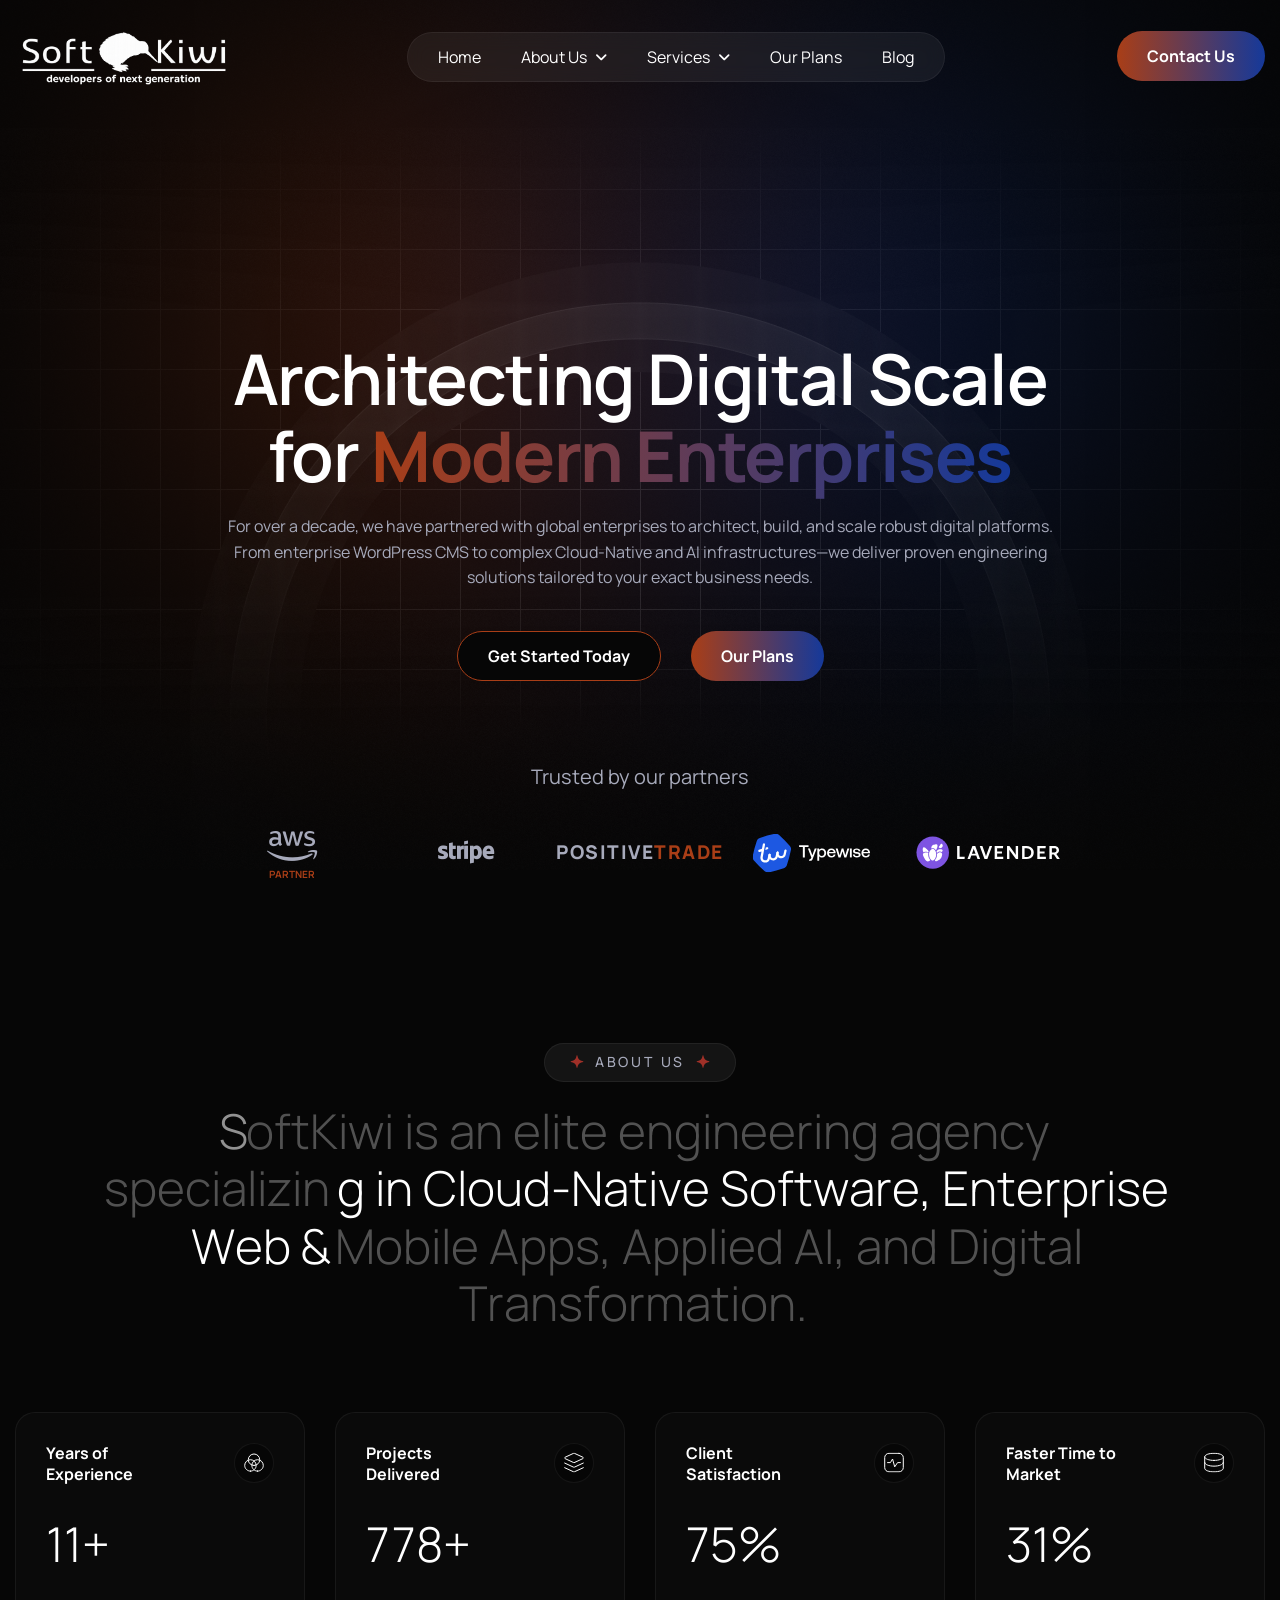
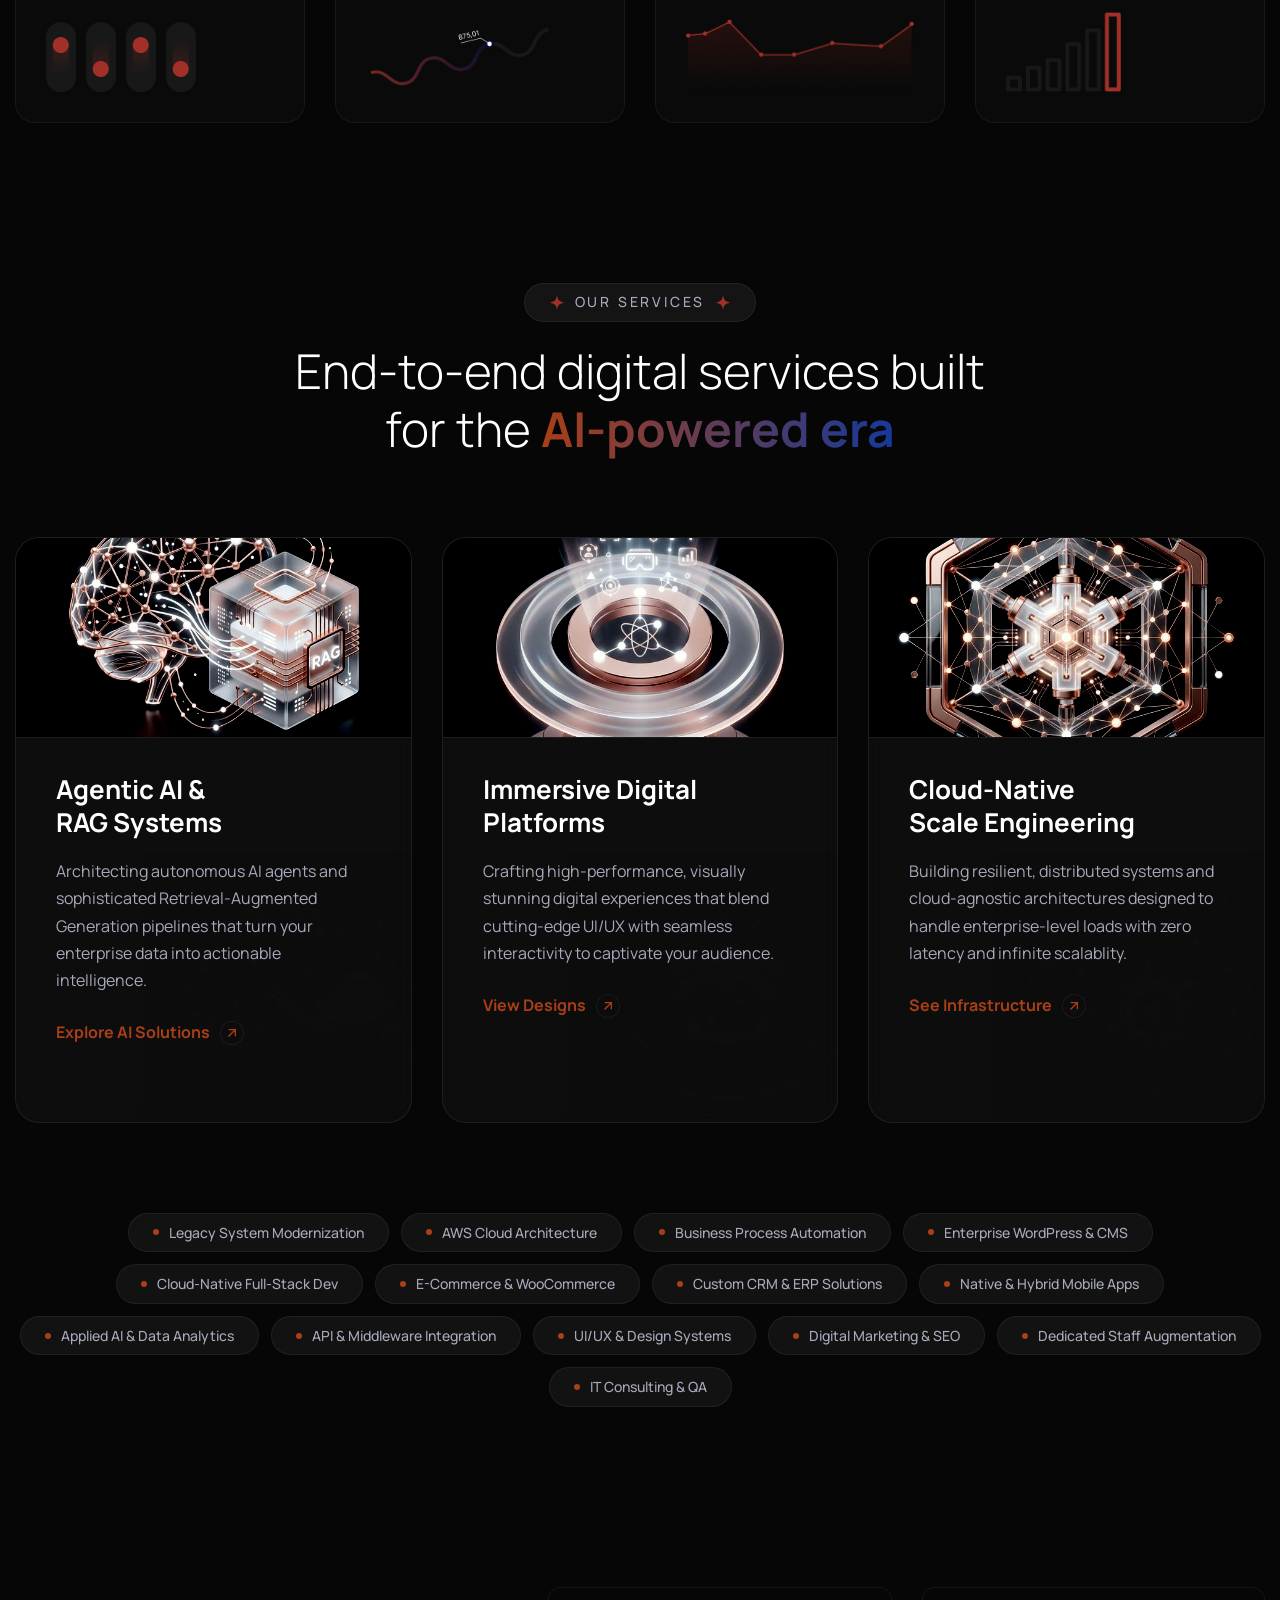
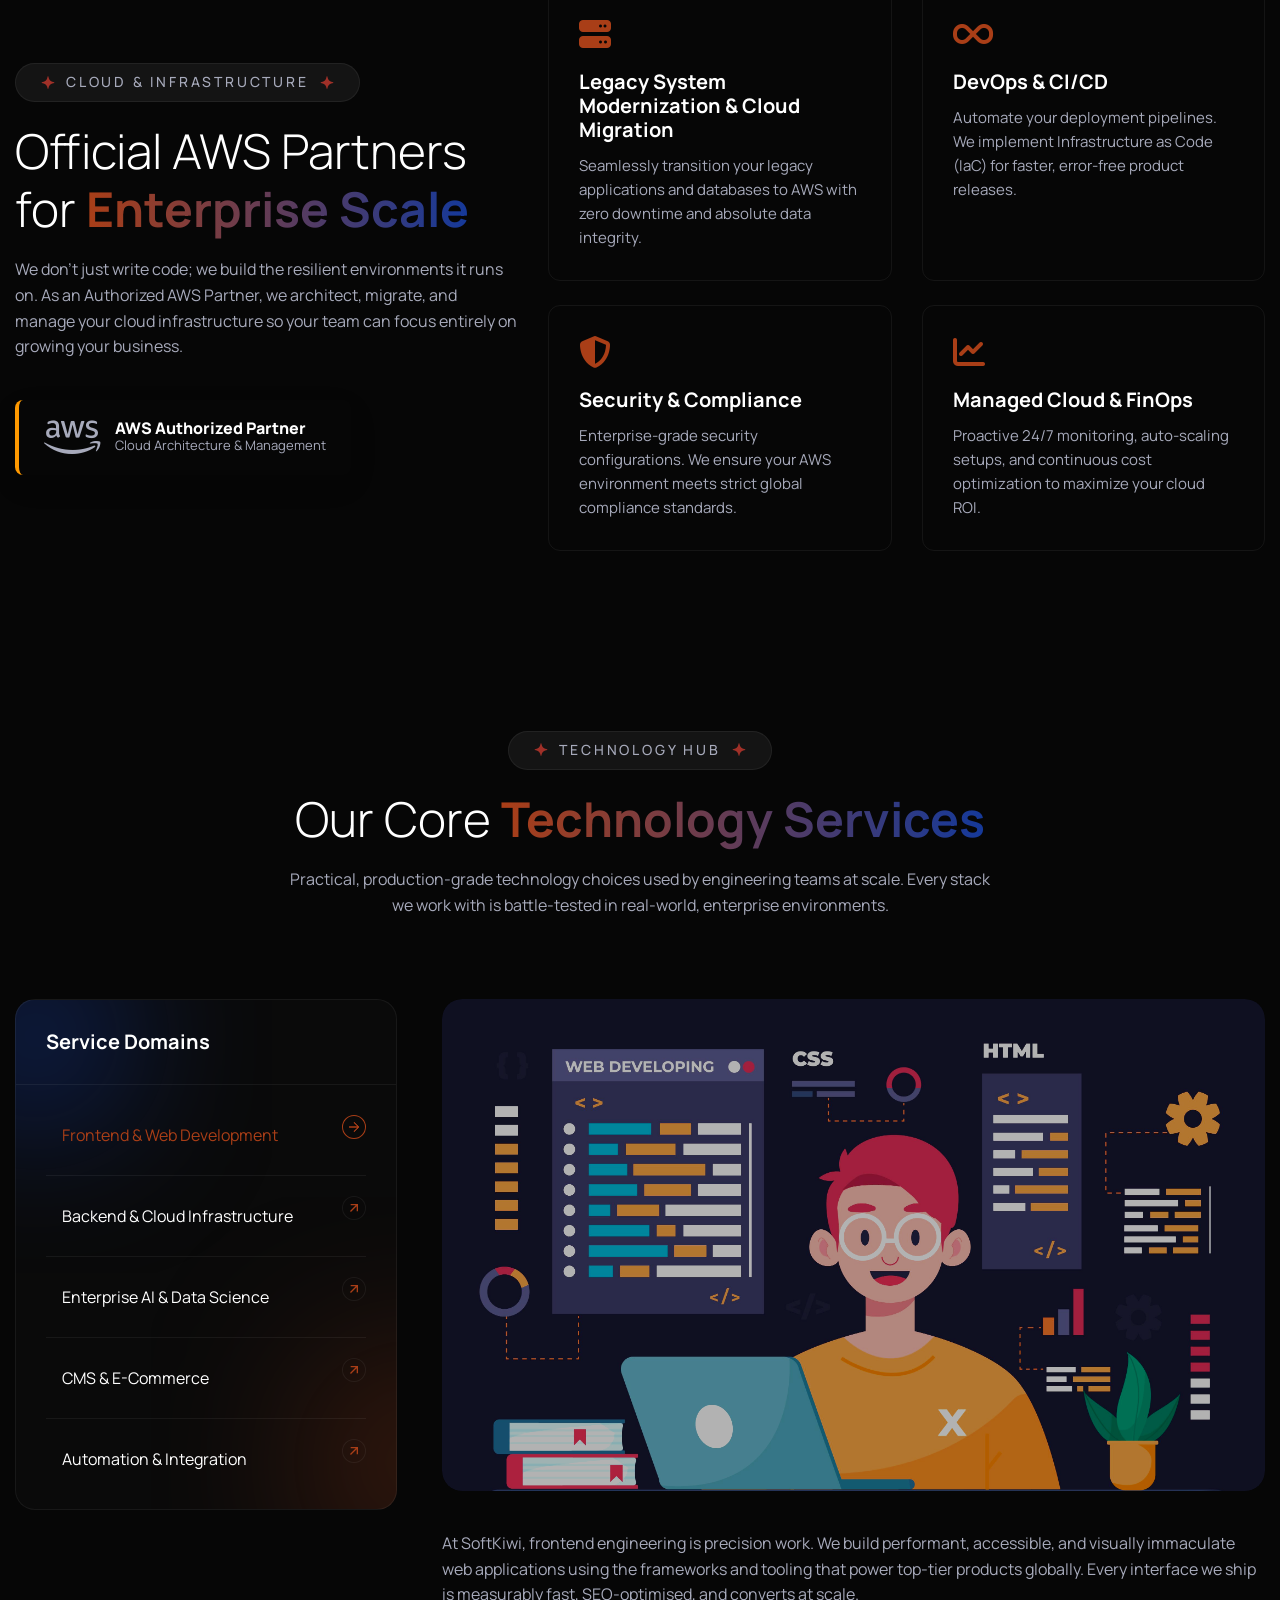
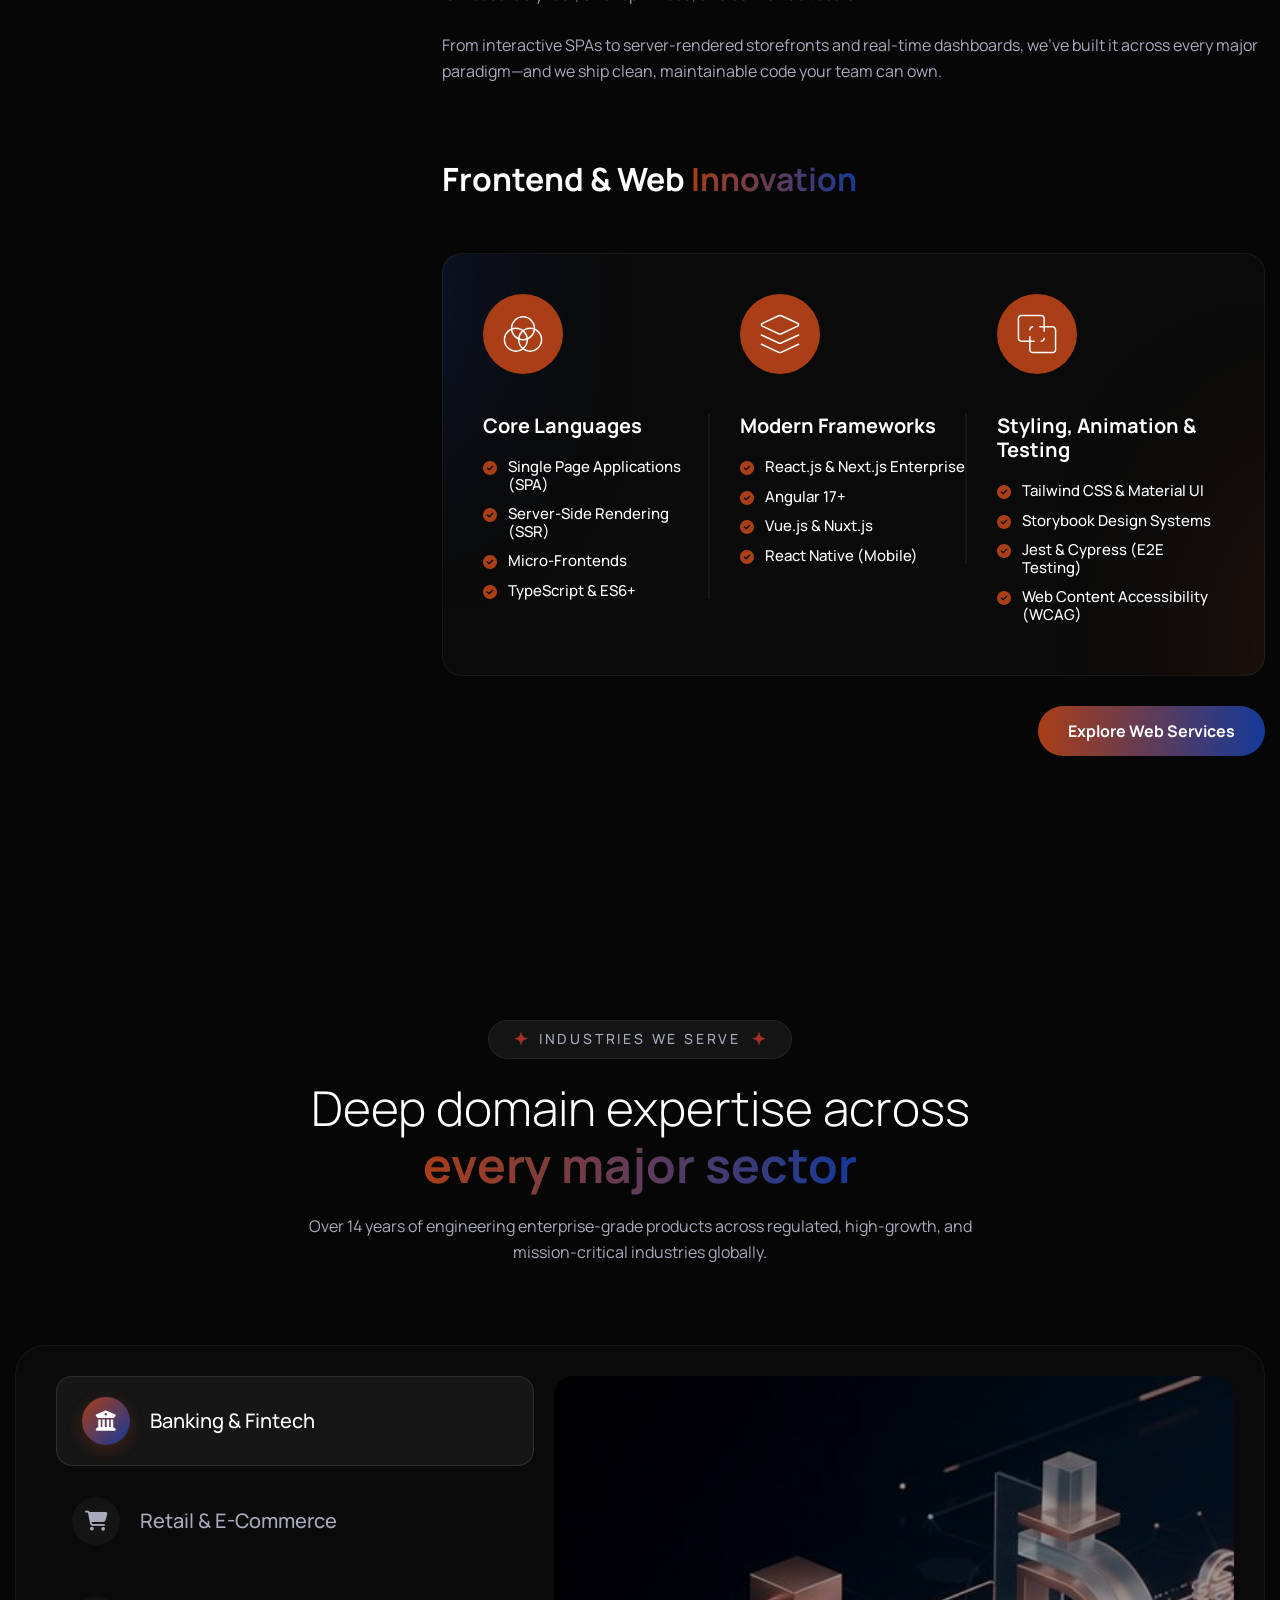
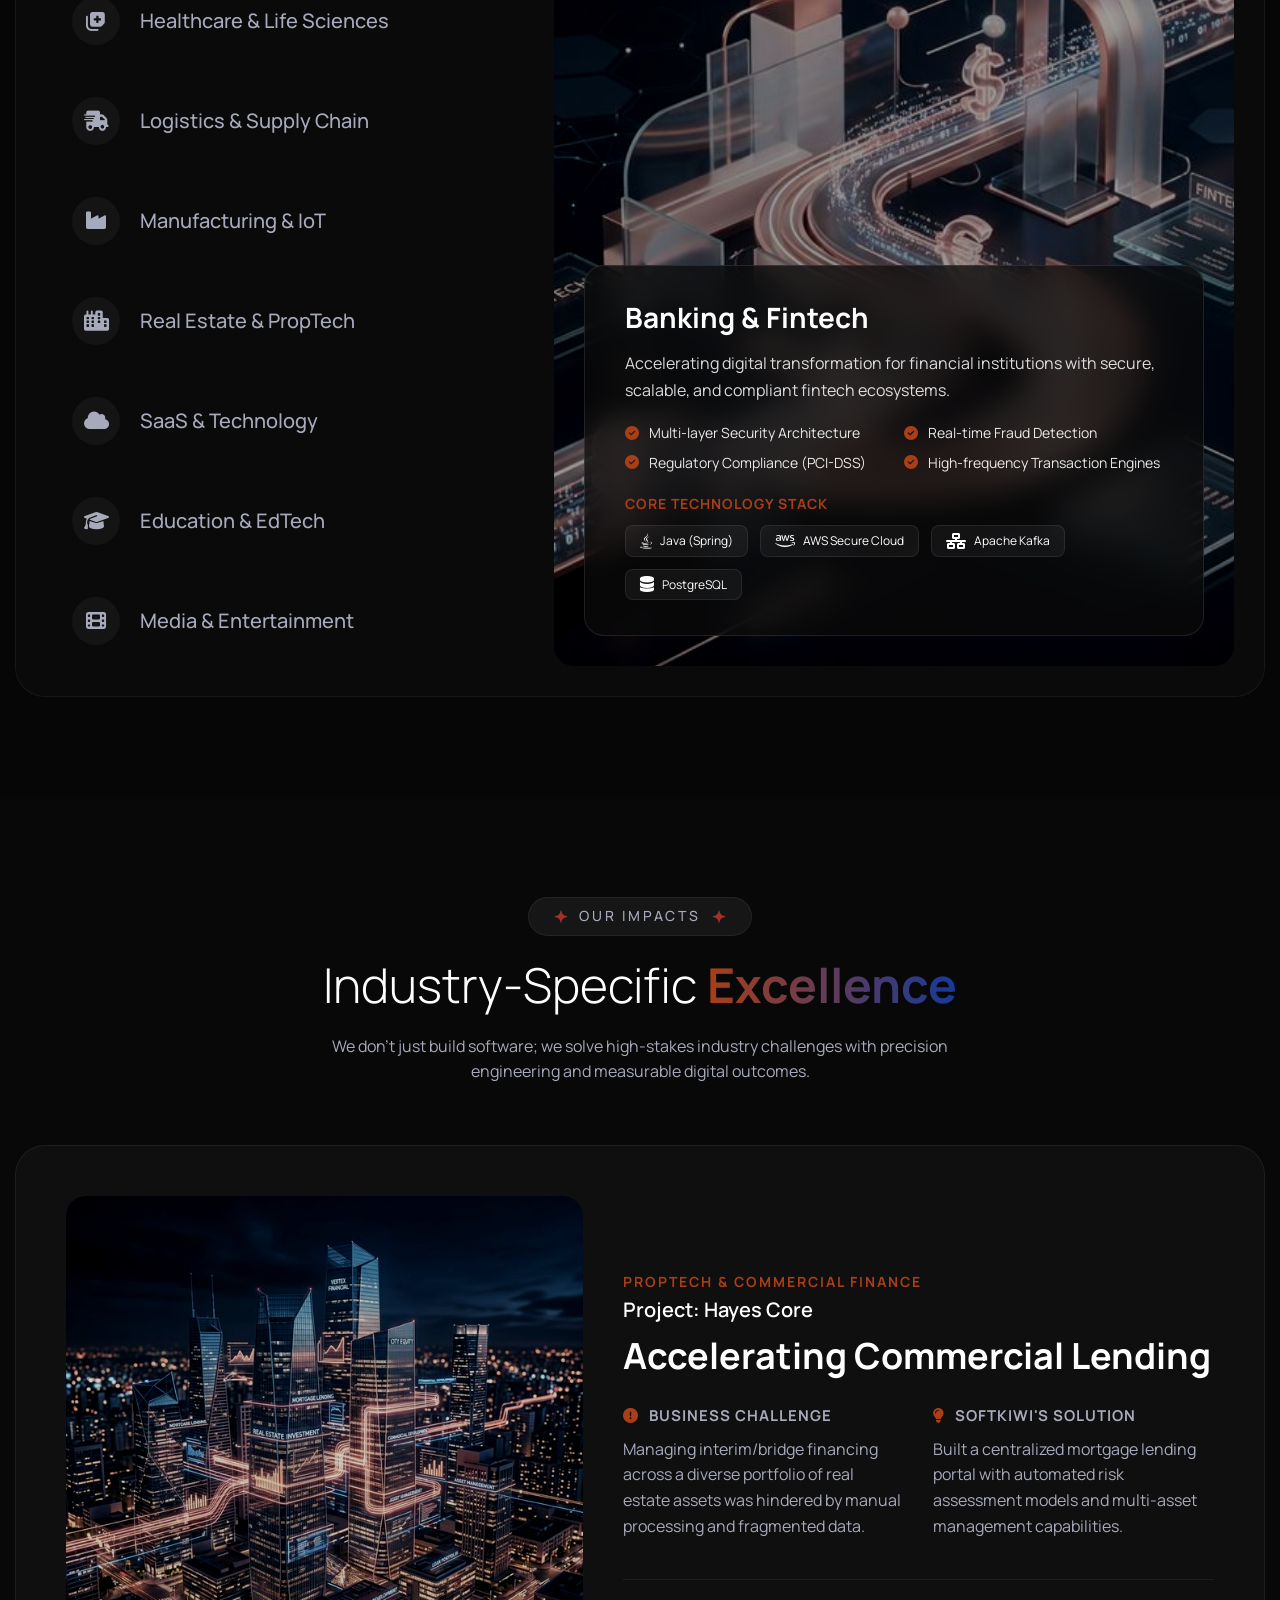
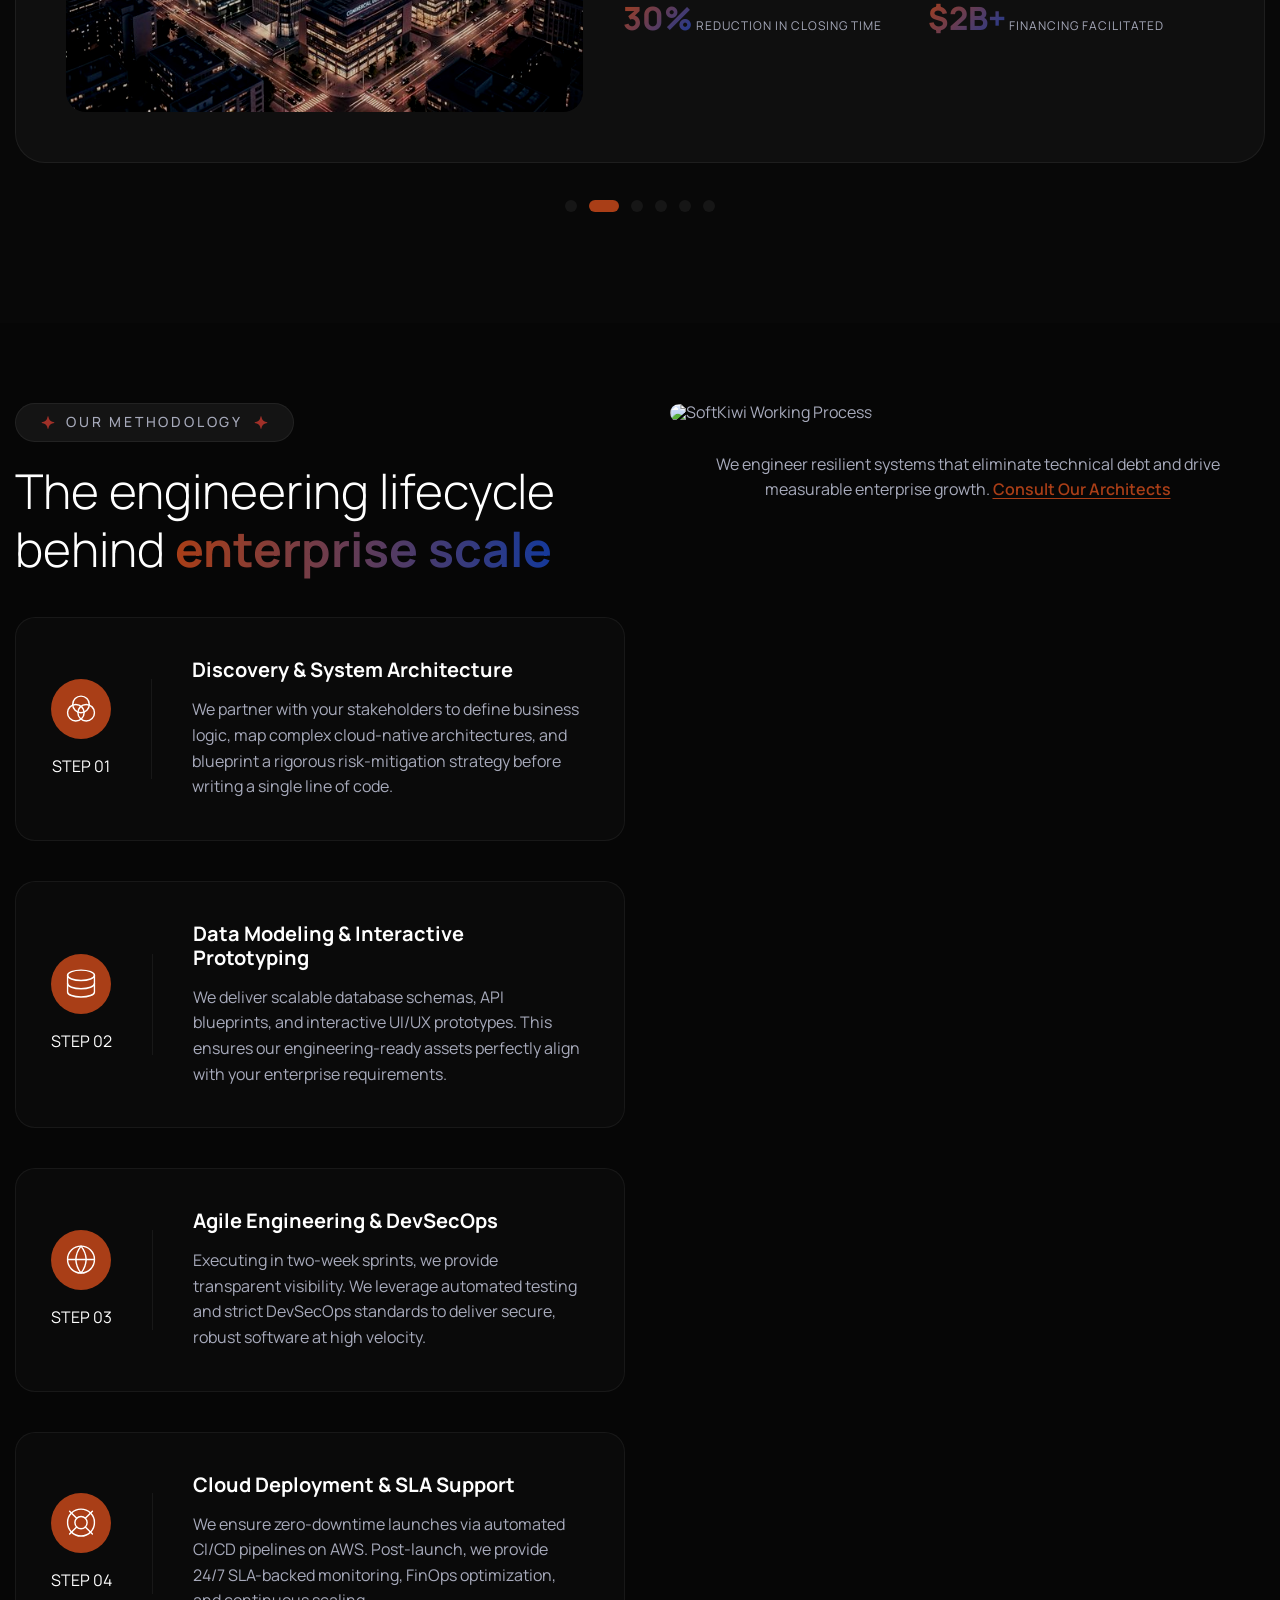
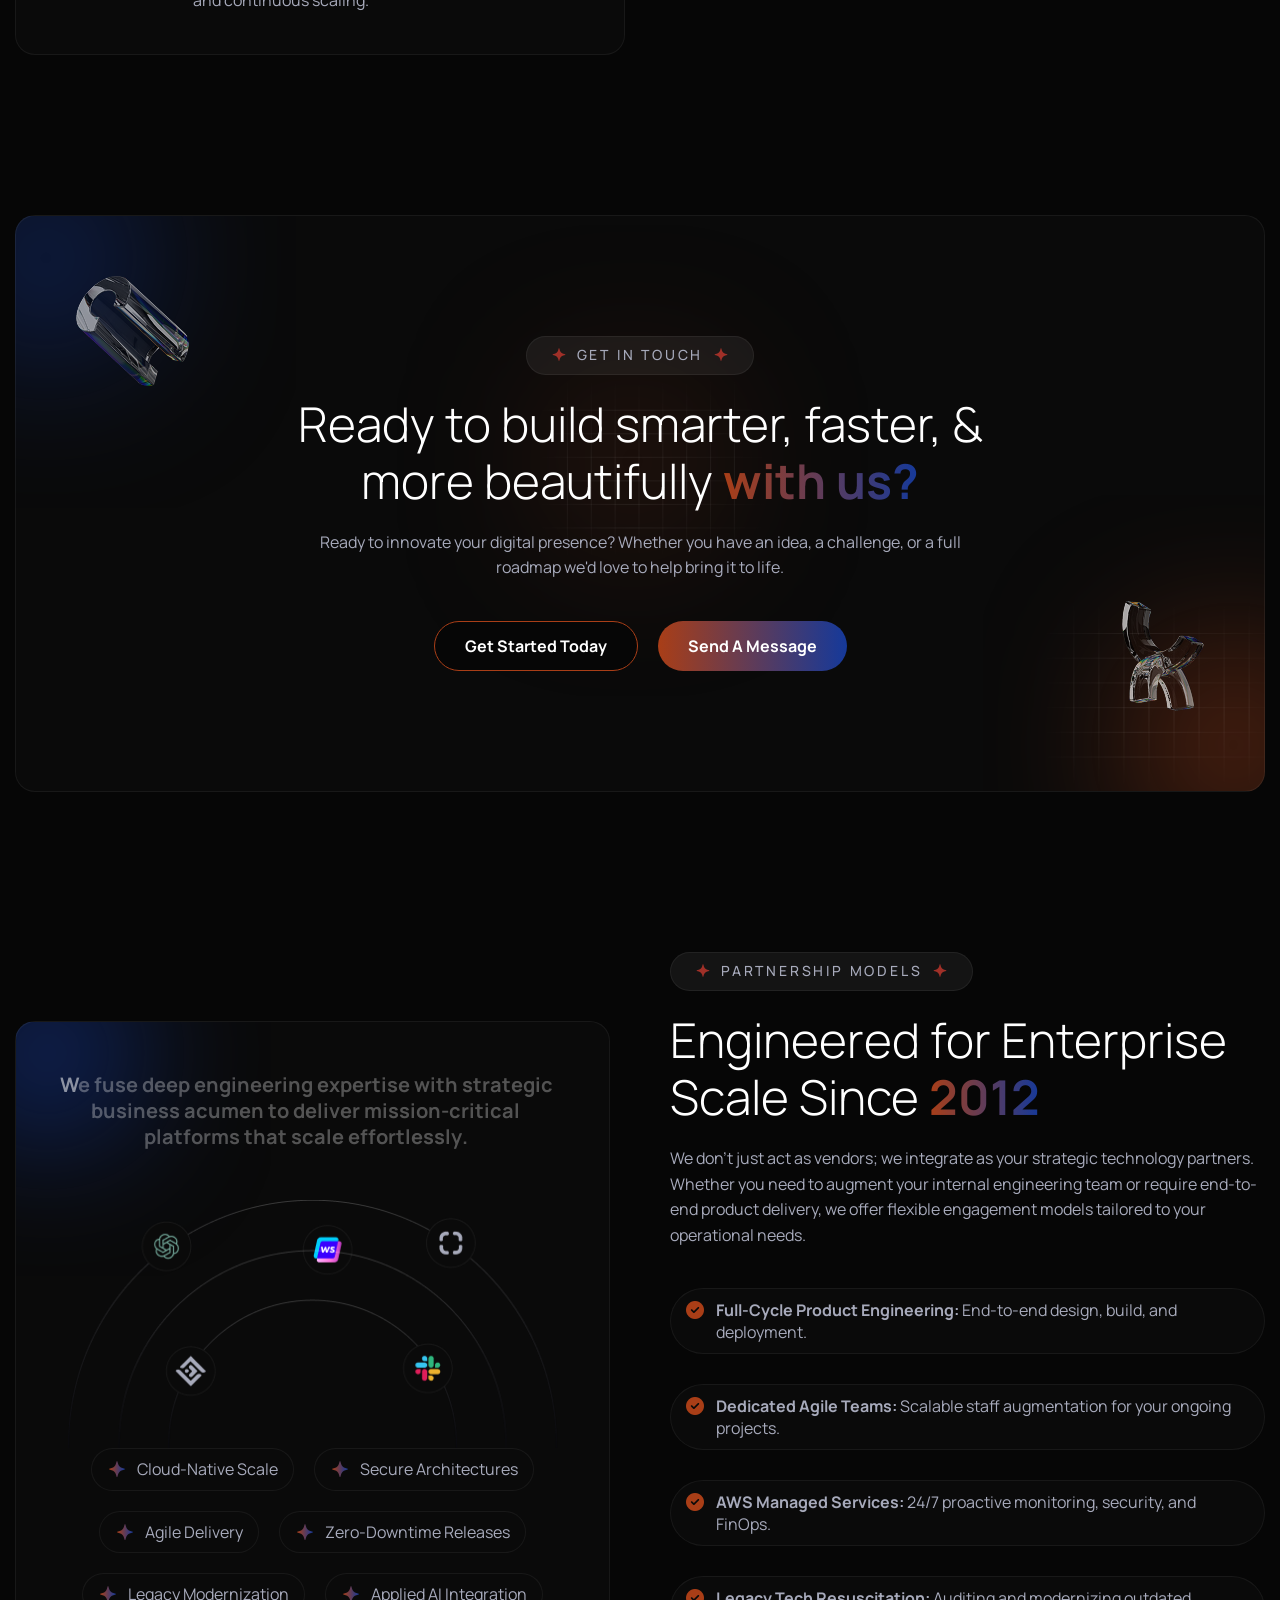
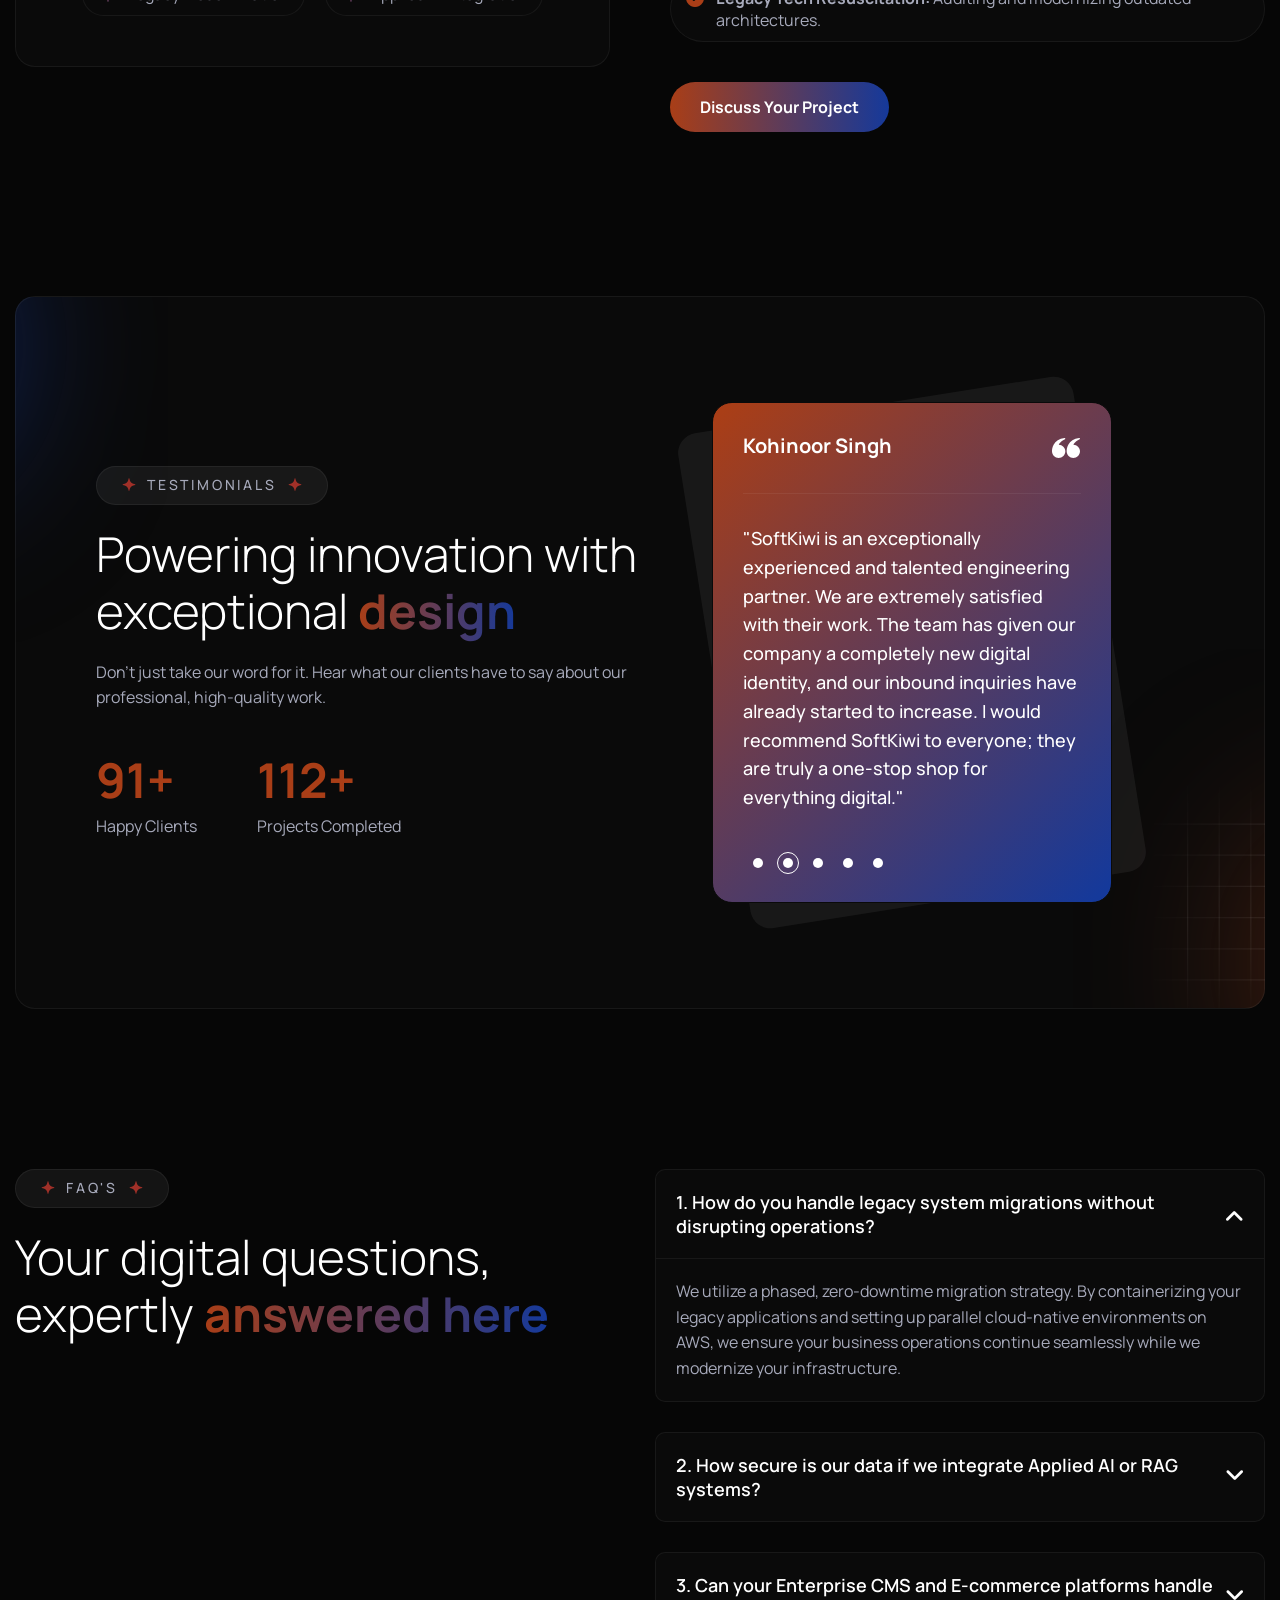
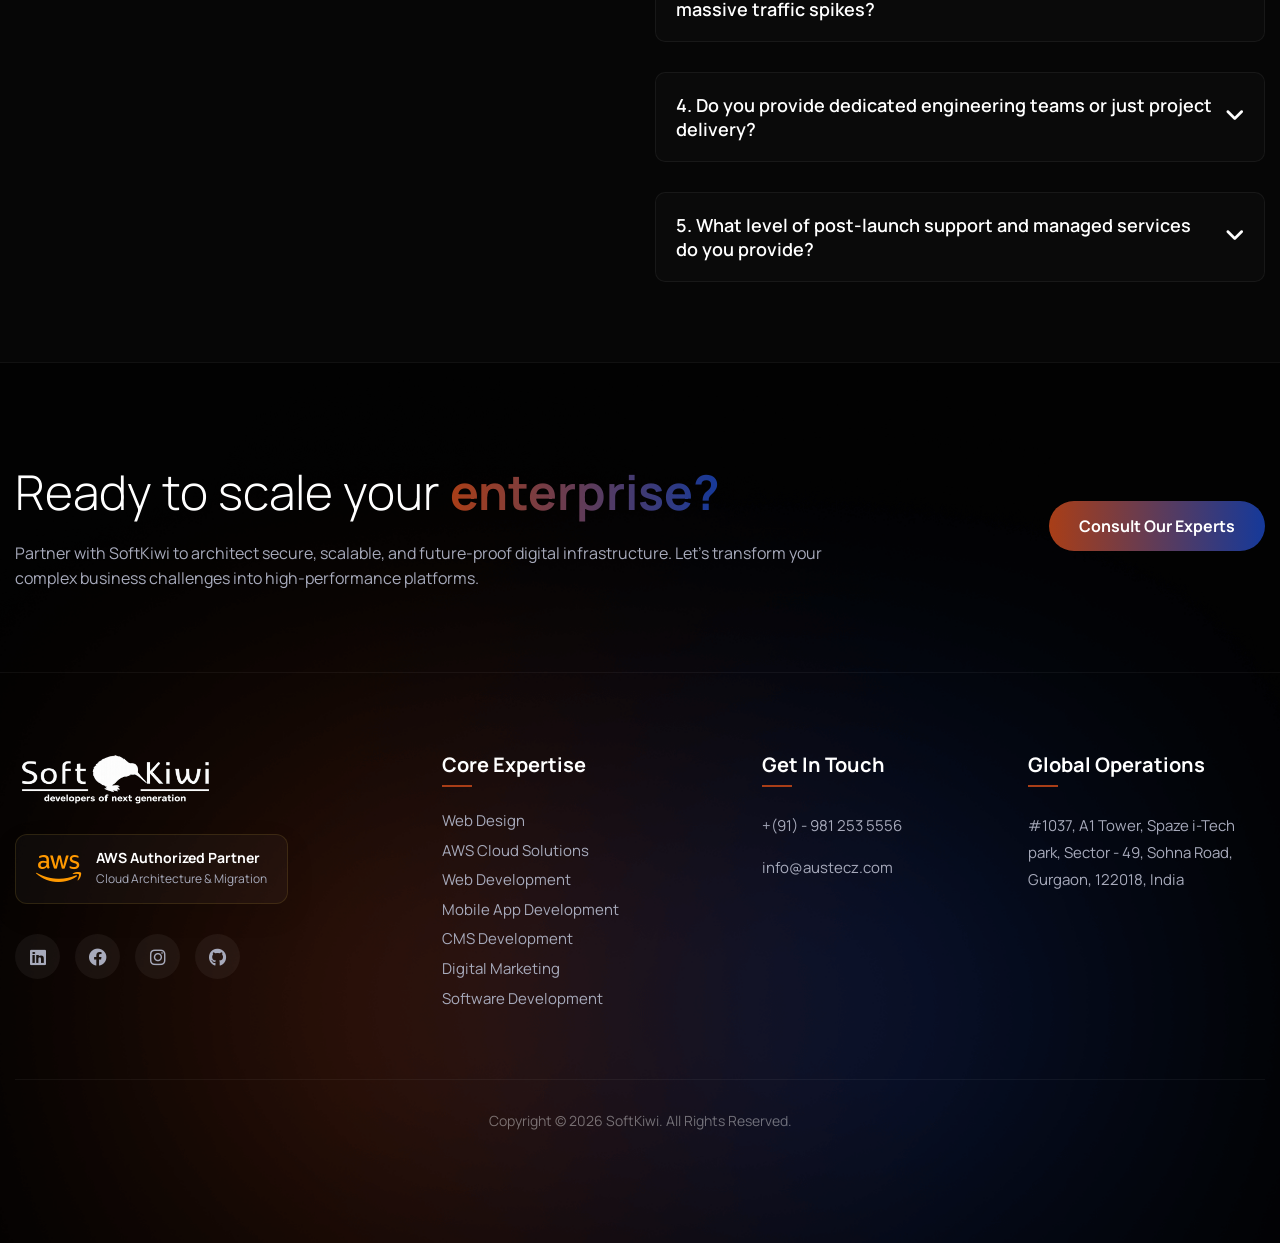
==== index.html @ 6423c256 "updating the file and it's requirments" ====
<!DOCTYPE html>
<html lang="zxx">


<!-- Mirrored from austecz.com/ by HTTrack Website Copier/3.x [XR&CO'2014], Mon, 22 Jun 2026 16:45:54 GMT -->
<head>
    <!-- Meta -->
    <meta charset="utf-8">
    <meta http-equiv="X-UA-Compatible" content="IE=edge">
    <meta name="viewport" content="width=device-width, initial-scale=1.0, maximum-scale=1">
    <meta name="description" content="">
    <meta name="keywords" content="">
    <meta name="author" content="Awaiken">
    <!-- Page Title -->
    <title>SoftKiwi - developers for next generation</title>
    <!-- Favicon Icon -->
    <link rel="shortcut icon" type="image/x-icon" href="images/favicon.html">
    <!-- Google Fonts Css-->
    <link rel="preconnect" href="https://fonts.googleapis.com/">
    <link rel="preconnect" href="https://fonts.gstatic.com/" crossorigin>
    <link href="https://fonts.googleapis.com/css2?family=Manrope:wght@200..800&amp;display=swap" rel="stylesheet">
    <!-- Bootstrap Css -->
    <link href="css/bootstrap.min.css" rel="stylesheet" media="screen">
    <!-- SlickNav Css -->
    <link href="css/slicknav.min.css" rel="stylesheet">
    <!-- Swiper Css -->
    <link rel="stylesheet" href="css/swiper-bundle.min.css">
    <!-- Font Awesome Icon Css-->
    <link href="css/all.min.css" rel="stylesheet" media="screen">
    <!-- Animated Css -->
    <link href="css/animate.css" rel="stylesheet">
    <!-- Magnific Popup Core Css File -->
    <link rel="stylesheet" href="css/magnific-popup.css">
    <!-- Mouse Cursor Css File -->
    <link rel="stylesheet" href="css/mousecursor.css">
    <!-- Main Custom Css -->
    <link href="css/custom.css" rel="stylesheet" media="screen">
</head>

<body>


    <!-- Header Start -->
    <header class="main-header">
        <div class="header-sticky">
            <nav class="navbar navbar-expand-lg">
                <div class="container">
                    <!-- Logo Start -->
                    <a class="navbar-brand" href="index-2.html">

                        <img src="images/SoftKiwi-logo.png" alt="Logo">
                    </a>
                    <!-- Logo End -->

                    <!-- Main Menu Start -->
                    <div class="collapse navbar-collapse main-menu">
                        <div class="nav-menu-wrapper">
                            <ul class="navbar-nav mr-auto" id="menu">
                                <li class="nav-item"><a class="nav-link" href="index-2.html">Home</a>
                                </li>
                                <li class="nav-item submenu"><a class="nav-link">About Us</a>
                                    <ul>
                                        <li class="nav-item"><a class="nav-link" href="about.html">Company Profile</a>
                                        </li>
                                    </ul>
                                </li>
                                <li class="nav-item submenu"><a class="nav-link" href="#">Services</a>
                                    <ul>
                                        <li class="nav-item"><a class="nav-link" href="web-design.html">Web Design</a>
                                        </li>
                                        <li class="nav-item"><a class="nav-link" href="aws-cloud-solutions.html">AWS
                                                Cloud Solutions</a></li>
                                        <li class="nav-item"><a class="nav-link" href="web-development.html">Web
                                                Development</a></li>
                                        <li class="nav-item"><a class="nav-link"
                                                href="mobile-app-development.html">Mobile App Development</a></li>
                                        <li class="nav-item"><a class="nav-link" href="cms-development.html">CMS
                                                Development</a></li>
                                        <li class="nav-item"><a class="nav-link" href="digital-marketing.html">Digital
                                                Marketing</a></li>
                                        <li class="nav-item"><a class="nav-link"
                                                href="software-development.html">Software Development</a></li>
                                    </ul>
                                </li>
                                <li class="nav-item"><a class="nav-link" href="plans.html">Our Plans</a></li>
                                <!-- <li class="nav-item"><a class="nav-link" href="projects.html">Our Work</a></li> -->
                                <li class="nav-item"><a class="nav-link" href="blog.html">Blog</a></li>
                            </ul>
                        </div>

                        <!-- Header Btn Start -->
                        <div class="header-btn">
                            <a href="contact.html" class="btn-default">Contact Us</a>
                        </div>
                        <!-- Header Btn End -->
                    </div>
                    <!-- Main Menu End -->
                    <div class="navbar-toggle"></div>
                </div>
            </nav>
            <div class="responsive-menu"></div>
        </div>
    </header>
    <!-- Header End -->

    <!-- Hero Section Start -->
    <div class="hero">
        <div class="container">
            <div class="row align-items-center">
                <div class="col-lg-12">
                    <!-- Hero Content Start -->
                    <div class="hero-content">
                        <!-- Section Title Start -->
                        <div class="section-title">
                            <!-- <p class="wow fadeInUp" style="font-size:18px; color:var(--primary-color); text-transform:uppercase; font-weight:700; margin-bottom:10px; letter-spacing:1px;">Our Web Application Development Services</p> -->
                            <!-- <h1 class="wow fadeInUp" data-cursor="-opaque">Combining passion with innovation to create <span>great products</span></h1> -->
                            <h1 class="wow fadeInUp" data-cursor="-opaque">Architecting Digital Scale for <span>Modern
                                    Enterprises</span></h1>
                            <!-- <p class="wow fadeInUp" data-wow-delay="0.2s">Softkiwi Technologies specializes in Website Design & Development Services, Software Development, and Website Redesign Services.</p> -->
                            <p class="wow fadeInUp" data-wow-delay="0.2s">For over a decade, we have partnered with
                                global enterprises to architect, build, and scale robust digital platforms. From
                                enterprise WordPress CMS to complex Cloud-Native and AI infrastructures—we deliver
                                proven engineering solutions tailored to your exact business needs.</p>
                        </div>
                        <!-- Section Title End -->

                        <!-- Hero Button Start -->
                        <div class="hero-btn wow fadeInUp" data-wow-delay="0.4s">
                            <a href="contact.html" class="btn-default btn-highlighted">Get Started Today</a>
                            <a href="plans.html" class="btn-default">Our Plans</a>
                        </div>
                        <!-- Hero Button End -->

                        <!-- Hero Company Slider Start -->
                        <div class="hero-company-slider">
                            <p>Trusted by our partners</p>

                            <div class="swiper">
                                <div class="swiper-wrapper">
                                    <!-- AWS Partner Logo -->
                                    <div class="swiper-slide">
                                        <div class="company-logo partner-aws" title="AWS Authorized Partner">
                                            <i class="fa-brands fa-aws"
                                                style="font-size: 40px; color: var(--white-color);"></i>
                                            <span
                                                style="display:block; font-size:10px; color:var(--accent-color); font-weight:700; text-transform:uppercase; margin-top:2px;">Partner</span>
                                        </div>
                                    </div>
                                    <!-- Stripe Logo -->
                                    <div class="swiper-slide">
                                        <div class="company-logo" title="Stripe Partner">
                                            <i class="fa-brands fa-stripe"
                                                style="font-size: 45px; color: var(--white-color);"></i>
                                        </div>
                                    </div>
                                    <!-- Positive Trade (Global Partner) -->
                                    <div class="swiper-slide">
                                        <div class="company-logo" title="Positive Trade Partner">
                                            <div
                                                style="display: flex; flex-direction: column; align-items: center; justify-content: center; height: 100%;">
                                                <span
                                                    style="font-size: 19px; font-weight: 800; color: var(--white-color); letter-spacing: 1.5px; line-height: 1;">POSITIVE<span
                                                        style="color: var(--accent-color);">TRADE</span></span>
                                            </div>
                                        </div>
                                    </div>
                                    <!-- Writesonic Logo (Original 3) -->
                                    <div class="swiper-slide">
                                        <div class="company-logo" title="Writesonic">
                                            <img src="images/company-logo-3.svg" alt="Writesonic">
                                        </div>
                                    </div>
                                    <!-- 10Web Logo (Original 4) -->
                                    <div class="swiper-slide">
                                        <div class="company-logo" title="10Web">
                                            <img src="images/company-logo-4.svg" alt="10Web">
                                        </div>
                                    </div>
                                    <!-- Company Logo End -->
                                </div>
                            </div>
                        </div>
                        <!-- Hero Company Slider End -->
                    </div>
                    <!-- Hero Content End -->
                </div>
            </div>
        </div>
    </div>
    <!-- Hero Section End -->

    <!-- About Us Section Start -->
    <div class="about-us">
        <div class="container">
            <div class="row section-row align-items-center">
                <div class="col-lg-12">
                    <!-- Section Title Start -->
                    <div class="section-title section-title-center">
                        <h3 class="wow fadeInUp">About Us</h3>
                        <h2 class="text-effect" data-cursor="-opaque">SoftKiwi is an elite engineering agency
                            specializing in Cloud-Native Software, Enterprise Web & Mobile Apps, Applied AI, and Digital
                            Transformation.</h2>
                    </div>
                    <!-- Section Title End -->
                </div>
            </div>

            <div class="row">
                <div class="col-lg-3 col-md-6">
                    <!-- About Us Box Start -->
                    <div class="about-us-box">
                        <!-- About Us Item Start -->
                        <div class="about-us-item">
                            <div class="about-item-content">
                                <h3>Years of Experience</h3>
                                <h2><span class="counter" data-config="metrics.yearsExperience">14</span>+</h2>
                            </div>
                            <div class="icon-box">
                                <img src="images/icon-about-item-1.svg" alt="">
                            </div>
                        </div>
                        <!-- About Us Item End -->

                        <!-- About Item Image Start -->
                        <div class="about-item-image">
                            <img src="images/about-item-image-1.png" alt="">
                        </div>
                        <!-- About Item Image End -->
                    </div>
                    <!-- About Us Box End -->
                </div>

                <div class="col-lg-3 col-md-6">
                    <!-- About Us Box Start -->
                    <div class="about-us-box">
                        <!-- About Us Item Start -->
                        <div class="about-us-item">
                            <div class="about-item-content">
                                <h3>Projects Delivered</h3>
                                <h2><span class="counter" data-config="metrics.projectsDelivered">350</span>+</h2>
                            </div>
                            <div class="icon-box">
                                <img src="images/icon-about-item-2.svg" alt="">
                            </div>
                        </div>
                        <!-- About Us Item End -->

                        <!-- About Item Image Start -->
                        <div class="about-item-image">
                            <img src="images/about-item-image-2.png" alt="">
                        </div>
                        <!-- About Item Image End -->
                    </div>
                    <!-- About Us Box End -->
                </div>

                <div class="col-lg-3 col-md-6">
                    <!-- About Us Box Start -->
                    <div class="about-us-box">
                        <!-- About Us Item Start -->
                        <div class="about-us-item">
                            <div class="about-item-content">
                                <h3>Client Satisfaction</h3>
                                <h2><span class="counter" data-config="metrics.clientSatisfaction">95</span>%</h2>
                            </div>
                            <div class="icon-box">
                                <img src="images/icon-about-item-3.svg" alt="">
                            </div>
                        </div>
                        <!-- About Us Item End -->

                        <!-- About Item Image Start -->
                        <div class="about-item-image">
                            <img src="images/about-item-image-3.png" alt="">
                        </div>
                        <!-- About Item Image End -->
                    </div>
                    <!-- About Us Box End -->
                </div>

                <div class="col-lg-3 col-md-6">
                    <!-- About Us Box Start -->
                    <div class="about-us-box">
                        <!-- About Us Item Start -->
                        <div class="about-us-item">
                            <div class="about-item-content">
                                <h3>Faster Time to Market</h3>
                                <h2><span class="counter">40</span>%</h2>
                            </div>
                            <div class="icon-box">
                                <img src="images/icon-about-item-4.svg" alt="">
                            </div>
                        </div>
                        <!-- About Us Item End -->

                        <!-- About Item Image Start -->
                        <div class="about-item-image">
                            <img src="images/about-item-image-4.png" alt="">
                        </div>
                        <!-- About Item Image End -->
                    </div>
                    <!-- About Us Box End -->
                </div>
            </div>
        </div>
    </div>
    <!-- About Us Section End -->

    <!-- Our Services Section Start -->
    <div class="our-services">
        <div class="container">
            <div class="row section-row">
                <div class="col-lg-12">
                    <!-- Section Title Start -->
                    <div class="section-title section-title-center">
                        <h3 class="wow fadeInUp">Our Services</h3>
                        <h2 class="wow fadeInUp" data-wow-delay="0.2s" data-cursor="-opaque">End-to-end digital services
                            built for the <span>AI-powered era</span></h2>
                    </div>
                    <!-- Section Title End -->
                </div>
            </div>

            <div class="row">
                <!-- Featured Service 1: AI & RAG -->
                <div class="col-lg-4 col-md-12">
                    <div class="featured-service-card card-ai wow fadeInUp">
                        <div class="featured-service-icon">
                            <img src="images/ai-rag-icon.png" alt="Agentic AI & RAG Systems">
                        </div>
                        <div class="featured-service-content">
                            <h3>Agentic AI & <br>RAG Systems</h3>
                            <p>Architecting autonomous AI agents and sophisticated Retrieval-Augmented Generation
                                pipelines that turn your enterprise data into actionable intelligence.</p>
                            <a href="service-single.html" class="readmore-btn">Explore AI Solutions</a>
                        </div>
                    </div>
                </div>

                <!-- Featured Service 2: Immersive UI/UX -->
                <div class="col-lg-4 col-md-12">
                    <div class="featured-service-card card-ui wow fadeInUp" data-wow-delay="0.2s">
                        <div class="featured-service-icon">
                            <img src="images/immersive-ui-icon.png" alt="Immersive Digital Platforms">
                        </div>
                        <div class="featured-service-content">
                            <h3>Immersive Digital <br>Platforms</h3>
                            <p>Crafting high-performance, visually stunning digital experiences that blend cutting-edge
                                UI/UX with seamless interactivity to captivate your audience.</p>
                            <a href="web-design.html" class="readmore-btn">View Designs</a>
                        </div>
                    </div>
                </div>

                <!-- Featured Service 3: Cloud Engineering -->
                <div class="col-lg-4 col-md-12">
                    <div class="featured-service-card card-cloud wow fadeInUp" data-wow-delay="0.4s">
                        <div class="featured-service-icon">
                            <img src="images/cloud-scale-icon.png" alt="Cloud-Native Scale Engineering">
                        </div>
                        <div class="featured-service-content">
                            <h3>Cloud-Native <br>Scale Engineering</h3>
                            <p>Building resilient, distributed systems and cloud-agnostic architectures designed to
                                handle enterprise-level loads with zero latency and infinite scalablity.</p>
                            <a href="web-development.html" class="readmore-btn">See Infrastructure</a>
                        </div>
                    </div>
                </div>

                <div class="col-lg-12">
                    <!-- Service Pill Cloud -->
                    <div class="service-pill-cloud">
                        <div class="service-pill wow fadeInUp" data-wow-delay="0.1s">Legacy System Modernization</div>
                        <div class="service-pill wow fadeInUp" data-wow-delay="0.2s">AWS Cloud Architecture</div>
                        <div class="service-pill wow fadeInUp" data-wow-delay="0.3s">Business Process Automation</div>
                        <div class="service-pill wow fadeInUp" data-wow-delay="0.4s">Enterprise WordPress & CMS</div>

                        <div class="service-pill wow fadeInUp" data-wow-delay="0.5s">Cloud-Native Full-Stack Dev</div>
                        <div class="service-pill wow fadeInUp" data-wow-delay="0.6s">E-Commerce & WooCommerce</div>
                        <div class="service-pill wow fadeInUp" data-wow-delay="0.7s">Custom CRM & ERP Solutions</div>
                        <div class="service-pill wow fadeInUp" data-wow-delay="0.8s">Native & Hybrid Mobile Apps</div>

                        <div class="service-pill wow fadeInUp" data-wow-delay="0.9s">Applied AI & Data Analytics</div>
                        <div class="service-pill wow fadeInUp" data-wow-delay="1.0s">API & Middleware Integration</div>

                        <div class="service-pill wow fadeInUp" data-wow-delay="1.1s">UI/UX & Design Systems</div>
                        <div class="service-pill wow fadeInUp" data-wow-delay="1.2s">Digital Marketing & SEO</div>
                        <div class="service-pill wow fadeInUp" data-wow-delay="1.3s">Dedicated Staff Augmentation</div>
                        <div class="service-pill wow fadeInUp" data-wow-delay="1.4s">IT Consulting & QA</div>
                    </div>
                    <!-- Service Pill Cloud End -->
                </div>
            </div>
        </div>
    </div>
    <!-- Our Services Section End -->

    <!-- Cloud Engineering Section Start -->
    <div class="cloud-engineering">
        <div class="container">
            <div class="row align-items-center">
                <div class="col-lg-5">
                    <div class="cloud-content pr-lg-4 mb-5 mb-lg-0">
                        <div class="section-title">
                            <h3 class="wow fadeInUp">Cloud & Infrastructure</h3>
                            <h2 class="wow fadeInUp" data-wow-delay="0.2s" data-cursor="-opaque">Official AWS Partners
                                for <span>Enterprise Scale</span></h2>
                            <p class="wow fadeInUp" data-wow-delay="0.4s">We don't just write code; we build the
                                resilient environments it runs on. As an Authorized AWS Partner, we architect, migrate,
                                and manage your cloud infrastructure so your team can focus entirely on growing your
                                business.</p>
                        </div>

                        <div class="aws-partner-badge wow fadeInUp" data-wow-delay="0.6s">
                            <i class="fa-brands fa-aws"></i>
                            <div>
                                <span>AWS Authorized Partner</span>
                                <span>Cloud Architecture & Management</span>
                            </div>
                        </div>
                    </div>
                </div>

                <div class="col-lg-7">
                    <div class="row">
                        <div class="col-md-6 mb-4">
                            <div class="cloud-feature-card wow fadeInUp">
                                <div class="icon"><i class="fa-solid fa-server"></i></div>
                                <h4>Legacy System Modernization & Cloud Migration</h4>
                                <p>Seamlessly transition your legacy applications and databases to AWS with zero
                                    downtime and absolute data integrity.</p>
                            </div>
                        </div>

                        <div class="col-md-6 mb-4">
                            <div class="cloud-feature-card wow fadeInUp" data-wow-delay="0.2s">
                                <div class="icon"><i class="fa-solid fa-infinity"></i></div>
                                <h4>DevOps & CI/CD</h4>
                                <p>Automate your deployment pipelines. We implement Infrastructure as Code (IaC) for
                                    faster, error-free product releases.</p>
                            </div>
                        </div>

                        <div class="col-md-6 mb-4 mb-md-0">
                            <div class="cloud-feature-card wow fadeInUp" data-wow-delay="0.4s">
                                <div class="icon"><i class="fa-solid fa-shield-halved"></i></div>
                                <h4>Security & Compliance</h4>
                                <p>Enterprise-grade security configurations. We ensure your AWS environment meets strict
                                    global compliance standards.</p>
                            </div>
                        </div>

                        <div class="col-md-6">
                            <div class="cloud-feature-card wow fadeInUp" data-wow-delay="0.6s">
                                <div class="icon"><i class="fa-solid fa-chart-line"></i></div>
                                <h4>Managed Cloud & FinOps</h4>
                                <p>Proactive 24/7 monitoring, auto-scaling setups, and continuous cost optimization to
                                    maximize your cloud ROI.</p>
                            </div>
                        </div>
                    </div>
                </div>
            </div>
        </div>
    </div>
    <!-- Cloud Engineering Section End -->

    <!-- Technology Hub Section Start -->
    <div class="page-service-single">
        <div class="container">
            <div class="row section-row">
                <div class="col-lg-12">
                    <!-- Section Title Start -->
                    <div class="section-title section-title-center">
                        <h3 class="wow fadeInUp">Technology Hub</h3>
                        <h2 class="wow fadeInUp" data-wow-delay="0.2s" data-cursor="-opaque">Our Core <span>Technology
                                Services</span></h2>
                        <p class="wow fadeInUp" data-wow-delay="0.4s">Practical, production-grade technology choices
                            used by engineering teams at scale. Every stack we work with is battle-tested in real-world,
                            enterprise environments.</p>
                    </div>
                    <!-- Section Title End -->
                </div>
            </div>

            <div class="row">
                <div class="col-lg-4">
                    <!-- Page Single Sidebar Start -->
                    <div class="page-single-sidebar">
                        <!-- Page Category List Start -->
                        <div class="page-catagery-list wow fadeInUp" id="tech-hub-tabs" role="tablist">
                            <h3>Service Domains</h3>
                            <ul class="nav flex-column" role="tablist">
                                <li class="nav-item" role="presentation">
                                    <a class="nav-link active" id="frontend-tab" data-bs-toggle="pill"
                                        data-bs-target="#frontend-content" type="button" role="tab"
                                        aria-controls="frontend-content" aria-selected="true">Frontend &amp; Web
                                        Development</a>
                                </li>
                                <li class="nav-item" role="presentation">
                                    <a class="nav-link" id="backend-tab" data-bs-toggle="pill"
                                        data-bs-target="#backend-content" type="button" role="tab"
                                        aria-controls="backend-content" aria-selected="false">Backend &amp; Cloud
                                        Infrastructure</a>
                                </li>
                                <li class="nav-item" role="presentation">
                                    <a class="nav-link" id="ai-tab" data-bs-toggle="pill" data-bs-target="#ai-content"
                                        type="button" role="tab" aria-controls="ai-content"
                                        aria-selected="false">Enterprise AI &amp; Data Science</a>
                                </li>
                                <li class="nav-item" role="presentation">
                                    <a class="nav-link" id="cms-tab" data-bs-toggle="pill" data-bs-target="#cms-content"
                                        type="button" role="tab" aria-controls="cms-content" aria-selected="false">CMS
                                        &amp; E-Commerce</a>
                                </li>
                                <li class="nav-item" role="presentation">
                                    <a class="nav-link" id="automation-tab" data-bs-toggle="pill"
                                        data-bs-target="#automation-content" type="button" role="tab"
                                        aria-controls="automation-content" aria-selected="false">Automation &amp;
                                        Integration</a>
                                </li>
                            </ul>
                        </div>
                        <!-- Page Category List End -->
                    </div>
                </div>

                <div class="col-lg-8">
                    <!-- Tab Content Start -->
                    <div class="tab-content" id="tech-hub-tabContent">

                        <!-- Tab 1: Frontend & Web Development -->
                        <div class="tab-pane fade show active" id="frontend-content" role="tabpanel"
                            aria-labelledby="frontend-tab">
                            <div class="page-single-image">
                                <figure class="image-anime reveal">
                                    <img src="images/index-frontend.jpg" style="filter: contrast(120%) brightness(70%);"
                                        alt="Frontend Development">
                                </figure>
                            </div>
                            <p>
                                At SoftKiwi, frontend engineering is precision work. We build performant, accessible,
                                and visually immaculate web applications using the frameworks and tooling that power
                                top-tier products globally. Every interface we ship is measurably fast, SEO-optimised,
                                and converts at scale. <br><br>
                                From interactive SPAs to server-rendered storefronts and real-time dashboards, we've
                                built it across every major paradigm—and we ship clean, maintainable code your team can
                                own.
                            </p>

                            <!-- Service Impact Box Start -->
                            <div class="service-impact-box">
                                <h2 class="wow fadeInUp">Frontend &amp; Web <span>Innovation</span></h2>
                                <!-- Service Impact List Start -->
                                <div class="service-impact-list">
                                    <!-- Item 1 -->
                                    <div class="service-impact-item wow fadeInUp" data-wow-delay="0.2s">
                                        <div class="icon-box">
                                            <img src="images/icon-approach-1.svg" alt="">
                                        </div>
                                        <div class="service-impact-item-content border-right">
                                            <h3>Core Languages</h3>
                                            <div class="tech-list-wrapper">
                                                <ul>
                                                    <li>Single Page Applications (SPA)</li>
                                                    <li>Server-Side Rendering (SSR)</li>
                                                    <li>Micro-Frontends</li>
                                                    <li>TypeScript &amp; ES6+</li>
                                                </ul>
                                            </div>
                                        </div>
                                    </div>
                                    <!-- Item 2 -->
                                    <div class="service-impact-item wow fadeInUp" data-wow-delay="0.4s">
                                        <div class="icon-box">
                                            <img src="images/icon-approach-2.svg" alt="">
                                        </div>
                                        <div class="service-impact-item-content border-right">
                                            <h3>Modern Frameworks</h3>
                                            <div class="tech-list-wrapper">
                                                <ul>
                                                    <li>React.js &amp; Next.js Enterprise</li>
                                                    <li>Angular 17+</li>
                                                    <li>Vue.js &amp; Nuxt.js</li>
                                                    <li>React Native (Mobile)</li>
                                                </ul>
                                            </div>
                                        </div>
                                    </div>
                                    <!-- Item 3 -->
                                    <div class="service-impact-item wow fadeInUp" data-wow-delay="0.6s">
                                        <div class="icon-box">
                                            <img src="images/icon-approach-3.svg" alt="">
                                        </div>
                                        <div class="service-impact-item-content">
                                            <h3>Styling, Animation &amp; Testing</h3>
                                            <div class="tech-list-wrapper">
                                                <ul>
                                                    <li>Tailwind CSS &amp; Material UI</li>
                                                    <li>Storybook Design Systems</li>
                                                    <li>Jest &amp; Cypress (E2E Testing)</li>
                                                    <li>Web Content Accessibility (WCAG)</li>
                                                </ul>
                                            </div>
                                        </div>
                                    </div>
                                </div>
                                <!-- Service Impact List End -->
                                <div class="section-btn wow fadeInUp" data-wow-delay="0.8s" style="margin-top: 30px;">
                                    <a href="web-development.html" class="btn-default">Explore Web Services</a>
                                </div>
                            </div>
                            <!-- Service Impact Box End -->
                        </div>

                        <!-- Tab 2: Backend & Cloud Infrastructure -->
                        <div class="tab-pane fade" id="backend-content" role="tabpanel" aria-labelledby="backend-tab">
                            <div class="page-single-image">
                                <figure class="image-anime reveal">
                                    <img src="images/index-backend-%26-api.jpg"
                                        style="filter: contrast(120%) brightness(70%);" alt="Backend & Cloud">
                                </figure>
                            </div>
                            <p>
                                We architect and operate production systems that handle millions of requests—systems
                                that are observable, self-healing, and built to scale horizontally. Our engineers work
                                with the same cloud primitives and DevOps toolchains that power Fortune 500
                                infrastructure. <br><br>
                                From microservices with Kafka event buses to serverless functions on AWS Lambda and
                                zero-downtime Kubernetes deployments, we build the invisible foundation your product
                                depends on.
                            </p>

                            <!-- Service Impact Box Start -->
                            <div class="service-impact-box">
                                <h2 class="wow fadeInUp">Backend &amp; Cloud <span>Infrastructure</span></h2>
                                <div class="service-impact-list">
                                    <!-- Item 1 -->
                                    <div class="service-impact-item wow fadeInUp" data-wow-delay="0.2s">
                                        <div class="icon-box">
                                            <img src="images/icon-approach-1.svg" alt="">
                                        </div>
                                        <div class="service-impact-item-content border-right">
                                            <h3>Runtimes &amp; APIs</h3>
                                            <div class="tech-list-wrapper">
                                                <ul>
                                                    <li>Java (Spring Boot &amp; Hibernate)</li>
                                                    <li>.NET Core / C#</li>
                                                    <li>Node.js (NestJS / Express)</li>
                                                    <li>Python (Django / FastAPI)</li>
                                                    <li>GoLang (Microservices)</li>
                                                </ul>
                                            </div>
                                        </div>
                                    </div>
                                    <!-- Item 2 -->
                                    <div class="service-impact-item wow fadeInUp" data-wow-delay="0.4s">
                                        <div class="icon-box">
                                            <img src="images/icon-approach-2.svg" alt="">
                                        </div>
                                        <div class="service-impact-item-content border-right">
                                            <h3>Databases &amp; Data Stores</h3>
                                            <div class="tech-list-wrapper">
                                                <ul>
                                                    <li>PostgreSQL &amp; MySQL</li>
                                                    <li>MongoDB &amp; DynamoDB</li>
                                                    <li>Redis (In-Memory Caching)</li>
                                                    <li>Elasticsearch &amp; OpenSearch</li>
                                                    <li>Snowflake &amp; Redshift</li>
                                                </ul>
                                            </div>
                                        </div>
                                    </div>
                                    <!-- Item 3 -->
                                    <div class="service-impact-item wow fadeInUp" data-wow-delay="0.6s">
                                        <div class="icon-box">
                                            <img src="images/icon-approach-3.svg" alt="">
                                        </div>
                                        <div class="service-impact-item-content">
                                            <h3>Cloud &amp; DevOps</h3>
                                            <div class="tech-list-wrapper">
                                                <ul>
                                                    <li>AWS, Azure &amp; Google Cloud</li>
                                                    <li>Docker &amp; Kubernetes (EKS/AKS)</li>
                                                    <li>Terraform (Infrastructure as Code)</li>
                                                    <li>Apache Kafka &amp; RabbitMQ</li>
                                                    <li>Datadog &amp; New Relic (Observability)</li>
                                                </ul>
                                            </div>
                                        </div>
                                    </div>
                                </div>
                                <div class="section-btn wow fadeInUp" data-wow-delay="0.8s" style="margin-top: 30px;">
                                    <a href="service-single.html" class="btn-default">Scale Your Infrastructure</a>
                                </div>
                            </div>
                            <!-- Service Impact Box End -->
                        </div>

                        <!-- Tab 3: Agentic AI & Machine Learning -->
                        <div class="tab-pane fade" id="ai-content" role="tabpanel" aria-labelledby="ai-tab">
                            <div class="page-single-image">
                                <figure class="image-anime reveal">
                                    <img src="images/index-ai-ml.jpg" style="filter: contrast(120%) brightness(70%);"
                                        alt="Agentic AI & Machine Learning">
                                </figure>
                            </div>
                            <p>
                                We go beyond integrating LLM APIs—we build intelligent, autonomous systems. Our AI
                                engineers design end-to-end pipelines: training custom models, constructing
                                retrieval-augmented generation (RAG) architectures, and deploying multi-agent workflows
                                that operate independently and solve complex real-world problems. <br><br>
                                Whether you need an enterprise chatbot that actually understands your knowledge base, an
                                AI agent that automates your back-office workflows, or a computer vision system for your
                                product line—we have shipped all of it in production.
                            </p>

                            <!-- Service Impact Box Start -->
                            <div class="service-impact-box">
                                <h2 class="wow fadeInUp">Enterprise AI &amp; <span>Data Science</span></h2>
                                <div class="service-impact-list">
                                    <!-- Item 1 -->
                                    <div class="service-impact-item wow fadeInUp" data-wow-delay="0.2s">
                                        <div class="icon-box">
                                            <img src="images/icon-approach-1.svg" alt="">
                                        </div>
                                        <div class="service-impact-item-content border-right">
                                            <h3>ML Frameworks &amp; Model Dev</h3>
                                            <div class="tech-list-wrapper">
                                                <ul>
                                                    <li>PyTorch &amp; TensorFlow</li>
                                                    <li>Databricks &amp; Apache Spark</li>
                                                    <li>AWS SageMaker &amp; Azure AI</li>
                                                    <li>Hugging Face Transformers</li>
                                                </ul>
                                            </div>
                                        </div>
                                    </div>
                                    <!-- Item 2 -->
                                    <div class="service-impact-item wow fadeInUp" data-wow-delay="0.4s">
                                        <div class="icon-box">
                                            <img src="images/icon-approach-2.svg" alt="">
                                        </div>
                                        <div class="service-impact-item-content border-right">
                                            <h3>Agentic AI &amp; RAG Pipelines</h3>
                                            <div class="tech-list-wrapper">
                                                <ul>
                                                    <li>LangChain &amp; LlamaIndex</li>
                                                    <li>OpenAI GPT-4 Enterprise</li>
                                                    <li>Claude 3.5 &amp; Google Gemini</li>
                                                    <li>Custom Fine-Tuning</li>
                                                </ul>
                                            </div>
                                        </div>
                                    </div>
                                    <!-- Item 3 -->
                                    <div class="service-impact-item wow fadeInUp" data-wow-delay="0.6s">
                                        <div class="icon-box">
                                            <img src="images/icon-approach-3.svg" alt="">
                                        </div>
                                        <div class="service-impact-item-content">
                                            <h3>Vector DBs, MLOps &amp; Data</h3>
                                            <div class="tech-list-wrapper">
                                                <ul>
                                                    <li>Pinecone &amp; Weaviate</li>
                                                    <li>pgvector &amp; Milvus</li>
                                                    <li>MLflow &amp; Weights &amp; Biases</li>
                                                    <li>Apache Airflow (Data Pipelines)</li>
                                                </ul>
                                            </div>
                                        </div>
                                    </div>
                                </div>
                                <div class="section-btn wow fadeInUp" data-wow-delay="0.8s" style="margin-top: 30px;">
                                    <a href="service-single.html" class="btn-default">Explore AI Solutions</a>
                                </div>
                            </div>
                            <!-- Service Impact Box End -->
                        </div>

                        <!-- Tab 4: CMS & E-Commerce -->
                        <div class="tab-pane fade" id="cms-content" role="tabpanel" aria-labelledby="cms-tab">
                            <div class="page-single-image">
                                <figure class="image-anime reveal">
                                    <img src="images/index-ecommerce.jpg"
                                        style="filter: contrast(120%) brightness(70%);" alt="CMS & E-Commerce">
                                </figure>
                            </div>
                            <p>
                                We architect digital commerce platforms and headless CMS systems built for performance,
                                control, and scale. From Shopify Plus storefronts handling high-volume flash sales to
                                custom headless architectures with Medusa.js and Sanity, we push far beyond templates.
                                <br><br>
                                Enterprise integrations with SAP, Salesforce Commerce, and custom ERP systems are our
                                standard—giving your team full control over data, inventory, and customer experience
                                without vendor lock-in.
                            </p>

                            <!-- Service Impact Box Start -->
                            <div class="service-impact-box">
                                <h2 class="wow fadeInUp">CMS, E-Commerce &amp; <span>Enterprise</span></h2>
                                <div class="service-impact-list">
                                    <!-- Item 1 -->
                                    <div class="service-impact-item wow fadeInUp" data-wow-delay="0.2s">
                                        <div class="icon-box">
                                            <img src="images/icon-approach-1.svg" alt="">
                                        </div>
                                        <div class="service-impact-item-content border-right">
                                            <h3>E-Commerce Platforms</h3>
                                            <div class="tech-list-wrapper">
                                                <ul>
                                                    <li>Shopify &amp; Shopify Plus</li>
                                                    <li>Adobe Commerce (Magento)</li>
                                                    <li>WooCommerce &amp; BigCommerce</li>
                                                    <li>Medusa.js (Headless)</li>
                                                    <li>Saleor &amp; CommerceLayer</li>
                                                </ul>
                                            </div>
                                        </div>
                                    </div>
                                    <!-- Item 2 -->
                                    <div class="service-impact-item wow fadeInUp" data-wow-delay="0.4s">
                                        <div class="icon-box">
                                            <img src="images/icon-approach-2.svg" alt="">
                                        </div>
                                        <div class="service-impact-item-content border-right">
                                            <h3>Headless CMS</h3>
                                            <div class="tech-list-wrapper">
                                                <ul>
                                                    <li>Enterprise WordPress &amp; Custom Theme Development</li>
                                                    <li>WooCommerce &amp; Shopify Storefronts</li>
                                                    <li>Strapi &amp; Payload CMS (Headless)</li>
                                                    <li>WordPress (Headless WP)</li>
                                                    <li>Sanity &amp; Contentful</li>
                                                    <li>Webflow CMS</li>
                                                </ul>
                                            </div>
                                        </div>
                                    </div>
                                    <!-- Item 3 -->
                                    <div class="service-impact-item wow fadeInUp" data-wow-delay="0.6s">
                                        <div class="icon-box">
                                            <img src="images/icon-approach-3.svg" alt="">
                                        </div>
                                        <div class="service-impact-item-content">
                                            <h3>Enterprise Integrations</h3>
                                            <div class="tech-list-wrapper">
                                                <ul>
                                                    <li>Salesforce &amp; SAP Commerce</li>
                                                    <li>ServiceNow &amp; HubSpot</li>
                                                    <li>Stripe &amp; Adyen Payments</li>
                                                    <li>Klarna, PayPal &amp; Razorpay</li>
                                                    <li>Custom ERP Integrations</li>
                                                </ul>
                                            </div>
                                        </div>
                                    </div>
                                </div>
                                <div class="section-btn wow fadeInUp" data-wow-delay="0.8s" style="margin-top: 30px;">
                                    <a href="service-single.html" class="btn-default">Boost Your Online Store</a>
                                </div>
                            </div>
                            <!-- Service Impact Box End -->
                        </div>

                        <!-- Tab 5: Automation & Integration -->
                        <div class="tab-pane fade" id="automation-content" role="tabpanel"
                            aria-labelledby="automation-tab">
                            <div class="page-single-image">
                                <figure class="image-anime reveal">
                                    <img src="images/index-backend-%26-api.jpg"
                                        style="filter: contrast(120%) brightness(60%);" alt="Automation & Integration">
                                </figure>
                            </div>
                            <p>
                                Business process automation is the highest-leverage investment any organisation can
                                make. We design and implement end-to-end automation systems—from intelligent RPA bots
                                that eliminate manual data entry, to event-driven integration pipelines connecting your
                                CRM, ERP, and cloud services in real time. <br><br>
                                Our automation engineers build with tools that make your workflows not just automatic,
                                but observable, fault-tolerant, and self-correcting—so your team focuses on high-value
                                work, not routine operations.
                            </p>

                            <!-- Service Impact Box Start -->
                            <div class="service-impact-box">
                                <h2 class="wow fadeInUp">Automation &amp; <span>Integration</span></h2>
                                <div class="service-impact-list">
                                    <!-- Item 1 -->
                                    <div class="service-impact-item wow fadeInUp" data-wow-delay="0.2s">
                                        <div class="icon-box">
                                            <img src="images/icon-approach-1.svg" alt="">
                                        </div>
                                        <div class="service-impact-item-content border-right">
                                            <h3>Workflow Automation</h3>
                                            <div class="tech-list-wrapper">
                                                <ul>
                                                    <li>n8n &amp; Make (Integromat)</li>
                                                    <li>Zapier (Enterprise)</li>
                                                    <li>Microsoft Power Automate</li>
                                                    <li>Temporal &amp; AWS Step Functions</li>
                                                    <li>Cloud-Native Orchestration</li>
                                                </ul>
                                            </div>
                                        </div>
                                    </div>
                                    <!-- Item 2 -->
                                    <div class="service-impact-item wow fadeInUp" data-wow-delay="0.4s">
                                        <div class="icon-box">
                                            <img src="images/icon-approach-2.svg" alt="">
                                        </div>
                                        <div class="service-impact-item-content border-right">
                                            <h3>RPA &amp; Process Intelligence</h3>
                                            <div class="tech-list-wrapper">
                                                <ul>
                                                    <li>UiPath &amp; Automation Anywhere</li>
                                                    <li>Microsoft Power Platform</li>
                                                    <li>Playwright-based RPA</li>
                                                    <li>AI-powered document OCR</li>
                                                    <li>Intelligent data extraction</li>
                                                </ul>
                                            </div>
                                        </div>
                                    </div>
                                    <!-- Item 3 -->
                                    <div class="service-impact-item wow fadeInUp" data-wow-delay="0.6s">
                                        <div class="icon-box">
                                            <img src="images/icon-approach-3.svg" alt="">
                                        </div>
                                        <div class="service-impact-item-content">
                                            <h3>API &amp; Event Integration</h3>
                                            <div class="tech-list-wrapper">
                                                <ul>
                                                    <li>REST, GraphQL &amp; gRPC</li>
                                                    <li>Apache Kafka &amp; AWS SQS</li>
                                                    <li>MuleSoft &amp; Boomi</li>
                                                    <li>Webhooks &amp; Event Bridges</li>
                                                    <li>Custom middleware &amp; ETL</li>
                                                </ul>
                                            </div>
                                        </div>
                                    </div>
                                </div>
                                <div class="section-btn wow fadeInUp" data-wow-delay="0.8s" style="margin-top: 30px;">
                                    <a href="service-single.html" class="btn-default">Automate Your Business</a>
                                </div>
                            </div>
                            <!-- Service Impact Box End -->
                        </div>

                    </div>
                    <!-- Tab Content End -->
                </div>
            </div>
        </div>
    </div>
    <!-- Technology Hub Section End -->

    <!-- Industries We Serve Section Start -->
    <div class="our-industries">
        <div class="container">
            <div class="row section-row">
                <div class="col-lg-12">
                    <!-- Section Title Start -->
                    <div class="section-title section-title-center">
                        <h3 class="wow fadeInUp">Industries We Serve</h3>
                        <h2 class="wow fadeInUp" data-wow-delay="0.2s" data-cursor="-opaque">Deep domain expertise
                            across <span>every major sector</span></h2>
                        <p class="wow fadeInUp" data-wow-delay="0.4s">
                            Over 14 years of engineering enterprise-grade products across regulated, high-growth, and
                            mission-critical industries globally.
                        </p>
                    </div>
                    <!-- Section Title End -->
                </div>
            </div>

            <div class="industry-showcase-wrapper wow fadeInUp" data-wow-delay="0.6s">
                <div class="row">
                    <!-- Left: Navigation List -->
                    <div class="col-lg-5 col-md-12">
                        <div class="industry-nav-list">
                            <!-- Industry 1 -->
                            <div class="industry-list-item active" data-industry="banking">
                                <div class="industry-list-icon"><i class="fa-solid fa-building-columns"></i></div>
                                <h3>Banking &amp; Fintech</h3>
                            </div>
                            <!-- Industry 2 -->
                            <div class="industry-list-item" data-industry="retail">
                                <div class="industry-list-icon"><i class="fa-solid fa-cart-shopping"></i></div>
                                <h3>Retail &amp; E-Commerce</h3>
                            </div>
                            <!-- Industry 3 -->
                            <div class="industry-list-item" data-industry="healthcare">
                                <div class="industry-list-icon"><i class="fa-solid fa-notes-medical"></i></div>
                                <h3>Healthcare &amp; Life Sciences</h3>
                            </div>
                            <!-- Industry 4 -->
                            <div class="industry-list-item" data-industry="logistics">
                                <div class="industry-list-icon"><i class="fa-solid fa-truck-fast"></i></div>
                                <h3>Logistics &amp; Supply Chain</h3>
                            </div>
                            <!-- Industry 5 -->
                            <div class="industry-list-item" data-industry="manufacturing">
                                <div class="industry-list-icon"><i class="fa-solid fa-industry"></i></div>
                                <h3>Manufacturing &amp; IoT</h3>
                            </div>
                            <!-- Industry 6 -->
                            <div class="industry-list-item" data-industry="realestate">
                                <div class="industry-list-icon"><i class="fa-solid fa-city"></i></div>
                                <h3>Real Estate &amp; PropTech</h3>
                            </div>
                            <!-- Industry 7 -->
                            <div class="industry-list-item" data-industry="saas">
                                <div class="industry-list-icon"><i class="fa-solid fa-cloud"></i></div>
                                <h3>SaaS &amp; Technology</h3>
                            </div>
                            <!-- Industry 8 -->
                            <div class="industry-list-item" data-industry="education">
                                <div class="industry-list-icon"><i class="fa-solid fa-graduation-cap"></i></div>
                                <h3>Education &amp; EdTech</h3>
                            </div>
                            <!-- Industry 9 -->
                            <div class="industry-list-item" data-industry="media">
                                <div class="industry-list-icon"><i class="fa-solid fa-film"></i></div>
                                <h3>Media &amp; Entertainment</h3>
                            </div>
                        </div>
                    </div>

                    <!-- Right: Dynamic Showcase Display -->
                    <div class="col-lg-7 col-md-12">
                        <div class="industry-display-panel">

                            <!-- Display 1: Banking -->
                            <div class="industry-display-item active" id="display-banking">
                                <img src="images/industries/banking-fintech.png" alt="Banking & Fintech">
                                <div class="industry-display-content">
                                    <h3>Banking &amp; Fintech</h3>
                                    <p>Accelerating digital transformation for financial institutions with secure,
                                        scalable, and compliant fintech ecosystems.</p>
                                    <ul class="industry-features-list">
                                        <li><i class="fa-solid fa-circle-check"></i> Multi-layer Security Architecture
                                        </li>
                                        <li><i class="fa-solid fa-circle-check"></i> Real-time Fraud Detection</li>
                                        <li><i class="fa-solid fa-circle-check"></i> Regulatory Compliance (PCI-DSS)
                                        </li>
                                        <li><i class="fa-solid fa-circle-check"></i> High-frequency Transaction Engines
                                        </li>
                                    </ul>
                                    <div class="industry-tech-stack">
                                        <h4>Core Technology Stack</h4>
                                        <ul class="tech-icons-row">
                                            <ul class="tech-icons-row">
                                                <li><i class="fa-brands fa-java"></i><span> Java (Spring)</span></li>
                                                <li><i class="fa-brands fa-aws"></i><span> AWS Secure Cloud</span></li>
                                                <li><i class="fa-solid fa-network-wired"></i><span> Apache Kafka</span>
                                                </li>
                                                <li><i class="fa-solid fa-database"></i><span> PostgreSQL</span></li>
                                            </ul>
                                    </div>
                                </div>
                            </div>

                            <!-- Display 2: Retail -->
                            <div class="industry-display-item" id="display-retail">
                                <img src="images/industries/retail-ecommerce.png" alt="Retail & E-commerce">
                                <div class="industry-display-content">
                                    <h3>Retail &amp; E-Commerce</h3>
                                    <p>Driving omnichannel growth through personalized user journeys and hyper-scale
                                        commerce infrastructures.</p>
                                    <ul class="industry-features-list">
                                        <li><i class="fa-solid fa-circle-check"></i> AI-Personalized Product Search</li>
                                        <li><i class="fa-solid fa-circle-check"></i> Headless Commerce Frameworks</li>
                                        <li><i class="fa-solid fa-circle-check"></i> Real-time Inventory Sync</li>
                                        <li><i class="fa-solid fa-circle-check"></i> Global CDN & Edge Delivery</li>
                                    </ul>
                                    <div class="industry-tech-stack">
                                        <h4>Core Technology Stack</h4>
                                        <ul class="tech-icons-row">
                                            <li><i class="fa-brands fa-node-js"></i><span>Node.js</span></li>
                                            <li><i class="fa-brands fa-js-square"></i><span>Next.js</span></li>
                                            <li><i class="fa-brands fa-shopify"></i><span>Shopify Plus</span></li>
                                            <li><i class="fa-brands fa-google-cloud"></i><span>GCP</span></li>
                                            <li><i class="fa-solid fa-magnifying-glass-chart"></i><span>Elastic</span>
                                            </li>
                                        </ul>
                                    </div>
                                </div>
                            </div>

                            <!-- Display 3: Healthcare -->
                            <div class="industry-display-item" id="display-healthcare">
                                <img src="images/industries/healthcare-lifesciences.png"
                                    alt="Healthcare & Life Sciences">
                                <div class="industry-display-content">
                                    <h3>Healthcare &amp; Life Sciences</h3>
                                    <p>Developing HIPAA-compliant digital solutions that bridge the gap between clinical
                                        excellence and technical efficiency.</p>
                                    <ul class="industry-features-list">
                                        <li><i class="fa-solid fa-circle-check"></i> HL7/FHIR Protocol Integration</li>
                                        <li><i class="fa-solid fa-circle-check"></i> Telehealth & Video Consultation
                                        </li>
                                        <li><i class="fa-solid fa-circle-check"></i> EMR/EHR Systems Development</li>
                                        <li><i class="fa-solid fa-circle-check"></i> AI Diagnostics Integration</li>
                                    </ul>
                                    <div class="industry-tech-stack">
                                        <h4>Core Technology Stack</h4>
                                        <ul class="tech-icons-row">
                                            <li><i class="fa-brands fa-python"></i><span>Python</span></li>
                                            <li><i class="fa-brands fa-microsoft"></i><span>Azure</span></li>
                                            <li><i class="fa-brands fa-vuejs"></i><span>Vue.js</span></li>
                                            <li><i class="fa-solid fa-microchip"></i><span>TensorFlow</span></li>
                                        </ul>
                                    </div>
                                </div>
                            </div>

                            <!-- Display 4: Logistics -->
                            <div class="industry-display-item" id="display-logistics">
                                <img src="images/industries/logistics-supply-chain.png" alt="Logistics & Supply Chain">
                                <div class="industry-display-content">
                                    <h3>Logistics &amp; Supply Chain</h3>
                                    <p>Orchestrating complex supply chains with IoT-driven intelligence and predictive
                                        route optimization.</p>
                                    <ul class="industry-features-list">
                                        <li><i class="fa-solid fa-circle-check"></i> Predictive Asset Tracking</li>
                                        <li><i class="fa-solid fa-circle-check"></i> Automated Fleet Management</li>
                                        <li><i class="fa-solid fa-circle-check"></i> Dynamic Warehouse Optimization</li>
                                        <li><i class="fa-solid fa-circle-check"></i> IoT Sensor Data Logging</li>
                                    </ul>
                                    <div class="industry-tech-stack">
                                        <h4>Core Technology Stack</h4>
                                        <ul class="tech-icons-row">
                                            <li><i class="fa-brands fa-golang"></i><span>GoLang</span></li>
                                            <li><i class="fa-brands fa-aws"></i><span>AWS IoT</span></li>
                                            <li><i class="fa-brands fa-angular"></i><span>Angular</span></li>
                                            <li><i class="fa-solid fa-network-wired"></i><span>Kafka</span></li>
                                        </ul>
                                    </div>
                                </div>
                            </div>

                            <!-- Display 5: Manufacturing -->
                            <div class="industry-display-item" id="display-manufacturing">
                                <img src="images/industries/manufacturing-iot.png" alt="Manufacturing & IoT">
                                <div class="industry-display-content">
                                    <h3>Manufacturing &amp; IoT</h3>
                                    <p>Empowering Smart Factories with industrial automation and real-time operational
                                        visibility.</p>
                                    <ul class="industry-features-list">
                                        <li><i class="fa-solid fa-circle-check"></i> Digital Twin Implementation</li>
                                        <li><i class="fa-solid fa-circle-check"></i> Predictive Machine Maintenance</li>
                                        <li><i class="fa-solid fa-circle-check"></i> IIoT Edge Computing</li>
                                        <li><i class="fa-solid fa-circle-check"></i> SCADA/HMI Modernization</li>
                                    </ul>
                                    <div class="industry-tech-stack">
                                        <h4>Core Technology Stack</h4>
                                        <ul class="tech-icons-row">
                                            <li><i class="fa-brands fa-java"></i><span>Java</span></li>
                                            <li><i class="fa-solid fa-code"></i><span>C++</span></li>
                                            <li><i class="fa-brands fa-microsoft"></i><span>Azure IoT</span></li>
                                            <li><i class="fa-solid fa-bolt"></i><span>MQTT</span></li>
                                        </ul>
                                    </div>
                                </div>
                            </div>

                            <!-- Display 6: Real Estate -->
                            <div class="industry-display-item" id="display-realestate">
                                <img src="images/industries/real-estate-proptech.png" alt="Real Estate & PropTech">
                                <div class="industry-display-content">
                                    <h3>Real Estate &amp; PropTech</h3>
                                    <p>Redefining property transactions and building management with immersive
                                        technologies and smart analytics.</p>
                                    <ul class="industry-features-list">
                                        <li><i class="fa-solid fa-circle-check"></i> AR/VR Virtual Property Tours</li>
                                        <li><i class="fa-solid fa-circle-check"></i> AI-Powered Property Valuation</li>
                                        <li><i class="fa-solid fa-circle-check"></i> Smart Home Ecosystems</li>
                                        <li><i class="fa-solid fa-circle-check"></i> CRM for Real Estate Teams</li>
                                    </ul>
                                    <div class="industry-tech-stack">
                                        <h4>Core Technology Stack</h4>
                                        <ul class="tech-icons-row">
                                            <li><i class="fa-brands fa-node-js"></i><span>Node.js</span></li>
                                            <li><i class="fa-brands fa-react"></i><span>React Native</span></li>
                                            <li><i class="fa-brands fa-unity"></i><span>Unity 3D</span></li>
                                            <li><i class="fa-solid fa-cloud"></i><span>Firebase</span></li>
                                        </ul>
                                    </div>
                                </div>
                            </div>

                            <!-- Display 7: SaaS -->
                            <div class="industry-display-item" id="display-saas">
                                <img src="images/industries/saas-technology.png" alt="SaaS & Technology">
                                <div class="industry-display-content">
                                    <h3>SaaS, Cloud &amp; Technology</h3>
                                    <p>As an Authorized AWS Partner, we architect multi-tenant SaaS platforms designed
                                        for global horizontal scalability, high availability, and sub-second latency.
                                    </p>
                                    <ul class="industry-features-list">
                                        <li><i class="fa-solid fa-circle-check"></i> Multi-tenant Cloud-Native
                                            Architecture</li>
                                        <li><i class="fa-solid fa-circle-check"></i> Infrastructure as Code
                                            (Terraform/CDK)</li>
                                        <li><i class="fa-solid fa-circle-check"></i> Automated CI/CD & DevOps Pipelines
                                        </li>
                                        <li><i class="fa-solid fa-circle-check"></i> FinOps & Cloud Cost Optimization
                                        </li>
                                    </ul>
                                    <div class="industry-tech-stack">
                                        <h4>AWS Partner Cloud Stack</h4>
                                        <ul class="tech-icons-row">
                                            <li><i class="fa-brands fa-aws"></i><span> AWS Lambda</span></li>
                                            <li><i class="fa-brands fa-docker"></i><span> Kubernetes (EKS)</span></li>
                                            <li><i class="fa-solid fa-diagram-project"></i><span> Terraform</span></li>
                                            <li><i class="fa-solid fa-database"></i><span> DynamoDB</span></li>
                                        </ul>
                                    </div>
                                </div>
                            </div>

                            <!-- Display 8: Education -->
                            <div class="industry-display-item" id="display-education">
                                <img src="images/industries/education-edtech.png" alt="Education & EdTech">
                                <div class="industry-display-content">
                                    <h3>Education &amp; EdTech</h3>
                                    <p>Empowering the next generation of learners with personalized, interactive, and
                                        AI-driven educational platforms.</p>
                                    <ul class="industry-features-list">
                                        <li><i class="fa-solid fa-circle-check"></i> Adaptive Learning Pathways</li>
                                        <li><i class="fa-solid fa-circle-check"></i> Real-time Gamification</li>
                                        <li><i class="fa-solid fa-circle-check"></i> Virtual Classroom API</li>
                                        <li><i class="fa-solid fa-circle-check"></i> Advanced LMS Analytics</li>
                                    </ul>
                                    <div class="industry-tech-stack">
                                        <h4>Core Technology Stack</h4>
                                        <ul class="tech-icons-row">
                                            <li><i class="fa-brands fa-php"></i><span>Laravel</span></li>
                                            <li><i class="fa-brands fa-angular"></i><span>Angular</span></li>
                                            <li><i class="fa-brands fa-google"></i><span>Firebase</span></li>
                                            <li><i class="fa-solid fa-robot"></i><span>OpenAI</span></li>
                                        </ul>
                                    </div>
                                </div>
                            </div>

                            <!-- Display 9: Media -->
                            <div class="industry-display-item" id="display-media">
                                <img src="images/industries/media-entertainment.png" alt="Media & Entertainment">
                                <div class="industry-display-content">
                                    <h3>Media &amp; Entertainment</h3>
                                    <p>Delivering high-concurrency streaming and interactive content with precision CDN
                                        engineering.</p>
                                    <ul class="industry-features-list">
                                        <li><i class="fa-solid fa-circle-check"></i> OTT Streaming Pipelines</li>
                                        <li><i class="fa-solid fa-circle-check"></i> Dynamic Content Packaging</li>
                                        <li><i class="fa-solid fa-circle-check"></i> High-Concurrency API Design</li>
                                        <li><i class="fa-solid fa-circle-check"></i> Edge Compute Optimization</li>
                                    </ul>
                                    <div class="industry-tech-stack">
                                        <h4>Core Technology Stack</h4>
                                        <ul class="tech-icons-row">
                                            <li><i class="fa-solid fa-clapperboard"></i><span>FFmpeg</span></li>
                                            <li><i class="fa-brands fa-aws"></i><span>AWS Elemental</span></li>
                                            <li><i class="fa-brands fa-node-js"></i><span>Express</span></li>
                                            <li><i class="fa-solid fa-bolt"></i><span>Fastly</span></li>
                                        </ul>
                                    </div>
                                </div>
                            </div>

                        </div>
                    </div>
                </div>
            </div>
        </div>
    </div>
    <!-- Industries We Serve Section End -->
    <!-- Industry Excellence Section Start -->
    <div class="industry-excellence">
        <div class="container">
            <div class="row section-row">
                <div class="col-lg-12">
                    <!-- Section Title Start -->
                    <div class="section-title section-title-center">
                        <h3 class="wow fadeInUp">Our Impacts</h3>
                        <h2 class="wow fadeInUp" data-wow-delay="0.2s">Industry-Specific <span>Excellence</span></h2>
                        <p class="wow fadeInUp" data-wow-delay="0.4s">We don't just build software; we solve high-stakes
                            industry challenges with precision engineering and measurable digital outcomes.</p>
                    </div>
                    <!-- Section Title End -->
                </div>
            </div>

            <div class="row">
                <div class="col-lg-12">
                    <!-- Industry Excellence Slider Start -->
                    <div class="industry-excellence-slider">
                        <div class="swiper">
                            <div class="swiper-wrapper">
                                <!-- Slide 1: Sky Capital -->
                                <div class="swiper-slide">
                                    <div class="industry-spotlight-card">
                                        <div class="spotlight-image-wrapper">
                                            <img src="images/excellence/fintech.png" alt="Sky Capital">
                                        </div>
                                        <div class="spotlight-content">
                                            <div class="spotlight-header">
                                                <span class="industry-label">Fintech &amp; Investment Advisory</span>
                                                <span class="client-name">Project: Sky Capital</span>
                                                <h3>Strategic Advisory for Private Equity</h3>
                                            </div>
                                            <div class="spotlight-details">
                                                <div class="detail-item">
                                                    <h5><i class="fa-solid fa-circle-exclamation"></i> Business
                                                        Challenge</h5>
                                                    <p>High-net-worth individuals and investment offices required
                                                        high-precision data analysis for direct investments in the Dubai
                                                        International Financial Centre (DIFC).</p>
                                                </div>
                                                <div class="detail-item">
                                                    <h5><i class="fa-solid fa-lightbulb"></i> SoftKiwi's Solution</h5>
                                                    <p>Developed a secure, data-driven advisory platform facilitating
                                                        real-time investment execution and institutional-grade risk
                                                        analysis.</p>
                                                </div>
                                            </div>
                                            <div class="spotlight-outcomes">
                                                <div class="outcome-stat">
                                                    <span class="stat-value">100%</span>
                                                    <span class="stat-label">Regulatory Compliance</span>
                                                </div>
                                                <div class="outcome-stat">
                                                    <span class="stat-value">40%</span>
                                                    <span class="stat-label">Faster Execution</span>
                                                </div>
                                            </div>
                                        </div>
                                    </div>
                                </div>

                                <!-- Slide 2: Hayes Core -->
                                <div class="swiper-slide">
                                    <div class="industry-spotlight-card">
                                        <div class="spotlight-image-wrapper">
                                            <img src="images/excellence/proptech.png" alt="Hayes Core">
                                        </div>
                                        <div class="spotlight-content">
                                            <div class="spotlight-header">
                                                <span class="industry-label">PropTech &amp; Commercial Finance</span>
                                                <span class="client-name">Project: Hayes Core</span>
                                                <h3>Accelerating Commercial Lending</h3>
                                            </div>
                                            <div class="spotlight-details">
                                                <div class="detail-item">
                                                    <h5><i class="fa-solid fa-circle-exclamation"></i> Business
                                                        Challenge</h5>
                                                    <p>Managing interim/bridge financing across a diverse portfolio of
                                                        real estate assets was hindered by manual processing and
                                                        fragmented data.</p>
                                                </div>
                                                <div class="detail-item">
                                                    <h5><i class="fa-solid fa-lightbulb"></i> SoftKiwi's Solution</h5>
                                                    <p>Built a centralized mortgage lending portal with automated risk
                                                        assessment models and multi-asset management capabilities.</p>
                                                </div>
                                            </div>
                                            <div class="spotlight-outcomes">
                                                <div class="outcome-stat">
                                                    <span class="stat-value">30%</span>
                                                    <span class="stat-label">Reduction in Closing Time</span>
                                                </div>
                                                <div class="outcome-stat">
                                                    <span class="stat-value">$2B+</span>
                                                    <span class="stat-label">Financing Facilitated</span>
                                                </div>
                                            </div>
                                        </div>
                                    </div>
                                </div>

                                <!-- Slide 3: FastVan -->
                                <div class="swiper-slide">
                                    <div class="industry-spotlight-card">
                                        <div class="spotlight-image-wrapper">
                                            <img src="images/excellence/logistics.png" alt="FastVan">
                                        </div>
                                        <div class="spotlight-content">
                                            <div class="spotlight-header">
                                                <span class="industry-label">Logistics &amp; Supply Chain</span>
                                                <span class="client-name">Project: FastVan</span>
                                                <h3>On-Demand Delivery Ecosystem</h3>
                                            </div>
                                            <div class="spotlight-details">
                                                <div class="detail-item">
                                                    <h5><i class="fa-solid fa-circle-exclamation"></i> Business
                                                        Challenge</h5>
                                                    <p>Traditional courier services lacked real-time scheduling and
                                                        transparency, leading to delivery delays and operational
                                                        inefficiencies.</p>
                                                </div>
                                                <div class="detail-item">
                                                    <h5><i class="fa-solid fa-lightbulb"></i> SoftKiwi's Solution</h5>
                                                    <p>Architected a mobile-first logistics ecosystem featuring
                                                        real-time route optimization, automated scheduling, and
                                                        end-to-end tracking.</p>
                                                </div>
                                            </div>
                                            <div class="spotlight-outcomes">
                                                <div class="outcome-stat">
                                                    <span class="stat-value">50%</span>
                                                    <span class="stat-label">Efficiency Boost</span>
                                                </div>
                                                <div class="outcome-stat">
                                                    <span class="stat-value">Real-time</span>
                                                    <span class="stat-label">Tracking Precision</span>
                                                </div>
                                            </div>
                                        </div>
                                    </div>
                                </div>

                                <!-- Slide 4: RetailBot AI (AI & Intelligence) -->
                                <div class="swiper-slide">
                                    <div class="industry-spotlight-card">
                                        <div class="spotlight-image-wrapper">
                                            <img src="images/excellence/ai_retailbot.png" alt="RetailBot AI">
                                        </div>
                                        <div class="spotlight-content">
                                            <div class="spotlight-header">
                                                <span class="industry-label">Generative AI &amp; Intelligence</span>
                                                <span class="client-name">Project: RetailBot AI</span>
                                                <h3>AI-Powered Customer Experience</h3>
                                            </div>
                                            <div class="spotlight-details">
                                                <div class="detail-item">
                                                    <h5><i class="fa-solid fa-circle-exclamation"></i> Business
                                                        Challenge</h5>
                                                    <p>An enterprise retailer struggled with inconsistent customer
                                                        support and high manual overhead across global regions.</p>
                                                </div>
                                                <div class="detail-item">
                                                    <h5><i class="fa-solid fa-lightbulb"></i> SoftKiwi's Solution</h5>
                                                    <p>Architected an Agentic AI solution using RAG (Retrieval-Augmented
                                                        Generation) and AWS Bedrock for human-like, context-aware
                                                        support.</p>
                                                </div>
                                            </div>
                                            <div class="spotlight-outcomes">
                                                <div class="outcome-stat">
                                                    <span class="stat-value">70%</span>
                                                    <span class="stat-label">Faster Resolution</span>
                                                </div>
                                                <div class="outcome-stat">
                                                    <span class="stat-value">AWS</span>
                                                    <span class="stat-label">Bedrock Intelligence</span>
                                                </div>
                                            </div>
                                        </div>
                                    </div>
                                </div>

                                <!-- Slide 5: GlobalForward (Cloud-Native) -->
                                <div class="swiper-slide">
                                    <div class="industry-spotlight-card">
                                        <div class="spotlight-image-wrapper">
                                            <img src="images/excellence/cloud_globalforward.png" alt="GlobalForward">
                                        </div>
                                        <div class="spotlight-content">
                                            <div class="spotlight-header">
                                                <span class="industry-label">Cloud-Native Transformation</span>
                                                <span class="client-name">Project: GlobalForward</span>
                                                <h3>Serverless Logistics Ecosystem</h3>
                                            </div>
                                            <div class="spotlight-details">
                                                <div class="detail-item">
                                                    <h5><i class="fa-solid fa-circle-exclamation"></i> Business
                                                        Challenge</h5>
                                                    <p>Legacy logistics infrastructure hindered scalability and caused
                                                        significant downtime during peak global shipping seasons.</p>
                                                </div>
                                                <div class="detail-item">
                                                    <h5><i class="fa-solid fa-lightbulb"></i> SoftKiwi's Solution</h5>
                                                    <p>Executed a massive migration to AWS Cloud-native architecture
                                                        using Lambda, SQS, and Microservices for 99.99% availability.
                                                    </p>
                                                </div>
                                            </div>
                                            <div class="spotlight-outcomes">
                                                <div class="outcome-stat">
                                                    <span class="stat-value">100%</span>
                                                    <span class="stat-label">Scalability</span>
                                                </div>
                                                <div class="outcome-stat">
                                                    <span class="stat-value">60%</span>
                                                    <span class="stat-label">Cost Reduction</span>
                                                </div>
                                            </div>
                                        </div>
                                    </div>
                                </div>

                                <!-- Slide 6: Panj Ltd -->
                                <div class="swiper-slide">
                                    <div class="industry-spotlight-card">
                                        <div class="spotlight-image-wrapper">
                                            <img src="images/excellence/events.png" alt="Panj Ltd">
                                        </div>
                                        <div class="spotlight-content">
                                            <div class="spotlight-header">
                                                <span class="industry-label">Global Events Management</span>
                                                <span class="client-name">Project: Panj Ltd</span>
                                                <h3>Orchestrating Worldwide Connections</h3>
                                            </div>
                                            <div class="spotlight-details">
                                                <div class="detail-item">
                                                    <h5><i class="fa-solid fa-circle-exclamation"></i> Business
                                                        Challenge</h5>
                                                    <p>Coordinating global event services required a platform that could
                                                        manage complex international logistics and vendor connections
                                                        across time zones.</p>
                                                </div>
                                                <div class="detail-item">
                                                    <h5><i class="fa-solid fa-lightbulb"></i> SoftKiwi's Solution</h5>
                                                    <p>Developed an end-to-end event management platform with integrated
                                                        vendor hubs, global scheduling tools, and real-time
                                                        collaboration.</p>
                                                </div>
                                            </div>
                                            <div class="spotlight-outcomes">
                                                <div class="outcome-stat">
                                                    <span class="stat-value">Global</span>
                                                    <span class="stat-label">Service Execution</span>
                                                </div>
                                                <div class="outcome-stat">
                                                    <span class="stat-value">Zero</span>
                                                    <span class="stat-label">Coordination Lag</span>
                                                </div>
                                            </div>
                                        </div>
                                    </div>
                                </div>
                            </div>
                        </div>

                        <!-- Slider Navigation & Pagination -->
                        <div class="industry-excellence-pagination swiper-pagination"></div>
                        <div class="industry-excellence-nav">
                        </div>
                    </div>
                    <!-- Industry Excellence Slider End -->
                </div>
            </div>
        </div>
    </div>
    <!-- Industry Excellence Section End -->
    <div class="how-it-work">
        <div class="container">
            <div class="row">
                <div class="col-lg-6">
                    <!-- How Work Content Start -->
                    <div class="how-work-content">
                        <!-- Section Title Start -->
                        <div class="section-title">
                            <h3 class="wow fadeInUp">Our Methodology</h3>
                            <h2 class="wow fadeInUp" data-wow-delay="0.2s" data-cursor="-opaque">The engineering
                                lifecycle
                                behind <span>enterprise scale</span>
                            </h2>
                        </div>
                        <!-- Section Title End -->

                        <!-- How Work Steps Start -->
                        <div class="how-work-steps">
                            <!-- How Work Item Start -->
                            <div class="how-work-item wow fadeInUp" data-wow-delay="0.4s">
                                <div class="how-work-header">
                                    <div class="icon-box">
                                        <img src="images/icon-how-work-step-1.svg" alt="">
                                    </div>
                                    <div class="how-work-step-no">
                                        <p>step 01</p>
                                    </div>
                                </div>
                                <div class="how-work-item-content">
                                    <h3>Discovery &amp; System Architecture</h3>
                                    <p>We partner with your stakeholders to define business logic, map complex
                                        cloud-native architectures, and blueprint a rigorous risk-mitigation strategy
                                        before writing a single line of code.</p>
                                </div>
                            </div>
                            <!-- How Work Item End -->

                            <!-- How Work Item Start -->
                            <div class="how-work-item wow fadeInUp" data-wow-delay="0.6s">
                                <div class="how-work-header">
                                    <div class="icon-box">
                                        <img src="images/icon-how-work-step-2.svg" alt="">
                                    </div>
                                    <div class="how-work-step-no">
                                        <p>step 02</p>
                                    </div>
                                </div>
                                <div class="how-work-item-content">
                                    <h3>Data Modeling &amp; Interactive Prototyping</h3>
                                    <p>We deliver scalable database schemas, API blueprints, and interactive UI/UX
                                        prototypes. This ensures our engineering-ready assets perfectly align with your
                                        enterprise requirements.</p>
                                </div>
                            </div>
                            <!-- How Work Item End -->

                            <!-- How Work Item Start -->
                            <div class="how-work-item wow fadeInUp" data-wow-delay="0.8s">
                                <div class="how-work-header">
                                    <div class="icon-box">
                                        <img src="images/icon-how-work-step-3.svg" alt="">
                                    </div>
                                    <div class="how-work-step-no">
                                        <p>step 03</p>
                                    </div>
                                </div>
                                <div class="how-work-item-content">
                                    <h3>Agile Engineering &amp; DevSecOps</h3>
                                    <p>Executing in two-week sprints, we provide transparent visibility. We leverage
                                        automated testing and strict DevSecOps standards to deliver secure, robust
                                        software at high velocity.</p>
                                </div>
                            </div>
                            <!-- How Work Item End -->

                            <!-- How Work Item Start -->
                            <div class="how-work-item wow fadeInUp" data-wow-delay="1s">
                                <div class="how-work-header">
                                    <div class="icon-box">
                                        <img src="images/icon-how-work-step-4.svg" alt="">
                                    </div>
                                    <div class="how-work-step-no">
                                        <p>step 04</p>
                                    </div>
                                </div>
                                <div class="how-work-item-content">
                                    <h3>Cloud Deployment &amp; SLA Support</h3>
                                    <p>We ensure zero-downtime launches via automated CI/CD pipelines on AWS.
                                        Post-launch, we provide 24/7 SLA-backed monitoring, FinOps optimization, and
                                        continuous scaling.</p>
                                </div>
                            </div>
                            <!-- How Work Item End -->
                        </div>
                        <!-- How Work Steps End -->
                    </div>
                    <!-- How Work Content End -->
                </div>

                <div class="col-lg-6">
                    <!-- How Work Video Content Start -->
                    <div class="how-work-video-content">
                        <!-- How Work Image Start -->
                        <div class="how-work-video reveal">
                            <figure class="image-anime">
                                <img src="images/methodology.png" alt="SoftKiwi Working Process"
                                    style="border-radius: 20px;">
                            </figure>
                        </div>
                        <!-- How Work Image End -->

                        <!-- Section Footer Text Start -->
                        <div class="section-footer-text wow fadeInUp" data-wow-delay="0.2s">
                            <p>We engineer resilient systems that eliminate technical debt and drive measurable
                                enterprise growth.
                                <a href="contact.html">Consult Our Architects</a>
                            </p>
                        </div>
                        <!-- Section Footer Text End -->
                    </div>
                    <!-- How Work Video Content End -->
                </div>
            </div>
        </div>
    </div>
    <!-- How It Work Section End -->

    <!-- Our Facts Section Start (COMMENTED OUT) -->
    <div class="our-facts" style="display: none;">
        <div class="container">
            <div class="row section-row">
                <div class="col-lg-12">
                    <!-- Section Title Start -->
                    <div class="section-title section-title-center">
                        <h3 class="wow fadeInUp">Why Choose Us</h3>
                        <h2 class="wow fadeInUp" data-wow-delay="0.2s" data-cursor="-opaque">Why leading brands trust us
                            to deliver smart <span>digital solutions</span></h2>
                    </div>
                    <!-- Section Title End -->
                </div>
            </div>

            <div class="row">
                <div class="col-lg-4 col-md-6">
                    <!--  Facts Item Start -->
                    <div class="facts-item wow fadeInUp">
                        <div class="facts-item-title">
                            <h3>Expert Team & timely delivery</h3>
                        </div>
                        <div class="facts-item-counter">
                            <h2><span class="counter" data-config="metrics.yearsExperience">14</span>+</h2>
                            <p>Years of Engineering Excellence</p>
                        </div>
                        <div class="facts-item-content">
                            <p>Our team brings deep experience in UI/UX design, custom development, and digital
                                marketing.</p>
                        </div>
                    </div>
                    <!-- Facts Item End -->
                </div>

                <div class="col-lg-4 col-md-6">
                    <!--  Facts Item Start -->
                    <div class="facts-item wow fadeInUp" data-wow-delay="0.2s">
                        <div class="facts-item-title">
                            <h3>Quality Assurance</h3>
                        </div>
                        <div class="facts-item-counter">
                            <h2><span class="counter" data-config="metrics.projectsDelivered">350</span>+</h2>
                            <p>Projects Successfully Delivered</p>
                        </div>
                        <div class="facts-item-content">
                            <p>We don't believe in one size fits all. Every solution is tailored to your business needs
                                and workflows.</p>
                        </div>
                    </div>
                    <!-- Facts Item End -->
                </div>

                <div class="col-lg-4 col-md-6">
                    <!--  Facts Item Start -->
                    <div class="facts-item wow fadeInUp" data-wow-delay="0.4s">
                        <div class="facts-item-title">
                            <h3>24/7 Support & Maintenance</h3>
                        </div>
                        <div class="facts-item-counter">
                            <h2><span class="counter" data-config="metrics.clientSatisfaction">95</span>%</h2>
                            <p>Client Satisfaction Rate</p>
                        </div>
                        <div class="facts-item-content">
                            <p>We build digital solutions that are secure, scalable, and fully supported
                                round-the-clock.</p>
                        </div>
                    </div>
                    <!-- Facts Item End -->
                </div>

                <!-- <div class="col-lg-12">
                    <div class="section-footer-text wow fadeInUp" data-wow-delay="0.6s">
                        <p><span>Free</span> Let's make something great work together. <a href="contact.html">Get Free
                                Quote</a></p>
                    </div>
                </div> -->
            </div>
        </div>
    </div>
    <!-- Our Facts Section End -->

    </div>
    </div>
    </div>
    <!-- Our Projects Section End -->

    <!-- Real Impacts Section Start (COMMENTED OUT) -->
    <div class="real-impacts" style="display: none;">
        <div class="container">
            <div class="row section-row">
                <div class="col-lg-12">
                    <!-- Section Title Start -->
                    <div class="section-title section-title-center">
                        <h3 class="wow fadeInUp">Our Plans</h3>
                        <h2 class="wow fadeInUp" data-wow-delay="0.2s" data-cursor="-opaque">Delivering comprehensive
                            packages that drive <span>growth</span></h2>
                    </div>
                    <!-- Section Title End -->
                </div>
            </div>

            <div class="row">
                <div class="col-lg-4 col-md-6">
                    <!-- Real Impact Item Start -->
                    <div class="real-impact-item wow fadeInUp">
                        <!-- Real Impact Image Start -->
                        <div class="real-impact-image">
                            <h3>Choose from our tailored Web, CMS, E-commerce, and SEO Plans.</h3>

                            <!-- Impact Chatbot List Start -->
                            <div class="impact-chatbot-list">
                                <!-- Chatbot Item Start -->
                                <div class="chatbot-item">
                                    <img src="images/impact-chatbot-1.svg" alt="">
                                </div>
                                <!-- Chatbot Item End -->

                                <!-- Chatbot Item Start -->
                                <div class="chatbot-item">
                                    <img src="images/impact-chatbot-2.svg" alt="">
                                </div>
                                <!-- Chatbot Item End -->

                                <!-- Chatbot Item Start -->
                                <div class="chatbot-item">
                                    <img src="images/impact-chatbot-3.svg" alt="">
                                </div>
                                <!-- Chatbot Item End -->

                                <!-- Chatbot Item Start -->
                                <div class="chatbot-item">
                                    <img src="images/impact-chatbot-4.svg" alt="">
                                </div>
                                <!-- Chatbot Item End -->

                                <!-- Chatbot Item Start -->
                                <div class="chatbot-item">
                                    <img src="images/impact-chatbot-5.svg" alt="">
                                </div>
                                <!-- Chatbot Item End -->
                            </div>
                            <!-- Impact Chatbot List End -->
                        </div>
                        <!-- Real Impact Image End -->

                        <!-- Real Impact Content Start -->
                        <div class="real-impact-content">
                            <p>We believe your digital presence should be crafted with purpose, innovation, and value.
                                Our customized plans ensure that every project we take on delivers high performance.</p>
                        </div>
                        <!-- Real Impact Content End -->
                    </div>
                    <!-- Real Impact Item End -->
                </div>

                <div class="col-lg-4 col-md-6">
                    <!-- Real Impact Item Start -->
                    <div class="real-impact-item wow fadeInUp" data-wow-delay="0.2s">
                        <div class="real-impact-image">
                            <figure>
                                <img src="images/real-impact-image-1.png" alt="">
                            </figure>
                        </div>

                        <div class="real-impact-content highlighted-content">
                            <!-- Customer Review Images Start -->
                            <div class="customer-review-images">
                                <!-- Customer Image Start -->
                                <div class="customer-image reveal">
                                    <figure class="image-anime">
                                        <img src="images/author-1.html" alt="">
                                    </figure>
                                </div>
                                <!-- Customer Image End -->

                                <!-- Customer Image Start -->
                                <div class="customer-image reveal">
                                    <figure class="image-anime">
                                        <img src="images/author-2.html" alt="">
                                    </figure>
                                </div>
                                <!-- Customer Image End -->

                                <!-- Customer Image Start -->
                                <div class="customer-image reveal">
                                    <figure class="image-anime">
                                        <img src="images/author-3.html" alt="">
                                    </figure>
                                </div>
                                <!-- Customer Image End -->

                                <!-- Customer Image Start -->
                                <div class="customer-image reveal">
                                    <figure class="image-anime">
                                        <img src="images/author-4.html" alt="">
                                    </figure>
                                </div>
                                <!-- Customer Image End -->
                            </div>
                            <!-- Customer Review Images End -->

                            <p>Crafting intate interface by intelligence for</p>
                        </div>
                    </div>
                    <!-- Real Impact Item End -->
                </div>

                <div class="col-lg-4 col-md-6">
                    <!-- Real Impact Item Start -->
                    <div class="real-impact-item wow fadeInUp" data-wow-delay="0.4s">
                        <div class="real-impact-image">
                            <figure>
                                <img src="images/real-impact-image-2.png" alt="">
                            </figure>
                        </div>

                        <div class="real-impact-content">
                            <p>Crafting intuitive, user-first interfaces for smarter, faster, and more personalized
                                digital experiences.</p>
                        </div>
                    </div>
                    <!-- Real Impact Item End -->
                </div>
            </div>
        </div>
    </div>
    <!-- Real Impacts Section End -->

    <!-- CTA Box Section Start -->
    <div class="cta-box">
        <div class="container">
            <div class="row">
                <div class="col-lg-12">
                    <!-- CTA Box Box Start -->
                    <div class="cta-box-box">
                        <!-- CTA Box Content Start -->
                        <div class="cta-box-content">
                            <!-- Section Title Start -->
                            <div class="section-title">
                                <h3 class="wow fadeInUp">Get In Touch</h3>
                                <h2 class="wow fadeInUp" data-wow-delay="0.2s" data-cursor="-opaque">Ready to build
                                    smarter, faster, & more beautifully <span>with us?</span></h2>
                                <p class="wow fadeInUp" data-wow-delay="0.4s">Ready to innovate your digital presence?
                                    Whether you have an idea, a challenge, or a full roadmap we'd love to help bring it
                                    to life.</p>
                            </div>
                            <!-- Section Title End -->

                            <!-- CTA Box Body Start -->
                            <div class="cta-box-body wow fadeInUp" data-wow-delay="0.6s">
                                <a href="contact.html" class="btn-default btn-highlighted">Get Started Today</a>
                                <a href="contact.html" class="btn-default">Send a Message</a>
                            </div>
                            <!-- CTA Box Body End -->
                        </div>
                        <!-- CTA Box Content End -->
                    </div>
                    <!-- CTA Box Box End -->
                </div>
            </div>
        </div>
    </div>
    <!-- CTA Box Section End -->

    <!-- What We Do Section Start -->
    <div class="what-we-do">
        <div class="container">
            <div class="row align-items-center">
                <div class="col-lg-6">
                    <div class="what-we-box">
                        <h3 class="text-effect">We fuse deep engineering expertise with strategic business acumen to
                            deliver mission-critical platforms that scale effortlessly.</h3>

                        <div class="what-we-img wow fadeInUp" data-wow-delay="0.2s">
                            <img src="images/what-we-do-img.png" alt="SoftKiwi Engineering Team">
                        </div>
                        <div class="what-we-img-list wow fadeInUp" data-wow-delay="0.4s">
                            <ul>
                                <li>Cloud-Native Scale</li>
                                <li>Secure Architectures</li>
                                <li>Agile Delivery</li>
                                <li>Zero-Downtime Releases</li>
                                <li>Legacy Modernization</li>
                                <li>Applied AI Integration</li>
                            </ul>
                        </div>
                    </div>
                </div>

                <div class="col-lg-6">
                    <div class="what-we-do-content">
                        <div class="section-title">
                            <h3 class="wow fadeInUp">Partnership Models</h3>
                            <h2 class="wow fadeInUp" data-wow-delay="0.2s" data-cursor="-opaque">
                                Engineered for Enterprise Scale Since <span>2012</span></h2>
                            <p class="wow fadeInUp" data-wow-delay="0.4s">We don't just act as vendors; we integrate as
                                your strategic technology partners. Whether you need to augment your internal
                                engineering team or require end-to-end product delivery, we offer flexible engagement
                                models tailored to your operational needs.</p>
                        </div>
                        <div class="what-we-do-body wow fadeInUp" data-wow-delay="0.6s">
                            <ul>
                                <li><strong>Full-Cycle Product Engineering:</strong> End-to-end design, build, and
                                    deployment.</li>
                                <li><strong>Dedicated Agile Teams:</strong> Scalable staff augmentation for your ongoing
                                    projects.</li>
                                <li><strong>AWS Managed Services:</strong> 24/7 proactive monitoring, security, and
                                    FinOps.</li>
                                <li><strong>Legacy Tech Resuscitation:</strong> Auditing and modernizing outdated
                                    architectures.</li>
                            </ul>
                        </div>
                        <div class="what-we-do-button wow fadeInUp" data-wow-delay="0.8s">
                            <a href="contact.html" class="btn-default">Discuss Your Project</a>
                        </div>
                    </div>
                </div>
            </div>
        </div>
    </div>
    <!-- What We Do Section End -->

    <!-- Our Testimonials Section Start -->
    <div class="our-testimonials">
        <div class="container">
            <div class="row">
                <div class="col-lg-12">
                    <div class="testimonials-box">
                        <!-- Testimonials Content Start -->
                        <div class="testimonials-content">
                            <!-- Section Title Start -->
                            <div class="section-title">
                                <h3 class="wow fadeInUp">testimonials</h3>
                                <h2 class="wow fadeInUp" data-wow-delay="0.2s" data-cursor="-opaque">Powering innovation
                                    with exceptional <span>design</span></h2>
                                <p class="wow fadeInUp" data-wow-delay="0.4s">Don't just take our word for it. Hear what
                                    our clients have to say about our professional, high-quality work.</p>
                            </div>
                            <!-- Section Title End -->

                            <!-- Testimonials Body Start -->
                            <div class="testimonials-body">
                                <!-- Testimonials Counter Item Start -->
                                <div class="testimonials-counter-item">
                                    <h2><span class="counter">450</span>+</h2>
                                    <p>Happy Clients</p>
                                </div>
                                <!-- Testimonials Counter Item End -->
                                <!-- Testimonials Counter Item Start -->
                                <div class="testimonials-counter-item">
                                    <h2><span class="counter">550</span>+</h2>
                                    <p>Projects Completed</p>
                                </div>
                                <!-- Testimonials Counter Item End -->
                            </div>
                            <!-- Testimonials Body End -->
                        </div>
                        <!-- Testimonials Content End -->

                        <!-- Testimonial Slider Start -->
                        <div class="testimonial-slider">
                            <div class="swiper">
                                <div class="swiper-wrapper">
                                    <!-- Testimonial Slide Start -->
                                    <div class="swiper-slide">
                                        <div class="testimonial-item">
                                            <div class="testimonial-header">
                                                <div class="testimonial-author">
                                                    <div class="author-content">
                                                        <h3>Jonathan Couper</h3>
                                                    </div>
                                                </div>
                                                <div class="testimonial-quotes-img">
                                                    <img src="images/testimonials-quotes-img.svg" alt="">
                                                </div>
                                            </div>
                                            <div class="testimonial-content">
                                                <p>"Although we just started our collaboration, SoftKiwi has been
                                                    excellent. The team is highly competent, communicates effectively,
                                                    and works with great focus and commitment. They look beyond the
                                                    immediate technical issues to understand the all-important business
                                                    context."</p>
                                            </div>
                                        </div>
                                    </div>
                                    <!-- Testimonial Slide End -->

                                    <!-- Testimonial Slide Start -->
                                    <div class="swiper-slide">
                                        <div class="testimonial-item">
                                            <div class="testimonial-header">
                                                <div class="testimonial-author">
                                                    <div class="author-content">
                                                        <h3>Kohinoor Singh</h3>
                                                    </div>
                                                </div>
                                                <div class="testimonial-quotes-img">
                                                    <img src="images/testimonials-quotes-img.svg" alt="">
                                                </div>
                                            </div>
                                            <div class="testimonial-content">
                                                <p>"SoftKiwi is an exceptionally experienced and talented engineering
                                                    partner. We are extremely satisfied with their work. The team has
                                                    given our company a completely new digital identity, and our inbound
                                                    inquiries have already started to increase. I would recommend
                                                    SoftKiwi to everyone; they are truly a one-stop shop for everything
                                                    digital."</p>
                                            </div>
                                        </div>
                                    </div>
                                    <!-- Testimonial Slide End -->

                                    <!-- Testimonial Slide Start -->
                                    <div class="swiper-slide">
                                        <div class="testimonial-item">
                                            <div class="testimonial-header">
                                                <div class="testimonial-author">
                                                    <div class="author-content">
                                                        <h3>Arjun S. Mehra</h3>
                                                    </div>
                                                </div>
                                                <div class="testimonial-quotes-img">
                                                    <img src="images/testimonials-quotes-img.svg" alt="">
                                                </div>
                                            </div>
                                            <div class="testimonial-content">
                                                <p>"Fantastic team to work with. SoftKiwi would not stop until the
                                                    project was executed perfectly. We highly recommend them for any
                                                    complex engineering needs. 10/10"</p>
                                            </div>
                                        </div>
                                    </div>
                                    <!-- Testimonial Slide End -->

                                    <!-- Testimonial Slide Start -->
                                    <div class="swiper-slide">
                                        <div class="testimonial-item">
                                            <div class="testimonial-header">
                                                <div class="testimonial-author">
                                                    <div class="author-content">
                                                        <h3>Sarah Lindstrøm</h3>
                                                    </div>
                                                </div>
                                                <div class="testimonial-quotes-img">
                                                    <img src="images/testimonials-quotes-img.svg" alt="">
                                                </div>
                                            </div>
                                            <div class="testimonial-content">
                                                <p>"The SoftKiwi team exceeded our expectations in migrating our legacy
                                                    systems to a cloud-native architecture. Their expertise in AWS and
                                                    commitment to zero-downtime deployment saved us months of work. A
                                                    truly professional agency."</p>
                                            </div>
                                        </div>
                                    </div>
                                    <!-- Testimonial Slide End -->

                                    <!-- Testimonial Slide Start -->
                                    <div class="swiper-slide">
                                        <div class="testimonial-item">
                                            <div class="testimonial-header">
                                                <div class="testimonial-author">
                                                    <div class="author-content">
                                                        <h3>Marcus van der Berg</h3>
                                                    </div>
                                                </div>
                                                <div class="testimonial-quotes-img">
                                                    <img src="images/testimonials-quotes-img.svg" alt="">
                                                </div>
                                            </div>
                                            <div class="testimonial-content">
                                                <p>"SoftKiwi transformed our WooCommerce store into a high-performance
                                                    sales machine. Their deep understanding of both design and complex
                                                    backend architecture makes them a rare find in the industry. We've
                                                    seen a 40% boost in conversion since launch."</p>
                                            </div>
                                        </div>
                                    </div>
                                    <!-- Testimonial Slide End -->
                                </div>
                                <div class="testimonial-pagination"></div>
                            </div>
                        </div>
                        <!-- Testimonial Slider End -->
                    </div>
                </div>
            </div>
        </div>
    </div>
    <!-- Our Testimonials Section End -->

    <!-- Our Faqs Section Start -->
    <div class="our-faqs">
        <div class="container">
            <div class="row">
                <div class="col-lg-6">
                    <div class="faqs-content">
                        <!-- Section Title Start -->
                        <div class="section-title">
                            <h3 class="wow fadeInUp">faq's</h3>
                            <h2 class="wow fadeInUp" data-wow-delay="0.2s" data-cursor="-opaque">Your digital questions,
                                expertly <span>answered here</span></h2>
                        </div>
                        <!-- Section Title End -->

                        <!-- Faq's Button Start  -->
                        <!-- <div class="faqs-button wow fadeInUp" data-wow-delay="0.4s">
                            <a href="faqs.html" class="btn-default">View all faqs</a>
                        </div> -->
                        <!-- Faq's Button End  -->
                    </div>
                </div>
                <div class="col-lg-6">
                    <!-- FAQ Accordion Start -->
                    <div class="faq-accordion" id="accordion">
                        <!-- FAQ Item Start -->
                        <div class="accordion-item wow fadeInUp">
                            <h2 class="accordion-header" id="heading1">
                                <button class="accordion-button" type="button" data-bs-toggle="collapse"
                                    data-bs-target="#collapse1" aria-expanded="true" aria-controls="collapse1">
                                    1. How do you handle legacy system migrations without disrupting operations?
                                </button>
                            </h2>
                            <div id="collapse1" class="accordion-collapse collapse show" aria-labelledby="heading1"
                                data-bs-parent="#accordion">
                                <div class="accordion-body">
                                    <p>We utilize a phased, zero-downtime migration strategy. By containerizing your
                                        legacy applications and setting up parallel cloud-native environments on AWS, we
                                        ensure your business operations continue seamlessly while we modernize your
                                        infrastructure.</p>
                                </div>
                            </div>
                        </div>
                        <!-- FAQ Item End -->

                        <!-- FAQ Item Start -->
                        <div class="accordion-item wow fadeInUp" data-wow-delay="0.2s">
                            <h2 class="accordion-header" id="heading2">
                                <button class="accordion-button collapsed" type="button" data-bs-toggle="collapse"
                                    data-bs-target="#collapse2" aria-expanded="false" aria-controls="collapse2">
                                    2. How secure is our data if we integrate Applied AI or RAG systems?
                                </button>
                            </h2>
                            <div id="collapse2" class="accordion-collapse collapse" aria-labelledby="heading2"
                                data-bs-parent="#accordion">
                                <div class="accordion-body">
                                    <p>Absolute data privacy is our baseline. We deploy closed-loop, enterprise-grade AI
                                        models directly within your secure cloud infrastructure. Your proprietary data
                                        never leaves your environment and is never used to train public AI models.</p>
                                </div>
                            </div>
                        </div>
                        <!-- FAQ Item End -->

                        <!-- FAQ Item Start -->
                        <div class="accordion-item wow fadeInUp" data-wow-delay="0.4s">
                            <h2 class="accordion-header" id="heading3">
                                <button class="accordion-button collapsed" type="button" data-bs-toggle="collapse"
                                    data-bs-target="#collapse3" aria-expanded="false" aria-controls="collapse3">
                                    3. Can your Enterprise CMS and E-commerce platforms handle massive traffic spikes?
                                </button>
                            </h2>
                            <div id="collapse3" class="accordion-collapse collapse" aria-labelledby="heading3"
                                data-bs-parent="#accordion">
                                <div class="accordion-body">
                                    <p>Yes. We architect decoupled, headless platforms. By combining lightweight
                                        frontends with auto-scaling cloud infrastructure and advanced edge caching, your
                                        platform will effortlessly handle millions of concurrent requests during peak
                                        events.</p>
                                </div>
                            </div>
                        </div>
                        <!-- FAQ Item End -->

                        <!-- FAQ Item Start -->
                        <div class="accordion-item wow fadeInUp" data-wow-delay="0.6s">
                            <h2 class="accordion-header" id="heading4">
                                <button class="accordion-button collapsed" type="button" data-bs-toggle="collapse"
                                    data-bs-target="#collapse4" aria-expanded="false" aria-controls="collapse4">
                                    4. Do you provide dedicated engineering teams or just project delivery?
                                </button>
                            </h2>
                            <div id="collapse4" class="accordion-collapse collapse" aria-labelledby="heading4"
                                data-bs-parent="#accordion">
                                <div class="accordion-body">
                                    <p>We offer flexible partnership models. You can engage us for full-cycle product
                                        engineering, or utilize our Dedicated Staff Augmentation to seamlessly integrate
                                        our senior Cloud, AI, and Full-Stack developers into your existing agile
                                        workflows.</p>
                                </div>
                            </div>
                        </div>
                        <!-- FAQ Item End -->

                        <!-- FAQ Item Start -->
                        <div class="accordion-item wow fadeInUp" data-wow-delay="0.8s">
                            <h2 class="accordion-header" id="heading5">
                                <button class="accordion-button collapsed" type="button" data-bs-toggle="collapse"
                                    data-bs-target="#collapse5" aria-expanded="false" aria-controls="collapse5">
                                    5. What level of post-launch support and managed services do you provide?
                                </button>
                            </h2>
                            <div id="collapse5" class="accordion-collapse collapse" aria-labelledby="heading5"
                                data-bs-parent="#accordion">
                                <div class="accordion-body">
                                    <p>We act as your long-term technology partner. Post-deployment, we provide 24/7
                                        SLA-backed managed services, continuous CI/CD pipeline management, proactive
                                        security patching, and FinOps (cost optimization) to maximize your cloud ROI.
                                    </p>
                                </div>
                            </div>
                        </div>
                        <!-- FAQ Item End -->
                    </div>
                    <!-- FAQ Accordion End -->
                </div>
            </div>
        </div>
    </div>
    <!-- Our Faqs Section End -->

    <!-- Our Blog Section Start (COMMENTED OUT) -->
    <div class="our-blog" style="display: none;">
        <div class="container">
            <div class="row section-row align-items-center">
                <div class="col-lg-12">
                    <!-- Section Title Start -->
                    <div class="section-title section-title-center">
                        <h3 class="wow fadeInUp">Latest blog</h3>
                        <h2 class="wow fadeInUp" data-wow-delay="0.2s" data-cursor="-opaque">Your source for technology
                            <span>news and trends</span>
                        </h2>
                    </div>
                    <!-- Section Title End -->
                </div>
            </div>

            <div class="row">
                <div class="col-lg-4 col-md-6">
                    <!-- Post Item Start -->
                    <div class="post-item wow fadeInUp">
                        <!-- Post Meta Start -->
                        <div class="post-meta">
                            <ul>
                                <li><a href="#"><i class="fa-solid fa-calendar-days"></i> May 28, 2025</a></li>
                            </ul>
                        </div>
                        <!-- Post Meta End -->

                        <!-- Post Item Content Start -->
                        <div class="post-item-content">
                            <h2><a href="blog-single.html">Modern Web Development Frameworks to Use</a></h2>
                            <p>As technology continues to evolve, ensuring you use the most tailored frameworks is more
                                important than ever for modern businesses.</p>
                        </div>
                        <!-- Post Item Content End -->

                        <!-- Post Item Readmore Button Start-->
                        <div class="post-item-btn">
                            <a href="blog-single.html" class="readmore-btn">read more</a>
                        </div>
                        <!-- Post Item Readmore Button End-->
                    </div>
                    <!-- Post Item End -->
                </div>

                <div class="col-lg-4 col-md-6">
                    <!-- Post Item Start -->
                    <div class="post-item wow fadeInUp" data-wow-delay="0.2s">
                        <!-- Post Meta Start -->
                        <div class="post-meta">
                            <ul>
                                <li><a href="#"><i class="fa-solid fa-calendar-days"></i> April 22, 2025</a></li>
                            </ul>
                        </div>
                        <!-- Post Meta End -->

                        <!-- Post Item Content Start -->
                        <div class="post-item-content">
                            <h2><a href="blog-single.html">The Importance of Responsive Web Design</a></h2>
                            <p>As mobile viewership continues to skyrocket, ensuring your application is scalable across
                                all devices is extremely critical.</p>
                        </div>
                        <!-- Post Item Content End -->

                        <!-- Post Item Readmore Button Start-->
                        <div class="post-item-btn">
                            <a href="blog-single.html" class="readmore-btn">read more</a>
                        </div>
                        <!-- Post Item Readmore Button End-->
                    </div>
                    <!-- Post Item End -->
                </div>

                <div class="col-lg-4 col-md-6">
                    <!-- Post Item Start -->
                    <div class="post-item wow fadeInUp" data-wow-delay="0.4s">
                        <!-- Post Meta Start -->
                        <div class="post-meta">
                            <ul>
                                <li><a href="#"><i class="fa-solid fa-calendar-days"></i> april 17, 2025</a></li>
                            </ul>
                        </div>
                        <!-- Post Meta End -->

                        <!-- Post Item Content Start -->
                        <div class="post-item-content">
                            <h2><a href="blog-single.html">How Digital Marketing Transforms Modern Businesses</a></h2>
                            <p>Targeted SEO and SMO continuously provide ROI over long horizons. Explore how
                                organizations are utilizing proper content marketing.</p>
                        </div>
                        <!-- Post Item Content End -->

                        <!-- Post Item Readmore Button Start-->
                        <div class="post-item-btn">
                            <a href="blog-single.html" class="readmore-btn">read more</a>
                        </div>
                        <!-- Post Item Readmore Button End-->
                    </div>
                    <!-- Post Item End -->
                </div>
            </div>
        </div>
    </div>
    <!-- Our Blog Section End -->

    <!-- Footer Start -->
    <footer class="main-footer">
        <div class="container">
            <div class="row section-row align-items-center">
                <div class="col-lg-8">
                    <div class="section-title">
                        <h2 class="wow fadeInUp" data-cursor="-opaque">Ready to scale your <span>enterprise?</span></h2>
                        <p class="wow fadeInUp" data-wow-delay="0.2s">Partner with SoftKiwi to architect secure,
                            scalable, and future-proof digital infrastructure. Let's transform your complex business
                            challenges into high-performance platforms.</p>
                    </div>
                </div>

                <div class="col-lg-4 text-lg-end">
                    <div class="section-btn wow fadeInUp" data-wow-delay="0.4s">
                        <a href="contact.html" class="btn-default">Consult Our Experts</a>
                    </div>
                </div>
            </div>

            <div class="row">
                <div class="col-lg-4 col-md-12 mb-4 mb-lg-0">
                    <div class="about-footer">
                        <div class="footer-logo">
                            <img src="images/SoftKiwi-logo.png" alt="SoftKiwi Logo">
                        </div>

                        <div class="aws-partner-badge wow fadeInUp" data-wow-delay="0.2s">
                            <i class="fa-brands fa-aws"></i>
                            <div>
                                <span>AWS Authorized Partner</span>
                                <span>Cloud Architecture & Migration</span>
                            </div>
                        </div>

                        <div class="footer-social-links wow fadeInUp" data-wow-delay="0.3s">
                            <a href="https://in.linkedin.com/company/softkiwi-corporation" target="_blank"><i
                                    class="fa-brands fa-linkedin"></i></a>
                            <a href="https://www.facebook.com/softkiwi/" target="_blank"><i
                                    class="fa-brands fa-facebook"></i></a>
                            <a href="https://www.instagram.com/softkiwitech/" target="_blank"><i
                                    class="fa-brands fa-instagram"></i></a>
                            <a href="https://github.com/softkiwi" target="_blank"><i
                                    class="fa-brands fa-github"></i></a>
                        </div>
                    </div>
                </div>

                <div class="col-lg-3 col-md-4 mb-4 mb-md-0">
                    <div class="footer-links">
                        <h3>Core Expertise</h3>
                        <ul>
                            <li><a href="web-design.html">Web Design</a></li>
                            <li><a href="aws-cloud-solutions.html">AWS Cloud Solutions</a></li>
                            <li><a href="web-development.html">Web Development</a></li>
                            <li><a href="mobile-app-development.html">Mobile App Development</a></li>
                            <li><a href="cms-development.html">CMS Development</a></li>
                            <li><a href="digital-marketing.html">Digital Marketing</a></li>
                            <li><a href="software-development.html">Software Development</a></li>
                        </ul>
                    </div>
                </div>

                <div class="col-lg-5 col-md-8">
                    <div class="row">
                        <div class="col-sm-6">
                            <div class="footer-links">
                                <h3>Get In Touch</h3>
                                <p><a href="tel:+919812535556" data-config="contact.phoneLink"><span
                                             data-config="contact.phone">+(91) - 981 253 5556</span></a></p>
                                <p><a href="mailto:info@austecz.com" data-config="contact.emailLink"><span
                                             data-config="contact.email">info@austecz.com</span></a></p>
                            </div>
                        </div>
                        <div class="col-sm-6">
                            <div class="footer-links">
                                <h3>Global Operations</h3>
                                <p data-config="contact.address">#1037, A1 Tower, Spaze i-Tech Park,<br>Sector - 49,
                                    Sohna Road,<br>Gurgaon, 122018, India</p>
                            </div>
                        </div>
                    </div>
                </div>
            </div>

            <div class="row">
                <div class="col-lg-12">
                    <div class="footer-copyright-text">
                        <p>Copyright © 2026 SoftKiwi. All Rights Reserved.</p>
                    </div>
                </div>
            </div>
        </div>
    </footer>
    <!-- Footer End -->

    <!-- Jquery Library File -->
    <script src="js/jquery-3.7.1.min.js"></script>
    <!-- Bootstrap js file -->
    <script src="js/bootstrap.min.js"></script>
    <!-- Validator js file -->
    <script src="js/validator.min.js"></script>
    <!-- SlickNav js file -->
    <script src="js/jquery.slicknav.js"></script>
    <!-- Swiper js file -->
    <script src="js/swiper-bundle.min.js"></script>
    <!-- Counter js file -->
    <script src="js/jquery.waypoints.min.js"></script>
    <script src="js/jquery.counterup.min.js"></script>
    <!-- Magnific js file -->
    <script src="js/jquery.magnific-popup.min.js"></script>
    <!-- Parallax js -->
    <script src="js/parallaxie.js"></script>
    <!-- MagicCursor js file -->
    <script src="js/gsap.min.js"></script>
    <script src="js/magiccursor.js"></script>
    <!-- Text Effect js file -->
    <script src="js/SplitText.js"></script>
    <script src="js/ScrollTrigger.min.js"></script>
    <!-- SmoothScroll -->
    <script src="js/SmoothScroll.js"></script>
    <!-- YTPlayer js File -->
    <script src="js/jquery.mb.YTPlayer.min.js"></script>
    <!-- Wow js file -->
    <script src="js/wow.min.js"></script>
    <!-- Main Custom js file -->
    <script src="js/function.js"></script>
    <!-- SoftKiwi Config & Dynamic Content -->
    <script src="js/config.js"></script>
    <script src="js/content-manager.js"></script>
</body>


<!-- Mirrored from austecz.com/ by HTTrack Website Copier/3.x [XR&CO'2014], Mon, 22 Jun 2026 16:54:52 GMT -->
</html>
---- css/mousecursor.css ----
.cb-cursor {
	position: fixed;
	top: 0;
	left: 0;
	z-index: 150;
	contain: layout style size;
	pointer-events: none;
	will-change: transform;
	-webkit-transition: opacity 0.3s, color 0.4s;
	-o-transition: opacity 0.3s, color 0.4s;
	-moz-transition: opacity 0.3s, color 0.4s;
	transition: opacity 0.3s, color 0.4s;
}

.cb-cursor:before {
	content: "";
	position: absolute;
	top: -24px;
	left: -24px;
	display: block;
	width: 48px;
	height: 48px;
	-webkit-transform: scale(0);
	-moz-transform: scale(0);
	-ms-transform: scale(0);
	-o-transform: scale(0);
	transform: scale(0);
	-webkit-border-radius: 50%;
	-moz-border-radius: 50%;
	border-radius: 50%;
	-webkit-transition: opacity 0.1s, -webkit-transform 0.3s ease-in-out;
	transition: opacity 0.1s, -webkit-transform 0.3s ease-in-out;
	-o-transition: opacity 0.1s, -o-transform 0.3s ease-in-out;
	-moz-transition: transform 0.3s ease-in-out, opacity 0.1s, -moz-transform 0.3s ease-in-out;
	transition: transform 0.3s ease-in-out, opacity 0.1s;
	transition: transform 0.3s ease-in-out, opacity 0.1s, -webkit-transform 0.3s ease-in-out, -moz-transform 0.3s ease-in-out, -o-transform 0.3s ease-in-out;
}

.cb-cursor-text {
	position: absolute;
	top: -18px;
	left: -18px;
	width: 36px;
	height: 36px;
	display: -webkit-box;
	display: -webkit-flex;
	display: -moz-box;
	display: -ms-flexbox;
	display: flex;
	-webkit-box-align: center;
	-webkit-align-items: center;
	-moz-box-align: center;
	-ms-flex-align: center;
	align-items: center;
	-webkit-box-pack: center;
	-webkit-justify-content: center;
	-moz-box-pack: center;
	-ms-flex-pack: center;
	justify-content: center;
	-webkit-transform: scale(0) rotate(10deg);
	-moz-transform: scale(0) rotate(10deg);
	-ms-transform: scale(0) rotate(10deg);
	-o-transform: scale(0) rotate(10deg);
	transform: scale(0) rotate(10deg);
	opacity: 0;
	color: white;
	font-size: 16px;
	line-height: 20px;
	text-align: center;
	letter-spacing: -0.01em;
	-webkit-transition: opacity 0.4s, -webkit-transform 0.3s;
	transition: opacity 0.4s, -webkit-transform 0.3s;
	-o-transition: opacity 0.4s, -o-transform 0.3s;
	-moz-transition: opacity 0.4s, transform 0.3s, -moz-transform 0.3s;
	transition: opacity 0.4s, transform 0.3s;
	transition: opacity 0.4s, transform 0.3s, -webkit-transform 0.3s, -moz-transform 0.3s, -o-transform 0.3s;
}

@supports (mix-blend-mode: exclusion) {
	.cb-cursor.-exclusion, .cb-cursor.-opaque {
		mix-blend-mode: exclusion;
	}
}

@supports (mix-blend-mode: exclusion) {
	.cb-cursor.-exclusion:before, .cb-cursor.-opaque:before {
		background: white;
	}
}

.cb-cursor.-normal, .cb-cursor.-text {
	mix-blend-mode: normal;
}

.cb-cursor.-normal:before, .cb-cursor.-text:before {
	background: currentColor;
}

.cb-cursor.-inverse {
	color: white;
}

.cb-cursor.-visible:before {
	-webkit-transform: scale(0.2);
	-moz-transform: scale(0.2);
	-ms-transform: scale(0.2);
	-o-transform: scale(0.2);
	transform: scale(0.2);
}

.cb-cursor.-visible.-active:before {
	-webkit-transform: scale(0.23);
	-moz-transform: scale(0.23);
	-ms-transform: scale(0.23);
	-o-transform: scale(0.23);
	transform: scale(0.23);
	-webkit-transition-duration: 0.2s;
	-moz-transition-duration: 0.2s;
	-o-transition-duration: 0.2s;
	transition-duration: 0.2s;
}

.cb-cursor.-pointer:before {
	-webkit-transform: scale(0);
	-moz-transform: scale(0);
	-ms-transform: scale(0);
	-o-transform: scale(0);
	transform: scale(0);
}

.cb-cursor.-text:before {
	background: #000;
	opacity: 0.80;
	backdrop-filter: blur(10);
	-webkit-transform: scale(1.7);
	-moz-transform: scale(1.7);
	-ms-transform: scale(1.7);
	-o-transform: scale(1.7);
	transform: scale(1.7);
}

.cb-cursor.-text .cb-cursor-text {
	opacity: 1;
	-webkit-transform: scale(1);
	-moz-transform: scale(1);
	-ms-transform: scale(1);
	-o-transform: scale(1);
	transform: scale(1);
}

.cb-cursor.-text.-active:before {
	-webkit-transform: scale(1.6);
	-moz-transform: scale(1.6);
	-ms-transform: scale(1.6);
	-o-transform: scale(1.6);
	transform: scale(1.6);
	-webkit-transition-duration: 0.2s;
	-moz-transition-duration: 0.2s;
	-o-transition-duration: 0.2s;
	transition-duration: 0.2s;
}

.cb-cursor.-opaque:before {
	-webkit-transform: scale(1.32);
	-moz-transform: scale(1.32);
	-ms-transform: scale(1.32);
	-o-transform: scale(1.32);
	transform: scale(1.32);
}

.cb-cursor.-opaque.-active:before {
	-webkit-transform: scale(1.2);
	-moz-transform: scale(1.2);
	-ms-transform: scale(1.2);
	-o-transform: scale(1.2);
	transform: scale(1.2);
}

.cb-cursor.-lg:before {
	-webkit-transform: scale(2);
	-moz-transform: scale(2);
	-ms-transform: scale(2);
	-o-transform: scale(2);
	transform: scale(2);
}

.cb-cursor.-hidden:before {
	-webkit-transform: scale(0);
	-moz-transform: scale(0);
	-ms-transform: scale(0);
	-o-transform: scale(0);
	transform: scale(0);
}

.-color-red {
	color: red;
}

.-color-green {
	color: #51c67d;
}

.cb-demo {
	background: #fff;
}

.cb-demo-content {
	display: -webkit-box;
	display: -webkit-flex;
	display: -moz-box;
	display: -ms-flexbox;
	display: flex;
	-webkit-box-align: center;
	-webkit-align-items: center;
	-moz-box-align: center;
	-ms-flex-align: center;
	align-items: center;
	-webkit-box-pack: center;
	-webkit-justify-content: center;
	-moz-box-pack: center;
	-ms-flex-pack: center;
	justify-content: center;
	height: 100vh;
}

.cb-demo-container {
	padding: 0 20px;
}

@media (min-width: 1600px) {
	.cb-demo-container {
		padding: 0 120px;
	}
}

.cb-demo-row {
	display: -webkit-box;
	display: -webkit-flex;
	display: -moz-box;
	display: -ms-flexbox;
	display: flex;
	-webkit-box-pack: center;
	-webkit-justify-content: center;
	-moz-box-pack: center;
	-ms-flex-pack: center;
	justify-content: center;
	text-align: center;
	margin: 30px 0;
}

@media (min-width: 1600px) {
	.cb-demo-row {
		margin: 60px 0;
	}
}

.cb-demo-item {
	position: relative;
	-webkit-box-flex: 1;
	-webkit-flex: 1;
	-moz-box-flex: 1;
	-ms-flex: 1;
	flex: 1;
	padding: 50px 30px;
	margin: 0 20px;
	color: #000;
}

@media (min-width: 1600px) {
	.cb-demo-item {
		padding: 90px 30px;
		margin: 0 30px;
	}
}

.cb-demo-item-title {
	position: relative;
	margin: 0 0 25px 0;
	font-size: 30px;
	font-weight: bold;
}

.cb-demo-item-text {
	position: relative;
	max-width: 70%;
	margin: 0 auto;
	color: rgba(0, 0, 0, 0.5);
	font-size: 16px;
	font-weight: 300;
	line-height: 150%;
}

.cb-demo-item:before {
	content: "";
	display: block;
	position: absolute;
	top: 0;
	left: 0;
	right: 0;
	bottom: 0;
	-webkit-border-radius: 30px;
	-moz-border-radius: 30px;
	border-radius: 30px;
	background: #f8f8f8;
	-webkit-transition: -webkit-box-shadow 0.2s;
	transition: -webkit-box-shadow 0.2s;
	-o-transition: box-shadow 0.2s;
	-moz-transition: box-shadow 0.2s, -moz-box-shadow 0.2s;
	transition: box-shadow 0.2s;
	transition: box-shadow 0.2s, -webkit-box-shadow 0.2s, -moz-box-shadow 0.2s;
}
---- css/custom.css ----
/************************************/
/*** 	 01. Global Variables	  ***/
/************************************/

:root {
    --primary-color: #FFFFFF;
    --secondary-color: #0A0A0A;
    --text-color: #A7AABB;
    --bg-color: #060606;
    --accent-color: #A93E17;
    --accent-secondary-color: #15399A;
    --divider-color: #FFFFFF0F;
    --dark-divider-color: #FFFFFF33;
    --error-color: rgb(230, 87, 87);
    --default-font: "Manrope", sans-serif;
}

/************************************/
/*** 	   02. General css		  ***/
/************************************/

body {
    position: relative;
    font-family: var(--default-font);
    font-size: 16px;
    font-weight: 400;
    line-height: 1.1em;
    color: var(--text-color);
    background: var(--bg-color);
}

::-webkit-scrollbar-track {
    background-color: var(--primary-color);
    border-left: 1px solid var(--primary-color);
}

::-webkit-scrollbar {
    width: 7px;
    background-color: var(--primary-color);
}

::-webkit-scrollbar-thumb {
    background: linear-gradient(180deg, var(--accent-color) 0.26%, var(--accent-secondary-color) 99.99%);

}

::selection {
    color: var(--primary-color);
    background-color: var(--accent-color);
    filter: invert(1);
}

p {
    line-height: 1.6em;
    margin-bottom: 1.6em;
}

h1,
h2,
h3,
h4,
h5,
h6 {
    margin: 0;
    font-weight: 700;
    line-height: 1.2em;
    color: var(--primary-color);
}

figure {
    margin: 0;
}

img {
    max-width: 100%;
}

a {
    text-decoration: none;
}

a:hover {
    text-decoration: none;
    outline: 0;
}

a:focus {
    text-decoration: none;
    outline: 0;
}

html,
body {
    width: 100%;
    overflow-x: clip;
}

.container {
    max-width: 1300px;
}

.container,
.container-fluid,
.container-lg,
.container-md,
.container-sm,
.container-xl,
.container-xxl {
    position: relative;
    padding-right: 15px;
    padding-left: 15px;
    z-index: 1;
}

.image-anime {
    position: relative;
    overflow: hidden;
}

.image-anime:after {
    content: "";
    position: absolute;
    width: 200%;
    height: 0%;
    left: 50%;
    top: 50%;
    background-color: rgba(255, 255, 255, .1);
    transform: translate(-50%, -50%) rotate(-45deg);
    z-index: 1;
}

.image-anime:hover:after {
    height: 250%;
    transition: all 600ms linear;
    background-color: transparent;
}

.reveal {
    position: relative;
    display: -webkit-inline-box;
    display: -ms-inline-flexbox;
    display: inline-flex;
    visibility: hidden;
    overflow: hidden;
}

.reveal img {
    height: 100%;
    width: 100%;
    -o-object-fit: cover;
    object-fit: cover;
    -webkit-transform-origin: left;
    transform-origin: left;
}

.row {
    margin-right: -15px;
    margin-left: -15px;
}

.row>* {
    padding-right: 15px;
    padding-left: 15px;
}

.row.no-gutters {
    margin-right: 0px;
    margin-left: 0px;
}

.row.no-gutters>* {
    padding-right: 0px;
    padding-left: 0px;
}

.btn-default {
    position: relative;
    display: inline-block;
    background: linear-gradient(to right, var(--accent-color) 0%, var(--accent-secondary-color) 50%, var(--accent-color) 100%);
    background-size: 200% auto;
    border-radius: 100px;
    color: var(--primary-color);
    font-size: 16px;
    font-weight: 700;
    line-height: 1em;
    text-transform: capitalize;
    border: none;
    outline: none;
    padding: 17px 30px;
    transition: all 0.4s ease-in-out;
    overflow: hidden;
    z-index: 0;
}

.btn-default:hover {
    background-position: right center;
}

.btn-default.btn-highlighted {
    /* background: linear-gradient(var(--bg-color), var(--bg-color)) padding-box, linear-gradient(to left, var(--accent-color), var(--accent-secondary-color)) border-box; */
    /* border: 1px solid transparent; */
    border: 1px solid var(--accent-color);
    background: var(--bg-color);
    padding: 16px 30px;
}

.btn-default.btn-highlighted::before {
    content: '';
    display: block;
    position: absolute;
    top: 0;
    bottom: 0;
    left: -15%;
    right: 0;
    width: 0;
    height: 106%;
    /* background: linear-gradient(to left, var(--accent-color) 0%, var(--accent-secondary-color) 100%); */
    background: var(--accent-color);
    transform: skew(45deg);
    transition: all 0.4s ease-in-out;
    z-index: -1;
}

.btn-default.btn-highlighted:hover::before {
    width: 100%;
    transform: skew(0deg);
    left: 0;
}

.readmore-btn {
    position: relative;
    font-size: 16px;
    font-weight: 700;
    text-transform: capitalize;
    color: var(--accent-color);
    padding-right: 34px;
}

.readmore-btn::after {
    content: '';
    position: absolute;
    right: 0;
    top: 0;
    background: url('../images/arrow-accent.svg');
    background-repeat: no-repeat;
    background-position: center center;
    background-size: 8px auto;
    border: 1px solid var(--divider-color);
    border-radius: 50%;
    width: 24px;
    height: 24px;
    transition: all 0.3s ease-in-out;
}

.readmore-btn:hover::after {
    border-color: var(--accent-color);
    transform: rotate(45deg);
}

.cb-cursor:before {
    background: linear-gradient(90.01deg, var(--accent-color) 0.26%, var(--accent-secondary-color) 99.99%);
}


.section-row {
    margin-bottom: 80px;
}

.section-row .section-title {
    margin-bottom: 0;
}

.section-title.section-title-center {
    width: 100%;
    max-width: 700px;
    text-align: center;
    margin: 0 auto;
}

.section-title {
    margin-bottom: 40px;
}

.section-title h3 {
    display: inline-block;
    position: relative;
    font-size: 14px;
    font-weight: 500;
    line-height: 1.2em;
    letter-spacing: 0.2em;
    text-transform: uppercase;
    color: var(--text-color);
    background: var(--divider-color);
    border: 1px solid var(--divider-color);
    border-radius: 100px;
    padding: 10px 50px;
    margin-bottom: 20px;
}

.section-title h3::before {
    content: '';
    position: absolute;
    display: block;
    top: 50%;
    left: 24px;
    transform: translateY(-50%);
    background: url('../images/icon-sparkle.svg') no-repeat;
    background-position: left center;
    background-size: cover;
    width: 16px;
    height: 16px;
}

.section-title h3::after {
    content: '';
    position: absolute;
    display: block;
    top: 50%;
    right: 24px;
    transform: translateY(-50%);
    background: url('../images/icon-sparkle.svg') no-repeat;
    background-position: right center;
    background-size: cover;
    width: 16px;
    height: 16px;
}

.section-title h1 {
    font-size: 70px;
    line-height: 1.1em;
    font-weight: 600;
    letter-spacing: -0.02em;
    margin-bottom: 0;
    cursor: none;
}

.section-title h2 {
    font-size: 48px;
    font-weight: 300;
    margin-bottom: 0;
    cursor: none;
}

.section-title h1 span,
.section-title h2 span {
    font-weight: 700;
    background: linear-gradient(to right, var(--accent-color) 0%, var(--accent-secondary-color) 50%, var(--accent-color) 100%);
    background-size: 200% auto;
    background-clip: text;
    -webkit-text-fill-color: transparent;
    transition: all 0.4s ease-in-out;
}

.section-title h1:hover span,
.section-title h2:hover span {
    background-position: right center;
}

.section-title p {
    margin-top: 20px;
    margin-bottom: 0;
}

.section-title-content p {
    margin: 0;
}

.section-btn {
    text-align: right;
}

.section-content-btn .section-btn {
    text-align: left;
    margin-top: 30px;
}

.help-block.with-errors ul {
    margin: 0;
    text-align: left;
}

.help-block.with-errors ul li {
    color: var(--error-color);
    font-weight: 500;
    font-size: 14px;
}

/************************************/
/**** 	   03. Header css		 ****/
/************************************/

header.main-header {
    position: absolute;
    top: 0;
    width: 100%;
    z-index: 100;
}

header.main-header .header-sticky {
    position: relative;
    top: 0;
    z-index: 100;
}

header.main-header .header-sticky.hide {
    transform: translateY(-100%);
    transition: transform 0.3s ease-in-out;
    border-radius: 0;
}

header.main-header .header-sticky.active {
    position: fixed;
    top: 0;
    left: 0;
    right: 0;
    border-radius: 0;
    transform: translateY(0);
    background: var(--bg-color);
    border-bottom: 1px solid var(--divider-color);
}

.navbar {
    padding: 30px 0;
    align-items: center;
}

.navbar-brand {
    padding: 0;
    margin: 0;
    display: flex;
    align-items: center;
}

.navbar-brand img {
    max-height: 55px;
    width: auto;
    transition: all 0.3s ease-in-out;
}

@media only screen and (max-width: 1200px) {
    .navbar-brand img {
        max-height: 45px;
    }

    .main-menu ul li a {
        padding: 10px 12px !important;
        font-size: 14px;
    }
}

.header-sticky.active .navbar-brand img {
    max-height: 45px;
}

.main-menu .nav-menu-wrapper {
    flex: 1;
    text-align: center;
    margin: 0 20px;
}

.main-menu .nav-menu-wrapper .navbar-nav {
    background: var(--divider-color);
    border: 1px solid var(--divider-color);
    backdrop-filter: blur(10px);
    -webkit-backdrop-filter: blur(10px);
    border-radius: 30px;
    padding: 0 10px;
}

.main-menu .nav-menu-wrapper>ul {
    align-items: center;
    display: inline-flex;
}

.main-menu ul li {
    margin: 0;
    position: relative;
}

.main-menu ul li a {
    font-size: 16px;
    font-weight: 400;
    line-height: normal;
    padding: 13px 20px !important;
    border-radius: 100px;
    color: var(--primary-color);
    text-transform: capitalize;
    transition: all 0.3s ease-in-out;
}

.main-menu ul li.submenu>a:after {
    content: '\f107';
    font-family: 'FontAwesome';
    font-weight: 900;
    font-size: 14px;
    margin-left: 8px;
    margin-top: 4px;
}

.main-menu ul li a:hover,
.main-menu ul li a:focus {
    color: var(--accent-color);
}

.main-menu ul li a:focus-visible {
    box-shadow: none;
}

.main-menu ul ul {
    visibility: hidden;
    opacity: 0;
    transform: scale(1, 0.8);
    transform-origin: top;
    padding: 0;
    margin: 0;
    list-style: none;
    width: 235px;
    border-radius: 20px;
    position: absolute;
    left: 0;
    top: 100%;
    background: linear-gradient(110.01deg, var(--accent-color) 0.26%, var(--accent-secondary-color) 99.99%);
    transition: all 0.3s ease-in-out;
    text-align: left;
}

.main-menu ul li.submenu:first-child ul {
    width: 235px;
}

.main-menu ul ul ul {
    left: 100%;
    top: 0;
    text-align: left;
}

.main-menu ul li:hover>ul {
    visibility: visible;
    opacity: 1;
    transform: scale(1, 1);
    padding: 5px 0;
}

.main-menu ul li.submenu ul li.submenu>a:after {
    content: '\f105';
    float: right;
}

.main-menu ul ul li {
    margin: 0;
    padding: 0;
}

.main-menu ul ul li a {
    color: var(--primary-color);
    padding: 6px 20px !important;
    margin: 0;
    transition: all 0.3s ease-in-out;
}

.main-menu ul ul li a:hover,
.main-menu ul ul li a:focus {
    color: var(--bg-color);
    background-color: transparent;
    padding: 6px 20px 6px 23px !important;
}

.main-menu ul li.highlighted-menu {
    display: none;
}

.responsive-menu,
.navbar-toggle {
    display: none;
}

.responsive-menu {
    top: 0;
    position: relative;
}

.slicknav_btn {
    background: linear-gradient(to right, var(--accent-color) 0%, var(--accent-secondary-color) 50%, var(--accent-color) 100%);
    background-size: 200% auto;
    padding: 0;
    display: flex;
    align-items: center;
    justify-content: center;
    width: 38px;
    height: 38px;
    margin: 0;
    border-radius: 8px;
    transition: all 0.4s ease-in-out;
}

.navbar-toggle a.slicknav_btn.slicknav_open {
    background-position: right center;
}

.slicknav_icon .slicknav_icon-bar {
    display: block;
    width: 100%;
    height: 3px;
    width: 22px;
    background-color: var(--primary-color);
    border-radius: 6px;
    margin: 4px auto !important;
    transition: all 0.1s ease-in-out;
}

.slicknav_icon .slicknav_icon-bar:first-child {
    margin-top: 0 !important;
}

.slicknav_icon .slicknav_icon-bar:last-child {
    margin-bottom: 0 !important;
}

.navbar-toggle a.slicknav_btn.slicknav_open .slicknav_icon span.slicknav_icon-bar:nth-child(1) {
    transform: rotate(-45deg) translate(-5px, 5px);
    background-color: var(--primary-color);
}

.navbar-toggle a.slicknav_btn.slicknav_open .slicknav_icon span.slicknav_icon-bar:nth-child(2) {
    opacity: 0;
}

.navbar-toggle a.slicknav_btn.slicknav_open .slicknav_icon span.slicknav_icon-bar:nth-child(3) {
    transform: rotate(45deg) translate(-5px, -5px);
    background-color: var(--primary-color);
}

.slicknav_menu {
    position: absolute;
    width: 100%;
    padding: 0;
    background: linear-gradient(110deg, var(--accent-color) 0%, var(--accent-secondary-color) 100%);
}

.slicknav_menu ul {
    margin: 5px 0;
}

.slicknav_menu ul ul {
    margin: 0;
}

.slicknav_nav .slicknav_row,
.slicknav_nav li a {
    position: relative;
    font-size: 16px;
    font-weight: 400;
    text-transform: capitalize;
    padding: 7px 20px;
    color: var(--primary-color);
    line-height: normal;
    margin: 0;
    border-radius: 0 !important;
    transition: all 0.3s ease-in-out;
}

.slicknav_nav a:hover,
.slicknav_nav a:focus,
.slicknav_nav .slicknav_row:hover {
    background-color: transparent;
    color: var(--bg-color);
}

.slicknav_menu ul ul li a {
    padding: 7px 20px 7px 30px;
}

.slicknav_arrow {
    font-size: 0 !important;
}

.slicknav_arrow:after {
    content: '\f107';
    font-family: 'FontAwesome';
    font-weight: 900;
    font-size: 12px;
    margin-left: 8px;
    color: var(--primary-color);
    position: absolute;
    right: 15px;
    top: 50%;
    transform: translateY(-50%);
    transition: all 0.3s ease-out;
}

.slicknav_open>a .slicknav_arrow:after {
    transform: translateY(-50%) rotate(-180deg);
    color: var(--bg-color);
}

/************************************/
/***        04. Hero css	      ***/
/************************************/

.hero {
    position: relative;
    background: url('../images/hero-bg-shape.png') no-repeat;
    background-position: top center;
    background-size: auto;
    padding: 340px 0 80px;
    z-index: 1;
}

/* .hero::before {
    content: '';
    display: block;
    position: absolute;
    left: 160px;
    top: 20%;
    background: url(../images/section-bg-shape-1.png) no-repeat;
    background-position: left center;
    background-size: cover;
    width: 113px;
    height: 110px;
    animation: shape1 20s infinite linear;
    animation-direction: alternate;
    z-index: 0;
} */

@keyframes shape1 {
    from {
        transform: translateY(0) rotate(0deg);
    }

    to {
        transform: translateY(50px) rotate(360deg);
    }
}

/* .hero::after {
    content: '';
    display: block;
    position: absolute;
    right: 220px;
    top: 20%;
    background: url(../images/section-bg-shape-2.png) no-repeat;
    background-position: right center;
    background-size: cover;
    width: 82px;
    height: 110px;
    animation: shape1 20s infinite linear;
    animation-direction: alternate;
    z-index: 0;
} */

.hero.hero-bg-image {
    position: relative;
    background: url('../images/hero-bg.jpg') no-repeat;
    background-position: center center;
    background-size: cover;
}

.hero.hero-bg-image::before {
    content: '';
    display: block;
    position: absolute;
    top: 0;
    bottom: 0;
    left: 0;
    right: 0;
    background: linear-gradient(#06060660, var(--bg-color));
    opacity: 100%;
    width: 100%;
    height: 100%;
    animation: none;
    z-index: 1;
}

.hero.hero-bg-image::after {
    display: none;
}

.hero.hero-bg-image.hero-video .hero-bg-video {
    position: absolute;
    top: 0;
    right: 0;
    left: 0;
    bottom: 0;
    width: 100%;
    height: 100%;
}

.hero.hero-bg-image.hero-video .hero-bg-video video {
    width: 100%;
    height: 100%;
    object-fit: cover;
}

.hero-content {
    position: relative;
    width: 100%;
    max-width: 840px;
    margin: 0 auto;
    text-align: center;
    z-index: 2;
}

/* .hero-content::before {
    content: '';
    display: block;
    position: absolute;
    left: -28%;
    bottom: 20%;
    background: url(../images/section-bg-shape-3.png) no-repeat;
    background-position: left center;
    background-size: cover;
    width: 81px;
    height: 85px;
    animation: shape2 20s infinite linear;
    animation-direction: alternate;
    z-index: 0;
} */

@keyframes shape2 {
    from {
        transform: translateY(0) rotate(0deg);
    }

    to {
        transform: translateY(50px) rotate(-360deg);
    }
}

/* .hero-content::after {
    content: '';
    display: block;
    position: absolute;
    right: -28%;
    bottom: 20%;
    background: url(../images/section-bg-shape-4.png) no-repeat;
    background-position: right center;
    background-size: cover;
    width: 122px;
    height: 126px;
    animation: shape2 20s infinite linear;
    animation-direction: alternate;
    z-index: 0;
} */

.hero-content .section-title {
    position: relative;
    z-index: 2;
}

.hero.hero-bg-image .hero-content::after,
.hero.hero-bg-image .hero-content::before {
    display: none;
}

.hero-btn {
    position: relative;
    margin-top: 40px;
    display: flex;
    flex-wrap: wrap;
    justify-content: center;
    gap: 15px 30px;
    z-index: 2;
}

.hero-company-slider {
    text-align: center;
    margin-top: 80px;
}

.hero-company-slider p {
    font-size: 20px;
    margin-bottom: 30px;
}

.company-logo {
    display: flex;
    flex-direction: column;
    align-items: center;
    justify-content: center;
    height: 60px;
    /* Standardize height */
    text-align: center;
}

.company-logo img {
    max-width: 100%;
    max-height: 40px;
}

.company-logo i {
    line-height: 1;
}

.company-logo span {
    line-height: 1.2;
}

/************************************/
/***       05. About Us css	      ***/
/************************************/

.about-us {
    padding: 80px 0 50px;
}

.about-us .section-title.section-title-center {
    max-width: 1080px;
}

.about-us .section-title h2 span {
    background: var(--accent-secondary-color);
    border-radius: 50%;
    width: 40px;
    height: 40px;
    display: inline-flex;
    align-items: center;
    justify-content: center;
    margin: 0 5px;
}

.about-us .section-title h2 span img {
    max-width: 20px;
}

.about-us .section-title h2 span:nth-child(2) {
    background: var(--accent-color);
}

.text-effect .line {
    width: 100%;
    color: var(--dark-divider-color);
    background: linear-gradient(120deg, var(--primary-color), var(--primary-color)) no-repeat;
    -webkit-background-clip: text;
    background-clip: text;
    background-size: 0%;
}

.about-us-box {
    background: var(--secondary-color);
    border: 1px solid var(--divider-color);
    border-radius: 20px;
    display: flex;
    flex-wrap: wrap;
    justify-content: space-between;
    height: calc(100% - 30px);
    margin-bottom: 30px;
    padding: 30px;
}

.about-us-item {
    width: 100%;
    display: flex;
    flex-wrap: wrap;
    gap: 50px;
    margin-bottom: 40px;
}

.about-item-content {
    width: calc(100% - 90px);
}

.about-item-content h3 {
    font-size: 16px;
    line-height: 1.3em;
    margin-bottom: 30px;
}

.about-item-content h2 {
    font-size: 48px;
    font-weight: 300;
}

.about-us-item .icon-box {
    position: relative;
    background: var(--bg-color);
    border: 1px solid var(--divider-color);
    border-radius: 50%;
    width: 40px;
    height: 40px;
    display: flex;
    align-items: center;
    justify-content: center;
}

.about-us-item .icon-box::before {
    content: '';
    position: absolute;
    top: 0;
    bottom: 0;
    left: 0;
    right: 0;
    background: linear-gradient(120deg, var(--accent-color), var(--accent-secondary-color)) no-repeat;
    border-radius: 50%;
    height: 100%;
    width: 100%;
    transform: scale(0);
    transition: all 0.4s ease-in-out;
}

.about-us-box:hover .about-us-item .icon-box::before {
    transform: scale(1);
}

.about-us-item .icon-box img {
    position: relative;
    max-width: 20px;
    z-index: 1;
}

.about-item-image {
    width: 100%;
    align-content: end;
    text-align: left;
}

.about-item-image img {
    max-height: 80px;
}

/************************************/
/***     06. Our Services css     ***/
/************************************/

.our-services {
    padding: 80px 0;
}

.service-item {
    display: flex;
    flex-wrap: wrap;
    justify-content: space-between;
    border: 1px solid var(--divider-color);
    background: url('../images/service-item-bg.svg'), var(--secondary-color);
    background-repeat: no-repeat;
    background-position: center center;
    background-size: cover;
    border-radius: 20px;
    height: calc(100% - 30px);
    margin-bottom: 30px;
    padding: 30px;
    transition: all 0.4s ease-in-out;
}

.service-item:hover {
    transform: translateY(-5px);
}

/* Featured Service Card - New Premium Design */
.featured-service-card {
    position: relative;
    background: rgba(255, 255, 255, 0.03);
    backdrop-filter: blur(10px);
    -webkit-backdrop-filter: blur(10px);
    border: 1px solid rgba(255, 255, 255, 0.08);
    border-radius: 24px;
    padding: 50px 40px;
    height: 100%;
    margin-bottom: 30px;
    transition: all 0.5s cubic-bezier(0.4, 0, 0.2, 1);
    overflow: hidden;
    z-index: 1;
}

.our-services .row {
    row-gap: 30px;
}

.featured-service-card::after {
    content: '';
    position: absolute;
    bottom: -50px;
    right: -50px;
    width: 320px;
    height: 320px;
    background-size: contain;
    background-repeat: no-repeat;
    background-position: center;
    opacity: 0.05;
    filter: brightness(0.3) contrast(180%) grayscale(100%);
    z-index: -1;
    pointer-events: none;
    transition: all 0.8s cubic-bezier(0.4, 0, 0.2, 1);
}

.featured-service-card:hover::after {
    transform: scale(1.15) rotate(-10deg) translate(-30px, -30px);
    opacity: 0.12;
    filter: brightness(0.5) contrast(200%) grayscale(0%);
}

.card-ai::after {
    background-image: url('../images/ai-rag-icon.png');
}

.card-ui::after {
    background-image: url('../images/immersive-ui-icon.png');
}

.card-cloud::after {
    background-image: url('../images/cloud-scale-icon.png');
}

.featured-service-card::before {
    content: '';
    position: absolute;
    top: 50%;
    left: 50%;
    width: 200px;
    height: 200px;
    background: radial-gradient(circle, var(--accent-color) 0%, transparent 70%);
    opacity: 0;
    transform: translate(-50%, -50%) scale(0.5);
    transition: all 0.6s ease;
    z-index: -1;
    filter: blur(50px);
}

.featured-service-card:hover {
    border-color: var(--accent-color);
    /* transform: translateY(-10px);
    background: rgba(255, 255, 255, 0.05);
    box-shadow: 0 20px 40px rgba(0, 0, 0, 0.4); */
}

.featured-service-card:hover::before {
    opacity: 0.15;
    transform: translate(-50%, -50%) scale(1.5);
}

.featured-service-icon {
    margin: -50px -40px 35px -40px;
    /* Pull into padding area */
    width: calc(100% + 80px);
    height: 200px;
    display: flex;
    align-items: center;
    justify-content: center;
    overflow: hidden;
    position: relative;
    background: rgba(0, 0, 0, 0.2);
    border-bottom: 1px solid rgba(255, 255, 255, 0.08);
}

.featured-service-icon img {
    width: 100%;
    height: 100%;
    object-fit: cover;
    filter: drop-shadow(0 0 15px rgba(169, 62, 23, 0.3)) brightness(0.8) contrast(1.7) saturate(0.8);
    transition: all 0.6s cubic-bezier(0.4, 0, 0.2, 1);
}

.featured-service-card:hover .featured-service-icon img {
    /* transform: scale(1.1); */
    /* filter: brightness(1.1); */
}

.featured-service-content h3 {
    font-size: 26px;
    font-weight: 700;
    margin-bottom: 20px;
    color: var(--primary-color);
    line-height: 1.25em;
}

.featured-service-content p {
    font-size: 16px;
    line-height: 1.7em;
    color: var(--text-color);
    margin-bottom: 30px;
}

/* Service Pill Cloud */
.service-pill-cloud {
    display: flex;
    flex-wrap: wrap;
    justify-content: center;
    gap: 12px;
    margin-top: 60px;
}

.service-pill {
    background: rgba(255, 255, 255, 0.05);
    border: 1px solid var(--divider-color);
    padding: 10px 24px;
    border-radius: 100px;
    color: var(--text-color);
    font-size: 14px;
    font-weight: 500;
    transition: all 0.3s ease;
    cursor: default;
    display: flex;
    align-items: center;
}

.service-pill::before {
    content: '';
    display: inline-block;
    width: 6px;
    height: 6px;
    background: var(--accent-color);
    border-radius: 50%;
    margin-right: 10px;
}

.service-pill:hover {
    /* background: var(--accent-color); */
    color: var(--primary-color);
    border-color: var(--accent-color);
    transform: scale(1.05);
}

/************************************/
/***     07. How It Work css      ***/
/************************************/

.how-it-work {
    padding: 80px 0;
}

.how-work-item {
    background: var(--secondary-color);
    border: 1px solid var(--divider-color);
    border-radius: 20px;
    padding: 40px 35px;
    display: flex;
    align-items: center;
    margin-bottom: 40px;
}

.how-work-item:last-child {
    margin-bottom: 0;
}

.how-work-header {
    border-right: 1px solid var(--divider-color);
    margin-right: 40px;
    padding-right: 40px;
}

.how-work-header .icon-box {
    position: relative;
    background: var(--accent-color);
    border-radius: 50%;
    width: 60px;
    height: 60px;
    display: flex;
    align-items: center;
    justify-content: center;
}

.how-work-item .how-work-header .icon-box::before {
    content: '';
    position: absolute;
    top: 0;
    bottom: 0;
    left: 0;
    right: 0;
    background: linear-gradient(120deg, var(--accent-color), var(--accent-secondary-color)) no-repeat;
    border-radius: 50%;
    height: 100%;
    width: 100%;
    transform: scale(0);
    transition: all 0.4s ease-in-out;
}

.how-work-item:hover .how-work-header .icon-box::before {
    transform: scale(1);
}

.how-work-header .icon-box img {
    position: relative;
    max-width: 30px;
    z-index: 1;
}

.how-work-step-no {
    text-align: center;
    margin-top: 15px;
}

.how-work-step-no p {
    color: var(--primary-color);
    text-transform: uppercase;
    margin: 0;
}

.how-work-item-content {
    width: calc(100% - 150px);
}

.how-work-item-content h3 {
    font-size: 20px;
    margin-bottom: 15px;
}

.how-work-item-content p {
    margin: 0;
}

.how-work-video-content {
    position: sticky;
    top: 30px;
    margin-left: 15px;
}

.how-work-video {
    width: 100%;
}

.how-work-video video {
    width: 100%;
    height: 700px;
    object-fit: cover;
    border-radius: 20px;
    overflow: hidden;
}

.section-footer-text {
    margin-top: 30px;
    text-align: center;
}

.how-work-video-content .section-footer-text {
    margin: 30px 30px 0 30px;
}

.section-footer-text p {
    margin-bottom: 0;
}

.section-footer-text span {
    font-size: 14px;
    font-weight: 500;
    background: linear-gradient(to right, var(--accent-color) 0%, var(--accent-secondary-color) 50%, var(--accent-color) 100%);
    background-size: 200% auto;
    color: var(--primary-color);
    padding: 3px 12px;
    border-radius: 99px;
    margin-right: 10px;
    transition: all 0.4s ease-in-out;
}

.section-footer-text p:hover span {
    background-position: right center;
}

.section-footer-text p a {
    font-weight: 600;
    text-transform: capitalize;
    text-decoration: underline;
    text-underline-offset: 3px;
    color: var(--accent-color);
    transition: all 0.3s ease-in-out;
}

.section-footer-text p a:hover {
    color: var(--primary-color);
}

/************************************/
/***       08. Our Facts css      ***/
/************************************/

.our-facts {
    padding: 80px 0;
}

.facts-item {
    background: var(--secondary-color) url('../images/facts-item-bg.svg') no-repeat;
    background-position: center center;
    background-size: cover;
    border: 1px solid var(--divider-color);
    border-radius: 20px;
    height: calc(100% - 30px);
    margin-bottom: 30px;
    padding: 40px 35px;
}

.facts-item-title {
    margin-bottom: 60px;
}

.facts-item-title h3 {
    font-size: 20px;
    text-transform: capitalize;
}

.facts-item-counter {
    margin-bottom: 60px;
}

.facts-item-counter h2 {
    font-size: 48px;
    color: var(--accent-color);
    margin-bottom: 5px;
}

.facts-item-counter p {
    margin: 0;
}

.facts-item-content {
    background: var(--bg-color);
    border: 1px solid var(--divider-color);
    border-radius: 20px;
    padding: 20px;
}

.facts-item-content p {
    margin: 0;
}

/************************************/
/***     09. Our Projects css     ***/
/************************************/

.our-projects {
    padding: 80px 0 50px;
}

.our-projects .container-fluid {
    max-width: 1600px;
}

.project-item {
    position: relative;
    height: calc(100% - 30px);
    margin-bottom: 30px;
}

.project-image a {
    display: block;
    cursor: none;
}

.project-image figure {
    display: block;
    border-radius: 20px;
    overflow: hidden;
}

.project-image figure:before {
    content: '';
    position: absolute;
    width: 100%;
    height: 100%;
    top: 0;
    right: 0;
    bottom: 0;
    left: 0;
    background: linear-gradient(180deg, rgba(6, 6, 6, 0) 49.26%, rgba(6, 6, 6, 0.6) 86.32%);
    z-index: 1;
}

.project-image img {
    width: 100%;
    aspect-ratio: 1 / 1.352;
    object-fit: cover;
    border-radius: 20px;
    transition: all 0.4s ease-in-out;
}

.project-item:hover .project-image img {
    transform: scale(1.1);
    filter: blur(5px);
}

.project-btn {
    position: absolute;
    top: 50px;
    right: 30px;
    opacity: 0;
    visibility: hidden;
    transition: all 0.4s ease-in-out;
    z-index: 1;
}

.project-item:hover .project-btn {
    top: 30px;
    opacity: 1;
    visibility: visible;
}

.project-btn a {
    position: relative;
    display: block;
    background: linear-gradient(to right, var(--accent-color) 0%, var(--accent-secondary-color) 50%, var(--accent-color) 100%);
    background-size: 200% auto;
    border-radius: 50%;
    width: 60px;
    height: 60px;
    display: flex;
    align-items: center;
    justify-content: center;
    transition: all 0.3s ease-in-out;
}

.project-btn a:hover {
    background-position: right center;
}

.project-btn a img {
    width: 100%;
    max-width: 20px;
    transition: all 0.3s ease-in-out;
}

.project-btn a:hover {
    transform: rotate(45deg);
}

.project-content {
    position: absolute;
    right: 30px;
    bottom: 30px;
    left: 30px;
    z-index: 2;
}

.project-content h3 {
    font-size: 20px;
    text-transform: capitalize;
    margin-bottom: 10px;
}

.project-content h3 a {
    color: inherit;
}

.project-content p {
    padding-left: 25px;
    background: url('../images/icon-sparkle.svg') no-repeat;
    background-position: left center;
    background-size: 18px auto;
    text-transform: capitalize;
    margin: 0;
}

/************************************/
/***      10. Real Impact css     ***/
/************************************/

.real-impacts {
    padding: 80px 0;
}

.real-impact-item {
    height: calc(100% - 30px);
    margin-bottom: 30px;
}

.real-impact-image {
    border: 1px solid var(--divider-color);
    background: var(--secondary-color) url('../images/real-impact-image-bg.svg') no-repeat;
    background-position: center center;
    background-size: cover;
    border-radius: 20px;
    margin-bottom: 30px;
    padding: 40px;
}

.real-impact-image h3 {
    font-size: 20px;
    line-height: 1.3em;
    border-bottom: 1px solid var(--divider-color);
    margin-bottom: 40px;
    padding-bottom: 40px;
}

.impact-chatbot-list {
    display: flex;
    flex-wrap: wrap;
    align-items: center;
    gap: 15px;
}

.chatbot-item {
    width: 50px;
    height: 50px;
    background-color: var(--secondary-color);
    border: 1px solid var(--divider-color);
    border-radius: 50%;
    display: flex;
    align-items: center;
    justify-content: center;
}

.real-impact-image .chatbot-item img {
    width: 100%;
    max-width: 30px;
}

.real-impact-image figure img {
    aspect-ratio: 1 / 0.57;
    object-fit: cover;
    border: 1px solid var(--divider-color);
    border-radius: 20px;
}

.real-impact-content.highlighted-content {
    background-color: var(--secondary-color);
    border: 1px solid var(--divider-color);
    border-radius: 20px;
    padding: 15px 20px;
    display: flex;
    align-items: center;
}

.customer-review-images {
    display: inline-flex;
    margin-right: 15px;
}

.customer-image {
    margin-left: -14px;
}

.customer-image:first-child {
    margin: 0;
}

.customer-image figure {
    display: block;
    width: 40px;
    border-radius: 50%;
}

.customer-image img {
    width: 100%;
    max-width: 40px;
    border-radius: 50%;
}

.real-impact-content p {
    margin: 0;
}

/************************************/
/***        11. CTA Box css       ***/
/************************************/

.cta-box {
    padding: 80px 0;
}

.cta-box-box {
    position: relative;
    background: var(--secondary-color) url('../images/cta-box-bg.svg');
    background-position: center center;
    background-repeat: no-repeat;
    background-size: cover;
    border: 1px solid var(--divider-color);
    border-radius: 20px;
    padding: 120px 0;
}

.cta-box-box::before {
    content: '';
    display: block;
    position: absolute;
    left: 60px;
    top: 60px;
    background: url(../images/section-bg-shape-1.png) no-repeat;
    background-position: left top;
    background-size: cover;
    width: 113px;
    height: 110px;
    animation: shape1 20s infinite linear;
    animation-direction: alternate;
    z-index: 0;
}

.cta-box-box::after {
    content: '';
    display: block;
    position: absolute;
    right: 60px;
    bottom: 80px;
    background: url(../images/section-bg-shape-2.png) no-repeat;
    background-position: right bottom;
    background-size: cover;
    width: 82px;
    height: 110px;
    animation: shape1 20s infinite linear;
    animation-direction: alternate;
    z-index: 0;
}

.cta-box-content {
    position: relative;
    max-width: 700px;
    margin: 0 auto;
    text-align: center;
    z-index: 1;
}

.cta-box-body {
    display: flex;
    flex-wrap: wrap;
    justify-content: center;
    gap: 20px;
}

/************************************/
/***      12. What We Do css      ***/
/************************************/

.what-we-do {
    padding: 80px 0;
}

.what-we-box {
    background: var(--secondary-color) url('../images/what-we-do-box-bg.svg');
    background-position: top left;
    background-repeat: no-repeat;
    background-size: auto;
    border: 1px solid var(--divider-color);
    border-radius: 20px;
    padding: 50px 45px;
    text-align: center;
    margin-right: 15px;
}

.what-we-box h3 {
    font-size: 20px;
    line-height: 1.3em;
    margin-bottom: 50px;
}

.what-we-img img {
    width: 100%;
}

.what-we-img-list ul {
    list-style: none;
    margin: 0;
    padding: 0;
    display: flex;
    flex-wrap: wrap;
    justify-content: center;
    gap: 20px;
}

.what-we-img-list ul li {
    width: auto;
    line-height: 1.3em;
    border: 1px solid var(--divider-color);
    background: var(--secondary-color) url(../images/icon-sparkle-gradient.svg) no-repeat;
    background-position: left 15px center;
    background-size: 20px auto;
    border-radius: 100px;
    padding: 10px 15px 10px 45px;
}

.what-we-do-content {
    margin-left: 15px;
}

.what-we-do-body {
    margin-bottom: 40px;
}

.what-we-do-body ul {
    list-style: none;
    margin: 0;
    padding: 0;
    display: flex;
    flex-wrap: wrap;
    gap: 30px;
}

.what-we-do-body ul li {
    position: relative;
    line-height: normal;
    border: 1px solid var(--divider-color);
    background: var(--secondary-color);
    border-radius: 100px;
    padding: 10px 15px 10px 45px;
}

.what-we-do-body ul li::before {
    content: '\f058';
    position: absolute;
    font-family: 'Font Awesome 6 Free';
    top: 12px;
    left: 15px;
    font-weight: 900;
    font-size: 18px;
    color: var(--accent-color);
}

/************************************/
/***   13. Our Testimonial css    ***/
/************************************/

.our-testimonials {
    padding: 80px 0;
}

.testimonials-box {
    background: var(--secondary-color) url('../images/testimonials-box-bg.svg');
    background-repeat: no-repeat;
    background-position: center center;
    background-size: cover;
    border: 1px solid var(--divider-color);
    border-radius: 20px;
    display: flex;
    flex-wrap: wrap;
    align-items: center;
    padding: 80px;
    overflow: hidden;
}

.testimonials-content,
.testimonial-slider {
    width: 50%;
}

.testimonials-body {
    display: flex;
    flex-wrap: wrap;
    gap: 30px 60px;
}

.testimonials-counter-item h2 {
    color: var(--accent-color);
    font-size: 48px;
    margin-bottom: 5px;
}

.testimonials-counter-item p {
    text-transform: capitalize;
    margin: 0;
}

.testimonial-slider {
    position: relative;
    width: 100%;
    max-width: 400px;
    margin: 25px auto;
}

.testimonial-slider::before {
    content: '';
    position: absolute;
    top: 0;
    right: 0;
    bottom: 0;
    left: 0;
    width: 100%;
    height: 100%;
    background-color: var(--divider-color);
    border-radius: 20px;
    transform: rotate(-9deg);
    z-index: 0;
}

.testimonial-slider .swiper {
    position: relative;
    background: linear-gradient(136.83deg, var(--accent-color) 2.01%, var(--accent-secondary-color) 97.82%);
    border: 1px solid var(--secondary-color);
    border-radius: 20px;
    padding: 30px 30px 90px 30px;
    z-index: 1;
}

.testimonial-slider .swiper-wrapper {
    cursor: none;
}

.testimonial-header {
    display: flex;
    align-items: center;
    justify-content: space-between;
    border-bottom: 1px solid var(--divider-color);
    margin-bottom: 30px;
    padding-bottom: 30px;
    gap: 10px;
}

.testimonial-author {
    display: flex;
    align-items: center;
}

.author-image {
    display: inline-block;
    margin-right: 15px;
}

.author-image figure {
    border-radius: 50%;
    display: block;
}

.author-image img {
    width: 100%;
    max-width: 50px;
    border-radius: 50%;
}

.author-content h3 {
    font-size: 20px;
    text-transform: capitalize;
    color: var(--primary-color);
    margin-bottom: 5px;
}

.author-content p {
    color: var(--primary-color);
    text-transform: capitalize;
    margin-bottom: 0;
}

.testimonial-quotes-img img {
    width: 100%;
    max-width: 30px;
}

.testimonial-content p {
    color: var(--primary-color);
    font-size: 18px;
    font-weight: 500;
    margin: 0;
}

.testimonial-slider .testimonial-pagination {
    position: absolute;
    bottom: 30px;
    left: 30px;
    z-index: 2;
}

.testimonial-slider .testimonial-pagination .swiper-pagination-bullet {
    position: relative;
    height: 10px;
    width: 10px;
    background: var(--primary-color);
    opacity: 1;
    margin: 0 10px;
    transition: all 0.3s ease-in-out;
}

.testimonial-slider .testimonial-pagination .swiper-pagination-bullet:before {
    content: '';
    position: absolute;
    top: 50%;
    left: 50%;
    transform: translate(-50%, -50%);
    height: 0;
    width: 0;
    border-radius: 50%;
    transition: all 0.3s ease-in-out;
}

.testimonial-slider .testimonial-pagination .swiper-pagination-bullet-active {
    background: var(--primary-color);
}

.testimonial-slider .testimonial-pagination .swiper-pagination-bullet-active:before {
    border: 1px solid var(--primary-color);
    height: 22px;
    width: 22px;
}

/************************************/
/***        14. Our FAQs css      ***/
/************************************/

.our-faqs {
    padding: 80px 0;
}

.faqs-content {
    position: sticky;
    top: 30px;
    margin-right: 30px;
}

.faq-accordion .accordion-item {
    position: relative;
    background: var(--secondary-color);
    border: 1px solid var(--divider-color);
    border-radius: 10px;
    margin-bottom: 30px;
    padding: 0;
    overflow: hidden;
}

.faq-accordion .accordion-item:last-child {
    margin-bottom: 0;
}

.faq-accordion .accordion-header .accordion-button {
    font-size: 18px;
    font-weight: 600;
    line-height: 1.333em;
    background: transparent;
    color: var(--primary-color);
    padding: 20px 50px 20px 20px;
}

.faq-accordion .accordion-item .accordion-button::after,
.faq-accordion .accordion-item .accordion-button.collapsed::after {
    content: '\f107';
    font-family: 'FontAwesome';
    position: absolute;
    right: 20px;
    top: 50%;
    transform: translateY(-50%);
    font-size: 22px;
    color: var(--primary-color);
    transition: all 0.3s ease-in-out;
}

.faq-accordion .accordion-button:not(.collapsed)::after {
    transform: translateY(-50%) rotate(180deg);
}

.faq-accordion .accordion-item .accordion-body {
    border-top: 1px solid var(--divider-color);
    padding: 20px;
}

.faq-accordion .accordion-item .accordion-body p {
    margin: 0;
}

/************************************/
/***       15. Our Blog css       ***/
/************************************/

.our-blog {
    padding: 80px 0 130px;
}

.post-item {
    position: relative;
    background: var(--secondary-color) url('../images/post-item-bg.svg') no-repeat;
    background-position: center center;
    background-size: cover;
    border: 1px solid var(--divider-color);
    border-radius: 20px;
    padding: 40px 35px;
    height: calc(100% - 30px);
    margin-bottom: 30px;
    overflow: hidden;
}

.post-meta {
    margin-bottom: 20px;
}

.post-meta ul {
    list-style: none;
    margin: 0;
    padding: 0;
    display: flex;
    flex-wrap: wrap;
    gap: 10px;
}

.post-meta ul li {
    line-height: normal;
    text-transform: capitalize;
}

.post-meta ul li a {
    color: inherit;
}

.post-meta ul li i {
    color: var(--accent-color);
    font-size: 18px;
    margin-right: 5px;
}

.post-item-content {
    border-bottom: 1px solid var(--divider-color);
    margin-bottom: 30px;
    padding-bottom: 30px;
}

.post-item-content h2 {
    font-size: 20px;
    line-height: 1.4em;
    margin-bottom: 15px;
}

.post-item-content h2 a {
    color: inherit;
}

.post-item-content p {
    margin: 0;
}

/************************************/
/***        16. Footer css        ***/
/************************************/

.main-footer {
    background: url('../images/footer-bg.png') no-repeat;
    background-position: bottom center;
    background-size: auto;
    border-top: 1px solid var(--divider-color);
    padding: 100px 0 0;
}

.main-footer .section-row {
    border-bottom: 1px solid var(--divider-color);
    padding-bottom: 80px;
}

.footer-logo img {
    width: 100%;
    max-width: 202px;
}

.footer-contact-box {
    display: flex;
    flex-wrap: wrap;
    gap: 30px;
}

.footer-contact-box .footer-links {
    width: calc(50% - 15px);
}

.footer-links h3 {
    font-size: 20px;
    text-transform: capitalize;
    margin-bottom: 20px;
}

.footer-links p {
    margin-bottom: 2px;
}

.footer-links p:last-child {
    margin-bottom: 0;
}

.footer-links p a {
    color: inherit;
    transition: all 0.3s ease-in-out;
}

.footer-links p a:hover {
    color: var(--accent-color);
}

.footer-privacy-policy {
    margin-left: 20px;
}

.footer-newsletter-form .form-group {
    display: flex;
    border-bottom: 1px solid var(--divider-color);
    padding-bottom: 15px;
}

.footer-newsletter-form .form-group .form-control {
    width: 70%;
    font-size: 16px;
    font-weight: 500;
    line-height: 1.4em;
    color: var(--text-color);
    background: transparent;
    border: none;
    border-radius: 0;
    outline: none;
    box-shadow: none;
    padding: 0;
}

.footer-newsletter-form .form-group .form-control::placeholder {
    color: var(--text-color);
}

.footer-newsletter-form .form-group .newsletter-btn {
    width: 30%;
    font-size: 16px;
    font-weight: 700;
    text-transform: capitalize;
    color: var(--primary-color);
    background: transparent;
    border: none;
    text-align: right;
    padding: 0;
    transition: all 0.3s ease-in-out;
}

.footer-newsletter-form .form-group .newsletter-btn:hover {
    color: var(--accent-color);
}

.footer-newsletter-form .form-group .newsletter-btn i {
    font-size: 18px;
    color: var(--accent-color);
    margin-left: 8px;
}

.footer-copyright-text {
    border-top: 1px solid var(--divider-color);
    text-align: center;
    margin-top: 80px;
    padding: 60px 0;
}

.footer-copyright-text p {
    margin: 0;
}

/************************************/
/***     17. About Us Page css    ***/
/************************************/

.page-header {
    position: relative;
    background: url('../images/page-header-bg.png') no-repeat;
    background-position: center center;
    background-size: cover;
    padding: 265px 0 80px;
    z-index: 1;
}

.page-header::before {
    content: '';
    display: block;
    position: absolute;
    left: 160px;
    bottom: 20%;
    background: url('../images/section-bg-shape-1.png') no-repeat;
    background-position: left center;
    background-size: cover;
    width: 113px;
    height: 110px;
    animation: shape1 20s infinite linear;
    animation-direction: alternate;
    z-index: 0;
}

@keyframes shape1 {
    from {
        transform: translateY(0) rotate(0deg);
    }

    to {
        transform: translateY(50px) rotate(360deg);
    }
}

.page-header::after {
    content: '';
    display: block;
    position: absolute;
    right: 220px;
    top: 40%;
    background: url('../images/section-bg-shape-2.png') no-repeat;
    background-position: right center;
    background-size: cover;
    width: 82px;
    height: 110px;
    animation: shape1 20s infinite linear;
    animation-direction: alternate;
    z-index: 0;
}

.page-header-box {
    position: relative;
    text-align: center;
    z-index: 1;
}

.page-header-box h1 {
    font-size: 70px;
    display: inline-block;
    line-height: 1.2em;
    font-weight: 600;
    letter-spacing: -0.02em;
    margin-bottom: 15px;
    cursor: none;
}

.page-header-box h1 span {
    font-weight: 700;
    background: linear-gradient(to right, var(--accent-color) 0%, var(--accent-secondary-color) 50%, var(--accent-color) 100%);
    background-size: 200% auto;
    background-clip: text;
    -webkit-text-fill-color: transparent;
    transition: all 0.4s ease-in-out;
}

.page-header-box h1:hover span {
    background-position: right center;
}

.page-header-box ol {
    margin: 0;
    padding: 0;
    justify-content: center;
}

.page-header-box ol li.breadcrumb-item {
    font-size: 16px;
    font-weight: 400;
    line-height: 1.5em;
    text-transform: capitalize;
    color: var(--text-color);
}

.page-header-box ol li.breadcrumb-item a {
    color: inherit;
}

.page-header-box ol li.breadcrumb-item.active {
    color: var(--text-color);
}

.page-header-box ol .breadcrumb-item+.breadcrumb-item::before {
    content: "/";
    color: var(--text-color);
}

.our-approach {
    padding: 80px 0;
}

.approach-item {
    position: relative;
    display: flex;
    margin-bottom: 40px;
}

.approach-item:last-child {
    margin-bottom: 0;
}

.approach-item:after {
    content: "";
    display: block;
    position: absolute;
    left: 40px;
    bottom: -80px;
    border-left: 1px solid var(--divider-color);
    width: 1px;
    height: 100%;
}

.approach-item:last-child:after {
    display: none;
}

.approach-item .icon-box {
    position: relative;
    width: 80px;
    height: 80px;
    display: flex;
    justify-content: center;
    align-items: center;
    background: var(--accent-color);
    border-radius: 50%;
    margin-right: 40px;
}

.approach-item .icon-box::before {
    content: '';
    position: absolute;
    top: 0;
    bottom: 0;
    left: 0;
    right: 0;
    background: linear-gradient(120deg, var(--accent-color) 0, var(--accent-secondary-color) 100%);
    border-radius: 50%;
    height: 100%;
    width: 100%;
    transform: scale(0);
    transition: all 0.4s ease-in-out;
}

.approach-item:hover .icon-box::before {
    transform: scale(1);
}

.approach-item .icon-box img {
    position: relative;
    width: 100%;
    max-width: 40px;
    z-index: 1;
}

.approach-item-content {
    width: calc(100% - 120px);
}

.approach-item-content h3 {
    font-size: 20px;
    text-transform: capitalize;
    margin-bottom: 10px;
}

.approach-item-content p {
    margin-bottom: 0;
}

.approach-image {
    position: relative;
    margin-left: 15px;
}

.approach-image figure {
    display: block;
    border-radius: 20px;
}

.approach-image img {
    width: 100%;
    aspect-ratio: 1 / 0.604;
    object-fit: cover;
    border-radius: 20px;
}

.approach-counter-box {
    position: absolute;
    left: 20px;
    bottom: 20px;
    display: flex;
    flex-wrap: wrap;
    border-radius: 20px;
    backdrop-filter: blur(20px);
    --webkit-backdrop-filter: blur(20px);
    padding: 20px;
    overflow: hidden;
    z-index: 1;
}

.approach-counter-box::before {
    content: '';
    position: absolute;
    top: 0;
    bottom: 0;
    left: 0;
    right: 0;
    background: var(--secondary-color);
    opacity: 21%;
    height: 100%;
    width: 100%;
    transition: all 0.4s ease-in-out;
}

.approach-counter-item {
    position: relative;
    border-right: 1px solid var(--divider-color);
    margin-right: 15px;
    padding-right: 15px;
    z-index: 1;
}

.approach-counter-item:last-child {
    margin-right: 0;
    padding-right: 0;
    border-right: none;
}

.approach-counter-item h2 {
    font-size: 48px;
    margin-bottom: 5px;
}

.approach-counter-item p {
    color: var(--primary-color);
    margin-bottom: 0;
}

.our-solution {
    padding: 80px 0;
}

.our-solution-content {
    position: sticky;
    top: 20px;
    margin-right: 15px;
}

.our-solution-content .section-title {
    margin-bottom: 0;
}

.solution-item-list {
    display: flex;
    flex-wrap: wrap;
    gap: 30px;
}

.solution-item {
    width: calc(50% - 15px);
    padding: 20px;
}

.solution-item:nth-child(4n - 3),
.solution-item:nth-child(4n - 4) {
    background: url('../images/solution-item-bg.svg') no-repeat;
    background-position: center center;
    background-size: cover;
    border: 1px solid var(--divider-color);
    border-radius: 20px;
}

.solution-item .icon-box {
    position: relative;
    background: var(--accent-color);
    border-radius: 50%;
    width: 60px;
    height: 60px;
    display: flex;
    align-items: center;
    justify-content: center;
    margin-bottom: 40px;
}

.solution-item .icon-box::before {
    content: '';
    position: absolute;
    top: 0;
    bottom: 0;
    left: 0;
    right: 0;
    background: var(--primary-color) no-repeat;
    border-radius: 50%;
    height: 100%;
    width: 100%;
    transform: scale(0);
    transition: all 0.4s ease-in-out;
}

.solution-item:hover .icon-box::before {
    transform: scale(1);
}

.solution-item .icon-box img {
    position: relative;
    max-width: 30px;
    transition: all 0.3s ease-in-out;
    z-index: 1;
}

.solution-item:hover .icon-box img {
    filter: brightness(0) invert(0);
}

.solution-item-content h3 {
    font-size: 20px;
    margin-bottom: 15px;
}

.solution-item-content p {
    margin-bottom: 0;
}

.our-team {
    padding: 80px 0 50px;
}

.team-item {
    position: relative;
    border-radius: 20px;
    height: calc(100% - 30px);
    margin-bottom: 30px;
    overflow: hidden;
}

.team-image figure,
.team-image a {
    display: block;
    cursor: none;
}

.team-image img {
    width: 100%;
    aspect-ratio: 1 / 1.424;
    object-fit: cover;
    transition: all 0.4s ease-in-out;
}

.team-item:hover .team-image img {
    transform: scale(1.1);
}

.team-body {
    position: absolute;
    bottom: 20px;
    left: 20px;
    right: 20px;
    border: 1px solid var(--divider-color);
    background: var(--secondary-color) url('../images/team-body-bg.svg') no-repeat;
    background-position: center center;
    background-size: cover;
    border-radius: 20px;
    text-align: center;
    padding: 20px;
    overflow: hidden;
    z-index: 1;
}

.team-content h3 {
    font-size: 20px;
    margin-bottom: 5px;
    text-transform: capitalize;
}

.team-content h3 a {
    color: inherit;
}

.team-content p {
    text-transform: capitalize;
    margin-bottom: 0;
}

.team-social-list {
    height: 0;
    opacity: 0;
    visibility: hidden;
    transition: all 0.3s ease-in-out;
}

.team-item:hover .team-social-list {
    height: 38px;
    opacity: 1;
    visibility: visible;
    margin-top: 10px;
}

.team-social-list ul {
    list-style: none;
    margin: 0;
    padding: 0;
}

.team-social-list ul li {
    display: inline-block;
    margin-right: 10px;
}

.team-social-list ul li:last-child {
    margin: 0;
}

.team-social-list ul li a {
    background: var(--bg-color);
    border: 1px solid var(--divider-color);
    border-radius: 50%;
    width: 38px;
    height: 38px;
    display: flex;
    align-items: center;
    justify-content: center;
    transition: all 0.4s ease-in-out;
}

.team-social-list ul li a:hover {
    background: var(--primary-color);
}

.team-social-list ul li a i {
    font-size: 18px;
    line-height: normal;
    background: linear-gradient(90deg, var(--accent-color) 0%, var(--accent-secondary-color) 100%);
    background-clip: text;
    -webkit-text-fill-color: transparent;
}

.our-faqs.about-our-faqs {
    padding: 80px 0 160px;
}

/************************************/
/***    18. Services Page css     ***/
/************************************/

.page-services {
    padding: 80px 0 50px;
}

/************************************/
/***    19. Service Single css    ***/
/************************************/

.page-service-single {
    padding: 80px 0 160px;
}

.page-single-sidebar {
    position: sticky;
    top: 30px;
    margin-right: 15px;
}

.page-catagery-list {
    background: var(--secondary-color) url('../images/sidebar-catagery-list-bg.svg') no-repeat;
    background-position: center center;
    background-size: cover;
    border: 1px solid var(--divider-color);
    border-radius: 20px;
    margin-bottom: 60px;
    overflow: hidden;
}

.page-catagery-list h3 {
    font-size: 20px;
    text-transform: capitalize;
    color: var(--primary-color);
    border-bottom: 1px solid var(--divider-color);
    padding: 30px;
}

.page-catagery-list ul {
    list-style: none;
    margin: 0;
    padding: 30px;
}

.page-catagery-list ul li {
    border-bottom: 1px solid var(--divider-color);
    line-height: 1.5em;
    padding-bottom: 20px;
    margin-bottom: 20px;
    transition: all 0.3s ease-in-out;
}

.page-catagery-list ul li:last-child {
    margin: 0;
    padding: 0;
    border-bottom: none;
}

.page-catagery-list ul li a {
    position: relative;
    display: block;
    text-transform: capitalize;
    color: var(--primary-color);
    padding-right: 30px;
    transition: all 0.3s ease-in-out;
}

.page-catagery-list ul li a:hover {
    color: var(--accent-color);
}

.page-catagery-list ul li a::before {
    content: '';
    position: absolute;
    right: 0;
    top: 0;
    background: url('../images/arrow-accent.svg');
    background-repeat: no-repeat;
    background-position: center center;
    background-size: 8px auto;
    border: 1px solid var(--divider-color);
    border-radius: 50%;
    width: 24px;
    height: 24px;
    transition: all 0.3s ease-in-out;
}

.page-catagery-list ul li a:hover:before {
    border-color: var(--accent-color);
    transform: rotate(45deg);
}

.sidebar-cta-box {
    position: relative;
    border-radius: 20px;
    padding: 30px;
    overflow: hidden;
}

.sidebar-cta-box::before {
    content: '';
    position: absolute;
    top: 0;
    left: 0;
    right: 0;
    bottom: 0;
    background: url('../images/sidebar-cta-box.jpg') no-repeat;
    background-position: center center;
    background-size: cover;
    opacity: 30%;
    width: 100%;
    height: 100%;
}

.sidebar-cta-logo,
.sidebar-cta-content,
.sidebar-cta-contact {
    position: relative;
    z-index: 1;
}

.sidebar-cta-logo {
    width: 80px;
    height: 80px;
    display: flex;
    justify-content: center;
    align-items: center;
    background: linear-gradient(90deg, var(--accent-color) 0%, var(--accent-secondary-color) 100%);
    border-radius: 50%;
    margin-bottom: 30px;
}

.sidebar-cta-logo img {
    width: 100%;
    max-width: 48px;
}

.sidebar-cta-content {
    margin-bottom: 40px;
}

.sidebar-cta-content h3 {
    font-size: 20px;
    margin-bottom: 20px;
}

.sidebar-cta-content p {
    margin: 0;
}

.sidebar-cta-contact ul {
    list-style: none;
    margin: 0;
    padding: 0;
}

.sidebar-cta-contact ul li {
    width: 100%;
    margin-bottom: 20px;
}

.sidebar-cta-contact ul li:last-child {
    margin-bottom: 0;
}

.sidebar-cta-contact ul li a {
    display: inline-flex;
    align-items: center;
    line-height: 1.4em;
    color: var(--text-color);
    background: var(--divider-color);
    backdrop-filter: blur(10px);
    --webkit-backdrop-filter: blur(10px);
    padding: 10px 20px;
    border-radius: 100px;
    transition: all 0.4s ease-in-out;
}

.sidebar-cta-contact ul li a:hover {
    color: var(--primary-color);
}

.sidebar-cta-contact ul li a img {
    width: 100%;
    max-width: 20px;
    margin-right: 10px;
}

.page-single-image {
    margin-bottom: 40px;
}

.page-single-image figure {
    display: block;
    border-radius: 20px;
}

.page-single-image img {
    width: 100%;
    aspect-ratio: 1 / 0.598;
    object-fit: cover;
    border-radius: 20px;
}

.service-entry {
    margin-bottom: 60px;
}

.service-entry p {
    margin-bottom: 20px;
}

.service-entry p:last-child {
    margin-bottom: 0;
}

.service-entry h2 {
    font-size: 48px;
    font-weight: 300;
    margin-bottom: 20px;
}

.service-entry h2 span {
    font-weight: 700;
    background: linear-gradient(to right, var(--accent-color) 0%, var(--accent-secondary-color) 50%, var(--accent-color) 100%);
    background-size: 200% auto;
    background-clip: text;
    -webkit-text-fill-color: transparent;
    transition: all 0.4s ease-in-out;
}

.service-entry h2:hover span {
    background-position: right center;
}

.service-entry ul {
    list-style: none;
    margin: 0;
    padding: 0;
    display: flex;
    flex-wrap: wrap;
    gap: 30px;
}

.service-entry ul li {
    position: relative;
    width: calc(33.33% - 20px);
    line-height: 1.25em;
    background-color: var(--secondary-color);
    border: 1px solid var(--divider-color);
    border-radius: 100px;
    padding: 10px 15px 10px 45px;
}

.service-entry ul li::before {
    content: '\f058';
    position: absolute;
    font-family: 'Font Awesome 6 Free';
    top: 12px;
    left: 15px;
    font-size: 18px;
    font-weight: 900;
    color: var(--accent-color);
}

.service-solution-box,
.service-impact-box,
.service-innovation-box,
.building-smarter-box {
    margin-top: 60px;
}

.service-solution-steps {
    margin-top: 40px;
}

.service-impact-list {
    display: flex;
    flex-wrap: wrap;
    gap: 30px;
    border: 1px solid var(--divider-color);
    background: var(--secondary-color) url('../images/service-impact-list-bg.svg') no-repeat;
    background-position: center center;
    background-size: cover;
    border-radius: 20px;
    margin-top: 40px;
    padding: 40px;
}

.service-impact-item {
    width: calc(33.33% - 20px);
}

.service-impact-item .icon-box {
    position: relative;
    background: var(--accent-color);
    border-radius: 50%;
    width: 80px;
    height: 80px;
    display: flex;
    align-items: center;
    justify-content: center;
    margin-bottom: 40px;
}

.service-impact-item .icon-box::before {
    content: '';
    position: absolute;
    top: 0;
    bottom: 0;
    left: 0;
    right: 0;
    background: linear-gradient(120deg, var(--accent-color) 0, var(--accent-secondary-color) 100%) no-repeat;
    border-radius: 50%;
    height: 100%;
    width: 100%;
    transform: scale(0);
    transition: all 0.4s ease-in-out;
}

.service-impact-item:hover .icon-box::before {
    transform: scale(1);
}

.service-impact-item .icon-box img {
    position: relative;
    max-width: 40px;
    z-index: 1;
}

.service-impact-item-content h3 {
    font-size: 20px;
    margin-bottom: 15px;
}

.service-innovation-list {
    margin-top: 40px;
}

.building-steps-image {
    display: flex;
    flex-wrap: wrap;
    gap: 30px;
    margin-top: 40px;
}

.building-smarter-steps,
.building-smarter-image {
    width: calc(50% - 15px);
}

.building-step-item {
    display: flex;
    border-bottom: 1px solid var(--divider-color);
    margin-bottom: 30px;
    padding-bottom: 30px;
}

.building-step-item:last-child {
    border-bottom: none;
    margin-bottom: 0;
    padding-bottom: 0;
}

.building-step-no {
    margin-right: 30px;
}

.building-step-no h2 {
    margin-bottom: 0;
    transition: all 0.3s ease-in-out;
}

.building-step-item:hover .building-step-no h2 {
    color: var(--accent-color);
}

.building-step-content h3 {
    font-size: 20px;
    margin-bottom: 15px;
}

.building-smarter-image figure {
    display: block;
    border-radius: 20px;
    height: 100%;
}

.building-smarter-image img {
    width: 100%;
    aspect-ratio: 1 / 0.68;
    object-fit: cover;
    border-radius: 20px;
}

/************************************/
/***     20. Blog Archive css     ***/
/************************************/

.page-blog {
    padding: 80px 0 160px;
}

.page-pagination {
    margin-top: 20px;
    text-align: center;
}

.page-pagination ul {
    justify-content: center;
    padding: 0;
    margin: 0;
}

.page-pagination ul li a,
.page-pagination ul li span {
    display: flex;
    text-decoration: none;
    justify-content: center;
    align-items: center;
    background: var(--divider-color);
    color: var(--primary-color);
    border-radius: 10px;
    width: 40px;
    height: 40px;
    margin: 0 5px;
    font-weight: 600;
    line-height: 1em;
    transition: all 0.3s ease-in-out;
}

.page-pagination ul li.active a,
.page-pagination ul li a:hover {
    background: var(--accent-color);
}

/************************************/
/***     21. Blog Single css      ***/
/************************************/

.page-single-post {
    padding: 80px 0 160px;
}

.post-single-meta ol li {
    font-size: 18px;
    color: var(--primary-color);
    margin-right: 15px;
}

.post-single-meta ol li:last-child {
    margin-right: 0;
}

.post-single-meta ol li i {
    font-size: 18px;
    color: var(--primary-color);
    margin-right: 5px;
}

.post-image {
    position: relative;
    margin-bottom: 30px;
}

.post-image figure {
    display: block;
    border-radius: 20px;
    overflow: hidden;
}

.post-image img {
    width: 100%;
    aspect-ratio: 1 / 0.50;
    object-fit: cover;
    border-radius: 20px;
}

.post-content {
    width: 100%;
    max-width: 1100px;
    margin: 0 auto;
}

.post-entry {
    border-bottom: 1px solid var(--divider-color);
    padding-bottom: 30px;
    margin-bottom: 30px;
}

.post-entry:after {
    content: '';
    display: block;
    clear: both;
}

.post-entry a {
    color: var(--accent-color);
}

.post-entry h1,
.post-entry h2,
.post-entry h3,
.post-entry h4,
.post-entry h5,
.post-entry h6 {
    font-weight: 300;
    line-height: 1.2em;
    margin: 0 0 0.477em;
}

.post-entry h1 {
    font-size: 70px;
}

.post-entry h2 {
    font-size: 48px;
}

.post-entry h3 {
    font-size: 40px;
}

.post-entry h4 {
    font-size: 30px;
}

.post-entry h5 {
    font-size: 24px;
}

.post-entry h6 {
    font-size: 20px;
}

.post-entry p {
    margin-bottom: 20px;
}

.post-entry p:last-child {
    margin-bottom: 0;
}

.post-entry p strong {
    color: var(--primary-color);
    font-size: 18px;
    font-weight: 600;
}

.post-entry ol {
    margin: 0 0 30px;
}

.post-entry ul {
    padding: 0;
    margin: 20px 0 20px;
    padding-left: 20px;
}

.post-entry ol li,
.post-entry ul li {
    position: relative;
    font-size: 16px;
    font-weight: 500;
    line-height: 1.5em;
    color: var(--text-color);
    margin-bottom: 15px;
}

.post-entry ul li:last-child {
    margin-bottom: 0;
}

.post-entry ul ul,
.post-entry ul ol,
.post-entry ol ol,
.post-entry ol ul {
    margin-top: 20px;
    margin-bottom: 0;
}

.post-entry ul ul li:last-child,
.post-entry ul ol li:last-child,
.post-entry ol ol li:last-child,
.post-entry ol ul li:last-child {
    margin-bottom: 0;
}

.post-entry blockquote {
    background: url('../images/icon-blockquote.svg'), var(--secondary-color);
    background-repeat: no-repeat;
    background-position: 30px 30px;
    background-size: 45px;
    border: 1px solid var(--divider-color);
    border-radius: 20px;
    padding: 30px 30px 30px 90px;
    margin-bottom: 30px;
}

.post-entry blockquote p {
    font-size: 20px;
    font-weight: 700;
    line-height: 1.5em;
    color: var(--primary-color);
}

.post-entry blockquote p:last-child {
    margin-bottom: 0;
}

.tag-links {
    font-size: 20px;
    font-weight: 700;
    text-transform: capitalize;
    color: var(--primary-color);
    display: inline-flex;
    align-items: center;
    flex-wrap: wrap;
    gap: 15px;
}

.post-tags .tag-links a {
    display: inline-block;
    font-size: 16px;
    font-weight: 500;
    text-transform: capitalize;
    line-height: 1em;
    background: linear-gradient(to right, var(--accent-color) 0%, var(--accent-secondary-color) 50%, var(--accent-color) 100%);
    background-size: 200% auto;
    color: var(--primary-color);
    border-radius: 100px;
    padding: 12px 20px;
    transition: all 0.3s ease-in-out;
}

.post-tags .tag-links a:hover {
    background-position: right center;
}

.post-social-sharing {
    text-align: right;
}

.post-social-sharing ul {
    list-style: none;
    padding: 0;
    margin: 0;
}

.post-social-sharing ul li {
    display: inline-block;
    margin-right: 10px;
}

.post-social-sharing ul li:last-child {
    margin-right: 0;
}

.post-social-sharing ul li a {
    display: flex;
    align-items: center;
    justify-content: center;
    text-align: center;
    background: linear-gradient(to right, var(--accent-color) 0%, var(--accent-secondary-color) 50%, var(--accent-color) 100%);
    background-size: 200% auto;
    color: var(--primary-color);
    border-radius: 100px;
    width: 40px;
    height: 40px;
    transition: all 0.3s ease-in-out;
}

.post-social-sharing ul li:hover a {
    background-position: right center;
}

.post-social-sharing ul li a i {
    font-size: 18px;
    color: inherit;
}

/************************************/
/***     22. Projects Page css    ***/
/************************************/

.page-projects {
    padding: 80px 0 130px;
}

/************************************/
/***    23. Project Details css   ***/
/************************************/

.page-project-single {
    padding: 80px 0 160px;
}

.project-category {
    border: 1px solid var(--divider-color);
    background: var(--secondary-color) url('../images/sidebar-catagery-list-bg.svg') no-repeat;
    background-position: center center;
    background-size: cover;
    border-radius: 20px;
    margin-bottom: 60px;
    padding: 30px;
    overflow: hidden;
}

.project-category-list ul {
    margin: 0;
    padding: 0;
    list-style: none;
}

.project-category-list ul li {
    font-size: 20px;
    font-weight: 700;
    line-height: 1.5em;
    text-transform: capitalize;
    color: var(--primary-color);
    border-bottom: 1px solid var(--divider-color);
    display: flex;
    gap: 25px;
    margin-bottom: 20px;
    padding-bottom: 20px;
}

.project-category-list ul li span {
    font-size: 16px;
    font-weight: 400;
}

.category-social-link {
    display: flex;
    flex-wrap: wrap;
    align-items: center;
    gap: 15px 20px;
}

.category-social-link h3 {
    font-size: 20px;
}

.category-social-link ul {
    list-style: none;
    margin: 0;
    padding: 0;
    display: flex;
    flex-wrap: wrap;
    gap: 10px;
}

.category-social-link ul li a {
    background: var(--bg-color);
    border: 1px solid var(--divider-color);
    border-radius: 50%;
    width: 38px;
    height: 38px;
    display: flex;
    align-items: center;
    justify-content: center;
    transition: all 0.4s ease-in-out;
}

.category-social-link ul li a:hover {
    background: var(--primary-color);
}

.category-social-link ul li a i {
    font-size: 18px;
    line-height: normal;
    background: linear-gradient(90deg, var(--accent-color) 0%, var(--accent-secondary-color) 100%);
    background-clip: text;
    -webkit-text-fill-color: transparent;
}

.project-entry {
    margin-bottom: 60px;
}

.project-entry p {
    margin-bottom: 20px;
}

.project-entry p:last-child {
    margin-bottom: 0;
}

.project-entry h2 {
    font-size: 48px;
    font-weight: 300;
    margin-bottom: 20px;
}

.project-entry h2 span {
    font-weight: 700;
    background: linear-gradient(to right, var(--accent-color) 0%, var(--accent-secondary-color) 50%, var(--accent-color) 100%);
    background-size: 200% auto;
    background-clip: text;
    -webkit-text-fill-color: transparent;
    transition: all 0.4s ease-in-out;
}

.project-entry h2:hover span {
    background-position: right center;
}

.project-entry ul {
    list-style: none;
    margin: 0;
    padding: 0;
}

.project-entry ul li {
    position: relative;
    line-height: 1.5em;
    padding-left: 30px;
    margin-bottom: 15px;
}

.project-entry ul li:last-child {
    margin-bottom: 0;
}

.project-entry ul li::before {
    content: '\f058';
    position: absolute;
    font-family: 'Font Awesome 6 Free';
    top: 0;
    left: 0;
    font-size: 18px;
    font-weight: 900;
    color: var(--accent-color);
}

.project-challenge-box,
.project-solution-box {
    margin-top: 60px;
}

.project-challenge-list {
    border: 1px solid var(--divider-color);
    border-radius: 20px;
    margin-top: 40px;
    padding: 30px;
}

.project-solution-counters {
    display: flex;
    flex-wrap: wrap;
    gap: 30px 60px;
    margin-top: 40px;
}

.solution-counter-item {
    width: calc(25% - 45px);
}

.solution-counter-item h2 {
    margin-bottom: 5px;
}

/************************************/
/***      24. Team Page css       ***/
/************************************/

.page-team {
    padding: 80px 0 130px;
}

/************************************/
/***     25. Team Single css      ***/
/************************************/

.page-team-single {
    padding: 80px 0 160px;
}

.team-single-image {
    margin-bottom: 60px;
}

.team-single-image figure {
    display: block;
    border-radius: 20px;
}

.team-single-image img {
    width: 100%;
    aspect-ratio: 1 / 1.29;
    object-fit: cover;
    border-radius: 20px;
}

.team-member-info,
.team-expertise-box,
.team-guideline-box {
    margin-bottom: 60px;
}

.team-member-info {
    display: flex;
    flex-wrap: wrap;
    align-items: center;
    gap: 40px 80px;
}

.member-info-box {
    position: relative;
    width: calc(62% - 40px);
}

.member-info-box::before {
    content: '';
    position: absolute;
    top: 0;
    right: -40px;
    background-color: var(--divider-color);
    width: 1px;
    height: 100%;
}

.member-info-box .section-title h3 {
    font-size: 16px;
    letter-spacing: 0;
    text-transform: capitalize;
    padding: 0;
    background: transparent;
    border: none;
    border-radius: 0;
    margin-bottom: 10px;
}

.member-info-box .section-title h3::before,
.member-info-box .section-title h3::after {
    display: none;
}

.member-contact-list {
    width: calc(38% - 40px);
}

.member-social-links ul {
    list-style: none;
    padding: 0;
    margin: 0;
}

.member-social-links ul li {
    display: inline-block;
    border-radius: 50%;
    margin-right: 15px;
}

.member-social-links ul li:last-child {
    margin: 0;
}

.member-social-links ul li a {
    width: 36px;
    height: 36px;
    background: linear-gradient(to right, var(--accent-color) 0%, var(--accent-secondary-color) 50%, var(--accent-color) 100%);
    background-size: 200% auto;
    border-radius: 50%;
    display: flex;
    justify-content: center;
    align-items: center;
    color: var(--primary-color);
    transition: all 0.4s ease-in-out;
}

.member-social-links ul li:hover a {
    background-position: right center;
}

.member-social-links ul li a i {
    font-size: 18px;
    color: inherit;
}

.member-contact-item {
    margin-bottom: 30px;
}

.member-contact-item:last-child {
    margin-bottom: 0;
}

.member-contact-item h3 {
    font-size: 20px;
    display: inline-block;
    text-transform: capitalize;
    background: linear-gradient(90deg, var(--accent-color) 0%, var(--accent-secondary-color) 100%);
    background-clip: text;
    -webkit-text-fill-color: transparent;
    margin-bottom: 10px;
}

.member-contact-item p {
    margin-bottom: 0;
}

.member-contact-item p a {
    color: inherit;
    transition: all 0.3s ease-in-out;
}

.member-contact-item p a:hover {
    color: var(--accent-color);
}

.team-expertise-list {
    display: flex;
    flex-wrap: wrap;
    gap: 40px 30px;
}

.skills-progress-bar {
    width: calc(50% - 15px);
}

.skills-progress-bar .skill-data {
    display: flex;
    justify-content: space-between;
    margin-bottom: 20px;
}

.skills-progress-bar .skill-data .skill-title,
.skills-progress-bar .skill-data .skill-no {
    font-size: 20px;
    font-weight: 700;
    color: var(--primary-color);
    text-transform: capitalize;
}

.skills-progress-bar .skillbar .skill-progress {
    position: relative;
    width: 100%;
    height: 16px;
    border: 1px solid var(--divider-color);
    background: var(--secondary-color);
    border-radius: 100px;
    overflow: hidden;
}

.skills-progress-bar .skillbar .skill-progress .count-bar {
    position: absolute;
    top: 0;
    left: 0;
    bottom: 0;
    background: linear-gradient(90deg, var(--accent-color) 0%, var(--accent-secondary-color) 100%);
    border-radius: 100px;
}

.team-guideline-list ul {
    list-style: none;
    margin: 0;
    padding: 0;
    display: flex;
    flex-wrap: wrap;
    gap: 30px;
}

.team-guideline-list ul li {
    position: relative;
    width: calc(50% - 15px);
    line-height: 1.25em;
    background-color: var(--secondary-color);
    border: 1px solid var(--divider-color);
    border-radius: 100px;
    padding: 10px 15px 10px 40px;
}

.team-guideline-list ul li::before {
    content: '\f058';
    position: absolute;
    font-family: 'Font Awesome 6 Free';
    top: 10px;
    left: 15px;
    font-size: 18px;
    font-weight: 900;
    color: var(--accent-color);
}

.team-contact-form .contact-form {
    border: 1px solid var(--divider-color);
    border-radius: 20px;
}

/************************************/
/***   26. Testimonials Page css  ***/
/************************************/

.page-testimonials {
    padding: 80px 0 50px;
}

.page-testimonials .testimonial-item {
    position: relative;
    border: 1px solid var(--divider-color);
    background: var(--secondary-color) url('../images/testimonial-item-bg.svg') no-repeat;
    background-position: center center;
    background-size: cover;
    border-radius: 20px;
    height: calc(100% - 30px);
    margin-bottom: 30px;
    padding: 30px 25px;
    overflow: hidden;
}

.page-testimonials .testimonial-item::before {
    content: '';
    position: absolute;
    left: 0;
    right: 0;
    bottom: 0;
    background: linear-gradient(136.83deg, var(--accent-color) 2.01%, var(--accent-secondary-color) 97.82%);
    border-radius: 999px 999px 0 0;
    height: 0;
    width: 100%;
    transition: all 0.4s ease-in-out;
    z-index: 0;
}

.page-testimonials .testimonial-item.active:before,
.page-testimonials .testimonial-item:hover:before {
    border-radius: 0;
    height: 100%;
}

.page-testimonials .testimonial-item .testimonial-content,
.page-testimonials .testimonial-item .testimonial-header {
    position: relative;
    z-index: 1;
}

/************************************/
/***     27. Image Gallery css    ***/
/************************************/

.page-gallery {
    padding: 80px 0 130px;
}

.page-gallery-box .photo-gallery {
    height: calc(100% - 30px);
    margin-bottom: 30px;
}

.page-gallery-box .photo-gallery a {
    cursor: none;
}

.page-gallery-box .photo-gallery figure {
    display: block;
    border-radius: 20px;
}

.page-gallery-box .photo-gallery img {
    width: 100%;
    aspect-ratio: 1 / 0.829;
    object-fit: cover;
    border-radius: 20px;
}

/************************************/
/***    28. Video Gallery css     ***/
/************************************/

.page-video-gallery {
    padding: 80px 0 130px;
}

.video-gallery-image {
    height: calc(100% - 30px);
    margin-bottom: 30px;
    overflow: hidden;
}

.video-gallery-image a {
    position: relative;
    display: block;
    cursor: none;
}

.video-gallery-image a::before {
    content: '';
    position: absolute;
    top: 0;
    left: 0;
    right: 0;
    bottom: 0;
    background-color: var(--secondary-color);
    border-radius: 20px;
    opacity: 0%;
    visibility: hidden;
    width: 100%;
    height: 100%;
    z-index: 1;
    transform: scale(0);
    transition: all 0.4s ease-in-out;
}

.video-gallery-image:hover a::before {
    opacity: 40%;
    visibility: visible;
    transform: scale(1);
}

.video-gallery-image a::after {
    content: '\f04b';
    font-family: 'FontAwesome';
    position: absolute;
    top: 50%;
    left: 50%;
    right: 0;
    transform: translate(-50%, -50%);
    font-size: 20px;
    background: linear-gradient(136.83deg, var(--accent-color) 2.01%, var(--accent-secondary-color) 97.82%);
    color: var(--primary-color);
    border-radius: 50%;
    height: 60px;
    width: 60px;
    cursor: none;
    display: flex;
    align-items: center;
    justify-content: center;
    opacity: 0;
    visibility: hidden;
    transition: all 0.5s ease-in-out;
    z-index: 1;
}

.video-gallery-image:hover a::after {
    opacity: 1;
    visibility: visible;
}

.video-gallery-image img {
    width: 100%;
    aspect-ratio: 1 / 0.829;
    object-fit: cover;
    border-radius: 20px;
}

/************************************/
/***      29. FAQs Page css       ***/
/************************************/

.page-faqs {
    padding: 80px 0 160px;
}

.page-faqs .page-faq-accordion {
    margin-bottom: 60px;
}

.page-faqs .page-faq-accordion:last-child {
    margin-bottom: 0px;
}

/************************************/
/***    30. Contact Us Page css   ***/
/************************************/

.page-contact-us {
    padding: 80px 0 160px;
}

.conatct-us-form {
    display: flex;
    flex-wrap: wrap;
    border-radius: 40px;
    border: 1px solid var(--divider-color);
    overflow: hidden;
}

.contact-form {
    background: var(--secondary-color) url('../images/contact-form-bg.png') no-repeat;
    background-position: center center;
    background-size: cover;
    padding: 40px;
}

.contact-form form .form-control {
    font-size: 16px;
    font-weight: 400;
    line-height: 1.5em;
    color: var(--text-color);
    background-color: var(--secondary-color);
    border: 1px solid var(--divider-color);
    border-radius: 20px;
    padding: 17px 20px;
    outline: none;
    box-shadow: none;
}

.contact-form form .form-control::placeholder {
    color: var(--text-color);
}

.contact-form form .btn-default {
    width: 100%;
    padding: 17px;
}

.conatct-us-form .contact-form,
.google-map-iframe {
    width: 50%;
}

.google-map-iframe iframe {
    width: 100%;
    height: 100%;
}

.contact-info-list {
    display: flex;
    flex-wrap: wrap;
    gap: 30px;
    margin-top: 160px;
}

.contact-info-item {
    position: relative;
    width: calc(25% - 22.5px);
    border: 1px solid var(--divider-color);
    background: var(--secondary-color) url('../images/contact-info-item-bg.png') no-repeat;
    background-position: center center;
    background-size: cover;
    border-radius: 20px;
    text-align: center;
    padding: 30px;
    overflow: hidden;
}

.contact-info-item .icon-box,
.contact-info-content {
    position: relative;
    z-index: 1;
}

.contact-info-item .icon-box {
    position: relative;
    background: var(--accent-color);
    border-radius: 50%;
    width: 60px;
    height: 60px;
    display: flex;
    align-items: center;
    justify-content: center;
    margin: 0 auto 40px;
}

.contact-info-item .icon-box::before {
    content: '';
    position: absolute;
    top: 0;
    bottom: 0;
    left: 0;
    right: 0;
    background: linear-gradient(120deg, var(--accent-color), var(--accent-secondary-color)) no-repeat;
    border-radius: 50%;
    height: 100%;
    width: 100%;
    transform: scale(0);
    transition: all 0.4s ease-in-out;
}

.contact-info-item:hover .icon-box::before {
    transform: scale(1);
}

.contact-info-item .icon-box img {
    position: relative;
    width: 100%;
    max-width: 30px;
    z-index: 1;
}

.contact-info-content h3 {
    font-size: 20px;
    text-transform: capitalize;
    margin-bottom: 15px;
}

.contact-info-content p {
    margin-bottom: 2px;
}

.contact-info-content p:last-child {
    margin-bottom: 0;
}

.contact-info-content p a {
    color: inherit;
}

/************************************/
/***    31. 404 Error Page css    ***/
/************************************/

.error-page {
    padding: 80px 0 160px;
}

.error-page-image {
    text-align: center;
    margin-bottom: 30px;
}

.error-page-image img {
    width: 100%;
    max-width: 45%;
}

.error-page-content {
    text-align: center;
}

.error-page-content .section-title {
    margin-bottom: 15px;
}

/************************************/
/***      32. Responsive css      ***/
/************************************/

@media only screen and (max-width: 1600px) {

    .our-projects .container-fluid {
        max-width: 100%;
    }
}

@media only screen and (max-width: 1440px) {

    .hero::before {
        left: 30px;
    }

    .hero::after {
        right: 30px;
    }

    .hero-content::before {
        left: -20%;
    }

    .hero-content::after {
        right: -20%;
    }

    .page-header::before {
        left: 30px;
    }

    .page-header::after {
        right: 30px;
    }
}

@media only screen and (max-width: 1024px) {

    .hero-content::before {
        left: -5%;
    }

    .hero-content::after {
        right: -5%;
    }

    .navbar-brand img {
        max-height: 35px;
    }

    .main-menu ul li a {
        padding: 8px 10px !important;
        font-size: 13px;
    }

    .main-menu .nav-menu-wrapper {
        margin: 0 10px;
    }
}

@media only screen and (max-width: 991px) {

    .navbar {
        padding: 20px 0;
    }

    .navbar-brand img {
        max-height: 55px;
    }

    .slicknav_nav li,
    .slicknav_nav ul {
        display: block;
    }

    .responsive-menu,
    .navbar-toggle {
        display: block;
    }

    .header-btn {
        display: none;
    }

    .btn-default {
        padding: 14px 20px;
    }

    .btn-default.btn-highlighted {
        padding: 13px 20px;
    }

    .section-row {
        margin-bottom: 40px;
    }

    .section-title.section-title-center {
        max-width: 100%;
    }

    .section-title {
        margin-bottom: 30px;
    }

    .section-title h3 {
        padding: 10px 30px;
        margin-bottom: 15px;
    }

    .section-title h3::before {
        left: 10px;
    }

    .section-title h3::after {
        right: 10px;
    }

    .section-title h1 {
        font-size: 50px;
    }

    .section-title h2 {
        font-size: 38px;
    }

    .section-title p {
        margin-top: 15px;
    }

    .section-title p span {
        font-size: 18px;
    }

    .section-title-content {
        margin-top: 15px;
    }

    .section-btn {
        text-align: left;
        margin-top: 15px;
    }

    .section-content-btn .section-btn {
        margin-top: 15px;
    }

    .hero {
        background-size: 165% auto;
        padding: 150px 0 40px;
    }

    .hero::before {
        width: 80px;
        height: 77px;
        opacity: 30%;
    }

    .hero::after {
        width: 52px;
        height: 80px;
        opacity: 30%;
    }

    .hero-content::before {
        left: 5%;
        width: 51px;
        height: 55px;
        opacity: 30%;
    }

    .hero-content::after {
        right: 5%;
        width: 72px;
        height: 76px;
        opacity: 30%;
    }

    .hero-btn {
        margin-top: 30px;
    }

    .hero-company-slider {
        margin-top: 40px;
    }

    .hero-company-slider p {
        margin-bottom: 20px;
    }

    .about-us {
        padding: 40px 0 10px;
    }

    .about-us-box {
        padding: 20px;
    }

    .about-us-item {
        gap: 20px;
        margin-bottom: 30px;
    }

    .about-item-content {
        width: calc(100% - 60px);
    }

    .about-item-content h3 {
        margin-bottom: 20px;
    }

    .about-item-content h2 {
        font-size: 38px;
    }

    .our-services {
        padding: 40px 0;
    }

    .service-item {
        display: block;
        padding: 20px;
    }

    .service-item-content {
        margin-bottom: 20px;
    }

    .service-list {
        margin-top: 10px;
    }

    .service-list ul {
        gap: 15px 12px;
    }

    .service-list ul li {
        background-size: 18px auto;
        padding: 8px 15px 8px 40px;
    }

    .how-it-work {
        padding: 40px 0;
    }

    .how-work-content {
        margin-bottom: 30px;
    }

    .how-work-item {
        padding: 30px;
        margin-bottom: 30px;
    }

    .how-work-header {
        margin-right: 30px;
        padding-right: 30px;
    }

    .how-work-item-content {
        width: calc(100% - 130px);
    }

    .how-work-video-content {
        position: initial;
        top: 0px;
        margin-left: 0;
    }

    .how-work-video video {
        height: 500px;
    }

    .our-facts {
        padding: 40px 0;
    }

    .facts-item {
        padding: 30px 25px;
    }

    .facts-item-counter,
    .facts-item-title {
        margin-bottom: 40px;
    }

    .facts-item-counter h2 {
        font-size: 38px;
    }

    .facts-item-content {
        padding: 15px;
    }

    .our-facts .section-footer-text {
        margin-top: 10px;
    }

    .our-projects {
        padding: 40px 0 10px;
    }

    .project-image img {
        aspect-ratio: 1 / 1.1;
    }

    .project-content {
        right: 20px;
        bottom: 20px;
        left: 20px;
    }

    .project-btn {
        right: 20px;
    }

    .project-item:hover .project-btn {
        top: 20px;
    }

    .project-btn a {
        width: 50px;
        height: 50px;
    }

    .project-btn a img {
        max-width: 16px;
    }

    .real-impacts {
        padding: 40px 0 10px;
    }

    .real-impact-image {
        padding: 30px;
        margin-bottom: 20px;
    }

    .real-impact-image h3 {
        margin-bottom: 30px;
        padding-bottom: 30px;
    }

    .impact-chatbot-list {
        gap: 10px;
    }

    .real-impact-image .chatbot-item img {
        max-width: 24px;
    }

    .cta-box {
        padding: 40px 0;
    }

    .cta-box-box {
        padding: 50px 20px;
    }

    .cta-box-box::before {
        left: 30px;
        top: 30px;
        width: 80px;
        height: 77px;
        opacity: 30%;
    }

    .cta-box-box::after {
        right: 30px;
        width: 52px;
        height: 80px;
        opacity: 30%;
    }

    .what-we-do {
        padding: 40px 0;
    }

    .what-we-box {
        padding: 40px 35px;
        margin-right: 0;
        margin-bottom: 30px;
    }

    .what-we-box h3 {
        margin-bottom: 30px;
    }

    .what-we-img-list ul li {
        padding: 8px 15px 8px 40px;
    }

    .what-we-do-content {
        margin-left: 0;
    }

    .what-we-do-body {
        margin-bottom: 30px;
    }

    .what-we-do-body ul {
        gap: 20px;
    }

    .what-we-do-body ul li {
        padding: 8px 15px 8px 40px;
    }

    .what-we-do-body ul li::before {
        font-size: 16px;
    }

    .our-testimonials {
        padding: 40px 0;
    }

    .testimonials-box {
        padding: 50px 20px;
    }

    .testimonials-content,
    .testimonial-slider {
        width: 100%;
    }

    .testimonials-content {
        margin-bottom: 30px;
    }

    .testimonials-counter-item h2 {
        font-size: 38px;
    }

    .testimonial-header {
        margin-bottom: 20px;
        padding-bottom: 20px;
    }

    .testimonial-content p {
        font-size: 16px;
    }

    .our-faqs {
        padding: 40px 0;
    }

    .faqs-content {
        padding-left: 0;
        position: static;
        margin: 0 0 30px;
    }

    .faq-accordion .accordion-item {
        margin-bottom: 20px;
    }

    .faq-accordion .accordion-header .accordion-button {
        padding: 15px 45px 15px 15px;
    }

    .faq-accordion .accordion-item .accordion-button::after,
    .faq-accordion .accordion-item .accordion-button.collapsed::after {
        font-size: 20px;
        right: 15px;
    }

    .faq-accordion .accordion-item .accordion-body {
        padding: 15px;
    }

    .our-blog {
        padding: 50px 0 20px;
    }

    .post-item {
        padding: 30px;
    }

    .post-item-content {
        margin-bottom: 20px;
        padding-bottom: 20px;
    }

    .main-footer {
        padding: 50px 0 0;
    }

    .main-footer .section-row {
        padding-bottom: 40px;
    }

    .footer-contact-box {
        gap: 20px;
    }

    .footer-contact-box .footer-links {
        width: calc(50% - 10px);
    }

    .footer-privacy-policy {
        margin: 30px 0 0;
    }

    .footer-copyright-text {
        margin-top: 40px;
        padding: 30px 0;
    }

    .page-header {
        padding: 170px 0 40px;
    }

    .page-header::before {
        width: 80px;
        height: 77px;
        opacity: 30%;
    }

    .page-header::after {
        width: 52px;
        height: 80px;
        opacity: 30%;
    }

    .page-header-box h1 {
        font-size: 50px;
        margin-bottom: 10px;
    }

    .our-approach {
        padding: 40px 0;
    }

    .approach-item-list {
        margin-bottom: 30px;
    }

    .approach-item:after {
        left: 30px;
        bottom: -60px;
    }

    .approach-item .icon-box {
        width: 60px;
        height: 60px;
        margin-right: 20px;
    }

    .approach-item .icon-box img {
        max-width: 30px;
    }

    .approach-item-content {
        width: calc(100% - 80px);
    }

    .approach-image {
        margin-left: 0;
    }

    .approach-counter-item h2 {
        font-size: 38px;
    }

    .our-solution {
        padding: 40px 0;
    }

    .our-solution-content {
        position: initial;
        margin: 0 0 30px 0;
    }

    .solution-item .icon-box {
        margin-bottom: 30px;
    }

    .our-team {
        padding: 40px 0 10px;
    }

    .team-image img {
        aspect-ratio: 1 / 1.2;
    }

    .team-body {
        padding: 15px;
    }

    .our-faqs.about-our-faqs {
        padding: 40px 0 80px;
    }

    .page-services {
        padding: 40px 0 10px;
    }

    .page-service-single {
        padding: 40px 0 80px;
    }

    .page-single-sidebar {
        position: initial;
        margin: 0 0 30px 0;
    }

    .page-catagery-list {
        margin-bottom: 30px;
    }

    .page-catagery-list h3,
    .page-catagery-list ul {
        padding: 20px;
    }

    .page-catagery-list ul li {
        padding-bottom: 15px;
        margin-bottom: 15px;
    }

    .sidebar-cta-box {
        padding: 20px;
    }

    .sidebar-cta-logo {
        width: 60px;
        height: 60px;
        margin-bottom: 20px;
    }

    .sidebar-cta-logo img {
        max-width: 34px;
    }

    .sidebar-cta-content {
        margin-bottom: 30px;
    }

    .sidebar-cta-content h3 .sidebar-cta-contact ul li {
        margin-bottom: 15px;
    }

    .page-single-image {
        margin-bottom: 30px;
    }

    .service-entry {
        margin-bottom: 40px;
    }

    .service-entry p {
        margin-bottom: 15px;
    }

    .service-entry h2 {
        font-size: 38px;
        margin-bottom: 15px;
    }

    .service-entry ul {
        gap: 20px;
    }

    .service-entry ul li {
        width: calc(33.33% - 13.33px);
        padding: 8px 15px 8px 40px;
        font-size: 14px;
    }

    .service-entry ul li::before {
        font-size: 16px;
        top: 9px;
    }

    .service-solution-box,
    .service-impact-box,
    .service-innovation-box,
    .building-smarter-box {
        margin-top: 40px;
    }

    .service-solution-steps {
        margin-top: 30px;
    }

    .service-impact-list {
        padding: 30px;
        margin-top: 30px;
    }

    .service-impact-item .icon-box {
        width: 60px;
        height: 60px;
        margin-bottom: 30px;
    }

    .service-impact-item .icon-box img {
        max-width: 30px;
    }

    .service-impact-item-content h3 {
        margin-bottom: 10px;
    }

    .service-innovation-list {
        margin-top: 30px;
    }

    .building-steps-image {
        margin-top: 30px;
    }

    .building-step-item {
        margin-bottom: 20px;
        padding-bottom: 20px;
    }

    .building-step-no {
        margin-right: 20px;
    }

    .building-step-no h2 {
        margin-bottom: 0;
    }

    .page-blog {
        padding: 40px 0 80px;
    }

    .page-pagination {
        margin-top: 10px;
    }

    .page-single-post {
        padding: 40px 0 80px;
    }

    .post-image {
        margin-bottom: 20px;
    }

    .post-image figure,
    .post-image img {
        border-radius: 20px;
    }

    .post-entry h1,
    .post-entry h2,
    .post-entry h3,
    .post-entry h4,
    .post-entry h5,
    .post-entry h6 {
        margin: 0 0 0.45em;
    }

    .post-entry h2 {
        font-size: 38px;
    }

    .post-entry p {
        margin-bottom: 15px;
    }

    .post-entry ol li,
    .post-entry ul li {
        margin-bottom: 10px;
    }

    .post-entry blockquote {
        background-position: 20px 20px;
        background-size: 40px;
        padding: 20px 20px 20px 70px;
        margin-bottom: 20px;
    }

    .post-entry blockquote p {
        font-size: 18px;
    }

    .post-tags {
        margin-bottom: 20px;
    }

    .post-tags .tag-links a {
        padding: 12px 15px;
    }

    .post-social-sharing ul {
        text-align: left;
    }

    .page-projects {
        padding: 40px 0 50px;
    }

    .page-project-single {
        padding: 40px 0 80px;
    }

    .project-category {
        margin-bottom: 30px;
        padding: 20px;
    }

    .project-category-list ul li {
        margin-bottom: 15px;
        padding-bottom: 15px;
    }

    .project-entry {
        margin-bottom: 40px;
    }

    .project-entry h2 {
        font-size: 38px;
        margin-bottom: 15px;
    }

    .project-entry p {
        margin-bottom: 15px;
    }

    .project-entry ul li {
        padding-left: 25px;
        margin-bottom: 10px;
    }

    .project-entry ul li::before {
        font-size: 16px;
    }

    .project-challenge-box,
    .project-solution-box {
        margin-top: 40px;
    }

    .project-challenge-list {
        margin-top: 30px;
        padding: 20px;
    }

    .project-solution-counters {
        gap: 30px 40px;
        margin-top: 30px;
    }

    .solution-counter-item {
        width: calc(25% - 30px);
    }

    .solution-counter-item h2 {
        margin-bottom: 5px;
    }

    .page-team {
        padding: 40px 0 50px;
    }

    .page-team-single {
        padding: 40px 0 80px;
    }

    .team-single-image {
        margin-bottom: 30px;
    }

    .team-single-image img {
        aspect-ratio: 1 / 0.8;
        object-position: top center;
    }

    .team-member-info,
    .team-expertise-box,
    .team-guideline-box {
        margin-bottom: 40px;
    }

    .team-expertise-list {
        gap: 30px;
    }

    .team-guideline-list ul {
        gap: 20px;
    }

    .team-guideline-list ul li {
        width: calc(50% - 10px);
        font-size: 14px;
        padding: 8px 15px 8px 40px;
    }

    .team-guideline-list ul li::before {
        font-size: 16px;
    }

    .page-testimonials {
        padding: 40px 0 10px;
    }

    .page-testimonials .testimonial-item {
        padding: 20px;
    }

    .page-gallery {
        padding: 40px 0 50px;
    }

    .page-video-gallery {
        padding: 40px 0 50px;
    }

    .page-faqs {
        padding: 40px 0 80px;
    }

    .page-faqs .page-faq-accordion {
        margin-bottom: 40px;
    }

    .page-contact-us {
        padding: 40px 0 80px;
    }

    .conatct-us-form {
        border-radius: 26px;
    }

    .conatct-us-form .contact-form,
    .google-map-iframe {
        width: 100%;
    }

    .contact-form {
        padding: 30px;
    }

    .contact-form form .form-control {
        padding: 12px 15px;
        border-radius: 14px;
    }

    .google-map-iframe iframe {
        height: 450px;
    }

    .contact-info-list {
        margin-top: 80px;
    }

    .contact-info-item {
        width: calc(50% - 15px);
        padding: 20px;
    }

    .contact-info-item .icon-box {
        margin: 0 auto 30px;
    }

    .error-page {
        padding: 40px 0 80px;
    }

    .error-page-image {
        margin-bottom: 20px;
    }

    .error-page-image img {
        max-width: 80%;
    }
}

@media only screen and (max-width: 767px) {
    .navbar-brand img {
        max-height: 45px;
    }

    .section-row {
        margin-bottom: 30px;
    }

    .section-title h3 {
        font-size: 12px;
    }

    .section-title h1 {
        font-size: 30px;
    }

    .section-title h2 {
        font-size: 26px;
    }

    .section-title p {
        margin-top: 10px;
    }

    .section-title p span {
        font-size: 16px;
    }

    .section-title-content {
        margin-top: 10px;
    }

    .hero-company-slider p {
        font-size: 18px;
    }

    .about-item-content h2 {
        font-size: 26px;
    }

    .service-item-content h3 {
        font-size: 18px;
        margin-bottom: 10px;
    }

    .service-list ul {
        gap: 10px;
    }

    .service-list ul li {
        background-position: left 10px top 10px;
        background-size: 16px auto;
        padding: 8px 10px 8px 30px;
    }

    .how-work-item {
        display: block;
        padding: 20px;
        margin-bottom: 20px;
    }

    .how-work-header {
        border-right: none;
        border-bottom: 1px solid var(--divider-color);
        margin: 0 0 20px 0;
        padding: 0 0 20px 0;
    }

    .how-work-step-no {
        text-align: left;
        margin-top: 10px;
    }

    .how-work-item-content {
        width: 100%;
    }

    .how-work-item-content h3 {
        font-size: 18px;
        margin-bottom: 10px;
    }

    .how-work-video video {
        height: 350px;
    }

    .how-work-video-content .section-footer-text {
        margin: 20px 0px 0 0px;
    }

    .facts-item {
        padding: 20px;
    }

    .facts-item-counter,
    .facts-item-title {
        margin-bottom: 30px;
    }

    .facts-item-title h3 {
        font-size: 18px;
    }

    .facts-item-counter h2 {
        font-size: 26px;
    }

    .facts-item-content {
        border-radius: 12px;
        padding: 10px;
    }

    .section-footer-text span {
        margin-right: 5px;
    }

    .project-content h3 {
        font-size: 18px;
        margin-bottom: 5px;
    }

    .real-impact-image {
        padding: 20px;
        margin-bottom: 15px;
    }

    .real-impact-image h3 {
        font-size: 18px;
        margin-bottom: 20px;
        padding-bottom: 20px;
    }

    .real-impact-content.highlighted-content {
        border-radius: 12px;
        padding: 15px;
    }

    .cta-box-box {
        padding: 50px 15px;
    }

    .what-we-box {
        padding: 25px 15px;
    }

    .what-we-box h3 {
        font-size: 18px;
        margin-bottom: 30px;
    }

    .what-we-img-list ul {
        gap: 15px;
    }

    .what-we-img-list ul li {
        font-size: 14px;
        background-position: left 10px center;
        background-size: 18px auto;
        padding: 8px 15px 8px 35px;
    }

    .what-we-img-list ul li img {
        max-width: 16px;
    }

    .what-we-do-body ul {
        gap: 15px;
    }

    .what-we-do-body ul li {
        font-size: 14px;
        padding: 8px 15px 8px 30px;
    }

    .what-we-do-body ul li::before {
        font-size: 14px;
        left: 10px;
    }

    .testimonials-body {
        gap: 20px;
    }

    .testimonials-counter-item h2 {
        font-size: 26px;
    }

    .testimonials-counter-item p {
        font-size: 14px;
    }

    .testimonial-slider {
        margin: 10px 0;
    }

    .testimonial-slider::before {
        transform: rotate(-6deg);
    }

    .testimonial-slider .swiper {
        padding: 20px 20px 50px 20px;
    }

    .author-image {
        margin-right: 10px;
    }

    .author-content h3 {
        font-size: 18px;
        margin-bottom: 3px;
    }

    .author-content p {
        font-size: 14px;
    }

    .testimonial-quotes-img img {
        max-width: 25px;
    }

    .testimonial-slider .testimonial-pagination {
        bottom: 20px;
        left: 20px;
    }

    .faq-accordion .accordion-header .accordion-button {
        font-size: 16px;
        padding: 12px 40px 12px 12px;
    }

    .faq-accordion .accordion-item .accordion-button::after,
    .faq-accordion .accordion-item .accordion-button.collapsed::after {
        font-size: 18px;
        right: 12px;
    }

    .faq-accordion .accordion-item .accordion-body {
        padding: 12px;
    }

    .post-item {
        padding: 20px;
    }

    .post-meta {
        margin-bottom: 15px;
    }

    .post-meta ul li i {
        font-size: 16px;
    }

    .post-item-content h2 {
        font-size: 18px;
        margin-bottom: 10px;
    }

    .main-footer .section-row {
        padding-bottom: 30px;
    }

    .about-footer {
        margin-bottom: 30px;
    }

    .footer-contact-box .footer-links {
        width: 100%;
    }

    .footer-links h3 {
        font-size: 18px;
        margin-bottom: 15px;
    }

    .footer-newsletter-form .form-group .newsletter-btn {
        width: 35%;
    }

    .footer-copyright-text {
        margin-top: 30px;
        padding: 15px 0;
    }

    .page-header-box h1 {
        font-size: 30px;
    }

    .approach-item {
        margin-bottom: 30px;
    }

    .approach-item:after {
        left: 25px;
        bottom: -50px;
    }

    .approach-item .icon-box {
        width: 50px;
        height: 50px;
        margin-right: 15px;
    }

    .approach-item .icon-box img {
        max-width: 26px;
    }

    .approach-item-content {
        width: calc(100% - 65px);
    }

    .approach-item-content h3 {
        font-size: 18px;
    }

    .approach-image img {
        aspect-ratio: 1 / 0.8;
    }

    .approach-counter-box {
        left: 15px;
        bottom: 15px;
        border-radius: 14px;
        padding: 15px;
    }

    .approach-counter-item h2 {
        font-size: 26px;
    }

    .approach-counter-item p {
        font-size: 14px;
    }

    .solution-item-list {
        gap: 20px;
    }

    .solution-item:nth-child(4n - 1) {
        background: url('../images/solution-item-bg.svg') no-repeat;
        background-size: cover;
        background-position: center center;
        border: 1px solid var(--divider-color);
        border-radius: 20px;
    }

    .solution-item:nth-child(4n - 4) {
        background: transparent;
        border: none;
        border-radius: 0;
    }

    .solution-item {
        width: 100%;
    }

    .page-catagery-list h3 {
        font-size: 18px;
    }

    .sidebar-cta-content h3 {
        font-size: 18px;
        margin-bottom: 10px;
    }

    .sidebar-cta-content {
        margin-bottom: 20px;
    }

    .sidebar-cta-contact ul li {
        margin-bottom: 15px;
    }

    .sidebar-cta-contact ul li a {
        padding: 6px 14px;
    }

    .sidebar-cta-contact ul li a img {
        max-width: 16px;
    }

    .page-single-image {
        margin-bottom: 20px;
    }

    .service-entry h2 {
        font-size: 26px;
    }

    .service-entry ul li {
        width: auto;
    }

    .service-impact-list {
        padding: 20px;
    }

    .service-impact-item {
        width: 100%;
    }

    .service-impact-item .icon-box {
        width: 50px;
        height: 50px;
        margin-bottom: 20px;
    }

    .service-impact-item .icon-box img {
        max-width: 26px;
    }

    .service-impact-item-content h3 {
        font-size: 18px;
    }

    .building-smarter-steps,
    .building-smarter-image {
        width: 100%;
    }

    .building-step-item {
        margin-bottom: 15px;
        padding-bottom: 15px;
    }

    .building-step-content h3 {
        font-size: 18px;
        margin-bottom: 10px;
    }

    .building-smarter-image figure {
        height: auto;
    }

    .post-single-meta ol li {
        font-size: 16px;
    }

    .post-single-meta ol li i {
        font-size: 16px;
    }

    .post-image img {
        aspect-ratio: 1 / 0.7;
    }

    .post-entry blockquote {
        background-position: 15px 15px;
        padding: 60px 15px 15px 15px;
    }

    .post-entry blockquote p {
        font-size: 18px;
    }

    .post-entry h2 {
        font-size: 26px;
    }

    .tag-links {
        font-size: 18px;
    }

    .project-category-list ul li,
    .category-social-link h3 {
        font-size: 18px;
    }


    .project-entry h2 {
        font-size: 26px;
    }

    .project-challenge-list {
        padding: 12px;
        border-radius: 12px;
    }

    .solution-counter-item {
        width: calc(50% - 20px);
    }

    .solution-counter-item h2 {
        font-size: 30px;
    }

    .team-single-image img {
        aspect-ratio: 1 / 1.15;
        object-position: center center;
    }

    .member-info-box,
    .member-contact-list {
        width: 100%;
    }

    .member-info-box::before {
        width: 100%;
        height: 1px;
        top: auto;
        right: auto;
        left: 0;
        bottom: -20px;
    }

    .member-contact-item {
        margin-bottom: 20px;
    }

    .member-contact-item h3 {
        font-size: 18px;
        margin-bottom: 5px;
    }

    .skills-progress-bar {
        width: 100%;
    }

    .skills-progress-bar .skill-data {
        margin-bottom: 10px;
    }

    .skills-progress-bar .skill-data .skill-title,
    .skills-progress-bar .skill-data .skill-no {
        font-size: 18px;
    }

    .team-guideline-list ul li {
        width: 100%;
        padding: 8px 10px 8px 30px;
    }

    .team-guideline-list ul li::before {
        font-size: 14px;
        left: 10px;
        top: 9px;
    }

    .contact-form {
        padding: 30px 20px;
    }

    .google-map-iframe iframe {
        height: 350px;
    }

    .contact-info-item {
        width: 100%;
    }

    .contact-info-content h3 {
        font-size: 18px;
        margin-bottom: 10px;
    }
}

.features-item {
    justify-content: space-between;
    display: grid;
}

.nmb {
    margin-bottom: 0;
}

/************************************/
/***    20. Technology Hub css    ***/
/************************************/

.tech-hub-content {
    background: var(--secondary-color);
    border: 1px solid var(--divider-color);
    border-radius: 20px;
    padding: 50px;
    min-height: 480px;
    position: relative;
    overflow: hidden;
}

.tech-hub-content h2 {
    font-size: 36px;
    font-weight: 300;
    margin-bottom: 25px;
}

.tech-hub-content h2 span {
    font-weight: 700;
    background: linear-gradient(to right, var(--accent-color) 0%, var(--accent-secondary-color) 50%, var(--accent-color) 100%);
    background-size: 200% auto;
    background-clip: text;
    -webkit-text-fill-color: transparent;
}

.tech-hub-content p {
    font-size: 17px;
    line-height: 1.7;
    margin-bottom: 40px;
    color: var(--text-color);
}

.tech-list-wrapper {
    margin-top: 20px;
}

.tech-list-wrapper ul {
    list-style: none;
    padding: 0;
    margin: 0;
}

.tech-list-wrapper ul li {
    position: relative;
    padding-left: 25px;
    margin-bottom: 12px;
    font-size: 15px;
    font-weight: 500;
    color: var(--primary-color);
    transition: all 0.3s ease;
}

.tech-list-wrapper ul li::before {
    content: '\f058';
    position: absolute;
    font-family: 'Font Awesome 6 Free';
    left: 0;
    top: 2px;
    font-size: 14px;
    font-weight: 900;
    color: var(--accent-color);
}

.tech-list-wrapper ul li:hover {
    color: var(--accent-color);
    transform: translateX(5px);
}

.service-impact-list.tech-impact-list {
    background-image: none;
    background-color: rgba(255, 255, 255, 0.02);
    padding: 30px;
    gap: 20px;
}

.tech-impact-list .service-impact-item {
    width: calc(33.33% - 14px);
    background: rgba(255, 255, 255, 0.03);
    border: 1px solid var(--divider-color);
    border-radius: 15px;
    padding: 25px;
    transition: all 0.4s ease;
}

.tech-impact-list .service-impact-item:hover {
    border-color: var(--accent-color);
    background: rgba(255, 255, 255, 0.05);
}

.tech-impact-list .service-impact-item .icon-box {
    width: 60px;
    height: 60px;
    margin-bottom: 25px;
}

.tech-impact-list .service-impact-item .icon-box i {
    font-size: 24px;
    color: var(--primary-color);
    z-index: 1;
}

@media (max-width: 991px) {
    .tech-impact-list .service-impact-item {
        width: 100%;
    }
}

/* Tab sidebar active state */
.page-catagery-list ul li a.active {
    color: var(--accent-color);
}

.page-catagery-list ul li a.active::before {
    border-color: var(--accent-color);
    transform: rotate(45deg);
}

.tab-pane h2 {
    padding: 15px 0;
}

.tab-pane h2 span {
    font-weight: 700;
    padding: 10px 0;
    background: linear-gradient(to right, var(--accent-color) 0%, var(--accent-secondary-color) 50%, var(--accent-color) 100%);
    background-size: 200% auto;
    background-clip: text;
    -webkit-text-fill-color: transparent;
}

.border-right {
    border-right: 2px solid var(--divider-color);
}

/* --- Industries We Serve Section Start --- */
.our-industries {
    padding: 100px 0;
    position: relative;
    background: inherit;
}

.industry-showcase-wrapper {
    position: relative;
    z-index: 2;
    background: rgba(255, 255, 255, 0.02);
    border: 1px solid rgba(255, 255, 255, 0.05);
    border-radius: 30px;
    padding: 30px;
}

.industry-nav-list {
    display: flex;
    flex-direction: column;
    gap: 10px;
    height: 100%;
}

.industry-list-item {
    display: flex;
    align-items: center;
    padding: 20px 25px;
    border-radius: 16px;
    cursor: pointer;
    transition: all 0.4s cubic-bezier(0.4, 0, 0.2, 1);
    background: transparent;
    border: 1px solid transparent;
}

.industry-list-item h3 {
    font-size: 20px;
    margin: 0;
    color: var(--text-color);
    font-weight: 500;
    transition: all 0.4s ease;
}

.industry-list-icon {
    width: 48px;
    height: 48px;
    background: rgba(255, 255, 255, 0.04);
    border-radius: 50%;
    display: flex;
    align-items: center;
    justify-content: center;
    margin-right: 20px;
    transition: all 0.4s ease;
}

.industry-list-icon i {
    font-size: 20px;
    color: var(--text-color);
    transition: all 0.4s ease;
}

.industry-list-item:hover,
.industry-list-item.active {
    background: rgba(255, 255, 255, 0.05);
    border-color: rgba(255, 255, 255, 0.1);
    transform: translateX(10px);
}

.industry-list-item:hover h3,
.industry-list-item.active h3 {
    color: var(--primary-color);
}

.industry-list-item.active .industry-list-icon {
    background: linear-gradient(135deg, var(--accent-color), var(--accent-secondary-color));
    box-shadow: 0 5px 15px rgba(169, 62, 23, 0.3);
}

.industry-list-item.active .industry-list-icon i {
    color: #fff;
}

.industry-display-panel {
    position: relative;
    height: 100%;
    min-height: 600px;
    border-radius: 20px;
    overflow: hidden;
    background: rgba(0, 0, 0, 0.2);
}

.industry-display-item {
    position: absolute;
    top: 0;
    left: 0;
    width: 100%;
    height: 100%;
    opacity: 0;
    visibility: hidden;
    transition: all 0.6s cubic-bezier(0.4, 0, 0.2, 1);
    transform: scale(0.95);
    z-index: 1;
}

.industry-display-item.active {
    opacity: 1;
    visibility: visible;
    transform: scale(1);
    z-index: 2;
}

.industry-display-item img {
    width: 100%;
    height: 100%;
    object-fit: cover;
    filter: brightness(0.6) contrast(1.1);
    transition: transform 6s ease-out;
}

.industry-display-item.active img {
    transform: scale(1.05);
}

.industry-display-content {
    position: absolute;
    bottom: 30px;
    left: 30px;
    right: 30px;
    background: rgba(10, 10, 10, 0.75);
    backdrop-filter: blur(15px);
    -webkit-backdrop-filter: blur(15px);
    border: 1px solid rgba(255, 255, 255, 0.1);
    border-radius: 20px;
    padding: 35px 40px;
    transform: translateY(20px);
    opacity: 0;
    transition: all 0.6s cubic-bezier(0.4, 0, 0.2, 1) 0.2s;
}

.industry-display-item.active .industry-display-content {
    transform: translateY(0);
    opacity: 1;
}

.industry-display-content h3 {
    font-size: 28px;
    color: var(--primary-color);
    margin-bottom: 15px;
    font-weight: 700;
}

.industry-display-content p {
    font-size: 16px;
    color: rgba(255, 255, 255, 0.85);
    line-height: 1.7;
    margin-bottom: 20px;
}

.industry-tags {
    display: flex;
    flex-wrap: wrap;
    gap: 10px;
}

.industry-tags span {
    background: rgba(255, 255, 255, 0.1);
    border: 1px solid rgba(255, 255, 255, 0.15);
    padding: 6px 16px;
    border-radius: 1000px;
    /* Fully rounded */
    font-size: 13px;
    color: var(--primary-color);
    font-weight: 500;
}

/* Industry Features and Tech Stack - New Styles */
.industry-features-list {
    list-style: none;
    padding: 0;
    margin: 0 0 25px 0;
    display: grid;
    grid-template-columns: repeat(2, 1fr);
    gap: 12px 20px;
}

.industry-features-list li {
    font-size: 14px;
    color: rgba(255, 255, 255, 0.9);
    display: flex;
    align-items: center;
    gap: 10px;
}

.industry-features-list li i {
    color: var(--accent-color);
    font-size: 14px;
}

.industry-tech-stack h4 {
    font-size: 14px;
    text-transform: uppercase;
    letter-spacing: 1px;
    color: var(--accent-color);
    margin-bottom: 12px;
    font-weight: 700;
}

.tech-icons-row {
    list-style: none;
    padding: 0;
    margin: 0;
    display: flex;
    flex-wrap: wrap;
    gap: 12px;
}

.tech-icons-row li {
    display: flex;
    align-items: center;
    gap: 8px;
    background: rgba(255, 255, 255, 0.05);
    padding: 6px 14px;
    border-radius: 8px;
    font-size: 12px;
    color: var(--primary-color);
    border: 1px solid rgba(255, 255, 255, 0.08);
    transition: all 0.3s ease;
}

.tech-icons-row li:hover {
    background: rgba(255, 255, 255, 0.1);
    border-color: var(--accent-color);
}

.tech-icons-row li i {
    font-size: 16px;
}

@media (max-width: 991px) {
    .industry-showcase-wrapper {
        padding: 20px;
        border-radius: 20px;
    }

    .industry-list-item:hover,
    .industry-list-item.active {
        transform: translateX(5px);
    }

    .industry-display-panel {
        min-height: 520px;
        /* Slightly taller for mobile content */
        margin-top: 30px;
    }

    .industry-display-content {
        bottom: 15px;
        left: 15px;
        right: 15px;
        padding: 25px;
    }

    .industry-display-content h3 {
        font-size: 24px;
        margin-bottom: 15px;
    }

    .industry-display-content p {
        font-size: 15px;
        line-height: 1.6;
        margin-bottom: 20px;
    }

    .industry-list-item h3 {
        font-size: 18px;
    }

    .industry-features-list {
        grid-template-columns: 1fr;
        gap: 10px;
        margin-bottom: 20px;
    }
}

@media (max-width: 480px) {
    .industry-display-panel {
        min-height: 580px;
        /* More room for wrapping text/icons */
    }

    .industry-display-content {
        padding: 20px;
        bottom: 10px;
        left: 10px;
        right: 10px;
    }

    .industry-display-content h3 {
        font-size: 20px;
        margin-bottom: 10px;
    }

    .industry-display-content p {
        font-size: 14px;
        margin-bottom: 15px;
    }

    .industry-features-list {
        margin-bottom: 15px;
        gap: 8px;
    }

    .industry-features-list li {
        font-size: 13px;
    }

    .industry-tech-stack h4 {
        font-size: 13px;
        margin-bottom: 10px;
    }

    .tech-icons-row {
        gap: 8px;
    }

    .tech-icons-row li {
        padding: 4px 10px;
        font-size: 11px;
    }
}

@media (max-width: 375px) {
    .industry-display-panel {
        min-height: 620px;
        /* Even more vertical space for narrow screens */
    }

    .industry-display-content {
        padding: 15px;
    }

    .industry-display-content h3 {
        font-size: 18px;
    }

    .industry-display-content p {
        font-size: 13px;
        line-height: 1.5;
    }

    .industry-features-list li {}
}

/* Journey Section */
.journey-section {
    padding: 100px 0;
    background: var(--bg-color);
    position: relative;
    overflow: hidden;
}

.journey-content {
    background: rgba(255, 255, 255, 0.03);
    border: 1px solid rgba(255, 255, 255, 0.05);
    backdrop-filter: blur(10px);
    padding: 60px;
    border-radius: 30px;
}

.journey-content h3 {
    color: var(--accent-color);
    text-transform: uppercase;
    letter-spacing: 3px;
    font-size: 14px;
    margin-bottom: 20px;
}

.journey-content p {
    font-size: 18px;
    line-height: 1.8;
}

/* Expertise Section */
.expertise-section {
    padding: 100px 0;
}

.expertise-grid {
    display: grid;
    grid-template-columns: repeat(auto-fit, minmax(300px, 1fr));
    gap: 30px;
}

.expertise-item {
    padding: 40px;
    background: rgba(255, 255, 255, 0.02);
    border: 1px solid rgba(255, 255, 255, 0.05);
    border-radius: 20px;
    transition: all 0.4s ease;
}

.expertise-item:hover {
    transform: translateY(-10px);
    background: rgba(169, 62, 23, 0.05);
    border-color: var(--accent-color);
}

.expertise-item i {
    font-size: 40px;
    color: var(--accent-color);
    margin-bottom: 25px;
}

.expertise-item h4 {
    font-size: 22px;
    margin-bottom: 15px;
    color: var(--primary-color);
}

.expertise-item p {
    margin-bottom: 0;
}

/* Partner Section */
.partner-section {
    padding: 100px 0;
    background: var(--bg-color);
}

.partner-card {
    background: linear-gradient(135deg, rgba(255, 255, 255, 0.05) 0%, rgba(255, 255, 255, 0.02) 100%);
    padding: 60px;
    border-radius: 30px;
    border: 1px solid rgba(255, 255, 255, 0.1);
    position: relative;
    overflow: hidden;
}

.partner-card::before {
    content: '';
    position: absolute;
    top: -50%;
    right: -20%;
    width: 400px;
    height: 400px;
    background: radial-gradient(circle, rgba(169, 62, 23, 0.1) 0%, transparent 70%);
}

.partner-info h3 {
    color: var(--accent-color);
    font-size: 16px;
    text-transform: uppercase;
    letter-spacing: 2px;
    margin-bottom: 15px;
}

.partner-info h2 {
    font-size: 42px;
    margin-bottom: 25px;
}

.partner-info p {
    font-size: 17px;
    max-width: 600px;
}

.partner-link {
    display: inline-flex;
    align-items: center;
    gap: 10px;
    margin-top: 30px;
    color: var(--accent-color);
    font-weight: 600;
    text-transform: uppercase;
    letter-spacing: 1px;
}

@media (max-width: 991px) {
    .partner-info h2 {
        font-size: 32px;
    }

    .journey-content {
        padding: 40px 30px;
    }
}


.our-projects .service-item-content {
    width: 100%;
}

.our-projects .service-item:hover {
    transform: translateY(0);
    border-color: var(--accent-color);
}

/* --- Industries We Serve Section End --- */

/* --- Industry Specific Excellence Section Start --- */
.industry-excellence {
    padding: 100px 0;
    background: #080808;
    position: relative;
}

.industry-excellence .section-row {
    margin-bottom: 60px;
}

.industry-excellence-slider {
    position: relative;
    padding: 0 0px;
}

.industry-spotlight-card {
    background: rgba(255, 255, 255, 0.03);
    border: 1px solid var(--divider-color);
    border-radius: 30px;
    padding: 50px;
    display: flex;
    flex-wrap: wrap;
    gap: 40px;
    align-items: stretch;
    transition: all 0.4s cubic-bezier(0.4, 0, 0.2, 1);
}

.industry-spotlight-card:hover {
    border-color: var(--accent-color);
    background: rgba(255, 255, 255, 0.05);
}

.spotlight-image-wrapper {
    flex: 0 0 45%;
    min-height: 400px;
    border-radius: 20px;
    overflow: hidden;
    position: relative;
}

.spotlight-image-wrapper img {
    width: 100%;
    height: 100%;
    object-fit: cover;
    filter: brightness(0.8) contrast(1.1);
    transition: transform 0.6s ease;
}

.industry-spotlight-card:hover .spotlight-image-wrapper img {
    transform: scale(1.05);
}

.spotlight-content {
    flex: 1;
    display: flex;
    flex-direction: column;
    justify-content: center;
}

.spotlight-header {
    margin-bottom: 30px;
}

.spotlight-header .industry-label {
    display: inline-block;
    color: var(--accent-color);
    font-size: 14px;
    font-weight: 700;
    text-transform: uppercase;
    letter-spacing: 2px;
    margin-bottom: 10px;
}

.spotlight-header .client-name {
    display: block;
    font-size: 20px;
    color: var(--primary-color);
    font-weight: 600;
    margin-bottom: 15px;
}

.spotlight-header h3 {
    font-size: 36px;
    margin-bottom: 0;
}

.spotlight-details {
    display: grid;
    grid-template-columns: 1fr 1fr;
    gap: 30px;
    margin-bottom: 40px;
}

.detail-item h5 {
    font-size: 15px;
    color: var(--text-color);
    text-transform: uppercase;
    letter-spacing: 1px;
    margin-bottom: 12px;
    font-weight: 700;
    display: flex;
    align-items: center;
    gap: 10px;
}

.detail-item h5 i {
    color: var(--accent-color);
}

.detail-item p {
    font-size: 16px;
    line-height: 1.6;
    margin: 0;
}

.spotlight-outcomes {
    display: flex;
    flex-wrap: wrap;
    gap: 20px;
    padding-top: 30px;
    border-top: 1px solid var(--divider-color);
}

.outcome-stat {
    flex: 1;
    min-width: 120px;
}

.outcome-stat .stat-value {
    /* display: block; */
    font-size: 32px;
    font-weight: 800;
    color: var(--primary-color);
    background: linear-gradient(135deg, var(--accent-color), var(--accent-secondary-color));
    -webkit-background-clip: text;
    background-clip: text;
    -webkit-text-fill-color: transparent;
}

.outcome-stat .stat-label {
    font-size: 12px;
    text-transform: uppercase;
    letter-spacing: 1px;
    color: var(--text-color);
}

/* Swiper Navigation & Pagination */
.industry-excellence .industry-excellence-pagination {
    margin-top: 50px;
    text-align: center;
}

.industry-excellence .swiper-pagination-bullet {
    width: 12px;
    height: 12px;
    background: var(--divider-color);
    opacity: 1;
    margin: 0 6px !important;
}

.industry-excellence .swiper-pagination-bullet-active {
    background: var(--accent-color);
    width: 30px;
    border-radius: 6px;
}

.industry-excellence-nav {
    display: flex;
    gap: 15px;
    justify-content: center;
    margin-top: 60px;
}

.industry-excellence-nav>div {
    width: 54px;
    height: 54px;
    border: 1px solid var(--divider-color);
    border-radius: 50%;
    display: flex;
    align-items: center;
    justify-content: center;
    cursor: pointer;
    transition: all 0.3s ease;
    color: var(--primary-color);
}

.industry-excellence-nav>div:hover {
    background-color: var(--accent-color);
    border-color: var(--accent-color);
}

@media (max-width: 991px) {
    .industry-spotlight-card {
        padding: 30px;
    }

    .spotlight-image-wrapper {
        flex: 0 0 100%;
        min-height: 300px;
    }

    .spotlight-details {
        grid-template-columns: 1fr;
    }

    .spotlight-header h3 {
        font-size: 28px;
    }
}

/* --- Industry Specific Excellence Section End --- */

/* About Us Elevated Hero */
.about-hero {
    position: relative;
    background: url('../images/page-header-bg.png') no-repeat;
    background-position: center center;
    background-size: cover;
    min-height: 80vh;
    display: flex;
    align-items: center;
    justify-content: center;
    overflow: hidden;
    padding: 150px 0 100px;
}

.about-hero::before {
    content: '';
    position: absolute;
    left: 10%;
    top: 20%;
    background: url('../images/section-bg-shape-1.png') no-repeat;
    background-position: left center;
    background-size: cover;
    width: 113px;
    height: 110px;
    animation: shape1 20s infinite linear;
    animation-direction: alternate;
    z-index: 1;
}

.about-hero::after {
    content: '';
    position: absolute;
    right: 10%;
    top: 30%;
    background: url('../images/section-bg-shape-2.png') no-repeat;
    background-position: right center;
    background-size: cover;
    width: 82px;
    height: 110px;
    animation: shape1 20s infinite linear;
    animation-direction: alternate;
    z-index: 1;
}

.about-hero-content {
    position: relative;
    max-width: 900px;
    margin: 0 auto;
    text-align: center;
    z-index: 2;
}

.about-hero-content::before {
    content: '';
    position: absolute;
    left: -15%;
    bottom: 10%;
    background: url('../images/section-bg-shape-3.png') no-repeat;
    background-position: left center;
    background-size: cover;
    width: 81px;
    height: 85px;
    animation: shape2 20s infinite linear;
    animation-direction: alternate;
    z-index: 1;
}

.about-hero-content::after {
    content: '';
    position: absolute;
    right: -15%;
    bottom: 20%;
    background: url('../images/section-bg-shape-4.png') no-repeat;
    background-position: right center;
    background-size: cover;
    width: 122px;
    height: 126px;
    animation: shape2 20s infinite linear;
    animation-direction: alternate;
    z-index: 1;
}

.about-hero-label {
    display: inline-block;
    padding: 8px 16px;
    background: rgba(169, 62, 23, 0.1);
    border: 1px solid rgba(169, 62, 23, 0.3);
    border-radius: 100px;
    color: var(--accent-color);
    font-size: 14px;
    font-weight: 600;
    text-transform: uppercase;
    letter-spacing: 2px;
    margin-bottom: 30px;
    backdrop-filter: blur(5px);
}

.about-hero-content h1 {
    font-size: 80px;
    font-weight: 700;
    line-height: 1.1;
    letter-spacing: -0.03em;
    color: var(--primary-color);
    margin-bottom: 30px;
}

.about-hero-content h1 span {
    background: linear-gradient(135deg, var(--accent-color) 0%, #E86C3F 100%);
    -webkit-background-clip: text;
    background-clip: text;
    -webkit-text-fill-color: transparent;
}

.about-hero-content p {
    font-size: 20px;
    line-height: 1.6;
    color: var(--text-color);
    max-width: 700px;
    margin: 0 auto 40px;
    opacity: 0.8;
}

.hero-scroll-indicator {
    position: absolute;
    bottom: 40px;
    left: 50%;
    transform: translateX(-50%);
    z-index: 2;
    animation: bounce 2s infinite;
}

.hero-scroll-indicator img {
    width: 30px;
    opacity: 0.5;
}

@keyframes bounce {

    0%,
    20%,
    50%,
    80%,
    100% {
        transform: translateX(-50%) translateY(0);
    }

    40% {
        transform: translateX(-50%) translateY(-10px);
    }

    60% {
        transform: translateX(-50%) translateY(-5px);
    }
}

@media only screen and (max-width: 991px) {
    .about-hero-content h1 {
        font-size: 50px;
    }

    .about-hero-content p {
        font-size: 18px;
    }
}

@media only screen and (max-width: 767px) {
    .about-hero-content h1 {
        font-size: 40px;
    }

    .about-hero {
        min-height: 70vh;
        padding: 120px 0 80px;
    }
}

/* Vision Section */
.vision-section {
    padding: 120px 0;
    background: var(--bg-color);
}

.vision-content h2 {
    font-size: 48px;
    font-weight: 700;
    margin-bottom: 30px;
    color: var(--primary-color);
}

.vision-content p {
    font-size: 18px;
    line-height: 1.8;
    color: var(--text-color);
}

.vision-image {
    position: relative;
    padding-left: 30px;
}

.vision-image figure {
    border-radius: 30px;
    overflow: hidden;
    box-shadow: 0 30px 60px rgba(0, 0, 0, 0.5);
}

.vision-image::before {
    content: '';
    position: absolute;
    top: -20px;
    left: 10px;
    width: 100px;
    height: 100px;
    background: var(--accent-color);
    border-radius: 20px;
    z-index: -1;
    opacity: 0.3;
}

@media only screen and (max-width: 991px) {
    .vision-section {
        padding: 80px 0;
    }

    .vision-content {
        margin-bottom: 50px;
    }

    .vision-image {
        padding-left: 0;
    }
}

/* SoftKiwi DNA Section */
.dna-section {
    padding: 100px 0;
    background: #0b0b0b;
}

.dna-pillar {
    background: rgba(255, 255, 255, 0.02);
    border: 1px solid var(--divider-color);
    border-radius: 24px;
    padding: 40px;
    height: calc(100% - 30px);
    margin-bottom: 30px;
    transition: all 0.4s ease;
    position: relative;
    overflow: hidden;
}

.dna-pillar:hover {
    border-color: var(--accent-color);
    background: rgba(255, 255, 255, 0.04);
    transform: translateY(-10px);
}

.dna-icon {
    width: 60px;
    height: 60px;
    background: rgba(169, 62, 23, 0.1);
    border-radius: 16px;
    display: flex;
    align-items: center;
    justify-content: center;
    margin-bottom: 30px;
    color: var(--accent-color);
    font-size: 24px;
}

.dna-pillar h3 {
    font-size: 24px;
    font-weight: 700;
    margin-bottom: 20px;
    color: var(--primary-color);
}

.dna-pillar p {
    font-size: 16px;
    line-height: 1.6;
    color: var(--text-color);
    margin: 0;
}

.dna-pillar::after {
    content: '';
    position: absolute;
    bottom: -20px;
    right: -20px;
    width: 100px;
    height: 100px;
    background: radial-gradient(circle, var(--accent-color) 0%, transparent 70%);
    opacity: 0.05;
    z-index: 0;
}

/* Methodology Section */
.methodology-section {
    padding: 100px 0;
    background: var(--bg-color);
}

.methodology-container {
    display: flex;
    justify-content: space-between;
    position: relative;
    margin-top: 60px;
}

.methodology-container::before {
    content: '';
    position: absolute;
    top: 30px;
    left: 50px;
    right: 50px;
    height: 2px;
    background: repeating-linear-gradient(to right, var(--divider-color) 0, var(--divider-color) 10px, transparent 10px, transparent 20px);
    z-index: 0;
}

.methodology-step {
    position: relative;
    width: 22%;
    text-align: center;
    z-index: 1;
}

.step-number {
    width: 60px;
    height: 60px;
    background: var(--secondary-color);
    border: 2px solid var(--accent-color);
    border-radius: 50%;
    display: flex;
    align-items: center;
    justify-content: center;
    margin: 0 auto 25px;
    font-weight: 700;
    color: var(--primary-color);
    font-size: 20px;
    transition: all 0.4s ease;
}

.methodology-step:hover .step-number {
    background: var(--accent-color);
    transform: scale(1.1);
    box-shadow: 0 0 20px rgba(169, 62, 23, 0.4);
}

.methodology-step h3 {
    font-size: 20px;
    font-weight: 600;
    margin-bottom: 15px;
    color: var(--primary-color);
}

.methodology-step p {
    font-size: 14px;
    line-height: 1.6;
    color: var(--text-color);
}

/* Human Element Section */
.human-section {
    padding: 120px 0;
    background: #060606;
}

.culture-card {
    background: rgba(255, 255, 255, 0.02);
    border: 1px solid var(--divider-color);
    border-radius: 30px;
    padding: 60px;
    text-align: center;
}

.culture-card h2 {
    font-size: 40px;
    font-weight: 700;
    margin-bottom: 30px;
    color: var(--primary-color);
}

.culture-card p {
    font-size: 18px;
    max-width: 800px;
    margin: 0 auto 40px;
    color: var(--text-color);
}

.culture-tags {
    display: flex;
    flex-wrap: wrap;
    justify-content: center;
    gap: 15px;
}

.culture-tag {
    padding: 10px 20px;
    background: rgba(255, 255, 255, 0.05);
    border: 1px solid var(--divider-color);
    border-radius: 100px;
    font-size: 14px;
    font-weight: 500;
    color: var(--text-color);
}

@media only screen and (max-width: 991px) {
    .methodology-container {
        flex-direction: column;
        gap: 50px;
    }

    .methodology-container::before {
        display: none;
    }

    .methodology-step {
        width: 100%;
    }

    .culture-card {
        padding: 40px 20px;
    }

    .culture-card h2 {
        font-size: 30px;
    }
}

/* Global Impact Section */
.impact-section {
    padding: 100px 0;
    background: #0b0b0b;
    position: relative;
    overflow: hidden;
}

.impact-grid {
    display: grid;
    grid-template-columns: repeat(3, 1fr);
    gap: 30px;
    margin-top: 50px;
}

.impact-item {
    background: rgba(255, 255, 255, 0.01);
    border: 1px solid var(--divider-color);
    border-radius: 24px;
    padding: 50px 30px;
    text-align: center;
    transition: all 0.4s ease;
}

.impact-item:hover {
    background: rgba(169, 62, 23, 0.05);
    border-color: var(--accent-color);
    transform: translateY(-10px);
}

.impact-value {
    font-size: 60px;
    font-weight: 800;
    color: var(--primary-color);
    margin-bottom: 10px;
    display: block;
}

.impact-value span {
    color: var(--accent-color);
}

.impact-label {
    font-size: 18px;
    font-weight: 600;
    color: var(--primary-color);
    margin-bottom: 15px;
    display: block;
}

.impact-desc {
    font-size: 14px;
    color: var(--text-color);
    opacity: 0.7;
    margin: 0;
}

@media only screen and (max-width: 991px) {
    .impact-grid {
        grid-template-columns: 1fr;
    }
}

/* Responsive Services & Pills Refinement */
@media only screen and (max-width: 991px) {
    .featured-service-card {
        padding: 40px 25px;
        margin-bottom: 30px !important;
        /* Force gap between stacked cards */
    }

    .featured-service-content h3 {
        font-size: 24px;
    }

    .featured-service-content p {
        font-size: 15px;
        margin-bottom: 25px;
    }

    .service-pill-cloud {
        margin-top: 40px;
        gap: 10px;
    }

    .service-pill {
        padding: 8px 18px;
        font-size: 13px;
    }
}

@media only screen and (max-width: 767px) {
    .featured-service-content h3 {
        font-size: 22px;
    }
}

@media only screen and (max-width: 480px) {
    .featured-service-card {
        padding: 35px 20px;
        margin-bottom: 20px !important;
    }

    .featured-service-content h3 {
        font-size: 20px;
    }

    .featured-service-content p {
        font-size: 14px;
        margin-bottom: 20px;
    }

    .service-pill-cloud {
        margin-top: 30px;
    }

    .service-pill {
        padding: 6px 15px;
        font-size: 12px;
    }
}

/*--------------------------------------------------------------
# Cloud Engineering Section
--------------------------------------------------------------*/
.cloud-engineering {
    padding: 100px 0;
}

.cloud-content p {
    margin-bottom: 20px;
}

.aws-partner-badge {
    display: inline-flex;
    align-items: center;
    gap: 15px;
    padding: 15px 25px;
    border-radius: 8px;
    box-shadow: 0 10px 30px rgba(0, 0, 0, 0.08);
    border-left: 4px solid #FF9900;
}

.aws-partner-badge i {
    font-size: 45px;
}

.aws-partner-badge span:first-child {
    display: block;
    font-size: 16px;
    color: var(--primary-color);
    font-weight: 800;
}

.aws-partner-badge span:last-child {
    display: block;
    font-size: 13px;
    color: var(--text-color);
}

.cloud-feature-card {
    padding: 30px;
    border-radius: 12px;
    border: 1px solid var(--divider-color);
    height: 100%;
    transition: transform 0.3s ease;
}

.cloud-feature-card:hover {
    border: 1px solid var(--accent-color);
}

.cloud-feature-card .icon {
    color: var(--accent-color);
    font-size: 32px;
    margin-bottom: 20px;
}

.cloud-feature-card h4 {
    font-size: 20px;
    font-weight: 700;
    color: var(--primary-color);
    margin-bottom: 12px;
}

.cloud-feature-card p {
    font-size: 15px;
    color: var(--text-color);
    margin-bottom: 0;
}


/*--------------------------------------------------------------
# Main Footer Enterprise Overhaul
--------------------------------------------------------------*/
.main-footer {
    position: relative;
    padding: 100px 0 50px;
    background: #020202;
    /* Deep background for contrast */
    background-image: url('../images/footer-bg.png');
    background-size: cover;
    background-position: center center;
    background-repeat: no-repeat;
}

.main-footer .section-row {
    margin-bottom: 80px;
    padding-bottom: 80px;
    border-bottom: 1px solid rgba(255, 255, 255, 0.05);
}

.main-footer .aws-partner-badge {
    margin-top: 30px;
    display: inline-flex;
    align-items: center;
    gap: 15px;
    background: rgba(255, 255, 255, 0.03);
    padding: 15px 20px;
    border-radius: 12px;
    border: 1px solid rgba(212, 175, 55, 0.15);
    transition: 0.3s ease;
}

.main-footer .aws-partner-badge:hover {
    background: rgba(255, 255, 255, 0.06);
    border-color: rgba(212, 175, 55, 0.3);
}

.main-footer .aws-partner-badge i {
    font-size: 36px;
    color: #FF9900;
}

.main-footer .aws-partner-badge span:first-child {
    display: block;
    font-size: 14px;
    color: var(--primary-color);
    font-weight: 700;
    line-height: 1.2;
}

.main-footer .aws-partner-badge span:last-child {
    display: block;
    font-size: 12px;
    color: var(--text-color);
    margin-top: 4px;
}

.footer-social-links {
    margin-top: 30px;
    display: flex;
    gap: 15px;
}

.footer-social-links a {
    width: 45px;
    height: 45px;
    display: flex;
    align-items: center;
    justify-content: center;
    background: rgba(255, 255, 255, 0.05);
    color: var(--text-color);
    font-size: 18px;
    border-radius: 50%;
    transition: 0.4s cubic-bezier(0.4, 0, 0.2, 1);
}

.footer-social-links a:hover {
    background: var(--accent-color);
    color: #fff;
    transform: translateY(-5px);
}

.footer-links h3 {
    font-size: 20px;
    margin-bottom: 25px;
    position: relative;
    padding-bottom: 10px;
}

.footer-links h3::after {
    content: '';
    position: absolute;
    left: 0;
    bottom: 0;
    width: 30px;
    height: 2px;
    background: var(--accent-color);
}

.footer-links ul {
    list-style: none;
    padding: 0;
    margin: 0;
}

.footer-links ul li {
    margin-bottom: 12px;
}

.footer-links ul li a {
    color: var(--text-color);
    text-decoration: none;
    transition: 0.3s;
    font-size: 15px;
    display: inline-block;
}

.footer-links ul li a:hover {
    color: var(--primary-color);
    transform: translateX(5px);
}

.footer-links p {
    font-size: 15px;
    line-height: 1.8;
    margin-bottom: 15px;
}

.footer-links p a {
    color: var(--text-color);
    transition: 0.3s;
}

.footer-links p a:hover {
    color: var(--accent-color);
}

.footer-copyright-text {
    border-top: 1px solid rgba(255, 255, 255, 0.05);
    margin-top: 60px;
    padding-top: 30px;
    text-align: center;
}

.footer-copyright-text p {
    font-size: 14px;
    color: rgba(255, 255, 255, 0.4);
    margin-bottom: 0;
}

/* Responsive Adjustments */
@media (max-width: 991px) {
    .main-footer .section-row {
        text-align: center;
        margin-bottom: 50px;
        padding-bottom: 50px;
    }

    .main-footer .section-title h2 {
        font-size: 36px;
    }

    .main-footer .text-lg-end {
        text-align: center !important;
        margin-top: 30px;
    }

    .about-footer {
        text-align: center;
        margin-bottom: 50px;
    }

    .footer-social-links {
        justify-content: center;
    }

    .footer-links {
        text-align: center;
        margin-bottom: 40px;
    }

    .footer-links h3::after {
        left: 50%;
        transform: translateX(-50%);
    }
}

@media (max-width: 575px) {
    .main-footer {
        padding: 70px 0 30px;
    }

    .main-footer .aws-partner-badge {
        width: 100%;
        justify-content: center;
    }
}
/* Pricing Table Styles */
.pricing-table {
    padding: 100px 0;
    background: var(--bg-color);
}

.pricing-card {
    background: rgb(4, 4, 4);
    border: 1px solid var(--divider-color);
    border-radius: 20px;
    padding: 40px;
    text-align: center;
    transition: 0.4s ease-in-out;
    position: relative;
    overflow: hidden;
    height: 100%;
    backdrop-filter: blur(12px);
    -webkit-backdrop-filter: blur(12px);
    z-index: 1;
}

.pricing-card::before {
    content: '';
    position: absolute;
    top: 0;
    left: 0;
    width: 100%;
    height: 100%;
    background: linear-gradient(135deg, rgba(255, 255, 255, 0.05) 0%, rgba(255, 255, 255, 0) 100%);
    z-index: -1;
}

.pricing-card.featured {
    border-color: var(--accent-color);
    background: rgb(0, 0, 0);
}

.pricing-card.featured .popular-badge {
    position: absolute;
    top: 20px;
    right: -35px;
    background: var(--accent-color);
    color: #fff;
    padding: 5px 40px;
    transform: rotate(45deg);
    font-size: 12px;
    font-weight: 700;
    letter-spacing: 1px;
}

.pricing-card h3 {
    color: var(--primary-color);
    font-size: 24px;
    margin-bottom: 20px;
    font-weight: 700;
}

.pricing-card .price {
    font-size: 48px;
    color: var(--primary-color);
    font-weight: 800;
    margin-bottom: 10px;
}

.pricing-card .price span {
    font-size: 16px;
    color: var(--text-color);
    font-weight: 400;
}

.pricing-card p {
    color: var(--text-color);
    font-size: 15px;
    margin-bottom: 30px;
}

.pricing-card ul {
    list-style: none;
    padding: 0;
    margin: 30px 0;
    text-align: left;
}

.pricing-card ul li {
    color: var(--text-color);
    margin-bottom: 15px;
    position: relative;
    padding-left: 30px;
    font-size: 15px;
}

.pricing-card ul li::before {
    content: '\f00c';
    font-family: 'Font Awesome 6 Free';
    font-weight: 900;
    position: absolute;
    left: 0;
    color: var(--accent-color);
}

.btn-pricing {
    width: 100%;
    display: inline-block;
    padding: 15px 30px;
    background: var(--accent-color);
    color: var(--primary-color);
    border-radius: 50px;
    font-weight: 700;
    transition: 0.3s;
    text-transform: uppercase;
    font-size: 14px;
    letter-spacing: 1px;
}

.btn-pricing:hover {
    background: var(--primary-color);
    color: var(--bg-color);
}

.plan-locked-overlay {
    position: absolute;
    top: 0;
    left: 0;
    width: 100%;
    height: 100%;
    background: rgba(15, 15, 15, 0.65);
    backdrop-filter: blur(8px);
    -webkit-backdrop-filter: blur(8px);
    display: flex;
    flex-direction: column;
    align-items: center;
    justify-content: center;
    z-index: 10;
    border-radius: 20px;
    transition: all 0.4s ease;
    border: 1px solid rgba(255, 255, 255, 0.05);
}

.plan-locked-overlay i {
    font-size: 24px;
    color: #ffffff;
    margin-bottom: 16px;
    background: rgba(255, 255, 255, 0.08);
    width: 60px;
    height: 60px;
    line-height: 60px;
    text-align: center;
    border-radius: 50%;
    border: 1px solid rgba(255, 255, 255, 0.15);
    box-shadow: 0 10px 30px rgba(0, 0, 0, 0.3);
    transition: all 0.4s ease;
}

.plan-locked-overlay span {
    color: var(--accent-color);
    font-size: 12px;
    font-weight: 700;
    text-transform: uppercase;
    letter-spacing: 4px;
    padding: 8px 20px;
    background: rgba(255, 255, 255, 0.05);
    border: 1px solid rgba(255, 255, 255, 0.1);
    border-radius: 30px;
    box-shadow: 0 4px 15px rgba(0, 0, 0, 0.2);
    transition: all 0.4s ease;
}
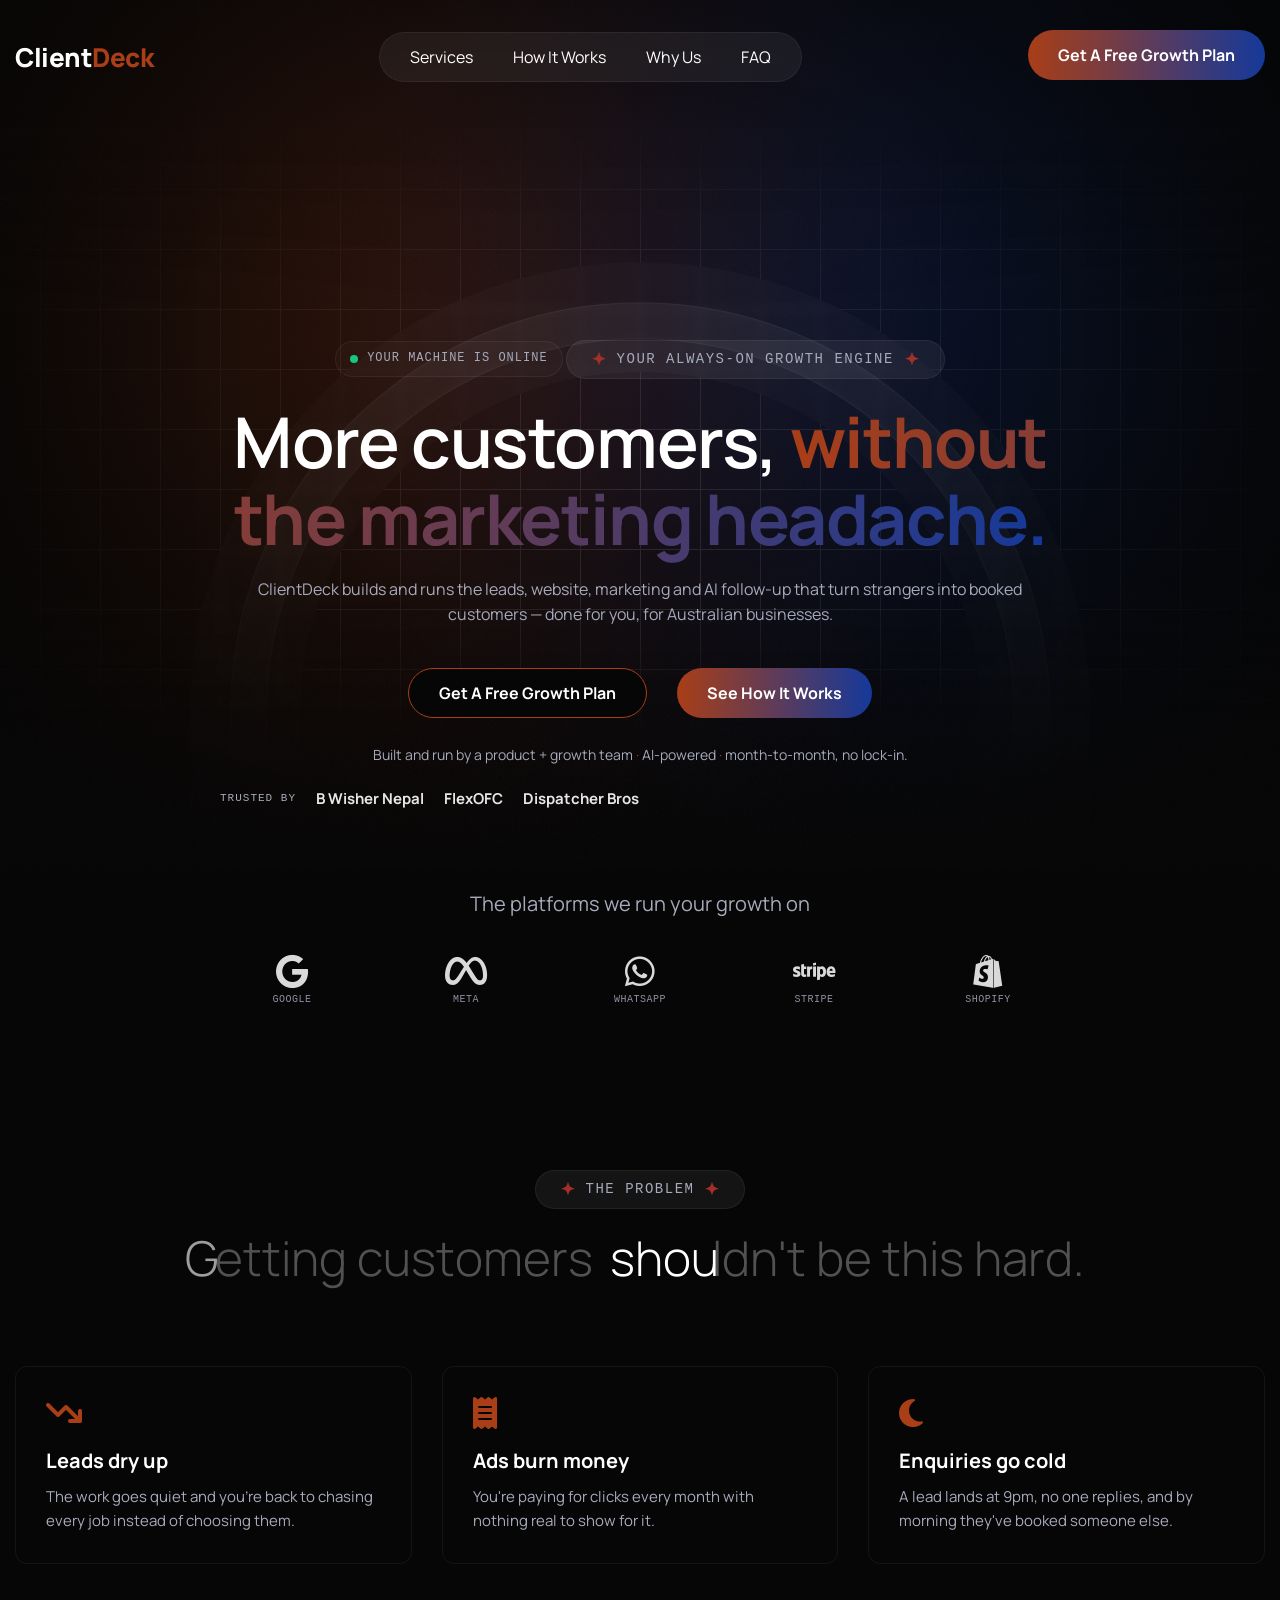
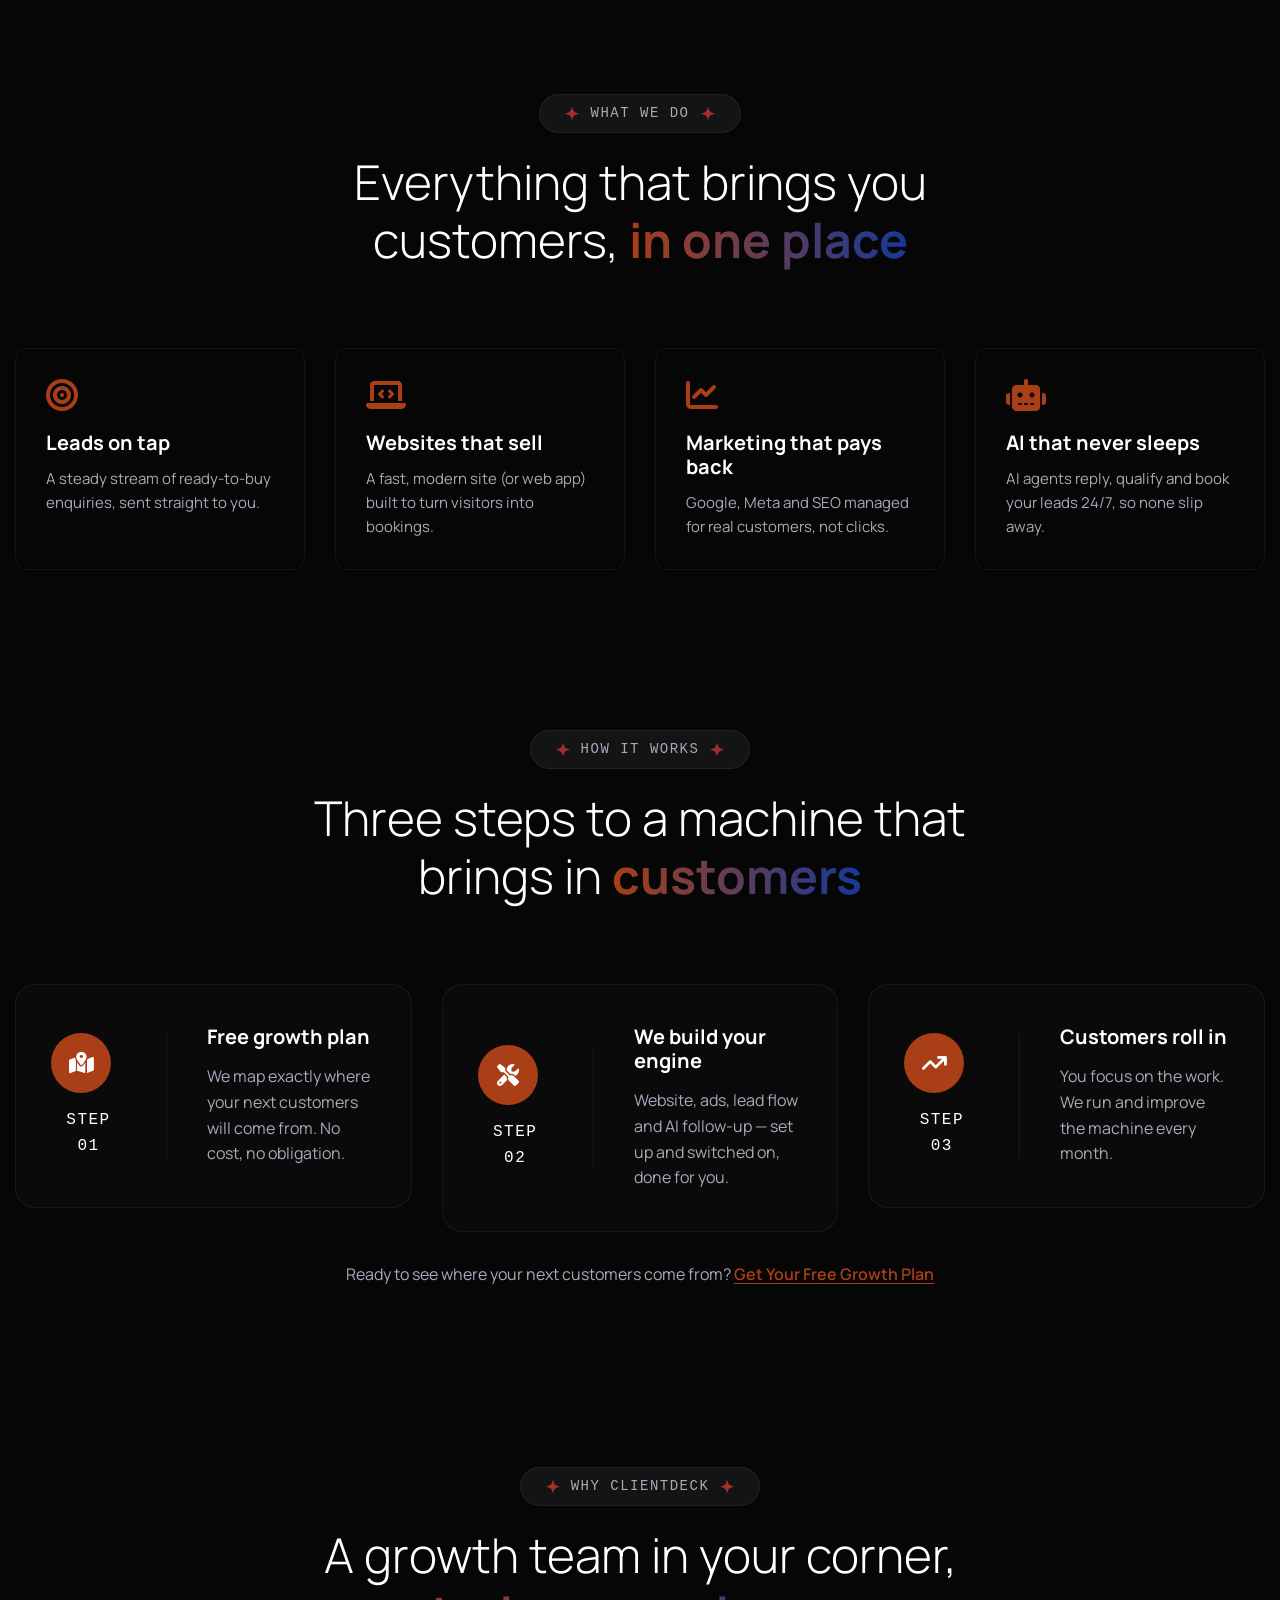
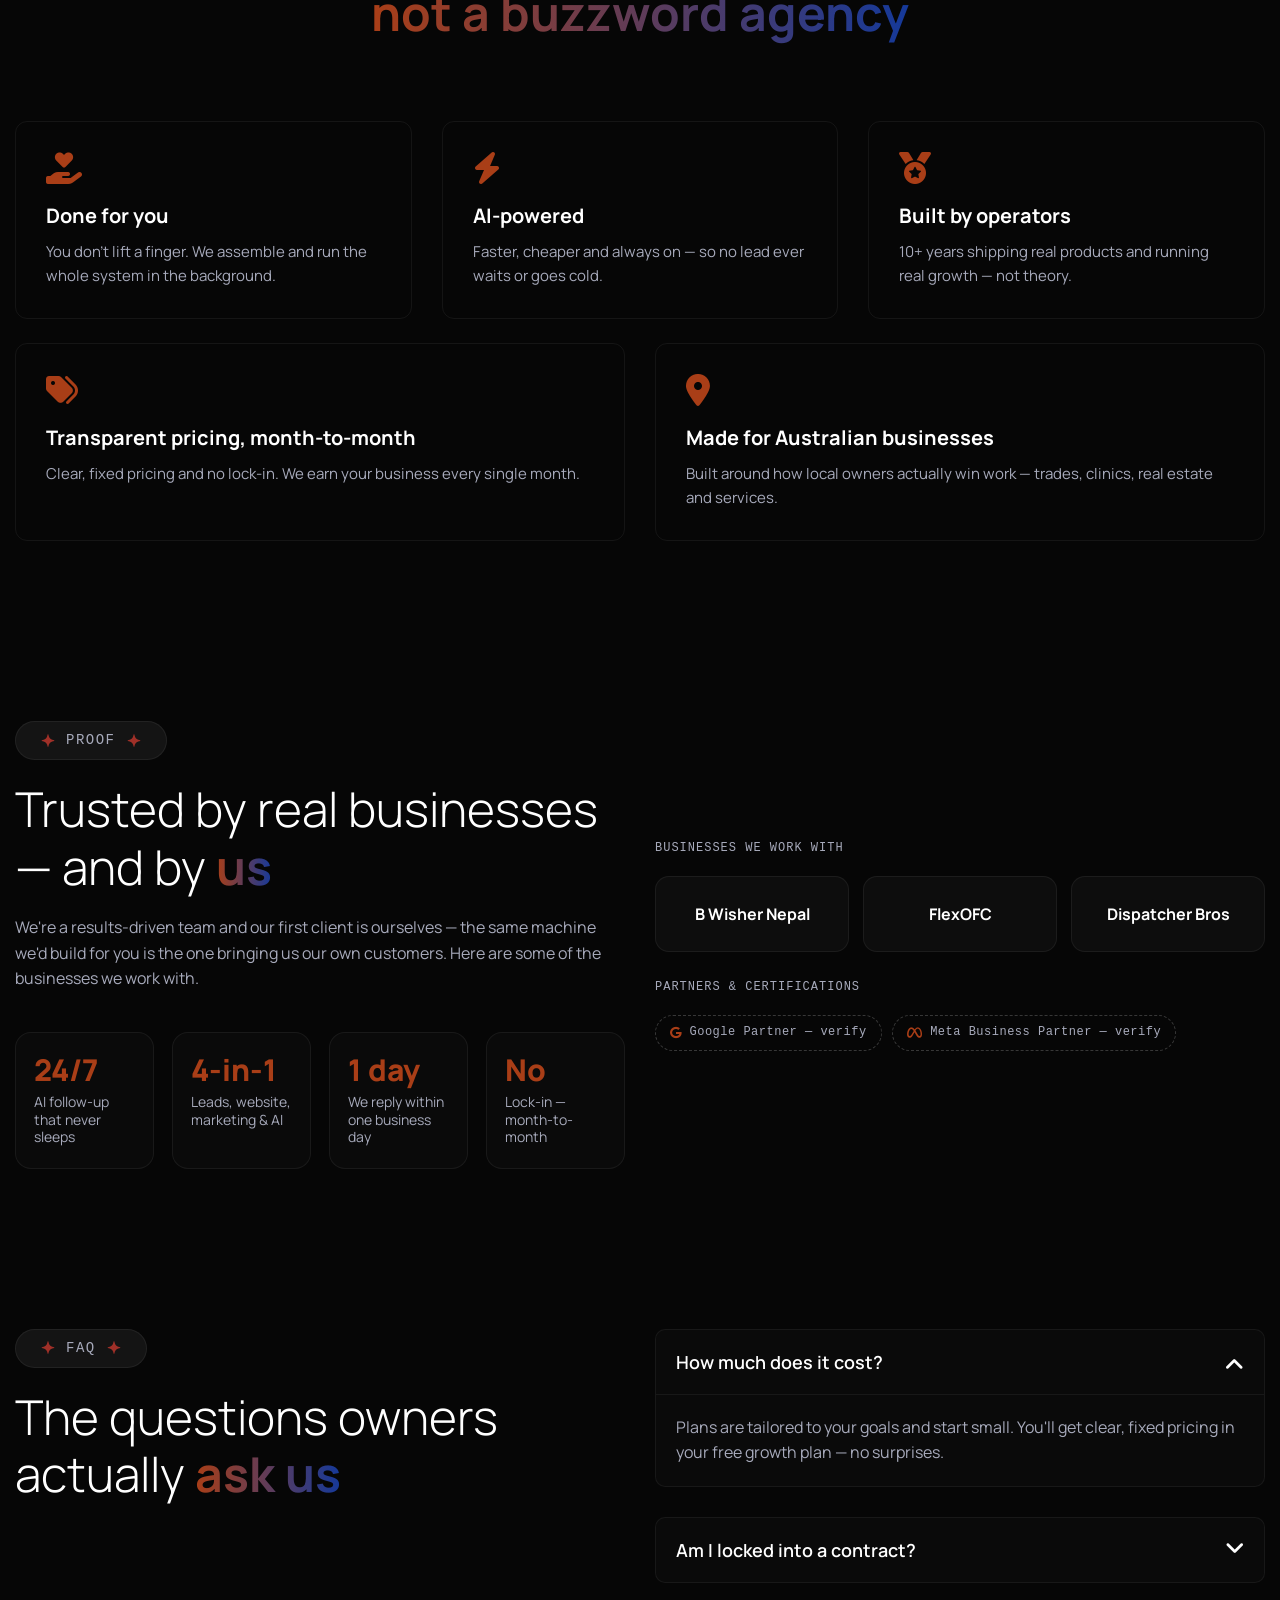
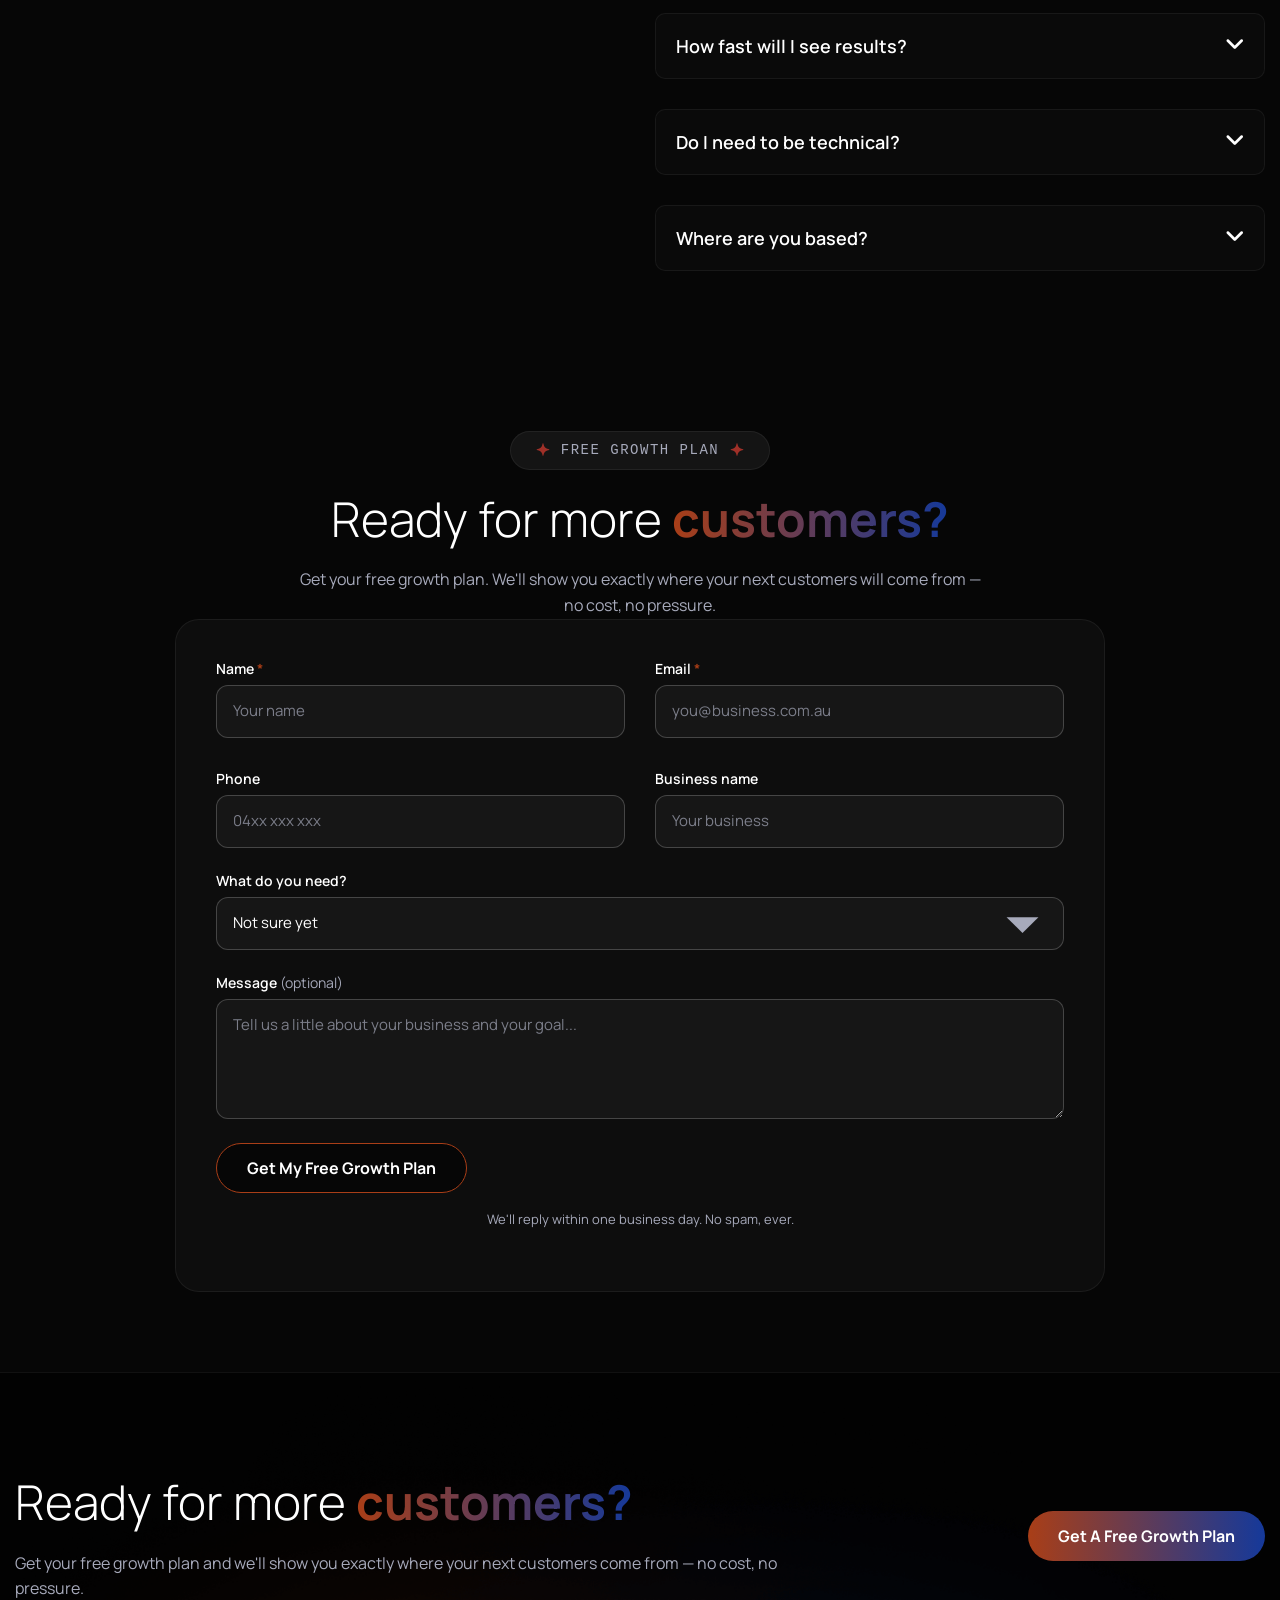
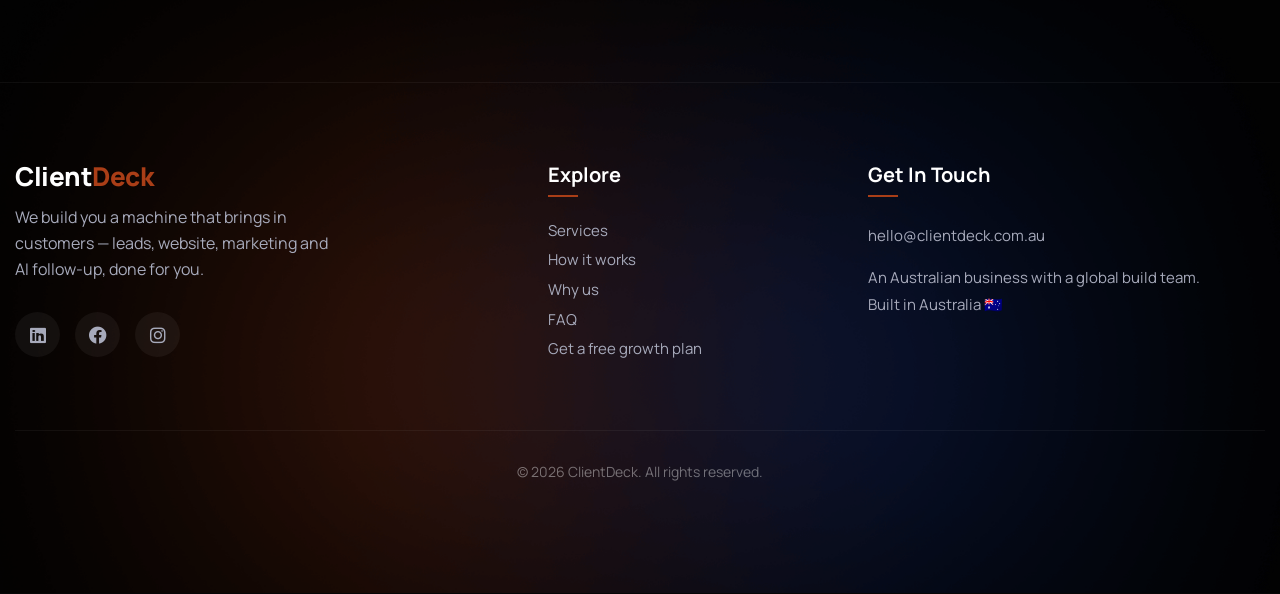
==== commit f2d7eae9: "Re-skin homepage as ClientDeck landing page + SEO - Rebuild index.html content for ClientDeck on the" ====
--- a/index.html
+++ b/index.html
@@ -1,2546 +1,1338 @@
-<!DOCTYPE html>
-<html lang="zxx">
-
-
-<!-- Mirrored from austecz.com/ by HTTrack Website Copier/3.x [XR&CO'2014], Mon, 22 Jun 2026 16:45:54 GMT -->
-<head>
-    <!-- Meta -->
-    <meta charset="utf-8">
-    <meta http-equiv="X-UA-Compatible" content="IE=edge">
-    <meta name="viewport" content="width=device-width, initial-scale=1.0, maximum-scale=1">
-    <meta name="description" content="">
-    <meta name="keywords" content="">
-    <meta name="author" content="Awaiken">
-    <!-- Page Title -->
-    <title>SoftKiwi - developers for next generation</title>
-    <!-- Favicon Icon -->
-    <link rel="shortcut icon" type="image/x-icon" href="images/favicon.html">
-    <!-- Google Fonts Css-->
-    <link rel="preconnect" href="https://fonts.googleapis.com/">
-    <link rel="preconnect" href="https://fonts.gstatic.com/" crossorigin>
-    <link href="https://fonts.googleapis.com/css2?family=Manrope:wght@200..800&amp;display=swap" rel="stylesheet">
-    <!-- Bootstrap Css -->
-    <link href="css/bootstrap.min.css" rel="stylesheet" media="screen">
-    <!-- SlickNav Css -->
-    <link href="css/slicknav.min.css" rel="stylesheet">
-    <!-- Swiper Css -->
-    <link rel="stylesheet" href="css/swiper-bundle.min.css">
-    <!-- Font Awesome Icon Css-->
-    <link href="css/all.min.css" rel="stylesheet" media="screen">
-    <!-- Animated Css -->
-    <link href="css/animate.css" rel="stylesheet">
-    <!-- Magnific Popup Core Css File -->
-    <link rel="stylesheet" href="css/magnific-popup.css">
-    <!-- Mouse Cursor Css File -->
-    <link rel="stylesheet" href="css/mousecursor.css">
-    <!-- Main Custom Css -->
-    <link href="css/custom.css" rel="stylesheet" media="screen">
-</head>
-
-<body>
-
-
-    <!-- Header Start -->
-    <header class="main-header">
-        <div class="header-sticky">
-            <nav class="navbar navbar-expand-lg">
-                <div class="container">
-                    <!-- Logo Start -->
-                    <a class="navbar-brand" href="index-2.html">
-
-                        <img src="images/SoftKiwi-logo.png" alt="Logo">
-                    </a>
-                    <!-- Logo End -->
-
-                    <!-- Main Menu Start -->
-                    <div class="collapse navbar-collapse main-menu">
-                        <div class="nav-menu-wrapper">
-                            <ul class="navbar-nav mr-auto" id="menu">
-                                <li class="nav-item"><a class="nav-link" href="index-2.html">Home</a>
-                                </li>
-                                <li class="nav-item submenu"><a class="nav-link">About Us</a>
-                                    <ul>
-                                        <li class="nav-item"><a class="nav-link" href="about.html">Company Profile</a>
-                                        </li>
-                                    </ul>
-                                </li>
-                                <li class="nav-item submenu"><a class="nav-link" href="#">Services</a>
-                                    <ul>
-                                        <li class="nav-item"><a class="nav-link" href="web-design.html">Web Design</a>
-                                        </li>
-                                        <li class="nav-item"><a class="nav-link" href="aws-cloud-solutions.html">AWS
-                                                Cloud Solutions</a></li>
-                                        <li class="nav-item"><a class="nav-link" href="web-development.html">Web
-                                                Development</a></li>
-                                        <li class="nav-item"><a class="nav-link"
-                                                href="mobile-app-development.html">Mobile App Development</a></li>
-                                        <li class="nav-item"><a class="nav-link" href="cms-development.html">CMS
-                                                Development</a></li>
-                                        <li class="nav-item"><a class="nav-link" href="digital-marketing.html">Digital
-                                                Marketing</a></li>
-                                        <li class="nav-item"><a class="nav-link"
-                                                href="software-development.html">Software Development</a></li>
-                                    </ul>
-                                </li>
-                                <li class="nav-item"><a class="nav-link" href="plans.html">Our Plans</a></li>
-                                <!-- <li class="nav-item"><a class="nav-link" href="projects.html">Our Work</a></li> -->
-                                <li class="nav-item"><a class="nav-link" href="blog.html">Blog</a></li>
-                            </ul>
-                        </div>
-
-                        <!-- Header Btn Start -->
-                        <div class="header-btn">
-                            <a href="contact.html" class="btn-default">Contact Us</a>
-                        </div>
-                        <!-- Header Btn End -->
-                    </div>
-                    <!-- Main Menu End -->
-                    <div class="navbar-toggle"></div>
-                </div>
-            </nav>
-            <div class="responsive-menu"></div>
-        </div>
-    </header>
-    <!-- Header End -->
-
-    <!-- Hero Section Start -->
-    <div class="hero">
-        <div class="container">
-            <div class="row align-items-center">
-                <div class="col-lg-12">
-                    <!-- Hero Content Start -->
-                    <div class="hero-content">
-                        <!-- Section Title Start -->
-                        <div class="section-title">
-                            <!-- <p class="wow fadeInUp" style="font-size:18px; color:var(--primary-color); text-transform:uppercase; font-weight:700; margin-bottom:10px; letter-spacing:1px;">Our Web Application Development Services</p> -->
-                            <!-- <h1 class="wow fadeInUp" data-cursor="-opaque">Combining passion with innovation to create <span>great products</span></h1> -->
-                            <h1 class="wow fadeInUp" data-cursor="-opaque">Architecting Digital Scale for <span>Modern
-                                    Enterprises</span></h1>
-                            <!-- <p class="wow fadeInUp" data-wow-delay="0.2s">Softkiwi Technologies specializes in Website Design & Development Services, Software Development, and Website Redesign Services.</p> -->
-                            <p class="wow fadeInUp" data-wow-delay="0.2s">For over a decade, we have partnered with
-                                global enterprises to architect, build, and scale robust digital platforms. From
-                                enterprise WordPress CMS to complex Cloud-Native and AI infrastructures—we deliver
-                                proven engineering solutions tailored to your exact business needs.</p>
-                        </div>
-                        <!-- Section Title End -->
-
-                        <!-- Hero Button Start -->
-                        <div class="hero-btn wow fadeInUp" data-wow-delay="0.4s">
-                            <a href="contact.html" class="btn-default btn-highlighted">Get Started Today</a>
-                            <a href="plans.html" class="btn-default">Our Plans</a>
-                        </div>
-                        <!-- Hero Button End -->
-
-                        <!-- Hero Company Slider Start -->
-                        <div class="hero-company-slider">
-                            <p>Trusted by our partners</p>
-
-                            <div class="swiper">
-                                <div class="swiper-wrapper">
-                                    <!-- AWS Partner Logo -->
-                                    <div class="swiper-slide">
-                                        <div class="company-logo partner-aws" title="AWS Authorized Partner">
-                                            <i class="fa-brands fa-aws"
-                                                style="font-size: 40px; color: var(--white-color);"></i>
-                                            <span
-                                                style="display:block; font-size:10px; color:var(--accent-color); font-weight:700; text-transform:uppercase; margin-top:2px;">Partner</span>
-                                        </div>
-                                    </div>
-                                    <!-- Stripe Logo -->
-                                    <div class="swiper-slide">
-                                        <div class="company-logo" title="Stripe Partner">
-                                            <i class="fa-brands fa-stripe"
-                                                style="font-size: 45px; color: var(--white-color);"></i>
-                                        </div>
-                                    </div>
-                                    <!-- Positive Trade (Global Partner) -->
-                                    <div class="swiper-slide">
-                                        <div class="company-logo" title="Positive Trade Partner">
-                                            <div
-                                                style="display: flex; flex-direction: column; align-items: center; justify-content: center; height: 100%;">
-                                                <span
-                                                    style="font-size: 19px; font-weight: 800; color: var(--white-color); letter-spacing: 1.5px; line-height: 1;">POSITIVE<span
-                                                        style="color: var(--accent-color);">TRADE</span></span>
-                                            </div>
-                                        </div>
-                                    </div>
-                                    <!-- Writesonic Logo (Original 3) -->
-                                    <div class="swiper-slide">
-                                        <div class="company-logo" title="Writesonic">
-                                            <img src="images/company-logo-3.svg" alt="Writesonic">
-                                        </div>
-                                    </div>
-                                    <!-- 10Web Logo (Original 4) -->
-                                    <div class="swiper-slide">
-                                        <div class="company-logo" title="10Web">
-                                            <img src="images/company-logo-4.svg" alt="10Web">
-                                        </div>
-                                    </div>
-                                    <!-- Company Logo End -->
-                                </div>
-                            </div>
-                        </div>
-                        <!-- Hero Company Slider End -->
-                    </div>
-                    <!-- Hero Content End -->
-                </div>
-            </div>
-        </div>
-    </div>
-    <!-- Hero Section End -->
-
-    <!-- About Us Section Start -->
-    <div class="about-us">
-        <div class="container">
-            <div class="row section-row align-items-center">
-                <div class="col-lg-12">
-                    <!-- Section Title Start -->
-                    <div class="section-title section-title-center">
-                        <h3 class="wow fadeInUp">About Us</h3>
-                        <h2 class="text-effect" data-cursor="-opaque">SoftKiwi is an elite engineering agency
-                            specializing in Cloud-Native Software, Enterprise Web & Mobile Apps, Applied AI, and Digital
-                            Transformation.</h2>
-                    </div>
-                    <!-- Section Title End -->
-                </div>
-            </div>
-
-            <div class="row">
-                <div class="col-lg-3 col-md-6">
-                    <!-- About Us Box Start -->
-                    <div class="about-us-box">
-                        <!-- About Us Item Start -->
-                        <div class="about-us-item">
-                            <div class="about-item-content">
-                                <h3>Years of Experience</h3>
-                                <h2><span class="counter" data-config="metrics.yearsExperience">14</span>+</h2>
-                            </div>
-                            <div class="icon-box">
-                                <img src="images/icon-about-item-1.svg" alt="">
-                            </div>
-                        </div>
-                        <!-- About Us Item End -->
-
-                        <!-- About Item Image Start -->
-                        <div class="about-item-image">
-                            <img src="images/about-item-image-1.png" alt="">
-                        </div>
-                        <!-- About Item Image End -->
-                    </div>
-                    <!-- About Us Box End -->
-                </div>
-
-                <div class="col-lg-3 col-md-6">
-                    <!-- About Us Box Start -->
-                    <div class="about-us-box">
-                        <!-- About Us Item Start -->
-                        <div class="about-us-item">
-                            <div class="about-item-content">
-                                <h3>Projects Delivered</h3>
-                                <h2><span class="counter" data-config="metrics.projectsDelivered">350</span>+</h2>
-                            </div>
-                            <div class="icon-box">
-                                <img src="images/icon-about-item-2.svg" alt="">
-                            </div>
-                        </div>
-                        <!-- About Us Item End -->
-
-                        <!-- About Item Image Start -->
-                        <div class="about-item-image">
-                            <img src="images/about-item-image-2.png" alt="">
-                        </div>
-                        <!-- About Item Image End -->
-                    </div>
-                    <!-- About Us Box End -->
-                </div>
-
-                <div class="col-lg-3 col-md-6">
-                    <!-- About Us Box Start -->
-                    <div class="about-us-box">
-                        <!-- About Us Item Start -->
-                        <div class="about-us-item">
-                            <div class="about-item-content">
-                                <h3>Client Satisfaction</h3>
-                                <h2><span class="counter" data-config="metrics.clientSatisfaction">95</span>%</h2>
-                            </div>
-                            <div class="icon-box">
-                                <img src="images/icon-about-item-3.svg" alt="">
-                            </div>
-                        </div>
-                        <!-- About Us Item End -->
-
-                        <!-- About Item Image Start -->
-                        <div class="about-item-image">
-                            <img src="images/about-item-image-3.png" alt="">
-                        </div>
-                        <!-- About Item Image End -->
-                    </div>
-                    <!-- About Us Box End -->
-                </div>
-
-                <div class="col-lg-3 col-md-6">
-                    <!-- About Us Box Start -->
-                    <div class="about-us-box">
-                        <!-- About Us Item Start -->
-                        <div class="about-us-item">
-                            <div class="about-item-content">
-                                <h3>Faster Time to Market</h3>
-                                <h2><span class="counter">40</span>%</h2>
-                            </div>
-                            <div class="icon-box">
-                                <img src="images/icon-about-item-4.svg" alt="">
-                            </div>
-                        </div>
-                        <!-- About Us Item End -->
-
-                        <!-- About Item Image Start -->
-                        <div class="about-item-image">
-                            <img src="images/about-item-image-4.png" alt="">
-                        </div>
-                        <!-- About Item Image End -->
-                    </div>
-                    <!-- About Us Box End -->
-                </div>
-            </div>
-        </div>
-    </div>
-    <!-- About Us Section End -->
-
-    <!-- Our Services Section Start -->
-    <div class="our-services">
-        <div class="container">
-            <div class="row section-row">
-                <div class="col-lg-12">
-                    <!-- Section Title Start -->
-                    <div class="section-title section-title-center">
-                        <h3 class="wow fadeInUp">Our Services</h3>
-                        <h2 class="wow fadeInUp" data-wow-delay="0.2s" data-cursor="-opaque">End-to-end digital services
-                            built for the <span>AI-powered era</span></h2>
-                    </div>
-                    <!-- Section Title End -->
-                </div>
-            </div>
-
-            <div class="row">
-                <!-- Featured Service 1: AI & RAG -->
-                <div class="col-lg-4 col-md-12">
-                    <div class="featured-service-card card-ai wow fadeInUp">
-                        <div class="featured-service-icon">
-                            <img src="images/ai-rag-icon.png" alt="Agentic AI & RAG Systems">
-                        </div>
-                        <div class="featured-service-content">
-                            <h3>Agentic AI & <br>RAG Systems</h3>
-                            <p>Architecting autonomous AI agents and sophisticated Retrieval-Augmented Generation
-                                pipelines that turn your enterprise data into actionable intelligence.</p>
-                            <a href="service-single.html" class="readmore-btn">Explore AI Solutions</a>
-                        </div>
-                    </div>
-                </div>
-
-                <!-- Featured Service 2: Immersive UI/UX -->
-                <div class="col-lg-4 col-md-12">
-                    <div class="featured-service-card card-ui wow fadeInUp" data-wow-delay="0.2s">
-                        <div class="featured-service-icon">
-                            <img src="images/immersive-ui-icon.png" alt="Immersive Digital Platforms">
-                        </div>
-                        <div class="featured-service-content">
-                            <h3>Immersive Digital <br>Platforms</h3>
-                            <p>Crafting high-performance, visually stunning digital experiences that blend cutting-edge
-                                UI/UX with seamless interactivity to captivate your audience.</p>
-                            <a href="web-design.html" class="readmore-btn">View Designs</a>
-                        </div>
-                    </div>
-                </div>
-
-                <!-- Featured Service 3: Cloud Engineering -->
-                <div class="col-lg-4 col-md-12">
-                    <div class="featured-service-card card-cloud wow fadeInUp" data-wow-delay="0.4s">
-                        <div class="featured-service-icon">
-                            <img src="images/cloud-scale-icon.png" alt="Cloud-Native Scale Engineering">
-                        </div>
-                        <div class="featured-service-content">
-                            <h3>Cloud-Native <br>Scale Engineering</h3>
-                            <p>Building resilient, distributed systems and cloud-agnostic architectures designed to
-                                handle enterprise-level loads with zero latency and infinite scalablity.</p>
-                            <a href="web-development.html" class="readmore-btn">See Infrastructure</a>
-                        </div>
-                    </div>
-                </div>
-
-                <div class="col-lg-12">
-                    <!-- Service Pill Cloud -->
-                    <div class="service-pill-cloud">
-                        <div class="service-pill wow fadeInUp" data-wow-delay="0.1s">Legacy System Modernization</div>
-                        <div class="service-pill wow fadeInUp" data-wow-delay="0.2s">AWS Cloud Architecture</div>
-                        <div class="service-pill wow fadeInUp" data-wow-delay="0.3s">Business Process Automation</div>
-                        <div class="service-pill wow fadeInUp" data-wow-delay="0.4s">Enterprise WordPress & CMS</div>
-
-                        <div class="service-pill wow fadeInUp" data-wow-delay="0.5s">Cloud-Native Full-Stack Dev</div>
-                        <div class="service-pill wow fadeInUp" data-wow-delay="0.6s">E-Commerce & WooCommerce</div>
-                        <div class="service-pill wow fadeInUp" data-wow-delay="0.7s">Custom CRM & ERP Solutions</div>
-                        <div class="service-pill wow fadeInUp" data-wow-delay="0.8s">Native & Hybrid Mobile Apps</div>
-
-                        <div class="service-pill wow fadeInUp" data-wow-delay="0.9s">Applied AI & Data Analytics</div>
-                        <div class="service-pill wow fadeInUp" data-wow-delay="1.0s">API & Middleware Integration</div>
-
-                        <div class="service-pill wow fadeInUp" data-wow-delay="1.1s">UI/UX & Design Systems</div>
-                        <div class="service-pill wow fadeInUp" data-wow-delay="1.2s">Digital Marketing & SEO</div>
-                        <div class="service-pill wow fadeInUp" data-wow-delay="1.3s">Dedicated Staff Augmentation</div>
-                        <div class="service-pill wow fadeInUp" data-wow-delay="1.4s">IT Consulting & QA</div>
-                    </div>
-                    <!-- Service Pill Cloud End -->
-                </div>
-            </div>
-        </div>
-    </div>
-    <!-- Our Services Section End -->
-
-    <!-- Cloud Engineering Section Start -->
-    <div class="cloud-engineering">
-        <div class="container">
-            <div class="row align-items-center">
-                <div class="col-lg-5">
-                    <div class="cloud-content pr-lg-4 mb-5 mb-lg-0">
-                        <div class="section-title">
-                            <h3 class="wow fadeInUp">Cloud & Infrastructure</h3>
-                            <h2 class="wow fadeInUp" data-wow-delay="0.2s" data-cursor="-opaque">Official AWS Partners
-                                for <span>Enterprise Scale</span></h2>
-                            <p class="wow fadeInUp" data-wow-delay="0.4s">We don't just write code; we build the
-                                resilient environments it runs on. As an Authorized AWS Partner, we architect, migrate,
-                                and manage your cloud infrastructure so your team can focus entirely on growing your
-                                business.</p>
-                        </div>
-
-                        <div class="aws-partner-badge wow fadeInUp" data-wow-delay="0.6s">
-                            <i class="fa-brands fa-aws"></i>
-                            <div>
-                                <span>AWS Authorized Partner</span>
-                                <span>Cloud Architecture & Management</span>
-                            </div>
-                        </div>
-                    </div>
-                </div>
-
-                <div class="col-lg-7">
-                    <div class="row">
-                        <div class="col-md-6 mb-4">
-                            <div class="cloud-feature-card wow fadeInUp">
-                                <div class="icon"><i class="fa-solid fa-server"></i></div>
-                                <h4>Legacy System Modernization & Cloud Migration</h4>
-                                <p>Seamlessly transition your legacy applications and databases to AWS with zero
-                                    downtime and absolute data integrity.</p>
-                            </div>
-                        </div>
-
-                        <div class="col-md-6 mb-4">
-                            <div class="cloud-feature-card wow fadeInUp" data-wow-delay="0.2s">
-                                <div class="icon"><i class="fa-solid fa-infinity"></i></div>
-                                <h4>DevOps & CI/CD</h4>
-                                <p>Automate your deployment pipelines. We implement Infrastructure as Code (IaC) for
-                                    faster, error-free product releases.</p>
-                            </div>
-                        </div>
-
-                        <div class="col-md-6 mb-4 mb-md-0">
-                            <div class="cloud-feature-card wow fadeInUp" data-wow-delay="0.4s">
-                                <div class="icon"><i class="fa-solid fa-shield-halved"></i></div>
-                                <h4>Security & Compliance</h4>
-                                <p>Enterprise-grade security configurations. We ensure your AWS environment meets strict
-                                    global compliance standards.</p>
-                            </div>
-                        </div>
-
-                        <div class="col-md-6">
-                            <div class="cloud-feature-card wow fadeInUp" data-wow-delay="0.6s">
-                                <div class="icon"><i class="fa-solid fa-chart-line"></i></div>
-                                <h4>Managed Cloud & FinOps</h4>
-                                <p>Proactive 24/7 monitoring, auto-scaling setups, and continuous cost optimization to
-                                    maximize your cloud ROI.</p>
-                            </div>
-                        </div>
-                    </div>
-                </div>
-            </div>
-        </div>
-    </div>
-    <!-- Cloud Engineering Section End -->
-
-    <!-- Technology Hub Section Start -->
-    <div class="page-service-single">
-        <div class="container">
-            <div class="row section-row">
-                <div class="col-lg-12">
-                    <!-- Section Title Start -->
-                    <div class="section-title section-title-center">
-                        <h3 class="wow fadeInUp">Technology Hub</h3>
-                        <h2 class="wow fadeInUp" data-wow-delay="0.2s" data-cursor="-opaque">Our Core <span>Technology
-                                Services</span></h2>
-                        <p class="wow fadeInUp" data-wow-delay="0.4s">Practical, production-grade technology choices
-                            used by engineering teams at scale. Every stack we work with is battle-tested in real-world,
-                            enterprise environments.</p>
-                    </div>
-                    <!-- Section Title End -->
-                </div>
-            </div>
-
-            <div class="row">
-                <div class="col-lg-4">
-                    <!-- Page Single Sidebar Start -->
-                    <div class="page-single-sidebar">
-                        <!-- Page Category List Start -->
-                        <div class="page-catagery-list wow fadeInUp" id="tech-hub-tabs" role="tablist">
-                            <h3>Service Domains</h3>
-                            <ul class="nav flex-column" role="tablist">
-                                <li class="nav-item" role="presentation">
-                                    <a class="nav-link active" id="frontend-tab" data-bs-toggle="pill"
-                                        data-bs-target="#frontend-content" type="button" role="tab"
-                                        aria-controls="frontend-content" aria-selected="true">Frontend &amp; Web
-                                        Development</a>
-                                </li>
-                                <li class="nav-item" role="presentation">
-                                    <a class="nav-link" id="backend-tab" data-bs-toggle="pill"
-                                        data-bs-target="#backend-content" type="button" role="tab"
-                                        aria-controls="backend-content" aria-selected="false">Backend &amp; Cloud
-                                        Infrastructure</a>
-                                </li>
-                                <li class="nav-item" role="presentation">
-                                    <a class="nav-link" id="ai-tab" data-bs-toggle="pill" data-bs-target="#ai-content"
-                                        type="button" role="tab" aria-controls="ai-content"
-                                        aria-selected="false">Enterprise AI &amp; Data Science</a>
-                                </li>
-                                <li class="nav-item" role="presentation">
-                                    <a class="nav-link" id="cms-tab" data-bs-toggle="pill" data-bs-target="#cms-content"
-                                        type="button" role="tab" aria-controls="cms-content" aria-selected="false">CMS
-                                        &amp; E-Commerce</a>
-                                </li>
-                                <li class="nav-item" role="presentation">
-                                    <a class="nav-link" id="automation-tab" data-bs-toggle="pill"
-                                        data-bs-target="#automation-content" type="button" role="tab"
-                                        aria-controls="automation-content" aria-selected="false">Automation &amp;
-                                        Integration</a>
-                                </li>
-                            </ul>
-                        </div>
-                        <!-- Page Category List End -->
-                    </div>
-                </div>
-
-                <div class="col-lg-8">
-                    <!-- Tab Content Start -->
-                    <div class="tab-content" id="tech-hub-tabContent">
-
-                        <!-- Tab 1: Frontend & Web Development -->
-                        <div class="tab-pane fade show active" id="frontend-content" role="tabpanel"
-                            aria-labelledby="frontend-tab">
-                            <div class="page-single-image">
-                                <figure class="image-anime reveal">
-                                    <img src="images/index-frontend.jpg" style="filter: contrast(120%) brightness(70%);"
-                                        alt="Frontend Development">
-                                </figure>
-                            </div>
-                            <p>
-                                At SoftKiwi, frontend engineering is precision work. We build performant, accessible,
-                                and visually immaculate web applications using the frameworks and tooling that power
-                                top-tier products globally. Every interface we ship is measurably fast, SEO-optimised,
-                                and converts at scale. <br><br>
-                                From interactive SPAs to server-rendered storefronts and real-time dashboards, we've
-                                built it across every major paradigm—and we ship clean, maintainable code your team can
-                                own.
-                            </p>
-
-                            <!-- Service Impact Box Start -->
-                            <div class="service-impact-box">
-                                <h2 class="wow fadeInUp">Frontend &amp; Web <span>Innovation</span></h2>
-                                <!-- Service Impact List Start -->
-                                <div class="service-impact-list">
-                                    <!-- Item 1 -->
-                                    <div class="service-impact-item wow fadeInUp" data-wow-delay="0.2s">
-                                        <div class="icon-box">
-                                            <img src="images/icon-approach-1.svg" alt="">
-                                        </div>
-                                        <div class="service-impact-item-content border-right">
-                                            <h3>Core Languages</h3>
-                                            <div class="tech-list-wrapper">
-                                                <ul>
-                                                    <li>Single Page Applications (SPA)</li>
-                                                    <li>Server-Side Rendering (SSR)</li>
-                                                    <li>Micro-Frontends</li>
-                                                    <li>TypeScript &amp; ES6+</li>
-                                                </ul>
-                                            </div>
-                                        </div>
-                                    </div>
-                                    <!-- Item 2 -->
-                                    <div class="service-impact-item wow fadeInUp" data-wow-delay="0.4s">
-                                        <div class="icon-box">
-                                            <img src="images/icon-approach-2.svg" alt="">
-                                        </div>
-                                        <div class="service-impact-item-content border-right">
-                                            <h3>Modern Frameworks</h3>
-                                            <div class="tech-list-wrapper">
-                                                <ul>
-                                                    <li>React.js &amp; Next.js Enterprise</li>
-                                                    <li>Angular 17+</li>
-                                                    <li>Vue.js &amp; Nuxt.js</li>
-                                                    <li>React Native (Mobile)</li>
-                                                </ul>
-                                            </div>
-                                        </div>
-                                    </div>
-                                    <!-- Item 3 -->
-                                    <div class="service-impact-item wow fadeInUp" data-wow-delay="0.6s">
-                                        <div class="icon-box">
-                                            <img src="images/icon-approach-3.svg" alt="">
-                                        </div>
-                                        <div class="service-impact-item-content">
-                                            <h3>Styling, Animation &amp; Testing</h3>
-                                            <div class="tech-list-wrapper">
-                                                <ul>
-                                                    <li>Tailwind CSS &amp; Material UI</li>
-                                                    <li>Storybook Design Systems</li>
-                                                    <li>Jest &amp; Cypress (E2E Testing)</li>
-                                                    <li>Web Content Accessibility (WCAG)</li>
-                                                </ul>
-                                            </div>
-                                        </div>
-                                    </div>
-                                </div>
-                                <!-- Service Impact List End -->
-                                <div class="section-btn wow fadeInUp" data-wow-delay="0.8s" style="margin-top: 30px;">
-                                    <a href="web-development.html" class="btn-default">Explore Web Services</a>
-                                </div>
-                            </div>
-                            <!-- Service Impact Box End -->
-                        </div>
-
-                        <!-- Tab 2: Backend & Cloud Infrastructure -->
-                        <div class="tab-pane fade" id="backend-content" role="tabpanel" aria-labelledby="backend-tab">
-                            <div class="page-single-image">
-                                <figure class="image-anime reveal">
-                                    <img src="images/index-backend-%26-api.jpg"
-                                        style="filter: contrast(120%) brightness(70%);" alt="Backend & Cloud">
-                                </figure>
-                            </div>
-                            <p>
-                                We architect and operate production systems that handle millions of requests—systems
-                                that are observable, self-healing, and built to scale horizontally. Our engineers work
-                                with the same cloud primitives and DevOps toolchains that power Fortune 500
-                                infrastructure. <br><br>
-                                From microservices with Kafka event buses to serverless functions on AWS Lambda and
-                                zero-downtime Kubernetes deployments, we build the invisible foundation your product
-                                depends on.
-                            </p>
-
-                            <!-- Service Impact Box Start -->
-                            <div class="service-impact-box">
-                                <h2 class="wow fadeInUp">Backend &amp; Cloud <span>Infrastructure</span></h2>
-                                <div class="service-impact-list">
-                                    <!-- Item 1 -->
-                                    <div class="service-impact-item wow fadeInUp" data-wow-delay="0.2s">
-                                        <div class="icon-box">
-                                            <img src="images/icon-approach-1.svg" alt="">
-                                        </div>
-                                        <div class="service-impact-item-content border-right">
-                                            <h3>Runtimes &amp; APIs</h3>
-                                            <div class="tech-list-wrapper">
-                                                <ul>
-                                                    <li>Java (Spring Boot &amp; Hibernate)</li>
-                                                    <li>.NET Core / C#</li>
-                                                    <li>Node.js (NestJS / Express)</li>
-                                                    <li>Python (Django / FastAPI)</li>
-                                                    <li>GoLang (Microservices)</li>
-                                                </ul>
-                                            </div>
-                                        </div>
-                                    </div>
-                                    <!-- Item 2 -->
-                                    <div class="service-impact-item wow fadeInUp" data-wow-delay="0.4s">
-                                        <div class="icon-box">
-                                            <img src="images/icon-approach-2.svg" alt="">
-                                        </div>
-                                        <div class="service-impact-item-content border-right">
-                                            <h3>Databases &amp; Data Stores</h3>
-                                            <div class="tech-list-wrapper">
-                                                <ul>
-                                                    <li>PostgreSQL &amp; MySQL</li>
-                                                    <li>MongoDB &amp; DynamoDB</li>
-                                                    <li>Redis (In-Memory Caching)</li>
-                                                    <li>Elasticsearch &amp; OpenSearch</li>
-                                                    <li>Snowflake &amp; Redshift</li>
-                                                </ul>
-                                            </div>
-                                        </div>
-                                    </div>
-                                    <!-- Item 3 -->
-                                    <div class="service-impact-item wow fadeInUp" data-wow-delay="0.6s">
-                                        <div class="icon-box">
-                                            <img src="images/icon-approach-3.svg" alt="">
-                                        </div>
-                                        <div class="service-impact-item-content">
-                                            <h3>Cloud &amp; DevOps</h3>
-                                            <div class="tech-list-wrapper">
-                                                <ul>
-                                                    <li>AWS, Azure &amp; Google Cloud</li>
-                                                    <li>Docker &amp; Kubernetes (EKS/AKS)</li>
-                                                    <li>Terraform (Infrastructure as Code)</li>
-                                                    <li>Apache Kafka &amp; RabbitMQ</li>
-                                                    <li>Datadog &amp; New Relic (Observability)</li>
-                                                </ul>
-                                            </div>
-                                        </div>
-                                    </div>
-                                </div>
-                                <div class="section-btn wow fadeInUp" data-wow-delay="0.8s" style="margin-top: 30px;">
-                                    <a href="service-single.html" class="btn-default">Scale Your Infrastructure</a>
-                                </div>
-                            </div>
-                            <!-- Service Impact Box End -->
-                        </div>
-
-                        <!-- Tab 3: Agentic AI & Machine Learning -->
-                        <div class="tab-pane fade" id="ai-content" role="tabpanel" aria-labelledby="ai-tab">
-                            <div class="page-single-image">
-                                <figure class="image-anime reveal">
-                                    <img src="images/index-ai-ml.jpg" style="filter: contrast(120%) brightness(70%);"
-                                        alt="Agentic AI & Machine Learning">
-                                </figure>
-                            </div>
-                            <p>
-                                We go beyond integrating LLM APIs—we build intelligent, autonomous systems. Our AI
-                                engineers design end-to-end pipelines: training custom models, constructing
-                                retrieval-augmented generation (RAG) architectures, and deploying multi-agent workflows
-                                that operate independently and solve complex real-world problems. <br><br>
-                                Whether you need an enterprise chatbot that actually understands your knowledge base, an
-                                AI agent that automates your back-office workflows, or a computer vision system for your
-                                product line—we have shipped all of it in production.
-                            </p>
-
-                            <!-- Service Impact Box Start -->
-                            <div class="service-impact-box">
-                                <h2 class="wow fadeInUp">Enterprise AI &amp; <span>Data Science</span></h2>
-                                <div class="service-impact-list">
-                                    <!-- Item 1 -->
-                                    <div class="service-impact-item wow fadeInUp" data-wow-delay="0.2s">
-                                        <div class="icon-box">
-                                            <img src="images/icon-approach-1.svg" alt="">
-                                        </div>
-                                        <div class="service-impact-item-content border-right">
-                                            <h3>ML Frameworks &amp; Model Dev</h3>
-                                            <div class="tech-list-wrapper">
-                                                <ul>
-                                                    <li>PyTorch &amp; TensorFlow</li>
-                                                    <li>Databricks &amp; Apache Spark</li>
-                                                    <li>AWS SageMaker &amp; Azure AI</li>
-                                                    <li>Hugging Face Transformers</li>
-                                                </ul>
-                                            </div>
-                                        </div>
-                                    </div>
-                                    <!-- Item 2 -->
-                                    <div class="service-impact-item wow fadeInUp" data-wow-delay="0.4s">
-                                        <div class="icon-box">
-                                            <img src="images/icon-approach-2.svg" alt="">
-                                        </div>
-                                        <div class="service-impact-item-content border-right">
-                                            <h3>Agentic AI &amp; RAG Pipelines</h3>
-                                            <div class="tech-list-wrapper">
-                                                <ul>
-                                                    <li>LangChain &amp; LlamaIndex</li>
-                                                    <li>OpenAI GPT-4 Enterprise</li>
-                                                    <li>Claude 3.5 &amp; Google Gemini</li>
-                                                    <li>Custom Fine-Tuning</li>
-                                                </ul>
-                                            </div>
-                                        </div>
-                                    </div>
-                                    <!-- Item 3 -->
-                                    <div class="service-impact-item wow fadeInUp" data-wow-delay="0.6s">
-                                        <div class="icon-box">
-                                            <img src="images/icon-approach-3.svg" alt="">
-                                        </div>
-                                        <div class="service-impact-item-content">
-                                            <h3>Vector DBs, MLOps &amp; Data</h3>
-                                            <div class="tech-list-wrapper">
-                                                <ul>
-                                                    <li>Pinecone &amp; Weaviate</li>
-                                                    <li>pgvector &amp; Milvus</li>
-                                                    <li>MLflow &amp; Weights &amp; Biases</li>
-                                                    <li>Apache Airflow (Data Pipelines)</li>
-                                                </ul>
-                                            </div>
-                                        </div>
-                                    </div>
-                                </div>
-                                <div class="section-btn wow fadeInUp" data-wow-delay="0.8s" style="margin-top: 30px;">
-                                    <a href="service-single.html" class="btn-default">Explore AI Solutions</a>
-                                </div>
-                            </div>
-                            <!-- Service Impact Box End -->
-                        </div>
-
-                        <!-- Tab 4: CMS & E-Commerce -->
-                        <div class="tab-pane fade" id="cms-content" role="tabpanel" aria-labelledby="cms-tab">
-                            <div class="page-single-image">
-                                <figure class="image-anime reveal">
-                                    <img src="images/index-ecommerce.jpg"
-                                        style="filter: contrast(120%) brightness(70%);" alt="CMS & E-Commerce">
-                                </figure>
-                            </div>
-                            <p>
-                                We architect digital commerce platforms and headless CMS systems built for performance,
-                                control, and scale. From Shopify Plus storefronts handling high-volume flash sales to
-                                custom headless architectures with Medusa.js and Sanity, we push far beyond templates.
-                                <br><br>
-                                Enterprise integrations with SAP, Salesforce Commerce, and custom ERP systems are our
-                                standard—giving your team full control over data, inventory, and customer experience
-                                without vendor lock-in.
-                            </p>
-
-                            <!-- Service Impact Box Start -->
-                            <div class="service-impact-box">
-                                <h2 class="wow fadeInUp">CMS, E-Commerce &amp; <span>Enterprise</span></h2>
-                                <div class="service-impact-list">
-                                    <!-- Item 1 -->
-                                    <div class="service-impact-item wow fadeInUp" data-wow-delay="0.2s">
-                                        <div class="icon-box">
-                                            <img src="images/icon-approach-1.svg" alt="">
-                                        </div>
-                                        <div class="service-impact-item-content border-right">
-                                            <h3>E-Commerce Platforms</h3>
-                                            <div class="tech-list-wrapper">
-                                                <ul>
-                                                    <li>Shopify &amp; Shopify Plus</li>
-                                                    <li>Adobe Commerce (Magento)</li>
-                                                    <li>WooCommerce &amp; BigCommerce</li>
-                                                    <li>Medusa.js (Headless)</li>
-                                                    <li>Saleor &amp; CommerceLayer</li>
-                                                </ul>
-                                            </div>
-                                        </div>
-                                    </div>
-                                    <!-- Item 2 -->
-                                    <div class="service-impact-item wow fadeInUp" data-wow-delay="0.4s">
-                                        <div class="icon-box">
-                                            <img src="images/icon-approach-2.svg" alt="">
-                                        </div>
-                                        <div class="service-impact-item-content border-right">
-                                            <h3>Headless CMS</h3>
-                                            <div class="tech-list-wrapper">
-                                                <ul>
-                                                    <li>Enterprise WordPress &amp; Custom Theme Development</li>
-                                                    <li>WooCommerce &amp; Shopify Storefronts</li>
-                                                    <li>Strapi &amp; Payload CMS (Headless)</li>
-                                                    <li>WordPress (Headless WP)</li>
-                                                    <li>Sanity &amp; Contentful</li>
-                                                    <li>Webflow CMS</li>
-                                                </ul>
-                                            </div>
-                                        </div>
-                                    </div>
-                                    <!-- Item 3 -->
-                                    <div class="service-impact-item wow fadeInUp" data-wow-delay="0.6s">
-                                        <div class="icon-box">
-                                            <img src="images/icon-approach-3.svg" alt="">
-                                        </div>
-                                        <div class="service-impact-item-content">
-                                            <h3>Enterprise Integrations</h3>
-                                            <div class="tech-list-wrapper">
-                                                <ul>
-                                                    <li>Salesforce &amp; SAP Commerce</li>
-                                                    <li>ServiceNow &amp; HubSpot</li>
-                                                    <li>Stripe &amp; Adyen Payments</li>
-                                                    <li>Klarna, PayPal &amp; Razorpay</li>
-                                                    <li>Custom ERP Integrations</li>
-                                                </ul>
-                                            </div>
-                                        </div>
-                                    </div>
-                                </div>
-                                <div class="section-btn wow fadeInUp" data-wow-delay="0.8s" style="margin-top: 30px;">
-                                    <a href="service-single.html" class="btn-default">Boost Your Online Store</a>
-                                </div>
-                            </div>
-                            <!-- Service Impact Box End -->
-                        </div>
-
-                        <!-- Tab 5: Automation & Integration -->
-                        <div class="tab-pane fade" id="automation-content" role="tabpanel"
-                            aria-labelledby="automation-tab">
-                            <div class="page-single-image">
-                                <figure class="image-anime reveal">
-                                    <img src="images/index-backend-%26-api.jpg"
-                                        style="filter: contrast(120%) brightness(60%);" alt="Automation & Integration">
-                                </figure>
-                            </div>
-                            <p>
-                                Business process automation is the highest-leverage investment any organisation can
-                                make. We design and implement end-to-end automation systems—from intelligent RPA bots
-                                that eliminate manual data entry, to event-driven integration pipelines connecting your
-                                CRM, ERP, and cloud services in real time. <br><br>
-                                Our automation engineers build with tools that make your workflows not just automatic,
-                                but observable, fault-tolerant, and self-correcting—so your team focuses on high-value
-                                work, not routine operations.
-                            </p>
-
-                            <!-- Service Impact Box Start -->
-                            <div class="service-impact-box">
-                                <h2 class="wow fadeInUp">Automation &amp; <span>Integration</span></h2>
-                                <div class="service-impact-list">
-                                    <!-- Item 1 -->
-                                    <div class="service-impact-item wow fadeInUp" data-wow-delay="0.2s">
-                                        <div class="icon-box">
-                                            <img src="images/icon-approach-1.svg" alt="">
-                                        </div>
-                                        <div class="service-impact-item-content border-right">
-                                            <h3>Workflow Automation</h3>
-                                            <div class="tech-list-wrapper">
-                                                <ul>
-                                                    <li>n8n &amp; Make (Integromat)</li>
-                                                    <li>Zapier (Enterprise)</li>
-                                                    <li>Microsoft Power Automate</li>
-                                                    <li>Temporal &amp; AWS Step Functions</li>
-                                                    <li>Cloud-Native Orchestration</li>
-                                                </ul>
-                                            </div>
-                                        </div>
-                                    </div>
-                                    <!-- Item 2 -->
-                                    <div class="service-impact-item wow fadeInUp" data-wow-delay="0.4s">
-                                        <div class="icon-box">
-                                            <img src="images/icon-approach-2.svg" alt="">
-                                        </div>
-                                        <div class="service-impact-item-content border-right">
-                                            <h3>RPA &amp; Process Intelligence</h3>
-                                            <div class="tech-list-wrapper">
-                                                <ul>
-                                                    <li>UiPath &amp; Automation Anywhere</li>
-                                                    <li>Microsoft Power Platform</li>
-                                                    <li>Playwright-based RPA</li>
-                                                    <li>AI-powered document OCR</li>
-                                                    <li>Intelligent data extraction</li>
-                                                </ul>
-                                            </div>
-                                        </div>
-                                    </div>
-                                    <!-- Item 3 -->
-                                    <div class="service-impact-item wow fadeInUp" data-wow-delay="0.6s">
-                                        <div class="icon-box">
-                                            <img src="images/icon-approach-3.svg" alt="">
-                                        </div>
-                                        <div class="service-impact-item-content">
-                                            <h3>API &amp; Event Integration</h3>
-                                            <div class="tech-list-wrapper">
-                                                <ul>
-                                                    <li>REST, GraphQL &amp; gRPC</li>
-                                                    <li>Apache Kafka &amp; AWS SQS</li>
-                                                    <li>MuleSoft &amp; Boomi</li>
-                                                    <li>Webhooks &amp; Event Bridges</li>
-                                                    <li>Custom middleware &amp; ETL</li>
-                                                </ul>
-                                            </div>
-                                        </div>
-                                    </div>
-                                </div>
-                                <div class="section-btn wow fadeInUp" data-wow-delay="0.8s" style="margin-top: 30px;">
-                                    <a href="service-single.html" class="btn-default">Automate Your Business</a>
-                                </div>
-                            </div>
-                            <!-- Service Impact Box End -->
-                        </div>
-
-                    </div>
-                    <!-- Tab Content End -->
-                </div>
-            </div>
-        </div>
-    </div>
-    <!-- Technology Hub Section End -->
-
-    <!-- Industries We Serve Section Start -->
-    <div class="our-industries">
-        <div class="container">
-            <div class="row section-row">
-                <div class="col-lg-12">
-                    <!-- Section Title Start -->
-                    <div class="section-title section-title-center">
-                        <h3 class="wow fadeInUp">Industries We Serve</h3>
-                        <h2 class="wow fadeInUp" data-wow-delay="0.2s" data-cursor="-opaque">Deep domain expertise
-                            across <span>every major sector</span></h2>
-                        <p class="wow fadeInUp" data-wow-delay="0.4s">
-                            Over 14 years of engineering enterprise-grade products across regulated, high-growth, and
-                            mission-critical industries globally.
-                        </p>
-                    </div>
-                    <!-- Section Title End -->
-                </div>
-            </div>
-
-            <div class="industry-showcase-wrapper wow fadeInUp" data-wow-delay="0.6s">
-                <div class="row">
-                    <!-- Left: Navigation List -->
-                    <div class="col-lg-5 col-md-12">
-                        <div class="industry-nav-list">
-                            <!-- Industry 1 -->
-                            <div class="industry-list-item active" data-industry="banking">
-                                <div class="industry-list-icon"><i class="fa-solid fa-building-columns"></i></div>
-                                <h3>Banking &amp; Fintech</h3>
-                            </div>
-                            <!-- Industry 2 -->
-                            <div class="industry-list-item" data-industry="retail">
-                                <div class="industry-list-icon"><i class="fa-solid fa-cart-shopping"></i></div>
-                                <h3>Retail &amp; E-Commerce</h3>
-                            </div>
-                            <!-- Industry 3 -->
-                            <div class="industry-list-item" data-industry="healthcare">
-                                <div class="industry-list-icon"><i class="fa-solid fa-notes-medical"></i></div>
-                                <h3>Healthcare &amp; Life Sciences</h3>
-                            </div>
-                            <!-- Industry 4 -->
-                            <div class="industry-list-item" data-industry="logistics">
-                                <div class="industry-list-icon"><i class="fa-solid fa-truck-fast"></i></div>
-                                <h3>Logistics &amp; Supply Chain</h3>
-                            </div>
-                            <!-- Industry 5 -->
-                            <div class="industry-list-item" data-industry="manufacturing">
-                                <div class="industry-list-icon"><i class="fa-solid fa-industry"></i></div>
-                                <h3>Manufacturing &amp; IoT</h3>
-                            </div>
-                            <!-- Industry 6 -->
-                            <div class="industry-list-item" data-industry="realestate">
-                                <div class="industry-list-icon"><i class="fa-solid fa-city"></i></div>
-                                <h3>Real Estate &amp; PropTech</h3>
-                            </div>
-                            <!-- Industry 7 -->
-                            <div class="industry-list-item" data-industry="saas">
-                                <div class="industry-list-icon"><i class="fa-solid fa-cloud"></i></div>
-                                <h3>SaaS &amp; Technology</h3>
-                            </div>
-                            <!-- Industry 8 -->
-                            <div class="industry-list-item" data-industry="education">
-                                <div class="industry-list-icon"><i class="fa-solid fa-graduation-cap"></i></div>
-                                <h3>Education &amp; EdTech</h3>
-                            </div>
-                            <!-- Industry 9 -->
-                            <div class="industry-list-item" data-industry="media">
-                                <div class="industry-list-icon"><i class="fa-solid fa-film"></i></div>
-                                <h3>Media &amp; Entertainment</h3>
-                            </div>
-                        </div>
-                    </div>
-
-                    <!-- Right: Dynamic Showcase Display -->
-                    <div class="col-lg-7 col-md-12">
-                        <div class="industry-display-panel">
-
-                            <!-- Display 1: Banking -->
-                            <div class="industry-display-item active" id="display-banking">
-                                <img src="images/industries/banking-fintech.png" alt="Banking & Fintech">
-                                <div class="industry-display-content">
-                                    <h3>Banking &amp; Fintech</h3>
-                                    <p>Accelerating digital transformation for financial institutions with secure,
-                                        scalable, and compliant fintech ecosystems.</p>
-                                    <ul class="industry-features-list">
-                                        <li><i class="fa-solid fa-circle-check"></i> Multi-layer Security Architecture
-                                        </li>
-                                        <li><i class="fa-solid fa-circle-check"></i> Real-time Fraud Detection</li>
-                                        <li><i class="fa-solid fa-circle-check"></i> Regulatory Compliance (PCI-DSS)
-                                        </li>
-                                        <li><i class="fa-solid fa-circle-check"></i> High-frequency Transaction Engines
-                                        </li>
-                                    </ul>
-                                    <div class="industry-tech-stack">
-                                        <h4>Core Technology Stack</h4>
-                                        <ul class="tech-icons-row">
-                                            <ul class="tech-icons-row">
-                                                <li><i class="fa-brands fa-java"></i><span> Java (Spring)</span></li>
-                                                <li><i class="fa-brands fa-aws"></i><span> AWS Secure Cloud</span></li>
-                                                <li><i class="fa-solid fa-network-wired"></i><span> Apache Kafka</span>
-                                                </li>
-                                                <li><i class="fa-solid fa-database"></i><span> PostgreSQL</span></li>
-                                            </ul>
-                                    </div>
-                                </div>
-                            </div>
-
-                            <!-- Display 2: Retail -->
-                            <div class="industry-display-item" id="display-retail">
-                                <img src="images/industries/retail-ecommerce.png" alt="Retail & E-commerce">
-                                <div class="industry-display-content">
-                                    <h3>Retail &amp; E-Commerce</h3>
-                                    <p>Driving omnichannel growth through personalized user journeys and hyper-scale
-                                        commerce infrastructures.</p>
-                                    <ul class="industry-features-list">
-                                        <li><i class="fa-solid fa-circle-check"></i> AI-Personalized Product Search</li>
-                                        <li><i class="fa-solid fa-circle-check"></i> Headless Commerce Frameworks</li>
-                                        <li><i class="fa-solid fa-circle-check"></i> Real-time Inventory Sync</li>
-                                        <li><i class="fa-solid fa-circle-check"></i> Global CDN & Edge Delivery</li>
-                                    </ul>
-                                    <div class="industry-tech-stack">
-                                        <h4>Core Technology Stack</h4>
-                                        <ul class="tech-icons-row">
-                                            <li><i class="fa-brands fa-node-js"></i><span>Node.js</span></li>
-                                            <li><i class="fa-brands fa-js-square"></i><span>Next.js</span></li>
-                                            <li><i class="fa-brands fa-shopify"></i><span>Shopify Plus</span></li>
-                                            <li><i class="fa-brands fa-google-cloud"></i><span>GCP</span></li>
-                                            <li><i class="fa-solid fa-magnifying-glass-chart"></i><span>Elastic</span>
-                                            </li>
-                                        </ul>
-                                    </div>
-                                </div>
-                            </div>
-
-                            <!-- Display 3: Healthcare -->
-                            <div class="industry-display-item" id="display-healthcare">
-                                <img src="images/industries/healthcare-lifesciences.png"
-                                    alt="Healthcare & Life Sciences">
-                                <div class="industry-display-content">
-                                    <h3>Healthcare &amp; Life Sciences</h3>
-                                    <p>Developing HIPAA-compliant digital solutions that bridge the gap between clinical
-                                        excellence and technical efficiency.</p>
-                                    <ul class="industry-features-list">
-                                        <li><i class="fa-solid fa-circle-check"></i> HL7/FHIR Protocol Integration</li>
-                                        <li><i class="fa-solid fa-circle-check"></i> Telehealth & Video Consultation
-                                        </li>
-                                        <li><i class="fa-solid fa-circle-check"></i> EMR/EHR Systems Development</li>
-                                        <li><i class="fa-solid fa-circle-check"></i> AI Diagnostics Integration</li>
-                                    </ul>
-                                    <div class="industry-tech-stack">
-                                        <h4>Core Technology Stack</h4>
-                                        <ul class="tech-icons-row">
-                                            <li><i class="fa-brands fa-python"></i><span>Python</span></li>
-                                            <li><i class="fa-brands fa-microsoft"></i><span>Azure</span></li>
-                                            <li><i class="fa-brands fa-vuejs"></i><span>Vue.js</span></li>
-                                            <li><i class="fa-solid fa-microchip"></i><span>TensorFlow</span></li>
-                                        </ul>
-                                    </div>
-                                </div>
-                            </div>
-
-                            <!-- Display 4: Logistics -->
-                            <div class="industry-display-item" id="display-logistics">
-                                <img src="images/industries/logistics-supply-chain.png" alt="Logistics & Supply Chain">
-                                <div class="industry-display-content">
-                                    <h3>Logistics &amp; Supply Chain</h3>
-                                    <p>Orchestrating complex supply chains with IoT-driven intelligence and predictive
-                                        route optimization.</p>
-                                    <ul class="industry-features-list">
-                                        <li><i class="fa-solid fa-circle-check"></i> Predictive Asset Tracking</li>
-                                        <li><i class="fa-solid fa-circle-check"></i> Automated Fleet Management</li>
-                                        <li><i class="fa-solid fa-circle-check"></i> Dynamic Warehouse Optimization</li>
-                                        <li><i class="fa-solid fa-circle-check"></i> IoT Sensor Data Logging</li>
-                                    </ul>
-                                    <div class="industry-tech-stack">
-                                        <h4>Core Technology Stack</h4>
-                                        <ul class="tech-icons-row">
-                                            <li><i class="fa-brands fa-golang"></i><span>GoLang</span></li>
-                                            <li><i class="fa-brands fa-aws"></i><span>AWS IoT</span></li>
-                                            <li><i class="fa-brands fa-angular"></i><span>Angular</span></li>
-                                            <li><i class="fa-solid fa-network-wired"></i><span>Kafka</span></li>
-                                        </ul>
-                                    </div>
-                                </div>
-                            </div>
-
-                            <!-- Display 5: Manufacturing -->
-                            <div class="industry-display-item" id="display-manufacturing">
-                                <img src="images/industries/manufacturing-iot.png" alt="Manufacturing & IoT">
-                                <div class="industry-display-content">
-                                    <h3>Manufacturing &amp; IoT</h3>
-                                    <p>Empowering Smart Factories with industrial automation and real-time operational
-                                        visibility.</p>
-                                    <ul class="industry-features-list">
-                                        <li><i class="fa-solid fa-circle-check"></i> Digital Twin Implementation</li>
-                                        <li><i class="fa-solid fa-circle-check"></i> Predictive Machine Maintenance</li>
-                                        <li><i class="fa-solid fa-circle-check"></i> IIoT Edge Computing</li>
-                                        <li><i class="fa-solid fa-circle-check"></i> SCADA/HMI Modernization</li>
-                                    </ul>
-                                    <div class="industry-tech-stack">
-                                        <h4>Core Technology Stack</h4>
-                                        <ul class="tech-icons-row">
-                                            <li><i class="fa-brands fa-java"></i><span>Java</span></li>
-                                            <li><i class="fa-solid fa-code"></i><span>C++</span></li>
-                                            <li><i class="fa-brands fa-microsoft"></i><span>Azure IoT</span></li>
-                                            <li><i class="fa-solid fa-bolt"></i><span>MQTT</span></li>
-                                        </ul>
-                                    </div>
-                                </div>
-                            </div>
-
-                            <!-- Display 6: Real Estate -->
-                            <div class="industry-display-item" id="display-realestate">
-                                <img src="images/industries/real-estate-proptech.png" alt="Real Estate & PropTech">
-                                <div class="industry-display-content">
-                                    <h3>Real Estate &amp; PropTech</h3>
-                                    <p>Redefining property transactions and building management with immersive
-                                        technologies and smart analytics.</p>
-                                    <ul class="industry-features-list">
-                                        <li><i class="fa-solid fa-circle-check"></i> AR/VR Virtual Property Tours</li>
-                                        <li><i class="fa-solid fa-circle-check"></i> AI-Powered Property Valuation</li>
-                                        <li><i class="fa-solid fa-circle-check"></i> Smart Home Ecosystems</li>
-                                        <li><i class="fa-solid fa-circle-check"></i> CRM for Real Estate Teams</li>
-                                    </ul>
-                                    <div class="industry-tech-stack">
-                                        <h4>Core Technology Stack</h4>
-                                        <ul class="tech-icons-row">
-                                            <li><i class="fa-brands fa-node-js"></i><span>Node.js</span></li>
-                                            <li><i class="fa-brands fa-react"></i><span>React Native</span></li>
-                                            <li><i class="fa-brands fa-unity"></i><span>Unity 3D</span></li>
-                                            <li><i class="fa-solid fa-cloud"></i><span>Firebase</span></li>
-                                        </ul>
-                                    </div>
-                                </div>
-                            </div>
-
-                            <!-- Display 7: SaaS -->
-                            <div class="industry-display-item" id="display-saas">
-                                <img src="images/industries/saas-technology.png" alt="SaaS & Technology">
-                                <div class="industry-display-content">
-                                    <h3>SaaS, Cloud &amp; Technology</h3>
-                                    <p>As an Authorized AWS Partner, we architect multi-tenant SaaS platforms designed
-                                        for global horizontal scalability, high availability, and sub-second latency.
-                                    </p>
-                                    <ul class="industry-features-list">
-                                        <li><i class="fa-solid fa-circle-check"></i> Multi-tenant Cloud-Native
-                                            Architecture</li>
-                                        <li><i class="fa-solid fa-circle-check"></i> Infrastructure as Code
-                                            (Terraform/CDK)</li>
-                                        <li><i class="fa-solid fa-circle-check"></i> Automated CI/CD & DevOps Pipelines
-                                        </li>
-                                        <li><i class="fa-solid fa-circle-check"></i> FinOps & Cloud Cost Optimization
-                                        </li>
-                                    </ul>
-                                    <div class="industry-tech-stack">
-                                        <h4>AWS Partner Cloud Stack</h4>
-                                        <ul class="tech-icons-row">
-                                            <li><i class="fa-brands fa-aws"></i><span> AWS Lambda</span></li>
-                                            <li><i class="fa-brands fa-docker"></i><span> Kubernetes (EKS)</span></li>
-                                            <li><i class="fa-solid fa-diagram-project"></i><span> Terraform</span></li>
-                                            <li><i class="fa-solid fa-database"></i><span> DynamoDB</span></li>
-                                        </ul>
-                                    </div>
-                                </div>
-                            </div>
-
-                            <!-- Display 8: Education -->
-                            <div class="industry-display-item" id="display-education">
-                                <img src="images/industries/education-edtech.png" alt="Education & EdTech">
-                                <div class="industry-display-content">
-                                    <h3>Education &amp; EdTech</h3>
-                                    <p>Empowering the next generation of learners with personalized, interactive, and
-                                        AI-driven educational platforms.</p>
-                                    <ul class="industry-features-list">
-                                        <li><i class="fa-solid fa-circle-check"></i> Adaptive Learning Pathways</li>
-                                        <li><i class="fa-solid fa-circle-check"></i> Real-time Gamification</li>
-                                        <li><i class="fa-solid fa-circle-check"></i> Virtual Classroom API</li>
-                                        <li><i class="fa-solid fa-circle-check"></i> Advanced LMS Analytics</li>
-                                    </ul>
-                                    <div class="industry-tech-stack">
-                                        <h4>Core Technology Stack</h4>
-                                        <ul class="tech-icons-row">
-                                            <li><i class="fa-brands fa-php"></i><span>Laravel</span></li>
-                                            <li><i class="fa-brands fa-angular"></i><span>Angular</span></li>
-                                            <li><i class="fa-brands fa-google"></i><span>Firebase</span></li>
-                                            <li><i class="fa-solid fa-robot"></i><span>OpenAI</span></li>
-                                        </ul>
-                                    </div>
-                                </div>
-                            </div>
-
-                            <!-- Display 9: Media -->
-                            <div class="industry-display-item" id="display-media">
-                                <img src="images/industries/media-entertainment.png" alt="Media & Entertainment">
-                                <div class="industry-display-content">
-                                    <h3>Media &amp; Entertainment</h3>
-                                    <p>Delivering high-concurrency streaming and interactive content with precision CDN
-                                        engineering.</p>
-                                    <ul class="industry-features-list">
-                                        <li><i class="fa-solid fa-circle-check"></i> OTT Streaming Pipelines</li>
-                                        <li><i class="fa-solid fa-circle-check"></i> Dynamic Content Packaging</li>
-                                        <li><i class="fa-solid fa-circle-check"></i> High-Concurrency API Design</li>
-                                        <li><i class="fa-solid fa-circle-check"></i> Edge Compute Optimization</li>
-                                    </ul>
-                                    <div class="industry-tech-stack">
-                                        <h4>Core Technology Stack</h4>
-                                        <ul class="tech-icons-row">
-                                            <li><i class="fa-solid fa-clapperboard"></i><span>FFmpeg</span></li>
-                                            <li><i class="fa-brands fa-aws"></i><span>AWS Elemental</span></li>
-                                            <li><i class="fa-brands fa-node-js"></i><span>Express</span></li>
-                                            <li><i class="fa-solid fa-bolt"></i><span>Fastly</span></li>
-                                        </ul>
-                                    </div>
-                                </div>
-                            </div>
-
-                        </div>
-                    </div>
-                </div>
-            </div>
-        </div>
-    </div>
-    <!-- Industries We Serve Section End -->
-    <!-- Industry Excellence Section Start -->
-    <div class="industry-excellence">
-        <div class="container">
-            <div class="row section-row">
-                <div class="col-lg-12">
-                    <!-- Section Title Start -->
-                    <div class="section-title section-title-center">
-                        <h3 class="wow fadeInUp">Our Impacts</h3>
-                        <h2 class="wow fadeInUp" data-wow-delay="0.2s">Industry-Specific <span>Excellence</span></h2>
-                        <p class="wow fadeInUp" data-wow-delay="0.4s">We don't just build software; we solve high-stakes
-                            industry challenges with precision engineering and measurable digital outcomes.</p>
-                    </div>
-                    <!-- Section Title End -->
-                </div>
-            </div>
-
-            <div class="row">
-                <div class="col-lg-12">
-                    <!-- Industry Excellence Slider Start -->
-                    <div class="industry-excellence-slider">
-                        <div class="swiper">
-                            <div class="swiper-wrapper">
-                                <!-- Slide 1: Sky Capital -->
-                                <div class="swiper-slide">
-                                    <div class="industry-spotlight-card">
-                                        <div class="spotlight-image-wrapper">
-                                            <img src="images/excellence/fintech.png" alt="Sky Capital">
-                                        </div>
-                                        <div class="spotlight-content">
-                                            <div class="spotlight-header">
-                                                <span class="industry-label">Fintech &amp; Investment Advisory</span>
-                                                <span class="client-name">Project: Sky Capital</span>
-                                                <h3>Strategic Advisory for Private Equity</h3>
-                                            </div>
-                                            <div class="spotlight-details">
-                                                <div class="detail-item">
-                                                    <h5><i class="fa-solid fa-circle-exclamation"></i> Business
-                                                        Challenge</h5>
-                                                    <p>High-net-worth individuals and investment offices required
-                                                        high-precision data analysis for direct investments in the Dubai
-                                                        International Financial Centre (DIFC).</p>
-                                                </div>
-                                                <div class="detail-item">
-                                                    <h5><i class="fa-solid fa-lightbulb"></i> SoftKiwi's Solution</h5>
-                                                    <p>Developed a secure, data-driven advisory platform facilitating
-                                                        real-time investment execution and institutional-grade risk
-                                                        analysis.</p>
-                                                </div>
-                                            </div>
-                                            <div class="spotlight-outcomes">
-                                                <div class="outcome-stat">
-                                                    <span class="stat-value">100%</span>
-                                                    <span class="stat-label">Regulatory Compliance</span>
-                                                </div>
-                                                <div class="outcome-stat">
-                                                    <span class="stat-value">40%</span>
-                                                    <span class="stat-label">Faster Execution</span>
-                                                </div>
-                                            </div>
-                                        </div>
-                                    </div>
-                                </div>
-
-                                <!-- Slide 2: Hayes Core -->
-                                <div class="swiper-slide">
-                                    <div class="industry-spotlight-card">
-                                        <div class="spotlight-image-wrapper">
-                                            <img src="images/excellence/proptech.png" alt="Hayes Core">
-                                        </div>
-                                        <div class="spotlight-content">
-                                            <div class="spotlight-header">
-                                                <span class="industry-label">PropTech &amp; Commercial Finance</span>
-                                                <span class="client-name">Project: Hayes Core</span>
-                                                <h3>Accelerating Commercial Lending</h3>
-                                            </div>
-                                            <div class="spotlight-details">
-                                                <div class="detail-item">
-                                                    <h5><i class="fa-solid fa-circle-exclamation"></i> Business
-                                                        Challenge</h5>
-                                                    <p>Managing interim/bridge financing across a diverse portfolio of
-                                                        real estate assets was hindered by manual processing and
-                                                        fragmented data.</p>
-                                                </div>
-                                                <div class="detail-item">
-                                                    <h5><i class="fa-solid fa-lightbulb"></i> SoftKiwi's Solution</h5>
-                                                    <p>Built a centralized mortgage lending portal with automated risk
-                                                        assessment models and multi-asset management capabilities.</p>
-                                                </div>
-                                            </div>
-                                            <div class="spotlight-outcomes">
-                                                <div class="outcome-stat">
-                                                    <span class="stat-value">30%</span>
-                                                    <span class="stat-label">Reduction in Closing Time</span>
-                                                </div>
-                                                <div class="outcome-stat">
-                                                    <span class="stat-value">$2B+</span>
-                                                    <span class="stat-label">Financing Facilitated</span>
-                                                </div>
-                                            </div>
-                                        </div>
-                                    </div>
-                                </div>
-
-                                <!-- Slide 3: FastVan -->
-                                <div class="swiper-slide">
-                                    <div class="industry-spotlight-card">
-                                        <div class="spotlight-image-wrapper">
-                                            <img src="images/excellence/logistics.png" alt="FastVan">
-                                        </div>
-                                        <div class="spotlight-content">
-                                            <div class="spotlight-header">
-                                                <span class="industry-label">Logistics &amp; Supply Chain</span>
-                                                <span class="client-name">Project: FastVan</span>
-                                                <h3>On-Demand Delivery Ecosystem</h3>
-                                            </div>
-                                            <div class="spotlight-details">
-                                                <div class="detail-item">
-                                                    <h5><i class="fa-solid fa-circle-exclamation"></i> Business
-                                                        Challenge</h5>
-                                                    <p>Traditional courier services lacked real-time scheduling and
-                                                        transparency, leading to delivery delays and operational
-                                                        inefficiencies.</p>
-                                                </div>
-                                                <div class="detail-item">
-                                                    <h5><i class="fa-solid fa-lightbulb"></i> SoftKiwi's Solution</h5>
-                                                    <p>Architected a mobile-first logistics ecosystem featuring
-                                                        real-time route optimization, automated scheduling, and
-                                                        end-to-end tracking.</p>
-                                                </div>
-                                            </div>
-                                            <div class="spotlight-outcomes">
-                                                <div class="outcome-stat">
-                                                    <span class="stat-value">50%</span>
-                                                    <span class="stat-label">Efficiency Boost</span>
-                                                </div>
-                                                <div class="outcome-stat">
-                                                    <span class="stat-value">Real-time</span>
-                                                    <span class="stat-label">Tracking Precision</span>
-                                                </div>
-                                            </div>
-                                        </div>
-                                    </div>
-                                </div>
-
-                                <!-- Slide 4: RetailBot AI (AI & Intelligence) -->
-                                <div class="swiper-slide">
-                                    <div class="industry-spotlight-card">
-                                        <div class="spotlight-image-wrapper">
-                                            <img src="images/excellence/ai_retailbot.png" alt="RetailBot AI">
-                                        </div>
-                                        <div class="spotlight-content">
-                                            <div class="spotlight-header">
-                                                <span class="industry-label">Generative AI &amp; Intelligence</span>
-                                                <span class="client-name">Project: RetailBot AI</span>
-                                                <h3>AI-Powered Customer Experience</h3>
-                                            </div>
-                                            <div class="spotlight-details">
-                                                <div class="detail-item">
-                                                    <h5><i class="fa-solid fa-circle-exclamation"></i> Business
-                                                        Challenge</h5>
-                                                    <p>An enterprise retailer struggled with inconsistent customer
-                                                        support and high manual overhead across global regions.</p>
-                                                </div>
-                                                <div class="detail-item">
-                                                    <h5><i class="fa-solid fa-lightbulb"></i> SoftKiwi's Solution</h5>
-                                                    <p>Architected an Agentic AI solution using RAG (Retrieval-Augmented
-                                                        Generation) and AWS Bedrock for human-like, context-aware
-                                                        support.</p>
-                                                </div>
-                                            </div>
-                                            <div class="spotlight-outcomes">
-                                                <div class="outcome-stat">
-                                                    <span class="stat-value">70%</span>
-                                                    <span class="stat-label">Faster Resolution</span>
-                                                </div>
-                                                <div class="outcome-stat">
-                                                    <span class="stat-value">AWS</span>
-                                                    <span class="stat-label">Bedrock Intelligence</span>
-                                                </div>
-                                            </div>
-                                        </div>
-                                    </div>
-                                </div>
-
-                                <!-- Slide 5: GlobalForward (Cloud-Native) -->
-                                <div class="swiper-slide">
-                                    <div class="industry-spotlight-card">
-                                        <div class="spotlight-image-wrapper">
-                                            <img src="images/excellence/cloud_globalforward.png" alt="GlobalForward">
-                                        </div>
-                                        <div class="spotlight-content">
-                                            <div class="spotlight-header">
-                                                <span class="industry-label">Cloud-Native Transformation</span>
-                                                <span class="client-name">Project: GlobalForward</span>
-                                                <h3>Serverless Logistics Ecosystem</h3>
-                                            </div>
-                                            <div class="spotlight-details">
-                                                <div class="detail-item">
-                                                    <h5><i class="fa-solid fa-circle-exclamation"></i> Business
-                                                        Challenge</h5>
-                                                    <p>Legacy logistics infrastructure hindered scalability and caused
-                                                        significant downtime during peak global shipping seasons.</p>
-                                                </div>
-                                                <div class="detail-item">
-                                                    <h5><i class="fa-solid fa-lightbulb"></i> SoftKiwi's Solution</h5>
-                                                    <p>Executed a massive migration to AWS Cloud-native architecture
-                                                        using Lambda, SQS, and Microservices for 99.99% availability.
-                                                    </p>
-                                                </div>
-                                            </div>
-                                            <div class="spotlight-outcomes">
-                                                <div class="outcome-stat">
-                                                    <span class="stat-value">100%</span>
-                                                    <span class="stat-label">Scalability</span>
-                                                </div>
-                                                <div class="outcome-stat">
-                                                    <span class="stat-value">60%</span>
-                                                    <span class="stat-label">Cost Reduction</span>
-                                                </div>
-                                            </div>
-                                        </div>
-                                    </div>
-                                </div>
-
-                                <!-- Slide 6: Panj Ltd -->
-                                <div class="swiper-slide">
-                                    <div class="industry-spotlight-card">
-                                        <div class="spotlight-image-wrapper">
-                                            <img src="images/excellence/events.png" alt="Panj Ltd">
-                                        </div>
-                                        <div class="spotlight-content">
-                                            <div class="spotlight-header">
-                                                <span class="industry-label">Global Events Management</span>
-                                                <span class="client-name">Project: Panj Ltd</span>
-                                                <h3>Orchestrating Worldwide Connections</h3>
-                                            </div>
-                                            <div class="spotlight-details">
-                                                <div class="detail-item">
-                                                    <h5><i class="fa-solid fa-circle-exclamation"></i> Business
-                                                        Challenge</h5>
-                                                    <p>Coordinating global event services required a platform that could
-                                                        manage complex international logistics and vendor connections
-                                                        across time zones.</p>
-                                                </div>
-                                                <div class="detail-item">
-                                                    <h5><i class="fa-solid fa-lightbulb"></i> SoftKiwi's Solution</h5>
-                                                    <p>Developed an end-to-end event management platform with integrated
-                                                        vendor hubs, global scheduling tools, and real-time
-                                                        collaboration.</p>
-                                                </div>
-                                            </div>
-                                            <div class="spotlight-outcomes">
-                                                <div class="outcome-stat">
-                                                    <span class="stat-value">Global</span>
-                                                    <span class="stat-label">Service Execution</span>
-                                                </div>
-                                                <div class="outcome-stat">
-                                                    <span class="stat-value">Zero</span>
-                                                    <span class="stat-label">Coordination Lag</span>
-                                                </div>
-                                            </div>
-                                        </div>
-                                    </div>
-                                </div>
-                            </div>
-                        </div>
-
-                        <!-- Slider Navigation & Pagination -->
-                        <div class="industry-excellence-pagination swiper-pagination"></div>
-                        <div class="industry-excellence-nav">
-                        </div>
-                    </div>
-                    <!-- Industry Excellence Slider End -->
-                </div>
-            </div>
-        </div>
-    </div>
-    <!-- Industry Excellence Section End -->
-    <div class="how-it-work">
-        <div class="container">
-            <div class="row">
-                <div class="col-lg-6">
-                    <!-- How Work Content Start -->
-                    <div class="how-work-content">
-                        <!-- Section Title Start -->
-                        <div class="section-title">
-                            <h3 class="wow fadeInUp">Our Methodology</h3>
-                            <h2 class="wow fadeInUp" data-wow-delay="0.2s" data-cursor="-opaque">The engineering
-                                lifecycle
-                                behind <span>enterprise scale</span>
-                            </h2>
-                        </div>
-                        <!-- Section Title End -->
-
-                        <!-- How Work Steps Start -->
-                        <div class="how-work-steps">
-                            <!-- How Work Item Start -->
-                            <div class="how-work-item wow fadeInUp" data-wow-delay="0.4s">
-                                <div class="how-work-header">
-                                    <div class="icon-box">
-                                        <img src="images/icon-how-work-step-1.svg" alt="">
-                                    </div>
-                                    <div class="how-work-step-no">
-                                        <p>step 01</p>
-                                    </div>
-                                </div>
-                                <div class="how-work-item-content">
-                                    <h3>Discovery &amp; System Architecture</h3>
-                                    <p>We partner with your stakeholders to define business logic, map complex
-                                        cloud-native architectures, and blueprint a rigorous risk-mitigation strategy
-                                        before writing a single line of code.</p>
-                                </div>
-                            </div>
-                            <!-- How Work Item End -->
-
-                            <!-- How Work Item Start -->
-                            <div class="how-work-item wow fadeInUp" data-wow-delay="0.6s">
-                                <div class="how-work-header">
-                                    <div class="icon-box">
-                                        <img src="images/icon-how-work-step-2.svg" alt="">
-                                    </div>
-                                    <div class="how-work-step-no">
-                                        <p>step 02</p>
-                                    </div>
-                                </div>
-                                <div class="how-work-item-content">
-                                    <h3>Data Modeling &amp; Interactive Prototyping</h3>
-                                    <p>We deliver scalable database schemas, API blueprints, and interactive UI/UX
-                                        prototypes. This ensures our engineering-ready assets perfectly align with your
-                                        enterprise requirements.</p>
-                                </div>
-                            </div>
-                            <!-- How Work Item End -->
-
-                            <!-- How Work Item Start -->
-                            <div class="how-work-item wow fadeInUp" data-wow-delay="0.8s">
-                                <div class="how-work-header">
-                                    <div class="icon-box">
-                                        <img src="images/icon-how-work-step-3.svg" alt="">
-                                    </div>
-                                    <div class="how-work-step-no">
-                                        <p>step 03</p>
-                                    </div>
-                                </div>
-                                <div class="how-work-item-content">
-                                    <h3>Agile Engineering &amp; DevSecOps</h3>
-                                    <p>Executing in two-week sprints, we provide transparent visibility. We leverage
-                                        automated testing and strict DevSecOps standards to deliver secure, robust
-                                        software at high velocity.</p>
-                                </div>
-                            </div>
-                            <!-- How Work Item End -->
-
-                            <!-- How Work Item Start -->
-                            <div class="how-work-item wow fadeInUp" data-wow-delay="1s">
-                                <div class="how-work-header">
-                                    <div class="icon-box">
-                                        <img src="images/icon-how-work-step-4.svg" alt="">
-                                    </div>
-                                    <div class="how-work-step-no">
-                                        <p>step 04</p>
-                                    </div>
-                                </div>
-                                <div class="how-work-item-content">
-                                    <h3>Cloud Deployment &amp; SLA Support</h3>
-                                    <p>We ensure zero-downtime launches via automated CI/CD pipelines on AWS.
-                                        Post-launch, we provide 24/7 SLA-backed monitoring, FinOps optimization, and
-                                        continuous scaling.</p>
-                                </div>
-                            </div>
-                            <!-- How Work Item End -->
-                        </div>
-                        <!-- How Work Steps End -->
-                    </div>
-                    <!-- How Work Content End -->
-                </div>
-
-                <div class="col-lg-6">
-                    <!-- How Work Video Content Start -->
-                    <div class="how-work-video-content">
-                        <!-- How Work Image Start -->
-                        <div class="how-work-video reveal">
-                            <figure class="image-anime">
-                                <img src="images/methodology.png" alt="SoftKiwi Working Process"
-                                    style="border-radius: 20px;">
-                            </figure>
-                        </div>
-                        <!-- How Work Image End -->
-
-                        <!-- Section Footer Text Start -->
-                        <div class="section-footer-text wow fadeInUp" data-wow-delay="0.2s">
-                            <p>We engineer resilient systems that eliminate technical debt and drive measurable
-                                enterprise growth.
-                                <a href="contact.html">Consult Our Architects</a>
-                            </p>
-                        </div>
-                        <!-- Section Footer Text End -->
-                    </div>
-                    <!-- How Work Video Content End -->
-                </div>
-            </div>
-        </div>
-    </div>
-    <!-- How It Work Section End -->
-
-    <!-- Our Facts Section Start (COMMENTED OUT) -->
-    <div class="our-facts" style="display: none;">
-        <div class="container">
-            <div class="row section-row">
-                <div class="col-lg-12">
-                    <!-- Section Title Start -->
-                    <div class="section-title section-title-center">
-                        <h3 class="wow fadeInUp">Why Choose Us</h3>
-                        <h2 class="wow fadeInUp" data-wow-delay="0.2s" data-cursor="-opaque">Why leading brands trust us
-                            to deliver smart <span>digital solutions</span></h2>
-                    </div>
-                    <!-- Section Title End -->
-                </div>
-            </div>
-
-            <div class="row">
-                <div class="col-lg-4 col-md-6">
-                    <!--  Facts Item Start -->
-                    <div class="facts-item wow fadeInUp">
-                        <div class="facts-item-title">
-                            <h3>Expert Team & timely delivery</h3>
-                        </div>
-                        <div class="facts-item-counter">
-                            <h2><span class="counter" data-config="metrics.yearsExperience">14</span>+</h2>
-                            <p>Years of Engineering Excellence</p>
-                        </div>
-                        <div class="facts-item-content">
-                            <p>Our team brings deep experience in UI/UX design, custom development, and digital
-                                marketing.</p>
-                        </div>
-                    </div>
-                    <!-- Facts Item End -->
-                </div>
-
-                <div class="col-lg-4 col-md-6">
-                    <!--  Facts Item Start -->
-                    <div class="facts-item wow fadeInUp" data-wow-delay="0.2s">
-                        <div class="facts-item-title">
-                            <h3>Quality Assurance</h3>
-                        </div>
-                        <div class="facts-item-counter">
-                            <h2><span class="counter" data-config="metrics.projectsDelivered">350</span>+</h2>
-                            <p>Projects Successfully Delivered</p>
-                        </div>
-                        <div class="facts-item-content">
-                            <p>We don't believe in one size fits all. Every solution is tailored to your business needs
-                                and workflows.</p>
-                        </div>
-                    </div>
-                    <!-- Facts Item End -->
-                </div>
-
-                <div class="col-lg-4 col-md-6">
-                    <!--  Facts Item Start -->
-                    <div class="facts-item wow fadeInUp" data-wow-delay="0.4s">
-                        <div class="facts-item-title">
-                            <h3>24/7 Support & Maintenance</h3>
-                        </div>
-                        <div class="facts-item-counter">
-                            <h2><span class="counter" data-config="metrics.clientSatisfaction">95</span>%</h2>
-                            <p>Client Satisfaction Rate</p>
-                        </div>
-                        <div class="facts-item-content">
-                            <p>We build digital solutions that are secure, scalable, and fully supported
-                                round-the-clock.</p>
-                        </div>
-                    </div>
-                    <!-- Facts Item End -->
-                </div>
-
-                <!-- <div class="col-lg-12">
-                    <div class="section-footer-text wow fadeInUp" data-wow-delay="0.6s">
-                        <p><span>Free</span> Let's make something great work together. <a href="contact.html">Get Free
-                                Quote</a></p>
-                    </div>
-                </div> -->
-            </div>
-        </div>
-    </div>
-    <!-- Our Facts Section End -->
-
-    </div>
-    </div>
-    </div>
-    <!-- Our Projects Section End -->
-
-    <!-- Real Impacts Section Start (COMMENTED OUT) -->
-    <div class="real-impacts" style="display: none;">
-        <div class="container">
-            <div class="row section-row">
-                <div class="col-lg-12">
-                    <!-- Section Title Start -->
-                    <div class="section-title section-title-center">
-                        <h3 class="wow fadeInUp">Our Plans</h3>
-                        <h2 class="wow fadeInUp" data-wow-delay="0.2s" data-cursor="-opaque">Delivering comprehensive
-                            packages that drive <span>growth</span></h2>
-                    </div>
-                    <!-- Section Title End -->
-                </div>
-            </div>
-
-            <div class="row">
-                <div class="col-lg-4 col-md-6">
-                    <!-- Real Impact Item Start -->
-                    <div class="real-impact-item wow fadeInUp">
-                        <!-- Real Impact Image Start -->
-                        <div class="real-impact-image">
-                            <h3>Choose from our tailored Web, CMS, E-commerce, and SEO Plans.</h3>
-
-                            <!-- Impact Chatbot List Start -->
-                            <div class="impact-chatbot-list">
-                                <!-- Chatbot Item Start -->
-                                <div class="chatbot-item">
-                                    <img src="images/impact-chatbot-1.svg" alt="">
-                                </div>
-                                <!-- Chatbot Item End -->
-
-                                <!-- Chatbot Item Start -->
-                                <div class="chatbot-item">
-                                    <img src="images/impact-chatbot-2.svg" alt="">
-                                </div>
-                                <!-- Chatbot Item End -->
-
-                                <!-- Chatbot Item Start -->
-                                <div class="chatbot-item">
-                                    <img src="images/impact-chatbot-3.svg" alt="">
-                                </div>
-                                <!-- Chatbot Item End -->
-
-                                <!-- Chatbot Item Start -->
-                                <div class="chatbot-item">
-                                    <img src="images/impact-chatbot-4.svg" alt="">
-                                </div>
-                                <!-- Chatbot Item End -->
-
-                                <!-- Chatbot Item Start -->
-                                <div class="chatbot-item">
-                                    <img src="images/impact-chatbot-5.svg" alt="">
-                                </div>
-                                <!-- Chatbot Item End -->
-                            </div>
-                            <!-- Impact Chatbot List End -->
-                        </div>
-                        <!-- Real Impact Image End -->
-
-                        <!-- Real Impact Content Start -->
-                        <div class="real-impact-content">
-                            <p>We believe your digital presence should be crafted with purpose, innovation, and value.
-                                Our customized plans ensure that every project we take on delivers high performance.</p>
-                        </div>
-                        <!-- Real Impact Content End -->
-                    </div>
-                    <!-- Real Impact Item End -->
-                </div>
-
-                <div class="col-lg-4 col-md-6">
-                    <!-- Real Impact Item Start -->
-                    <div class="real-impact-item wow fadeInUp" data-wow-delay="0.2s">
-                        <div class="real-impact-image">
-                            <figure>
-                                <img src="images/real-impact-image-1.png" alt="">
-                            </figure>
-                        </div>
-
-                        <div class="real-impact-content highlighted-content">
-                            <!-- Customer Review Images Start -->
-                            <div class="customer-review-images">
-                                <!-- Customer Image Start -->
-                                <div class="customer-image reveal">
-                                    <figure class="image-anime">
-                                        <img src="images/author-1.html" alt="">
-                                    </figure>
-                                </div>
-                                <!-- Customer Image End -->
-
-                                <!-- Customer Image Start -->
-                                <div class="customer-image reveal">
-                                    <figure class="image-anime">
-                                        <img src="images/author-2.html" alt="">
-                                    </figure>
-                                </div>
-                                <!-- Customer Image End -->
-
-                                <!-- Customer Image Start -->
-                                <div class="customer-image reveal">
-                                    <figure class="image-anime">
-                                        <img src="images/author-3.html" alt="">
-                                    </figure>
-                                </div>
-                                <!-- Customer Image End -->
-
-                                <!-- Customer Image Start -->
-                                <div class="customer-image reveal">
-                                    <figure class="image-anime">
-                                        <img src="images/author-4.html" alt="">
-                                    </figure>
-                                </div>
-                                <!-- Customer Image End -->
-                            </div>
-                            <!-- Customer Review Images End -->
-
-                            <p>Crafting intate interface by intelligence for</p>
-                        </div>
-                    </div>
-                    <!-- Real Impact Item End -->
-                </div>
-
-                <div class="col-lg-4 col-md-6">
-                    <!-- Real Impact Item Start -->
-                    <div class="real-impact-item wow fadeInUp" data-wow-delay="0.4s">
-                        <div class="real-impact-image">
-                            <figure>
-                                <img src="images/real-impact-image-2.png" alt="">
-                            </figure>
-                        </div>
-
-                        <div class="real-impact-content">
-                            <p>Crafting intuitive, user-first interfaces for smarter, faster, and more personalized
-                                digital experiences.</p>
-                        </div>
-                    </div>
-                    <!-- Real Impact Item End -->
-                </div>
-            </div>
-        </div>
-    </div>
-    <!-- Real Impacts Section End -->
-
-    <!-- CTA Box Section Start -->
-    <div class="cta-box">
-        <div class="container">
-            <div class="row">
-                <div class="col-lg-12">
-                    <!-- CTA Box Box Start -->
-                    <div class="cta-box-box">
-                        <!-- CTA Box Content Start -->
-                        <div class="cta-box-content">
-                            <!-- Section Title Start -->
-                            <div class="section-title">
-                                <h3 class="wow fadeInUp">Get In Touch</h3>
-                                <h2 class="wow fadeInUp" data-wow-delay="0.2s" data-cursor="-opaque">Ready to build
-                                    smarter, faster, & more beautifully <span>with us?</span></h2>
-                                <p class="wow fadeInUp" data-wow-delay="0.4s">Ready to innovate your digital presence?
-                                    Whether you have an idea, a challenge, or a full roadmap we'd love to help bring it
-                                    to life.</p>
-                            </div>
-                            <!-- Section Title End -->
-
-                            <!-- CTA Box Body Start -->
-                            <div class="cta-box-body wow fadeInUp" data-wow-delay="0.6s">
-                                <a href="contact.html" class="btn-default btn-highlighted">Get Started Today</a>
-                                <a href="contact.html" class="btn-default">Send a Message</a>
-                            </div>
-                            <!-- CTA Box Body End -->
-                        </div>
-                        <!-- CTA Box Content End -->
-                    </div>
-                    <!-- CTA Box Box End -->
-                </div>
-            </div>
-        </div>
-    </div>
-    <!-- CTA Box Section End -->
-
-    <!-- What We Do Section Start -->
-    <div class="what-we-do">
-        <div class="container">
-            <div class="row align-items-center">
-                <div class="col-lg-6">
-                    <div class="what-we-box">
-                        <h3 class="text-effect">We fuse deep engineering expertise with strategic business acumen to
-                            deliver mission-critical platforms that scale effortlessly.</h3>
-
-                        <div class="what-we-img wow fadeInUp" data-wow-delay="0.2s">
-                            <img src="images/what-we-do-img.png" alt="SoftKiwi Engineering Team">
-                        </div>
-                        <div class="what-we-img-list wow fadeInUp" data-wow-delay="0.4s">
-                            <ul>
-                                <li>Cloud-Native Scale</li>
-                                <li>Secure Architectures</li>
-                                <li>Agile Delivery</li>
-                                <li>Zero-Downtime Releases</li>
-                                <li>Legacy Modernization</li>
-                                <li>Applied AI Integration</li>
-                            </ul>
-                        </div>
-                    </div>
-                </div>
-
-                <div class="col-lg-6">
-                    <div class="what-we-do-content">
-                        <div class="section-title">
-                            <h3 class="wow fadeInUp">Partnership Models</h3>
-                            <h2 class="wow fadeInUp" data-wow-delay="0.2s" data-cursor="-opaque">
-                                Engineered for Enterprise Scale Since <span>2012</span></h2>
-                            <p class="wow fadeInUp" data-wow-delay="0.4s">We don't just act as vendors; we integrate as
-                                your strategic technology partners. Whether you need to augment your internal
-                                engineering team or require end-to-end product delivery, we offer flexible engagement
-                                models tailored to your operational needs.</p>
-                        </div>
-                        <div class="what-we-do-body wow fadeInUp" data-wow-delay="0.6s">
-                            <ul>
-                                <li><strong>Full-Cycle Product Engineering:</strong> End-to-end design, build, and
-                                    deployment.</li>
-                                <li><strong>Dedicated Agile Teams:</strong> Scalable staff augmentation for your ongoing
-                                    projects.</li>
-                                <li><strong>AWS Managed Services:</strong> 24/7 proactive monitoring, security, and
-                                    FinOps.</li>
-                                <li><strong>Legacy Tech Resuscitation:</strong> Auditing and modernizing outdated
-                                    architectures.</li>
-                            </ul>
-                        </div>
-                        <div class="what-we-do-button wow fadeInUp" data-wow-delay="0.8s">
-                            <a href="contact.html" class="btn-default">Discuss Your Project</a>
-                        </div>
-                    </div>
-                </div>
-            </div>
-        </div>
-    </div>
-    <!-- What We Do Section End -->
-
-    <!-- Our Testimonials Section Start -->
-    <div class="our-testimonials">
-        <div class="container">
-            <div class="row">
-                <div class="col-lg-12">
-                    <div class="testimonials-box">
-                        <!-- Testimonials Content Start -->
-                        <div class="testimonials-content">
-                            <!-- Section Title Start -->
-                            <div class="section-title">
-                                <h3 class="wow fadeInUp">testimonials</h3>
-                                <h2 class="wow fadeInUp" data-wow-delay="0.2s" data-cursor="-opaque">Powering innovation
-                                    with exceptional <span>design</span></h2>
-                                <p class="wow fadeInUp" data-wow-delay="0.4s">Don't just take our word for it. Hear what
-                                    our clients have to say about our professional, high-quality work.</p>
-                            </div>
-                            <!-- Section Title End -->
-
-                            <!-- Testimonials Body Start -->
-                            <div class="testimonials-body">
-                                <!-- Testimonials Counter Item Start -->
-                                <div class="testimonials-counter-item">
-                                    <h2><span class="counter">450</span>+</h2>
-                                    <p>Happy Clients</p>
-                                </div>
-                                <!-- Testimonials Counter Item End -->
-                                <!-- Testimonials Counter Item Start -->
-                                <div class="testimonials-counter-item">
-                                    <h2><span class="counter">550</span>+</h2>
-                                    <p>Projects Completed</p>
-                                </div>
-                                <!-- Testimonials Counter Item End -->
-                            </div>
-                            <!-- Testimonials Body End -->
-                        </div>
-                        <!-- Testimonials Content End -->
-
-                        <!-- Testimonial Slider Start -->
-                        <div class="testimonial-slider">
-                            <div class="swiper">
-                                <div class="swiper-wrapper">
-                                    <!-- Testimonial Slide Start -->
-                                    <div class="swiper-slide">
-                                        <div class="testimonial-item">
-                                            <div class="testimonial-header">
-                                                <div class="testimonial-author">
-                                                    <div class="author-content">
-                                                        <h3>Jonathan Couper</h3>
-                                                    </div>
-                                                </div>
-                                                <div class="testimonial-quotes-img">
-                                                    <img src="images/testimonials-quotes-img.svg" alt="">
-                                                </div>
-                                            </div>
-                                            <div class="testimonial-content">
-                                                <p>"Although we just started our collaboration, SoftKiwi has been
-                                                    excellent. The team is highly competent, communicates effectively,
-                                                    and works with great focus and commitment. They look beyond the
-                                                    immediate technical issues to understand the all-important business
-                                                    context."</p>
-                                            </div>
-                                        </div>
-                                    </div>
-                                    <!-- Testimonial Slide End -->
-
-                                    <!-- Testimonial Slide Start -->
-                                    <div class="swiper-slide">
-                                        <div class="testimonial-item">
-                                            <div class="testimonial-header">
-                                                <div class="testimonial-author">
-                                                    <div class="author-content">
-                                                        <h3>Kohinoor Singh</h3>
-                                                    </div>
-                                                </div>
-                                                <div class="testimonial-quotes-img">
-                                                    <img src="images/testimonials-quotes-img.svg" alt="">
-                                                </div>
-                                            </div>
-                                            <div class="testimonial-content">
-                                                <p>"SoftKiwi is an exceptionally experienced and talented engineering
-                                                    partner. We are extremely satisfied with their work. The team has
-                                                    given our company a completely new digital identity, and our inbound
-                                                    inquiries have already started to increase. I would recommend
-                                                    SoftKiwi to everyone; they are truly a one-stop shop for everything
-                                                    digital."</p>
-                                            </div>
-                                        </div>
-                                    </div>
-                                    <!-- Testimonial Slide End -->
-
-                                    <!-- Testimonial Slide Start -->
-                                    <div class="swiper-slide">
-                                        <div class="testimonial-item">
-                                            <div class="testimonial-header">
-                                                <div class="testimonial-author">
-                                                    <div class="author-content">
-                                                        <h3>Arjun S. Mehra</h3>
-                                                    </div>
-                                                </div>
-                                                <div class="testimonial-quotes-img">
-                                                    <img src="images/testimonials-quotes-img.svg" alt="">
-                                                </div>
-                                            </div>
-                                            <div class="testimonial-content">
-                                                <p>"Fantastic team to work with. SoftKiwi would not stop until the
-                                                    project was executed perfectly. We highly recommend them for any
-                                                    complex engineering needs. 10/10"</p>
-                                            </div>
-                                        </div>
-                                    </div>
-                                    <!-- Testimonial Slide End -->
-
-                                    <!-- Testimonial Slide Start -->
-                                    <div class="swiper-slide">
-                                        <div class="testimonial-item">
-                                            <div class="testimonial-header">
-                                                <div class="testimonial-author">
-                                                    <div class="author-content">
-                                                        <h3>Sarah Lindstrøm</h3>
-                                                    </div>
-                                                </div>
-                                                <div class="testimonial-quotes-img">
-                                                    <img src="images/testimonials-quotes-img.svg" alt="">
-                                                </div>
-                                            </div>
-                                            <div class="testimonial-content">
-                                                <p>"The SoftKiwi team exceeded our expectations in migrating our legacy
-                                                    systems to a cloud-native architecture. Their expertise in AWS and
-                                                    commitment to zero-downtime deployment saved us months of work. A
-                                                    truly professional agency."</p>
-                                            </div>
-                                        </div>
-                                    </div>
-                                    <!-- Testimonial Slide End -->
-
-                                    <!-- Testimonial Slide Start -->
-                                    <div class="swiper-slide">
-                                        <div class="testimonial-item">
-                                            <div class="testimonial-header">
-                                                <div class="testimonial-author">
-                                                    <div class="author-content">
-                                                        <h3>Marcus van der Berg</h3>
-                                                    </div>
-                                                </div>
-                                                <div class="testimonial-quotes-img">
-                                                    <img src="images/testimonials-quotes-img.svg" alt="">
-                                                </div>
-                                            </div>
-                                            <div class="testimonial-content">
-                                                <p>"SoftKiwi transformed our WooCommerce store into a high-performance
-                                                    sales machine. Their deep understanding of both design and complex
-                                                    backend architecture makes them a rare find in the industry. We've
-                                                    seen a 40% boost in conversion since launch."</p>
-                                            </div>
-                                        </div>
-                                    </div>
-                                    <!-- Testimonial Slide End -->
-                                </div>
-                                <div class="testimonial-pagination"></div>
-                            </div>
-                        </div>
-                        <!-- Testimonial Slider End -->
-                    </div>
-                </div>
-            </div>
-        </div>
-    </div>
-    <!-- Our Testimonials Section End -->
-
-    <!-- Our Faqs Section Start -->
-    <div class="our-faqs">
-        <div class="container">
-            <div class="row">
-                <div class="col-lg-6">
-                    <div class="faqs-content">
-                        <!-- Section Title Start -->
-                        <div class="section-title">
-                            <h3 class="wow fadeInUp">faq's</h3>
-                            <h2 class="wow fadeInUp" data-wow-delay="0.2s" data-cursor="-opaque">Your digital questions,
-                                expertly <span>answered here</span></h2>
-                        </div>
-                        <!-- Section Title End -->
-
-                        <!-- Faq's Button Start  -->
-                        <!-- <div class="faqs-button wow fadeInUp" data-wow-delay="0.4s">
-                            <a href="faqs.html" class="btn-default">View all faqs</a>
-                        </div> -->
-                        <!-- Faq's Button End  -->
-                    </div>
-                </div>
-                <div class="col-lg-6">
-                    <!-- FAQ Accordion Start -->
-                    <div class="faq-accordion" id="accordion">
-                        <!-- FAQ Item Start -->
-                        <div class="accordion-item wow fadeInUp">
-                            <h2 class="accordion-header" id="heading1">
-                                <button class="accordion-button" type="button" data-bs-toggle="collapse"
-                                    data-bs-target="#collapse1" aria-expanded="true" aria-controls="collapse1">
-                                    1. How do you handle legacy system migrations without disrupting operations?
-                                </button>
-                            </h2>
-                            <div id="collapse1" class="accordion-collapse collapse show" aria-labelledby="heading1"
-                                data-bs-parent="#accordion">
-                                <div class="accordion-body">
-                                    <p>We utilize a phased, zero-downtime migration strategy. By containerizing your
-                                        legacy applications and setting up parallel cloud-native environments on AWS, we
-                                        ensure your business operations continue seamlessly while we modernize your
-                                        infrastructure.</p>
-                                </div>
-                            </div>
-                        </div>
-                        <!-- FAQ Item End -->
-
-                        <!-- FAQ Item Start -->
-                        <div class="accordion-item wow fadeInUp" data-wow-delay="0.2s">
-                            <h2 class="accordion-header" id="heading2">
-                                <button class="accordion-button collapsed" type="button" data-bs-toggle="collapse"
-                                    data-bs-target="#collapse2" aria-expanded="false" aria-controls="collapse2">
-                                    2. How secure is our data if we integrate Applied AI or RAG systems?
-                                </button>
-                            </h2>
-                            <div id="collapse2" class="accordion-collapse collapse" aria-labelledby="heading2"
-                                data-bs-parent="#accordion">
-                                <div class="accordion-body">
-                                    <p>Absolute data privacy is our baseline. We deploy closed-loop, enterprise-grade AI
-                                        models directly within your secure cloud infrastructure. Your proprietary data
-                                        never leaves your environment and is never used to train public AI models.</p>
-                                </div>
-                            </div>
-                        </div>
-                        <!-- FAQ Item End -->
-
-                        <!-- FAQ Item Start -->
-                        <div class="accordion-item wow fadeInUp" data-wow-delay="0.4s">
-                            <h2 class="accordion-header" id="heading3">
-                                <button class="accordion-button collapsed" type="button" data-bs-toggle="collapse"
-                                    data-bs-target="#collapse3" aria-expanded="false" aria-controls="collapse3">
-                                    3. Can your Enterprise CMS and E-commerce platforms handle massive traffic spikes?
-                                </button>
-                            </h2>
-                            <div id="collapse3" class="accordion-collapse collapse" aria-labelledby="heading3"
-                                data-bs-parent="#accordion">
-                                <div class="accordion-body">
-                                    <p>Yes. We architect decoupled, headless platforms. By combining lightweight
-                                        frontends with auto-scaling cloud infrastructure and advanced edge caching, your
-                                        platform will effortlessly handle millions of concurrent requests during peak
-                                        events.</p>
-                                </div>
-                            </div>
-                        </div>
-                        <!-- FAQ Item End -->
-
-                        <!-- FAQ Item Start -->
-                        <div class="accordion-item wow fadeInUp" data-wow-delay="0.6s">
-                            <h2 class="accordion-header" id="heading4">
-                                <button class="accordion-button collapsed" type="button" data-bs-toggle="collapse"
-                                    data-bs-target="#collapse4" aria-expanded="false" aria-controls="collapse4">
-                                    4. Do you provide dedicated engineering teams or just project delivery?
-                                </button>
-                            </h2>
-                            <div id="collapse4" class="accordion-collapse collapse" aria-labelledby="heading4"
-                                data-bs-parent="#accordion">
-                                <div class="accordion-body">
-                                    <p>We offer flexible partnership models. You can engage us for full-cycle product
-                                        engineering, or utilize our Dedicated Staff Augmentation to seamlessly integrate
-                                        our senior Cloud, AI, and Full-Stack developers into your existing agile
-                                        workflows.</p>
-                                </div>
-                            </div>
-                        </div>
-                        <!-- FAQ Item End -->
-
-                        <!-- FAQ Item Start -->
-                        <div class="accordion-item wow fadeInUp" data-wow-delay="0.8s">
-                            <h2 class="accordion-header" id="heading5">
-                                <button class="accordion-button collapsed" type="button" data-bs-toggle="collapse"
-                                    data-bs-target="#collapse5" aria-expanded="false" aria-controls="collapse5">
-                                    5. What level of post-launch support and managed services do you provide?
-                                </button>
-                            </h2>
-                            <div id="collapse5" class="accordion-collapse collapse" aria-labelledby="heading5"
-                                data-bs-parent="#accordion">
-                                <div class="accordion-body">
-                                    <p>We act as your long-term technology partner. Post-deployment, we provide 24/7
-                                        SLA-backed managed services, continuous CI/CD pipeline management, proactive
-                                        security patching, and FinOps (cost optimization) to maximize your cloud ROI.
-                                    </p>
-                                </div>
-                            </div>
-                        </div>
-                        <!-- FAQ Item End -->
-                    </div>
-                    <!-- FAQ Accordion End -->
-                </div>
-            </div>
-        </div>
-    </div>
-    <!-- Our Faqs Section End -->
-
-    <!-- Our Blog Section Start (COMMENTED OUT) -->
-    <div class="our-blog" style="display: none;">
-        <div class="container">
-            <div class="row section-row align-items-center">
-                <div class="col-lg-12">
-                    <!-- Section Title Start -->
-                    <div class="section-title section-title-center">
-                        <h3 class="wow fadeInUp">Latest blog</h3>
-                        <h2 class="wow fadeInUp" data-wow-delay="0.2s" data-cursor="-opaque">Your source for technology
-                            <span>news and trends</span>
-                        </h2>
-                    </div>
-                    <!-- Section Title End -->
-                </div>
-            </div>
-
-            <div class="row">
-                <div class="col-lg-4 col-md-6">
-                    <!-- Post Item Start -->
-                    <div class="post-item wow fadeInUp">
-                        <!-- Post Meta Start -->
-                        <div class="post-meta">
-                            <ul>
-                                <li><a href="#"><i class="fa-solid fa-calendar-days"></i> May 28, 2025</a></li>
-                            </ul>
-                        </div>
-                        <!-- Post Meta End -->
-
-                        <!-- Post Item Content Start -->
-                        <div class="post-item-content">
-                            <h2><a href="blog-single.html">Modern Web Development Frameworks to Use</a></h2>
-                            <p>As technology continues to evolve, ensuring you use the most tailored frameworks is more
-                                important than ever for modern businesses.</p>
-                        </div>
-                        <!-- Post Item Content End -->
-
-                        <!-- Post Item Readmore Button Start-->
-                        <div class="post-item-btn">
-                            <a href="blog-single.html" class="readmore-btn">read more</a>
-                        </div>
-                        <!-- Post Item Readmore Button End-->
-                    </div>
-                    <!-- Post Item End -->
-                </div>
-
-                <div class="col-lg-4 col-md-6">
-                    <!-- Post Item Start -->
-                    <div class="post-item wow fadeInUp" data-wow-delay="0.2s">
-                        <!-- Post Meta Start -->
-                        <div class="post-meta">
-                            <ul>
-                                <li><a href="#"><i class="fa-solid fa-calendar-days"></i> April 22, 2025</a></li>
-                            </ul>
-                        </div>
-                        <!-- Post Meta End -->
-
-                        <!-- Post Item Content Start -->
-                        <div class="post-item-content">
-                            <h2><a href="blog-single.html">The Importance of Responsive Web Design</a></h2>
-                            <p>As mobile viewership continues to skyrocket, ensuring your application is scalable across
-                                all devices is extremely critical.</p>
-                        </div>
-                        <!-- Post Item Content End -->
-
-                        <!-- Post Item Readmore Button Start-->
-                        <div class="post-item-btn">
-                            <a href="blog-single.html" class="readmore-btn">read more</a>
-                        </div>
-                        <!-- Post Item Readmore Button End-->
-                    </div>
-                    <!-- Post Item End -->
-                </div>
-
-                <div class="col-lg-4 col-md-6">
-                    <!-- Post Item Start -->
-                    <div class="post-item wow fadeInUp" data-wow-delay="0.4s">
-                        <!-- Post Meta Start -->
-                        <div class="post-meta">
-                            <ul>
-                                <li><a href="#"><i class="fa-solid fa-calendar-days"></i> april 17, 2025</a></li>
-                            </ul>
-                        </div>
-                        <!-- Post Meta End -->
-
-                        <!-- Post Item Content Start -->
-                        <div class="post-item-content">
-                            <h2><a href="blog-single.html">How Digital Marketing Transforms Modern Businesses</a></h2>
-                            <p>Targeted SEO and SMO continuously provide ROI over long horizons. Explore how
-                                organizations are utilizing proper content marketing.</p>
-                        </div>
-                        <!-- Post Item Content End -->
-
-                        <!-- Post Item Readmore Button Start-->
-                        <div class="post-item-btn">
-                            <a href="blog-single.html" class="readmore-btn">read more</a>
-                        </div>
-                        <!-- Post Item Readmore Button End-->
-                    </div>
-                    <!-- Post Item End -->
-                </div>
-            </div>
-        </div>
-    </div>
-    <!-- Our Blog Section End -->
-
-    <!-- Footer Start -->
-    <footer class="main-footer">
-        <div class="container">
-            <div class="row section-row align-items-center">
-                <div class="col-lg-8">
-                    <div class="section-title">
-                        <h2 class="wow fadeInUp" data-cursor="-opaque">Ready to scale your <span>enterprise?</span></h2>
-                        <p class="wow fadeInUp" data-wow-delay="0.2s">Partner with SoftKiwi to architect secure,
-                            scalable, and future-proof digital infrastructure. Let's transform your complex business
-                            challenges into high-performance platforms.</p>
-                    </div>
-                </div>
-
-                <div class="col-lg-4 text-lg-end">
-                    <div class="section-btn wow fadeInUp" data-wow-delay="0.4s">
-                        <a href="contact.html" class="btn-default">Consult Our Experts</a>
-                    </div>
-                </div>
-            </div>
-
-            <div class="row">
-                <div class="col-lg-4 col-md-12 mb-4 mb-lg-0">
-                    <div class="about-footer">
-                        <div class="footer-logo">
-                            <img src="images/SoftKiwi-logo.png" alt="SoftKiwi Logo">
-                        </div>
-
-                        <div class="aws-partner-badge wow fadeInUp" data-wow-delay="0.2s">
-                            <i class="fa-brands fa-aws"></i>
-                            <div>
-                                <span>AWS Authorized Partner</span>
-                                <span>Cloud Architecture & Migration</span>
-                            </div>
-                        </div>
-
-                        <div class="footer-social-links wow fadeInUp" data-wow-delay="0.3s">
-                            <a href="https://in.linkedin.com/company/softkiwi-corporation" target="_blank"><i
-                                    class="fa-brands fa-linkedin"></i></a>
-                            <a href="https://www.facebook.com/softkiwi/" target="_blank"><i
-                                    class="fa-brands fa-facebook"></i></a>
-                            <a href="https://www.instagram.com/softkiwitech/" target="_blank"><i
-                                    class="fa-brands fa-instagram"></i></a>
-                            <a href="https://github.com/softkiwi" target="_blank"><i
-                                    class="fa-brands fa-github"></i></a>
-                        </div>
-                    </div>
-                </div>
-
-                <div class="col-lg-3 col-md-4 mb-4 mb-md-0">
-                    <div class="footer-links">
-                        <h3>Core Expertise</h3>
-                        <ul>
-                            <li><a href="web-design.html">Web Design</a></li>
-                            <li><a href="aws-cloud-solutions.html">AWS Cloud Solutions</a></li>
-                            <li><a href="web-development.html">Web Development</a></li>
-                            <li><a href="mobile-app-development.html">Mobile App Development</a></li>
-                            <li><a href="cms-development.html">CMS Development</a></li>
-                            <li><a href="digital-marketing.html">Digital Marketing</a></li>
-                            <li><a href="software-development.html">Software Development</a></li>
-                        </ul>
-                    </div>
-                </div>
-
-                <div class="col-lg-5 col-md-8">
-                    <div class="row">
-                        <div class="col-sm-6">
-                            <div class="footer-links">
-                                <h3>Get In Touch</h3>
-                                <p><a href="tel:+919812535556" data-config="contact.phoneLink"><span
-                                             data-config="contact.phone">+(91) - 981 253 5556</span></a></p>
-                                <p><a href="mailto:info@austecz.com" data-config="contact.emailLink"><span
-                                             data-config="contact.email">info@austecz.com</span></a></p>
-                            </div>
-                        </div>
-                        <div class="col-sm-6">
-                            <div class="footer-links">
-                                <h3>Global Operations</h3>
-                                <p data-config="contact.address">#1037, A1 Tower, Spaze i-Tech Park,<br>Sector - 49,
-                                    Sohna Road,<br>Gurgaon, 122018, India</p>
-                            </div>
-                        </div>
-                    </div>
-                </div>
-            </div>
-
-            <div class="row">
-                <div class="col-lg-12">
-                    <div class="footer-copyright-text">
-                        <p>Copyright © 2026 SoftKiwi. All Rights Reserved.</p>
-                    </div>
-                </div>
-            </div>
-        </div>
-    </footer>
-    <!-- Footer End -->
-
-    <!-- Jquery Library File -->
-    <script src="js/jquery-3.7.1.min.js"></script>
-    <!-- Bootstrap js file -->
-    <script src="js/bootstrap.min.js"></script>
-    <!-- Validator js file -->
-    <script src="js/validator.min.js"></script>
-    <!-- SlickNav js file -->
-    <script src="js/jquery.slicknav.js"></script>
-    <!-- Swiper js file -->
-    <script src="js/swiper-bundle.min.js"></script>
-    <!-- Counter js file -->
-    <script src="js/jquery.waypoints.min.js"></script>
-    <script src="js/jquery.counterup.min.js"></script>
-    <!-- Magnific js file -->
-    <script src="js/jquery.magnific-popup.min.js"></script>
-    <!-- Parallax js -->
-    <script src="js/parallaxie.js"></script>
-    <!-- MagicCursor js file -->
-    <script src="js/gsap.min.js"></script>
-    <script src="js/magiccursor.js"></script>
-    <!-- Text Effect js file -->
-    <script src="js/SplitText.js"></script>
-    <script src="js/ScrollTrigger.min.js"></script>
-    <!-- SmoothScroll -->
-    <script src="js/SmoothScroll.js"></script>
-    <!-- YTPlayer js File -->
-    <script src="js/jquery.mb.YTPlayer.min.js"></script>
-    <!-- Wow js file -->
-    <script src="js/wow.min.js"></script>
-    <!-- Main Custom js file -->
-    <script src="js/function.js"></script>
-    <!-- SoftKiwi Config & Dynamic Content -->
-    <script src="js/config.js"></script>
-    <script src="js/content-manager.js"></script>
-</body>
-
-
-<!-- Mirrored from austecz.com/ by HTTrack Website Copier/3.x [XR&CO'2014], Mon, 22 Jun 2026 16:54:52 GMT -->
-</html>+<!DOCTYPE html>
+<html lang="en-AU">
+
+<head>
+    <!-- Meta -->
+    <meta charset="utf-8">
+    <meta http-equiv="X-UA-Compatible" content="IE=edge">
+    <meta name="viewport" content="width=device-width, initial-scale=1.0, maximum-scale=1">
+
+    <!-- ============================================================= -->
+    <!--  EDIT HERE:  SEO / social meta                                -->
+    <!--  Domain: https://clientdeck.com.au/  (update if it changes)   -->
+    <!-- ============================================================= -->
+    <title>ClientDeck — More Customers for Australian Businesses, Done For You</title>
+    <meta name="description"
+        content="ClientDeck is a done-for-you growth agency for Australian businesses. We build and run the leads, website, marketing and AI follow-up that turn strangers into booked customers. Get a free growth plan.">
+    <meta name="keywords"
+        content="lead generation Australia, small business marketing Australia, done-for-you marketing agency, AI client follow-up, websites that convert, Google and Meta ads, SEO Australia">
+    <meta name="author" content="ClientDeck">
+    <meta name="robots" content="index, follow, max-image-preview:large, max-snippet:-1">
+    <meta name="theme-color" content="#060606">
+    <meta name="geo.region" content="AU">
+    <meta name="geo.placename" content="Australia">
+    <link rel="canonical" href="https://clientdeck.com.au/">
+
+    <!-- Open Graph -->
+    <meta property="og:type" content="website">
+    <meta property="og:site_name" content="ClientDeck">
+    <meta property="og:url" content="https://clientdeck.com.au/">
+    <meta property="og:title" content="ClientDeck — More Customers for Australian Businesses, Done For You">
+    <meta property="og:description"
+        content="We build you a machine that brings in customers — leads, website, marketing and AI follow-up, done for you, for Australian businesses.">
+    <!-- EDIT HERE: replace with a real 1200x630 share image when you have one -->
+    <meta property="og:image" content="https://clientdeck.com.au/images/clientdeck-og.png">
+    <meta property="og:image:alt" content="ClientDeck — your always-on growth engine">
+    <meta property="og:locale" content="en_AU">
+
+    <!-- Twitter card -->
+    <meta name="twitter:card" content="summary_large_image">
+    <meta name="twitter:title" content="ClientDeck — More Customers for Australian Businesses, Done For You">
+    <meta name="twitter:description"
+        content="A done-for-you growth machine for Australian businesses: leads, website, marketing and AI follow-up.">
+    <meta name="twitter:image" content="https://clientdeck.com.au/images/clientdeck-og.png">
+
+    <!-- Favicon (inline SVG: a stylised "deck" with a live status dot) -->
+    <link rel="icon"
+        href="data:image/svg+xml,<svg xmlns='http://www.w3.org/2000/svg' viewBox='0 0 32 32'><rect width='32' height='32' rx='7' fill='%230A0A0A'/><rect x='7' y='9' width='18' height='3' rx='1.5' fill='%23A93E17'/><rect x='7' y='15' width='18' height='3' rx='1.5' fill='%23A93E17'/><rect x='7' y='21' width='11' height='3' rx='1.5' fill='%23A93E17'/><circle cx='23' cy='22.5' r='2.6' fill='%2316C784'/></svg>">
+
+    <!-- Google Fonts -->
+    <link rel="preconnect" href="https://fonts.googleapis.com/">
+    <link rel="preconnect" href="https://fonts.gstatic.com/" crossorigin>
+    <link href="https://fonts.googleapis.com/css2?family=Manrope:wght@200..800&amp;display=swap" rel="stylesheet">
+
+    <!-- Theme CSS (reused from the existing SoftKiwi build) -->
+    <link href="css/bootstrap.min.css" rel="stylesheet" media="screen">
+    <link href="css/slicknav.min.css" rel="stylesheet">
+    <link rel="stylesheet" href="css/swiper-bundle.min.css">
+    <link href="css/all.min.css" rel="stylesheet" media="screen">
+    <link href="css/animate.css" rel="stylesheet">
+    <link rel="stylesheet" href="css/magnific-popup.css">
+    <link rel="stylesheet" href="css/mousecursor.css">
+    <link href="css/custom.css" rel="stylesheet" media="screen">
+
+    <!-- ============================================================= -->
+    <!--  EDIT HERE:  ClientDeck content styles                        -->
+    <!--                                                               -->
+    <!--  We KEEP the original SoftKiwi theme palette (accent #A93E17  -->
+    <!--  terracotta, near-black background) defined in css/custom.css. -->
+    <!--  Only two small helper tokens are added for ClientDeck bits:   -->
+    <!--    --signal-color   #16C784  the "online" status dot only      -->
+    <!--    --mono-font      monospace stack for eyebrows + readouts    -->
+    <!-- ============================================================= -->
+    <style id="clientdeck-theme">
+        :root {
+            --signal-color: #16C784;
+            /* green — used only for the small "online" indicator dot */
+            --mono-font: ui-monospace, "SF Mono", "JetBrains Mono", Menlo, Consolas, monospace;
+        }
+
+        /* Brand wordmark (no logo file yet — clean text mark) */
+        .brand-wordmark {
+            font-weight: 800;
+            font-size: 26px;
+            letter-spacing: -0.5px;
+            color: var(--primary-color);
+            line-height: 1;
+        }
+
+        .brand-wordmark b {
+            color: var(--accent-color);
+            font-weight: 800;
+        }
+
+        /* Tie eyebrows + step numbers to the "control deck" identity */
+        .section-title h3,
+        .how-work-step-no p {
+            font-family: var(--mono-font);
+            letter-spacing: 1.5px;
+        }
+
+        /* Hero "live" status pill — a small honest nod to the deck concept */
+        .cd-status {
+            display: inline-flex;
+            align-items: center;
+            gap: 9px;
+            font-family: var(--mono-font);
+            font-size: 12px;
+            letter-spacing: 1px;
+            text-transform: uppercase;
+            color: var(--text-color);
+            border: 1px solid var(--divider-color);
+            background: rgba(255, 255, 255, 0.02);
+            padding: 8px 14px;
+            border-radius: 100px;
+            margin-bottom: 26px;
+        }
+
+        .cd-status .dot {
+            width: 8px;
+            height: 8px;
+            border-radius: 50%;
+            background: var(--signal-color);
+            box-shadow: 0 0 0 0 rgba(22, 199, 132, 0.6);
+            animation: cdPulse 2.4s infinite;
+        }
+
+        @keyframes cdPulse {
+            0% { box-shadow: 0 0 0 0 rgba(22, 199, 132, 0.55); }
+            70% { box-shadow: 0 0 0 9px rgba(22, 199, 132, 0); }
+            100% { box-shadow: 0 0 0 0 rgba(22, 199, 132, 0); }
+        }
+
+        /* Hero trust line */
+        .cd-trust {
+            margin-top: 26px;
+            font-size: 14px;
+            color: var(--text-color);
+        }
+
+        .cd-trust span {
+            color: var(--accent-color);
+        }
+
+        /* Problem pain icons read a touch quieter than service icons */
+        .cd-pain .icon {
+            color: var(--accent-color);
+        }
+
+        /* How-it-works: Font Awesome icon inside the existing (accent) icon circle */
+        .how-work-item .icon-box i {
+            font-size: 22px;
+            color: var(--primary-color);
+            position: relative;
+            z-index: 1;
+        }
+
+        /* ---- Proof strip (honest placeholders, no fake logos) ---- */
+        .cd-proof-note {
+            font-family: var(--mono-font);
+            font-size: 12px;
+            letter-spacing: 1px;
+            text-transform: uppercase;
+            color: var(--text-color);
+            margin-bottom: 18px;
+        }
+
+        .cd-logo-strip {
+            display: flex;
+            flex-wrap: wrap;
+            gap: 16px;
+        }
+
+        .cd-logo-placeholder {
+            flex: 1 1 150px;
+            min-height: 70px;
+            display: flex;
+            align-items: center;
+            justify-content: center;
+            border: 1px dashed var(--dark-divider-color);
+            border-radius: 12px;
+            color: var(--text-color);
+            font-size: 13px;
+            background: rgba(255, 255, 255, 0.02);
+        }
+
+        /* ---- "Platforms we run on" strip (honest: tools we use, not clients) ---- */
+        .cd-platforms .company-logo {
+            display: flex;
+            flex-direction: column;
+            align-items: center;
+            gap: 6px;
+            opacity: 0.85;
+        }
+
+        .cd-platforms .company-logo i {
+            font-size: 34px;
+            color: var(--primary-color);
+        }
+
+        .cd-platforms .company-logo span {
+            font-family: var(--mono-font);
+            font-size: 10px;
+            letter-spacing: 0.5px;
+            text-transform: uppercase;
+            color: var(--text-color);
+        }
+
+        /* Hero "trusted by" real-client wordmarks */
+        .cd-hero-clients {
+            display: flex;
+            flex-wrap: wrap;
+            align-items: center;
+            gap: 10px 20px;
+            margin-top: 24px;
+        }
+
+        .cd-hero-clients-label {
+            font-family: var(--mono-font);
+            font-size: 11px;
+            letter-spacing: 1px;
+            text-transform: uppercase;
+            color: var(--text-color);
+        }
+
+        .cd-hero-client {
+            font-weight: 700;
+            font-size: 15px;
+            color: var(--primary-color);
+            opacity: 0.9;
+        }
+
+        .cd-hero-client img {
+            max-height: 26px;
+            width: auto;
+            vertical-align: middle;
+        }
+
+        /* ---- Real client wordmarks (swap to <img> logos when you have them) ---- */
+        .cd-client-strip {
+            display: flex;
+            flex-wrap: wrap;
+            gap: 14px;
+        }
+
+        .cd-client-logo {
+            flex: 1 1 150px;
+            min-height: 76px;
+            display: flex;
+            align-items: center;
+            justify-content: center;
+            text-align: center;
+            padding: 14px;
+            border: 1px solid var(--divider-color);
+            border-radius: 14px;
+            background: rgba(255, 255, 255, 0.03);
+            color: var(--primary-color);
+            font-weight: 700;
+            font-size: 16px;
+            line-height: 1.25;
+            transition: border-color 0.3s ease;
+        }
+
+        .cd-client-logo:hover {
+            border-color: var(--accent-color);
+        }
+
+        .cd-client-logo img {
+            max-height: 46px;
+            width: auto;
+        }
+
+        /* ---- Honest stats band (no invented numbers) ---- */
+        .cd-stats {
+            display: grid;
+            grid-template-columns: repeat(4, 1fr);
+            gap: 18px;
+            margin-top: 14px;
+        }
+
+        .cd-stat {
+            padding: 22px 18px;
+            border: 1px solid var(--divider-color);
+            border-radius: 16px;
+            background: rgba(255, 255, 255, 0.02);
+        }
+
+        .cd-stat b {
+            display: block;
+            font-size: 30px;
+            font-weight: 800;
+            color: var(--accent-color);
+            line-height: 1;
+            margin-bottom: 8px;
+        }
+
+        .cd-stat span {
+            font-size: 14px;
+            color: var(--text-color);
+        }
+
+        /* ---- Partner / certification badges (fill with REAL ones only) ---- */
+        .cd-cert-row {
+            display: flex;
+            flex-wrap: wrap;
+            gap: 10px;
+            margin-top: 10px;
+        }
+
+        .cd-cert {
+            display: inline-flex;
+            align-items: center;
+            gap: 8px;
+            font-family: var(--mono-font);
+            font-size: 12px;
+            letter-spacing: 0.5px;
+            color: var(--text-color);
+            border: 1px dashed var(--dark-divider-color);
+            border-radius: 100px;
+            padding: 8px 14px;
+        }
+
+        .cd-cert i {
+            color: var(--accent-color);
+        }
+
+        @media (max-width: 575px) {
+            .cd-stats { grid-template-columns: repeat(2, 1fr); }
+        }
+
+        /* ---- Lead form ---- */
+        .cd-leadform-wrap {
+            background: rgba(255, 255, 255, 0.03);
+            border: 1px solid var(--divider-color);
+            border-radius: 24px;
+            padding: 40px;
+        }
+
+        .cd-leadform-wrap label {
+            display: block;
+            color: var(--primary-color);
+            font-size: 14px;
+            font-weight: 600;
+            margin-bottom: 8px;
+        }
+
+        .cd-leadform-wrap label .req {
+            color: var(--accent-color);
+        }
+
+        .cd-leadform-wrap .form-control {
+            width: 100%;
+            background: rgba(255, 255, 255, 0.04);
+            border: 1px solid var(--dark-divider-color);
+            border-radius: 12px;
+            color: var(--primary-color);
+            padding: 14px 16px;
+            font-size: 15px;
+            font-family: var(--default-font);
+        }
+
+        .cd-leadform-wrap .form-control::placeholder {
+            color: var(--text-color);
+            opacity: 0.7;
+        }
+
+        .cd-leadform-wrap .form-control:focus {
+            outline: none;
+            border-color: var(--accent-color);
+            box-shadow: 0 0 0 3px rgba(169, 62, 23, 0.3);
+        }
+
+        .cd-leadform-wrap select.form-control {
+            appearance: none;
+            -webkit-appearance: none;
+            background-image: url("data:image/svg+xml,<svg xmlns='http://www.w3.org/2000/svg' viewBox='0 0 16 16' fill='%23A7AABB'><path d='M8 11L3 6h10z'/></svg>");
+            background-repeat: no-repeat;
+            background-position: right 16px center;
+            padding-right: 42px;
+        }
+
+        .cd-leadform-wrap .form-control[aria-invalid="true"] {
+            border-color: var(--error-color);
+        }
+
+        .cd-field-error {
+            display: block;
+            color: var(--error-color);
+            font-size: 13px;
+            margin-top: 7px;
+            min-height: 1px;
+        }
+
+        /* Visible keyboard focus everywhere */
+        a:focus-visible,
+        button:focus-visible,
+        .btn-default:focus-visible {
+            outline: 3px solid var(--accent-color);
+            outline-offset: 3px;
+        }
+
+        /* Honeypot — hidden from people, reachable by bots */
+        .cd-hp {
+            position: absolute;
+            left: -9999px;
+            width: 1px;
+            height: 1px;
+            overflow: hidden;
+        }
+
+        .cd-form-note {
+            margin-top: 16px;
+            font-size: 13px;
+            color: var(--text-color);
+            text-align: center;
+        }
+
+        .cd-form-success {
+            text-align: center;
+            padding: 20px 0;
+        }
+
+        .cd-form-success .tick {
+            width: 64px;
+            height: 64px;
+            border-radius: 50%;
+            display: inline-flex;
+            align-items: center;
+            justify-content: center;
+            background: rgba(22, 199, 132, 0.12);
+            color: var(--signal-color);
+            font-size: 28px;
+            margin-bottom: 18px;
+        }
+
+        .cd-form-success h3 {
+            color: var(--primary-color);
+            margin-bottom: 10px;
+        }
+
+        /* Footer tweaks for the wordmark + meta line */
+        .cd-footer-tagline {
+            margin-top: 16px;
+            max-width: 320px;
+        }
+
+        .cd-footer-legal {
+            color: var(--text-color);
+            font-size: 14px;
+        }
+
+        @media (max-width: 575px) {
+            .cd-leadform-wrap { padding: 26px 20px; }
+        }
+
+        /* Respect reduced-motion: no pulse */
+        @media (prefers-reduced-motion: reduce) {
+            .cd-status .dot { animation: none; }
+        }
+    </style>
+
+    <!-- ============================================================= -->
+    <!--  Structured data (JSON-LD) for rich results / SEO            -->
+    <!--  EDIT HERE: update email, sameAs socials and domain          -->
+    <!-- ============================================================= -->
+    <script type="application/ld+json">
+    {
+      "@context": "https://schema.org",
+      "@graph": [
+        {
+          "@type": "ProfessionalService",
+          "@id": "https://clientdeck.com.au/#business",
+          "name": "ClientDeck",
+          "url": "https://clientdeck.com.au/",
+          "image": "https://clientdeck.com.au/images/clientdeck-og.png",
+          "description": "Done-for-you digital growth agency for Australian businesses: lead generation, websites, marketing (Google, Meta, SEO) and AI client follow-up.",
+          "email": "hello@clientdeck.com.au",
+          "priceRange": "$$",
+          "areaServed": { "@type": "Country", "name": "Australia" },
+          "address": { "@type": "PostalAddress", "addressCountry": "AU" },
+          "sameAs": []
+        },
+        {
+          "@type": "WebSite",
+          "@id": "https://clientdeck.com.au/#website",
+          "url": "https://clientdeck.com.au/",
+          "name": "ClientDeck",
+          "publisher": { "@id": "https://clientdeck.com.au/#business" },
+          "inLanguage": "en-AU"
+        },
+        {
+          "@type": "FAQPage",
+          "mainEntity": [
+            {
+              "@type": "Question",
+              "name": "How much does it cost?",
+              "acceptedAnswer": { "@type": "Answer", "text": "Plans are tailored to your goals and start small. You'll get clear, fixed pricing in your free growth plan — no surprises." }
+            },
+            {
+              "@type": "Question",
+              "name": "Am I locked into a contract?",
+              "acceptedAnswer": { "@type": "Answer", "text": "No. We work month-to-month and earn your business every month." }
+            },
+            {
+              "@type": "Question",
+              "name": "How fast will I see results?",
+              "acceptedAnswer": { "@type": "Answer", "text": "Most clients have their engine live within a few weeks; lead flow builds from there." }
+            },
+            {
+              "@type": "Question",
+              "name": "Do I need to be technical?",
+              "acceptedAnswer": { "@type": "Answer", "text": "Not at all. We handle everything and report in plain English." }
+            },
+            {
+              "@type": "Question",
+              "name": "Where are you based?",
+              "acceptedAnswer": { "@type": "Answer", "text": "We're an Australian business with a global build team." }
+            }
+          ]
+        }
+      ]
+    }
+    </script>
+</head>
+
+<body>
+
+    <!-- Header Start -->
+    <header class="main-header">
+        <div class="header-sticky">
+            <nav class="navbar navbar-expand-lg">
+                <div class="container">
+                    <!-- Logo Start -->
+                    <a class="navbar-brand" href="#top" aria-label="ClientDeck home">
+                        <span class="brand-wordmark">Client<b>Deck</b></span>
+                    </a>
+                    <!-- Logo End -->
+
+                    <!-- Main Menu Start -->
+                    <div class="collapse navbar-collapse main-menu">
+                        <div class="nav-menu-wrapper">
+                            <ul class="navbar-nav mr-auto" id="menu">
+                                <li class="nav-item"><a class="nav-link" href="#services">Services</a></li>
+                                <li class="nav-item"><a class="nav-link" href="#how">How it works</a></li>
+                                <li class="nav-item"><a class="nav-link" href="#why">Why us</a></li>
+                                <li class="nav-item"><a class="nav-link" href="#faq">FAQ</a></li>
+                            </ul>
+                        </div>
+
+                        <!-- Header Btn Start -->
+                        <div class="header-btn">
+                            <a href="#lead" class="btn-default">Get a free growth plan</a>
+                        </div>
+                        <!-- Header Btn End -->
+                    </div>
+                    <!-- Main Menu End -->
+                    <div class="navbar-toggle"></div>
+                </div>
+            </nav>
+            <div class="responsive-menu"></div>
+        </div>
+    </header>
+    <!-- Header End -->
+
+    <main id="top">
+
+        <!-- ============================================================= -->
+        <!--  EDIT HERE:  Hero                                             -->
+        <!-- ============================================================= -->
+        <!-- Hero Section Start -->
+        <div class="hero">
+            <div class="container">
+                <div class="row align-items-center">
+                    <div class="col-lg-12">
+                        <div class="hero-content">
+                            <div class="section-title">
+                                <span class="cd-status"><span class="dot" aria-hidden="true"></span> Your machine is
+                                    online</span>
+                                <h3 class="wow fadeInUp">Your always-on growth engine</h3>
+                                <h1 class="wow fadeInUp" data-cursor="-opaque">More customers, <span>without the
+                                        marketing headache.</span></h1>
+                                <p class="wow fadeInUp" data-wow-delay="0.2s">ClientDeck builds and runs the leads,
+                                    website, marketing and AI follow-up that turn strangers into booked customers —
+                                    done for you, for Australian businesses.</p>
+                            </div>
+
+                            <!-- Hero Button Start -->
+                            <div class="hero-btn wow fadeInUp" data-wow-delay="0.4s">
+                                <a href="#lead" class="btn-default btn-highlighted">Get a free growth plan</a>
+                                <a href="#how" class="btn-default">See how it works</a>
+                            </div>
+                            <!-- Hero Button End -->
+
+                            <p class="cd-trust wow fadeInUp" data-wow-delay="0.5s">Built and run by a product + growth
+                                team <span>·</span> AI-powered <span>·</span> month-to-month, no lock-in.</p>
+
+                            <!-- Real clients. Swap a name for a logo image when you have it:
+                                 <span class="cd-hero-client"><img src="images/clients/flexofc.png" alt="FlexOFC" width="90" height="26"></span> -->
+                            <div class="cd-hero-clients wow fadeInUp" data-wow-delay="0.55s">
+                                <span class="cd-hero-clients-label">Trusted by</span>
+                                <span class="cd-hero-client">B Wisher Nepal</span>
+                                <span class="cd-hero-client">FlexOFC</span>
+                                <span class="cd-hero-client">Dispatcher Bros</span>
+                            </div>
+
+                            <!-- Platforms we USE to deliver (honest — not clients/endorsements) -->
+                            <div class="hero-company-slider cd-platforms wow fadeInUp" data-wow-delay="0.6s">
+                                <p>The platforms we run your growth on</p>
+                                <div class="swiper">
+                                    <div class="swiper-wrapper">
+                                        <div class="swiper-slide">
+                                            <div class="company-logo" title="Google Ads &amp; SEO">
+                                                <i class="fa-brands fa-google" aria-hidden="true"></i>
+                                                <span>Google</span>
+                                            </div>
+                                        </div>
+                                        <div class="swiper-slide">
+                                            <div class="company-logo" title="Meta (Facebook &amp; Instagram) Ads">
+                                                <i class="fa-brands fa-meta" aria-hidden="true"></i>
+                                                <span>Meta</span>
+                                            </div>
+                                        </div>
+                                        <div class="swiper-slide">
+                                            <div class="company-logo" title="WhatsApp messaging for AI follow-up">
+                                                <i class="fa-brands fa-whatsapp" aria-hidden="true"></i>
+                                                <span>WhatsApp</span>
+                                            </div>
+                                        </div>
+                                        <div class="swiper-slide">
+                                            <div class="company-logo" title="Stripe payments">
+                                                <i class="fa-brands fa-stripe" aria-hidden="true"></i>
+                                                <span>Stripe</span>
+                                            </div>
+                                        </div>
+                                        <div class="swiper-slide">
+                                            <div class="company-logo" title="Shopify storefronts">
+                                                <i class="fa-brands fa-shopify" aria-hidden="true"></i>
+                                                <span>Shopify</span>
+                                            </div>
+                                        </div>
+                                        <div class="swiper-slide">
+                                            <div class="company-logo" title="WordPress websites">
+                                                <i class="fa-brands fa-wordpress" aria-hidden="true"></i>
+                                                <span>WordPress</span>
+                                            </div>
+                                        </div>
+                                    </div>
+                                </div>
+                            </div>
+                        </div>
+                    </div>
+                </div>
+            </div>
+        </div>
+        <!-- Hero Section End -->
+
+        <!-- ============================================================= -->
+        <!--  EDIT HERE:  Problem                                          -->
+        <!-- ============================================================= -->
+        <!-- Problem Section Start -->
+        <div class="about-us">
+            <div class="container">
+                <div class="row section-row">
+                    <div class="col-lg-12">
+                        <div class="section-title section-title-center">
+                            <h3 class="wow fadeInUp">The problem</h3>
+                            <h2 class="text-effect" data-cursor="-opaque">Getting customers shouldn't be this hard.</h2>
+                        </div>
+                    </div>
+                </div>
+
+                <div class="row">
+                    <div class="col-lg-4 col-md-6 mb-4 mb-lg-0">
+                        <div class="cloud-feature-card cd-pain wow fadeInUp">
+                            <div class="icon"><i class="fa-solid fa-arrow-trend-down"></i></div>
+                            <h4>Leads dry up</h4>
+                            <p>The work goes quiet and you're back to chasing every job instead of choosing them.</p>
+                        </div>
+                    </div>
+
+                    <div class="col-lg-4 col-md-6 mb-4 mb-lg-0">
+                        <div class="cloud-feature-card cd-pain wow fadeInUp" data-wow-delay="0.2s">
+                            <div class="icon"><i class="fa-solid fa-receipt"></i></div>
+                            <h4>Ads burn money</h4>
+                            <p>You're paying for clicks every month with nothing real to show for it.</p>
+                        </div>
+                    </div>
+
+                    <div class="col-lg-4 col-md-6">
+                        <div class="cloud-feature-card cd-pain wow fadeInUp" data-wow-delay="0.4s">
+                            <div class="icon"><i class="fa-solid fa-moon"></i></div>
+                            <h4>Enquiries go cold</h4>
+                            <p>A lead lands at 9pm, no one replies, and by morning they've booked someone else.</p>
+                        </div>
+                    </div>
+                </div>
+            </div>
+        </div>
+        <!-- Problem Section End -->
+
+        <!-- ============================================================= -->
+        <!--  EDIT HERE:  Services                                         -->
+        <!-- ============================================================= -->
+        <!-- Services Section Start -->
+        <div class="our-services" id="services">
+            <div class="container">
+                <div class="row section-row">
+                    <div class="col-lg-12">
+                        <div class="section-title section-title-center">
+                            <h3 class="wow fadeInUp">What we do</h3>
+                            <h2 class="wow fadeInUp" data-wow-delay="0.2s" data-cursor="-opaque">Everything that brings
+                                you customers, <span>in one place</span></h2>
+                        </div>
+                    </div>
+                </div>
+
+                <div class="row">
+                    <div class="col-lg-3 col-md-6 mb-4 mb-lg-0">
+                        <div class="cloud-feature-card wow fadeInUp">
+                            <div class="icon"><i class="fa-solid fa-bullseye"></i></div>
+                            <h4>Leads on tap</h4>
+                            <p>A steady stream of ready-to-buy enquiries, sent straight to you.</p>
+                        </div>
+                    </div>
+
+                    <div class="col-lg-3 col-md-6 mb-4 mb-lg-0">
+                        <div class="cloud-feature-card wow fadeInUp" data-wow-delay="0.15s">
+                            <div class="icon"><i class="fa-solid fa-laptop-code"></i></div>
+                            <h4>Websites that sell</h4>
+                            <p>A fast, modern site (or web app) built to turn visitors into bookings.</p>
+                        </div>
+                    </div>
+
+                    <div class="col-lg-3 col-md-6 mb-4 mb-md-0">
+                        <div class="cloud-feature-card wow fadeInUp" data-wow-delay="0.3s">
+                            <div class="icon"><i class="fa-solid fa-chart-line"></i></div>
+                            <h4>Marketing that pays back</h4>
+                            <p>Google, Meta and SEO managed for real customers, not clicks.</p>
+                        </div>
+                    </div>
+
+                    <div class="col-lg-3 col-md-6">
+                        <div class="cloud-feature-card wow fadeInUp" data-wow-delay="0.45s">
+                            <div class="icon"><i class="fa-solid fa-robot"></i></div>
+                            <h4>AI that never sleeps</h4>
+                            <p>AI agents reply, qualify and book your leads 24/7, so none slip away.</p>
+                        </div>
+                    </div>
+                </div>
+            </div>
+        </div>
+        <!-- Services Section End -->
+
+        <!-- ============================================================= -->
+        <!--  EDIT HERE:  How it works                                     -->
+        <!-- ============================================================= -->
+        <!-- How It Works Section Start -->
+        <div class="how-it-work" id="how">
+            <div class="container">
+                <div class="row section-row">
+                    <div class="col-lg-12">
+                        <div class="section-title section-title-center">
+                            <h3 class="wow fadeInUp">How it works</h3>
+                            <h2 class="wow fadeInUp" data-wow-delay="0.2s" data-cursor="-opaque">Three steps to a machine
+                                that brings in <span>customers</span></h2>
+                        </div>
+                    </div>
+                </div>
+
+                <div class="how-work-steps">
+                    <div class="row">
+                        <div class="col-lg-4 col-md-6 mb-4 mb-lg-0">
+                            <div class="how-work-item wow fadeInUp" data-wow-delay="0.2s">
+                                <div class="how-work-header">
+                                    <div class="icon-box"><i class="fa-solid fa-map-location-dot"></i></div>
+                                    <div class="how-work-step-no">
+                                        <p>step 01</p>
+                                    </div>
+                                </div>
+                                <div class="how-work-item-content">
+                                    <h3>Free growth plan</h3>
+                                    <p>We map exactly where your next customers will come from. No cost, no obligation.
+                                    </p>
+                                </div>
+                            </div>
+                        </div>
+
+                        <div class="col-lg-4 col-md-6 mb-4 mb-lg-0">
+                            <div class="how-work-item wow fadeInUp" data-wow-delay="0.4s">
+                                <div class="how-work-header">
+                                    <div class="icon-box"><i class="fa-solid fa-screwdriver-wrench"></i></div>
+                                    <div class="how-work-step-no">
+                                        <p>step 02</p>
+                                    </div>
+                                </div>
+                                <div class="how-work-item-content">
+                                    <h3>We build your engine</h3>
+                                    <p>Website, ads, lead flow and AI follow-up — set up and switched on, done for you.
+                                    </p>
+                                </div>
+                            </div>
+                        </div>
+
+                        <div class="col-lg-4 col-md-6">
+                            <div class="how-work-item wow fadeInUp" data-wow-delay="0.6s">
+                                <div class="how-work-header">
+                                    <div class="icon-box"><i class="fa-solid fa-arrow-trend-up"></i></div>
+                                    <div class="how-work-step-no">
+                                        <p>step 03</p>
+                                    </div>
+                                </div>
+                                <div class="how-work-item-content">
+                                    <h3>Customers roll in</h3>
+                                    <p>You focus on the work. We run and improve the machine every month.</p>
+                                </div>
+                            </div>
+                        </div>
+                    </div>
+                </div>
+
+                <div class="row">
+                    <div class="col-lg-12">
+                        <div class="section-footer-text wow fadeInUp" data-wow-delay="0.2s">
+                            <p>Ready to see where your next customers come from?
+                                <a href="#lead">Get your free growth plan</a>
+                            </p>
+                        </div>
+                    </div>
+                </div>
+            </div>
+        </div>
+        <!-- How It Works Section End -->
+
+        <!-- ============================================================= -->
+        <!--  EDIT HERE:  Why ClientDeck                                   -->
+        <!-- ============================================================= -->
+        <!-- Why Section Start -->
+        <div class="cloud-engineering" id="why">
+            <div class="container">
+                <div class="row section-row">
+                    <div class="col-lg-12">
+                        <div class="section-title section-title-center">
+                            <h3 class="wow fadeInUp">Why ClientDeck</h3>
+                            <h2 class="wow fadeInUp" data-wow-delay="0.2s" data-cursor="-opaque">A growth team in your
+                                corner, <span>not a buzzword agency</span></h2>
+                        </div>
+                    </div>
+                </div>
+
+                <div class="row">
+                    <div class="col-lg-4 col-md-6 mb-4">
+                        <div class="cloud-feature-card wow fadeInUp">
+                            <div class="icon"><i class="fa-solid fa-hand-holding-heart"></i></div>
+                            <h4>Done for you</h4>
+                            <p>You don't lift a finger. We assemble and run the whole system in the background.</p>
+                        </div>
+                    </div>
+
+                    <div class="col-lg-4 col-md-6 mb-4">
+                        <div class="cloud-feature-card wow fadeInUp" data-wow-delay="0.15s">
+                            <div class="icon"><i class="fa-solid fa-bolt"></i></div>
+                            <h4>AI-powered</h4>
+                            <p>Faster, cheaper and always on — so no lead ever waits or goes cold.</p>
+                        </div>
+                    </div>
+
+                    <div class="col-lg-4 col-md-6 mb-4">
+                        <div class="cloud-feature-card wow fadeInUp" data-wow-delay="0.3s">
+                            <div class="icon"><i class="fa-solid fa-medal"></i></div>
+                            <h4>Built by operators</h4>
+                            <p>10+ years shipping real products and running real growth — not theory.</p>
+                        </div>
+                    </div>
+
+                    <div class="col-lg-6 col-md-6 mb-4 mb-lg-0">
+                        <div class="cloud-feature-card wow fadeInUp" data-wow-delay="0.15s">
+                            <div class="icon"><i class="fa-solid fa-tags"></i></div>
+                            <h4>Transparent pricing, month-to-month</h4>
+                            <p>Clear, fixed pricing and no lock-in. We earn your business every single month.</p>
+                        </div>
+                    </div>
+
+                    <div class="col-lg-6 col-md-6">
+                        <div class="cloud-feature-card wow fadeInUp" data-wow-delay="0.3s">
+                            <div class="icon"><i class="fa-solid fa-location-dot"></i></div>
+                            <h4>Made for Australian businesses</h4>
+                            <p>Built around how local owners actually win work — trades, clinics, real estate and
+                                services.</p>
+                        </div>
+                    </div>
+                </div>
+            </div>
+        </div>
+        <!-- Why Section End -->
+
+        <!-- ============================================================= -->
+        <!--  EDIT HERE:  Proof  (REAL clients + honest credibility only)  -->
+        <!-- ============================================================= -->
+        <!-- Proof Section Start -->
+        <div class="our-testimonials">
+            <div class="container">
+                <div class="row align-items-center">
+                    <div class="col-lg-6 mb-5 mb-lg-0">
+                        <div class="section-title">
+                            <h3 class="wow fadeInUp">Proof</h3>
+                            <h2 class="wow fadeInUp" data-wow-delay="0.2s" data-cursor="-opaque">Trusted by real
+                                businesses — and by <span>us</span></h2>
+                            <p class="wow fadeInUp" data-wow-delay="0.4s">We're a results-driven team and our first
+                                client is ourselves — the same machine we'd build for you is the one bringing us our own
+                                customers. Here are some of the businesses we work with.</p>
+                        </div>
+
+                        <!-- Honest stats band — no invented numbers, just how the machine works -->
+                        <div class="cd-stats wow fadeInUp" data-wow-delay="0.5s">
+                            <div class="cd-stat"><b>24/7</b><span>AI follow-up that never sleeps</span></div>
+                            <div class="cd-stat"><b>4-in-1</b><span>Leads, website, marketing &amp; AI</span></div>
+                            <div class="cd-stat"><b>1 day</b><span>We reply within one business day</span></div>
+                            <div class="cd-stat"><b>No</b><span>Lock-in — month-to-month</span></div>
+                        </div>
+                    </div>
+
+                    <div class="col-lg-6">
+                        <div class="wow fadeInUp" data-wow-delay="0.3s">
+                            <p class="cd-proof-note">Businesses we work with</p>
+                            <!-- REAL clients. To use a logo image instead of the name, replace the
+                                 text inside .cd-client-logo with:
+                                 <img src="images/clients/bwisher-nepal.png" alt="B Wisher Nepal" width="160" height="46"> -->
+                            <div class="cd-client-strip">
+                                <div class="cd-client-logo">B Wisher Nepal</div>
+                                <div class="cd-client-logo">FlexOFC</div>
+                                <div class="cd-client-logo">Dispatcher Bros</div>
+                            </div>
+
+                            <!-- Partner / certification badges. EDIT HERE: keep ONLY the ones you genuinely
+                                 hold (delete the rest). Fake badges are misleading conduct under the ACL. -->
+                            <p class="cd-proof-note" style="margin-top:26px;">Partners &amp; certifications</p>
+                            <div class="cd-cert-row">
+                                <span class="cd-cert"><i class="fa-brands fa-google" aria-hidden="true"></i> Google
+                                    Partner — verify</span>
+                                <span class="cd-cert"><i class="fa-brands fa-meta" aria-hidden="true"></i> Meta Business
+                                    Partner — verify</span>
+                            </div>
+
+                            <!-- TESTIMONIALS: add when available -->
+                        </div>
+                    </div>
+                </div>
+            </div>
+        </div>
+        <!-- Proof Section End -->
+
+        <!-- ============================================================= -->
+        <!--  EDIT HERE:  FAQ                                              -->
+        <!-- ============================================================= -->
+        <!-- FAQ Section Start -->
+        <div class="our-faqs" id="faq">
+            <div class="container">
+                <div class="row">
+                    <div class="col-lg-6">
+                        <div class="faqs-content">
+                            <div class="section-title">
+                                <h3 class="wow fadeInUp">FAQ</h3>
+                                <h2 class="wow fadeInUp" data-wow-delay="0.2s" data-cursor="-opaque">The questions owners
+                                    actually <span>ask us</span></h2>
+                            </div>
+                        </div>
+                    </div>
+                    <div class="col-lg-6">
+                        <div class="faq-accordion" id="accordion">
+                            <div class="accordion-item wow fadeInUp">
+                                <h2 class="accordion-header" id="heading1">
+                                    <button class="accordion-button" type="button" data-bs-toggle="collapse"
+                                        data-bs-target="#collapse1" aria-expanded="true" aria-controls="collapse1">
+                                        How much does it cost?
+                                    </button>
+                                </h2>
+                                <div id="collapse1" class="accordion-collapse collapse show" aria-labelledby="heading1"
+                                    data-bs-parent="#accordion">
+                                    <div class="accordion-body">
+                                        <p>Plans are tailored to your goals and start small. You'll get clear, fixed
+                                            pricing in your free growth plan — no surprises.</p>
+                                    </div>
+                                </div>
+                            </div>
+
+                            <div class="accordion-item wow fadeInUp" data-wow-delay="0.2s">
+                                <h2 class="accordion-header" id="heading2">
+                                    <button class="accordion-button collapsed" type="button" data-bs-toggle="collapse"
+                                        data-bs-target="#collapse2" aria-expanded="false" aria-controls="collapse2">
+                                        Am I locked into a contract?
+                                    </button>
+                                </h2>
+                                <div id="collapse2" class="accordion-collapse collapse" aria-labelledby="heading2"
+                                    data-bs-parent="#accordion">
+                                    <div class="accordion-body">
+                                        <p>No. We work month-to-month and earn your business every month.</p>
+                                    </div>
+                                </div>
+                            </div>
+
+                            <div class="accordion-item wow fadeInUp" data-wow-delay="0.4s">
+                                <h2 class="accordion-header" id="heading3">
+                                    <button class="accordion-button collapsed" type="button" data-bs-toggle="collapse"
+                                        data-bs-target="#collapse3" aria-expanded="false" aria-controls="collapse3">
+                                        How fast will I see results?
+                                    </button>
+                                </h2>
+                                <div id="collapse3" class="accordion-collapse collapse" aria-labelledby="heading3"
+                                    data-bs-parent="#accordion">
+                                    <div class="accordion-body">
+                                        <p>Most clients have their engine live within a few weeks; lead flow builds from
+                                            there.</p>
+                                    </div>
+                                </div>
+                            </div>
+
+                            <div class="accordion-item wow fadeInUp" data-wow-delay="0.6s">
+                                <h2 class="accordion-header" id="heading4">
+                                    <button class="accordion-button collapsed" type="button" data-bs-toggle="collapse"
+                                        data-bs-target="#collapse4" aria-expanded="false" aria-controls="collapse4">
+                                        Do I need to be technical?
+                                    </button>
+                                </h2>
+                                <div id="collapse4" class="accordion-collapse collapse" aria-labelledby="heading4"
+                                    data-bs-parent="#accordion">
+                                    <div class="accordion-body">
+                                        <p>Not at all. We handle everything and report in plain English.</p>
+                                    </div>
+                                </div>
+                            </div>
+
+                            <div class="accordion-item wow fadeInUp" data-wow-delay="0.8s">
+                                <h2 class="accordion-header" id="heading5">
+                                    <button class="accordion-button collapsed" type="button" data-bs-toggle="collapse"
+                                        data-bs-target="#collapse5" aria-expanded="false" aria-controls="collapse5">
+                                        Where are you based?
+                                    </button>
+                                </h2>
+                                <div id="collapse5" class="accordion-collapse collapse" aria-labelledby="heading5"
+                                    data-bs-parent="#accordion">
+                                    <div class="accordion-body">
+                                        <p>We're an Australian business with a global build team.</p>
+                                    </div>
+                                </div>
+                            </div>
+                        </div>
+                    </div>
+                </div>
+            </div>
+        </div>
+        <!-- FAQ Section End -->
+
+        <!-- ============================================================= -->
+        <!--  EDIT HERE:  Final CTA + lead form                            -->
+        <!--  FORM ENDPOINT: swap the action below for your Formspree /    -->
+        <!--  Netlify / custom URL.                                        -->
+        <!-- ============================================================= -->
+        <!-- Lead Section Start -->
+        <div class="cta-box" id="lead">
+            <div class="container">
+                <div class="row justify-content-center">
+                    <div class="col-lg-9">
+                        <div class="section-title section-title-center">
+                            <h3 class="wow fadeInUp">Free growth plan</h3>
+                            <h2 class="wow fadeInUp" data-wow-delay="0.2s" data-cursor="-opaque">Ready for more
+                                <span>customers?</span></h2>
+                            <p class="wow fadeInUp" data-wow-delay="0.4s">Get your free growth plan. We'll show you
+                                exactly where your next customers will come from — no cost, no pressure.</p>
+                        </div>
+
+                        <div class="cd-leadform-wrap wow fadeInUp" data-wow-delay="0.5s">
+                            <!-- EDIT HERE: replace action with your real form endpoint -->
+                            <form id="leadForm" action="https://formspree.io/f/your-form-id" method="POST" novalidate>
+
+                                <!-- Honeypot (anti-spam): must stay empty -->
+                                <div class="cd-hp" aria-hidden="true">
+                                    <label for="company_website">Leave this field empty</label>
+                                    <input type="text" id="company_website" name="company_website" tabindex="-1"
+                                        autocomplete="off">
+                                </div>
+
+                                <div class="row">
+                                    <div class="form-group col-md-6 mb-4">
+                                        <label for="name">Name <span class="req" aria-hidden="true">*</span></label>
+                                        <input type="text" id="name" name="name" class="form-control"
+                                            autocomplete="name" placeholder="Your name" required aria-required="true"
+                                            aria-describedby="err-name">
+                                        <span class="cd-field-error" id="err-name" role="alert"></span>
+                                    </div>
+
+                                    <div class="form-group col-md-6 mb-4">
+                                        <label for="email">Email <span class="req" aria-hidden="true">*</span></label>
+                                        <input type="email" id="email" name="email" class="form-control"
+                                            inputmode="email" autocomplete="email" placeholder="you@business.com.au"
+                                            required aria-required="true" aria-describedby="err-email">
+                                        <span class="cd-field-error" id="err-email" role="alert"></span>
+                                    </div>
+
+                                    <div class="form-group col-md-6 mb-4">
+                                        <label for="phone">Phone</label>
+                                        <input type="tel" id="phone" name="phone" class="form-control" inputmode="tel"
+                                            autocomplete="tel" placeholder="04xx xxx xxx">
+                                    </div>
+
+                                    <div class="form-group col-md-6 mb-4">
+                                        <label for="business">Business name</label>
+                                        <input type="text" id="business" name="business" class="form-control"
+                                            autocomplete="organization" placeholder="Your business">
+                                    </div>
+
+                                    <div class="form-group col-md-12 mb-4">
+                                        <label for="need">What do you need?</label>
+                                        <select id="need" name="need" class="form-control">
+                                            <option value="More leads">More leads</option>
+                                            <option value="A new website">A new website</option>
+                                            <option value="Marketing &amp; ads">Marketing &amp; ads</option>
+                                            <option value="AI follow-up">AI follow-up</option>
+                                            <option value="Not sure yet" selected>Not sure yet</option>
+                                        </select>
+                                    </div>
+
+                                    <div class="form-group col-md-12 mb-4">
+                                        <label for="message">Message <span style="font-weight:400;color:var(--text-color)">(optional)</span></label>
+                                        <textarea id="message" name="message" class="form-control" rows="4"
+                                            placeholder="Tell us a little about your business and your goal..."></textarea>
+                                    </div>
+
+                                    <div class="form-group col-md-12">
+                                        <button type="submit" class="btn-default btn-highlighted"
+                                            id="leadSubmit"><span>Get my free growth plan</span></button>
+                                        <p class="cd-form-note" id="leadFormNote">We'll reply within one business day. No
+                                            spam, ever.</p>
+                                    </div>
+                                </div>
+                            </form>
+
+                            <!-- Success state (revealed by JS after submit) -->
+                            <div class="cd-form-success" id="leadSuccess" hidden>
+                                <div class="tick" aria-hidden="true"><i class="fa-solid fa-check"></i></div>
+                                <h3>Thanks — we'll be in touch.</h3>
+                                <p>Your free growth plan request is in. We'll reply within one business day.</p>
+                            </div>
+                        </div>
+                    </div>
+                </div>
+            </div>
+        </div>
+        <!-- Lead Section End -->
+
+    </main>
+
+    <!-- ============================================================= -->
+    <!--  EDIT HERE:  Footer  (contact email, socials, ABN)            -->
+    <!-- ============================================================= -->
+    <!-- Footer Start -->
+    <footer class="main-footer">
+        <div class="container">
+            <div class="row section-row align-items-center">
+                <div class="col-lg-8">
+                    <div class="section-title">
+                        <h2 class="wow fadeInUp" data-cursor="-opaque">Ready for more <span>customers?</span></h2>
+                        <p class="wow fadeInUp" data-wow-delay="0.2s">Get your free growth plan and we'll show you
+                            exactly where your next customers come from — no cost, no pressure.</p>
+                    </div>
+                </div>
+
+                <div class="col-lg-4 text-lg-end">
+                    <div class="section-btn wow fadeInUp" data-wow-delay="0.4s">
+                        <a href="#lead" class="btn-default">Get a free growth plan</a>
+                    </div>
+                </div>
+            </div>
+
+            <div class="row">
+                <div class="col-lg-5 col-md-12 mb-4 mb-lg-0">
+                    <div class="about-footer">
+                        <div class="footer-logo">
+                            <span class="brand-wordmark">Client<b>Deck</b></span>
+                        </div>
+                        <p class="cd-footer-tagline">We build you a machine that brings in customers — leads, website,
+                            marketing and AI follow-up, done for you.</p>
+
+                        <div class="footer-social-links wow fadeInUp" data-wow-delay="0.3s">
+                            <!-- EDIT HERE: add your real social URLs -->
+                            <a href="#" aria-label="ClientDeck on LinkedIn"><i class="fa-brands fa-linkedin"></i></a>
+                            <a href="#" aria-label="ClientDeck on Facebook"><i class="fa-brands fa-facebook"></i></a>
+                            <a href="#" aria-label="ClientDeck on Instagram"><i class="fa-brands fa-instagram"></i></a>
+                        </div>
+                    </div>
+                </div>
+
+                <div class="col-lg-3 col-md-4 mb-4 mb-md-0">
+                    <div class="footer-links">
+                        <h3>Explore</h3>
+                        <ul>
+                            <li><a href="#services">Services</a></li>
+                            <li><a href="#how">How it works</a></li>
+                            <li><a href="#why">Why us</a></li>
+                            <li><a href="#faq">FAQ</a></li>
+                            <li><a href="#lead">Get a free growth plan</a></li>
+                        </ul>
+                    </div>
+                </div>
+
+                <div class="col-lg-4 col-md-8">
+                    <div class="footer-links">
+                        <h3>Get in touch</h3>
+                        <!-- EDIT HERE: contact email -->
+                        <p><a href="mailto:hello@clientdeck.com.au">hello@clientdeck.com.au</a></p>
+                        <p>An Australian business with a global build team.<br>Built in Australia 🇦🇺</p>
+                    </div>
+                </div>
+            </div>
+
+            <div class="row">
+                <div class="col-lg-12">
+                    <div class="footer-copyright-text">
+                        <!-- ABN intentionally omitted until registered -->
+                        <p class="cd-footer-legal">© 2026 ClientDeck. All rights reserved.</p>
+                    </div>
+                </div>
+            </div>
+        </div>
+    </footer>
+    <!-- Footer End -->
+
+    <!-- Theme JS (reused) -->
+    <script src="js/jquery-3.7.1.min.js"></script>
+    <script src="js/bootstrap.min.js"></script>
+    <script src="js/jquery.slicknav.js"></script>
+    <script src="js/swiper-bundle.min.js"></script>
+    <script src="js/jquery.waypoints.min.js"></script>
+    <script src="js/jquery.counterup.min.js"></script>
+    <script src="js/jquery.magnific-popup.min.js"></script>
+    <script src="js/parallaxie.js"></script>
+    <script src="js/gsap.min.js"></script>
+    <script src="js/magiccursor.js"></script>
+    <script src="js/SplitText.js"></script>
+    <script src="js/ScrollTrigger.min.js"></script>
+    <script src="js/SmoothScroll.js"></script>
+    <script src="js/wow.min.js"></script>
+    <script src="js/function.js"></script>
+
+    <!-- ClientDeck lead form: validation, honeypot, success/error -->
+    <script>
+        (function () {
+            var form = document.getElementById('leadForm');
+            if (!form) return;
+
+            var successBox = document.getElementById('leadSuccess');
+            var submitBtn = document.getElementById('leadSubmit');
+            var note = document.getElementById('leadFormNote');
+            var emailRe = /^[^\s@]+@[^\s@]+\.[^\s@]+$/;
+
+            function setError(field, message) {
+                var input = form.elements[field];
+                var box = document.getElementById('err-' + field);
+                if (box) box.textContent = message || '';
+                if (input) input.setAttribute('aria-invalid', message ? 'true' : 'false');
+            }
+
+            function clearErrors() {
+                setError('name', '');
+                setError('email', '');
+                if (note) { note.textContent = "We'll reply within one business day. No spam, ever."; note.style.color = ''; }
+            }
+
+            // Clear a field's error as soon as the user starts fixing it
+            ['name', 'email'].forEach(function (f) {
+                if (form.elements[f]) form.elements[f].addEventListener('input', function () { setError(f, ''); });
+            });
+
+            form.addEventListener('submit', function (e) {
+                e.preventDefault();
+                clearErrors();
+
+                // Honeypot: a real person never fills this — silently accept, send nothing.
+                if (form.elements['company_website'] && form.elements['company_website'].value) {
+                    showSuccess();
+                    return;
+                }
+
+                var ok = true;
+                var firstBad = null;
+
+                if (!form.elements['name'].value.trim()) {
+                    setError('name', 'Please tell us your name.');
+                    ok = false; firstBad = firstBad || form.elements['name'];
+                }
+
+                var email = form.elements['email'].value.trim();
+                if (!email) {
+                    setError('email', 'Please add an email so we can reach you.');
+                    ok = false; firstBad = firstBad || form.elements['email'];
+                } else if (!emailRe.test(email)) {
+                    setError('email', "That email doesn't look right — mind checking it?");
+                    ok = false; firstBad = firstBad || form.elements['email'];
+                }
+
+                if (!ok) { if (firstBad) firstBad.focus(); return; }
+
+                // Submit (keeps entered data on error)
+                var original = submitBtn.innerHTML;
+                submitBtn.disabled = true;
+                submitBtn.innerHTML = '<span>Sending…</span>';
+
+                fetch(form.action, {
+                    method: 'POST',
+                    body: new FormData(form),
+                    headers: { 'Accept': 'application/json' }
+                }).then(function (res) {
+                    if (res.ok) {
+                        showSuccess();
+                    } else {
+                        throw new Error('Bad response');
+                    }
+                }).catch(function () {
+                    submitBtn.disabled = false;
+                    submitBtn.innerHTML = original;
+                    if (note) {
+                        note.textContent = "Something went wrong sending that. Please try again, or email hello@clientdeck.com.au.";
+                        note.style.color = 'var(--error-color)';
+                    }
+                });
+            });
+
+            function showSuccess() {
+                form.hidden = true;
+                if (successBox) {
+                    successBox.hidden = false;
+                    successBox.setAttribute('tabindex', '-1');
+                    successBox.focus();
+                }
+            }
+        })();
+    </script>
+</body>
+
+</html>
